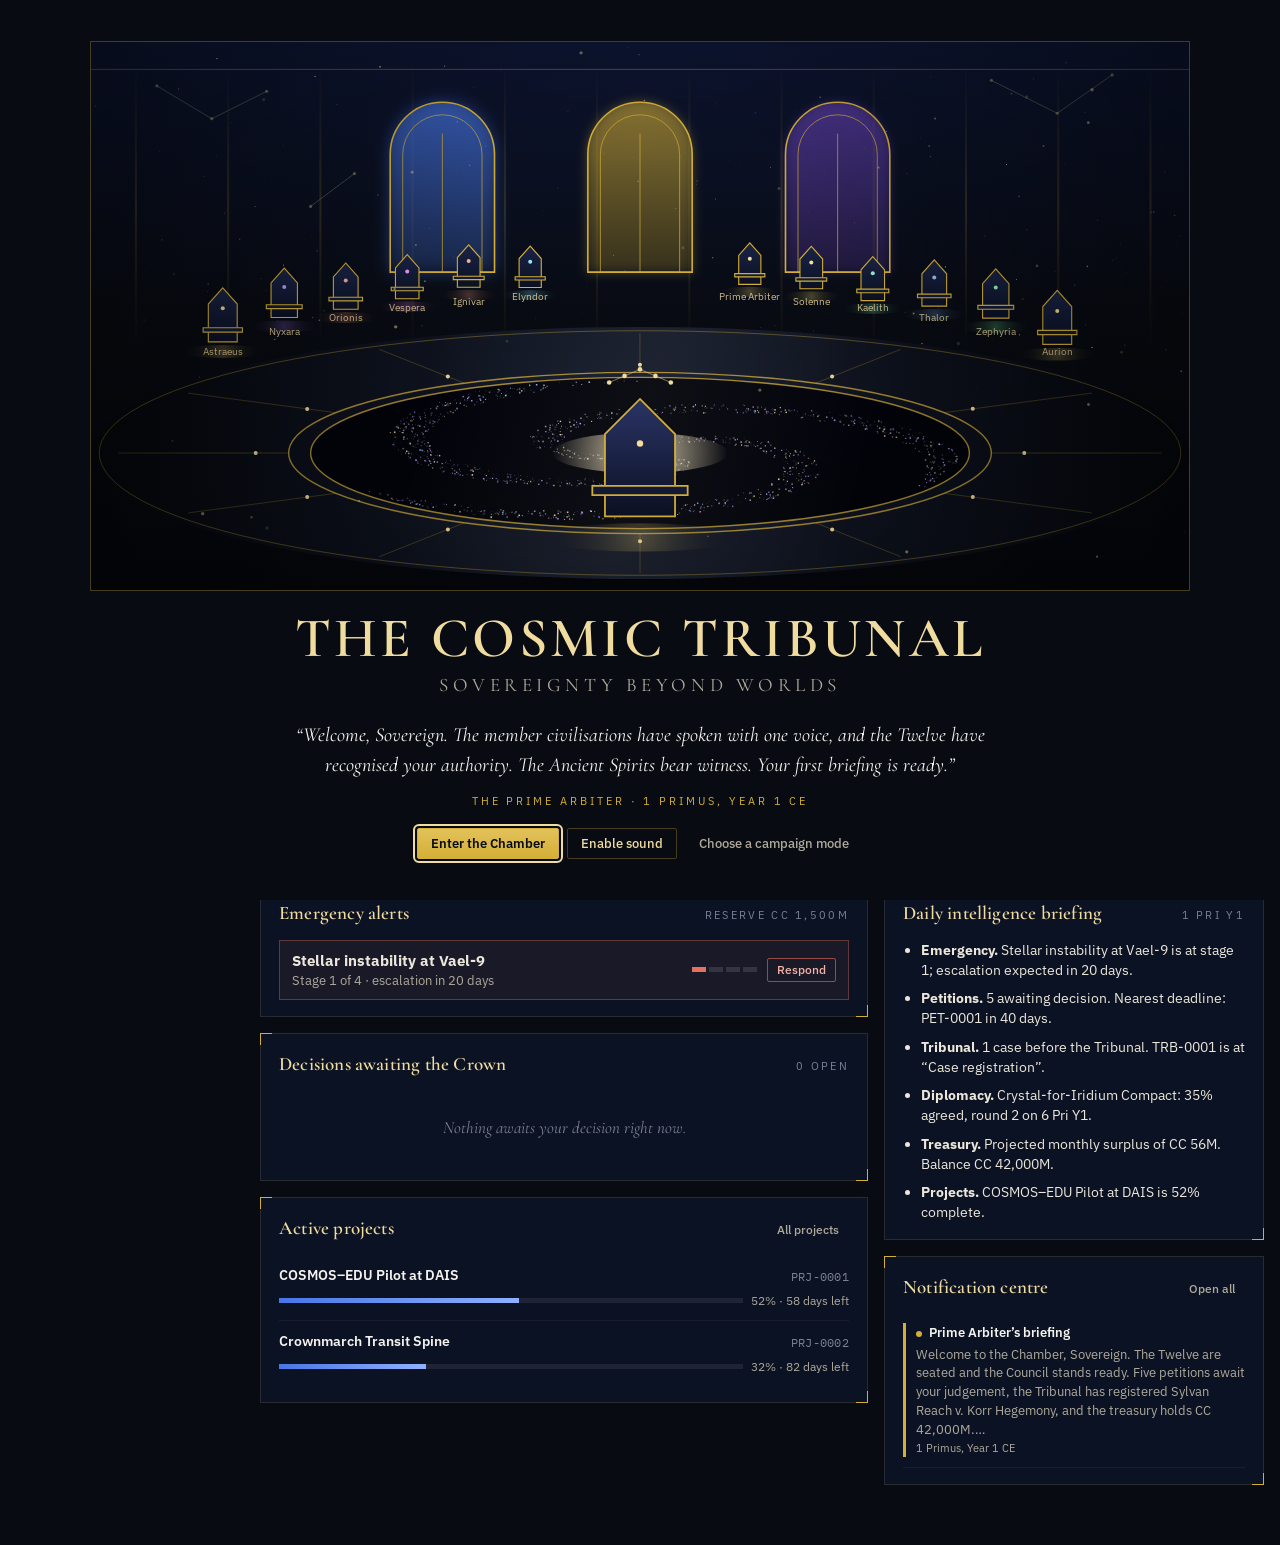
==== index.html @ 1bfd7c28 "Add The Cosmic Tribunal game Playable single-page game (index.html) with its modular source, build s" ====
<!doctype html>
<html lang="en">
<head>
<meta charset="utf-8">
<meta name="viewport" content="width=device-width,initial-scale=1,viewport-fit=cover">
<meta name="theme-color" content="#080B12">
<style>:root{padding-top:env(safe-area-inset-top,0px);padding-bottom:env(safe-area-inset-bottom,0px)}body{margin:0}[hidden]{display:none!important}img{max-width:100%}</style>
<title>The Cosmic Tribunal</title>
<meta name="claude:viewport-fit-sides" content="cover">
<meta name="description" content="A grand-strategy governance game: preside over the Cosmic Tribunal, govern the Cosmos and shape the future of civilisations.">
<link rel="preconnect" href="https://fonts.googleapis.com">
<link rel="preconnect" href="https://fonts.gstatic.com" crossorigin>
<link rel="stylesheet" href="https://fonts.googleapis.com/css2?family=Cormorant+Garamond:ital,wght@0,500;0,600;0,700;1,500;1,600&family=IBM+Plex+Mono:wght@400;500&family=IBM+Plex+Sans:wght@400;500;600;700&display=swap">
<style>
/* Layout: a fixed command rail on the left, a sticky operations bar, and screens built from gold-framed glass plates over a living starfield. Single dark world by design. */
:root{
  --obsidian:#080B12; --navy:#10182D; --navy2:#152040; --navy3:#1D2B52;
  --gold:#D4AF37; --champ:#F1DCA0; --blue:#4776E6; --purple:#7048C8; --pearl:#F5F3EE;
  --text:#ECE7DA; --muted:#AFAA9C; --faint:#7C8196;
  --line:rgba(212,175,55,.30); --line2:rgba(241,220,160,.12); --line3:rgba(241,220,160,.06);
  --glass:rgba(14,21,40,.78); --glass2:rgba(21,32,64,.86); --glass3:rgba(8,11,18,.6);
  --good:#62C893; --warn:#E9AE45; --bad:#E5705F; --info:#7FA3F5;
  --f-display:'Cormorant Garamond', 'Cormorant', 'Iowan Old Style', Georgia, serif;
  --f-body:'IBM Plex Sans', 'Segoe UI', system-ui, sans-serif;
  --f-mono:'IBM Plex Mono', ui-monospace, 'SFMono-Regular', Menlo, monospace;
  --fs:14.5px; --rail:244px;
  color-scheme:dark;
}
*,*::before,*::after{box-sizing:border-box}
html,body{height:100%}
body{background:var(--obsidian);color:var(--text);font-family:var(--f-body);font-size:var(--fs);line-height:1.5;-webkit-font-smoothing:antialiased;overflow-x:hidden}
body.big{--fs:16.5px}
body::before{content:"";position:fixed;inset:0 0 auto;height:env(safe-area-inset-top,0px);z-index:60;background:var(--obsidian)}
#starfield{position:fixed;inset:0;width:100%;height:100%;z-index:0;pointer-events:none}
a{color:var(--champ)}
button,input,select,textarea{font:inherit;color:inherit}
:focus-visible{outline:2px solid var(--champ);outline-offset:2px}
::selection{background:rgba(212,175,55,.35)}
.mono{font-family:var(--f-mono);font-size:.86em;letter-spacing:.02em}
.num{font-variant-numeric:tabular-nums}
.muted{color:var(--muted)} .faint{color:var(--faint)} .good{color:var(--good)} .bad{color:var(--bad)} .warn{color:var(--warn)} .goldt{color:var(--champ)}
.sr{position:absolute;width:1px;height:1px;overflow:hidden;clip:rect(0 0 0 0)}

/* ---------- App frame ---------- */
#app{position:relative;z-index:1;display:grid;grid-template-columns:var(--rail) minmax(0,1fr);min-height:100%}
#rail{position:sticky;top:0;height:100vh;height:100dvh;overflow-y:auto;background:linear-gradient(180deg,rgba(8,11,18,.94),rgba(16,24,45,.94));border-right:1px solid var(--line);padding:18px 0 24px;padding-left:env(safe-area-inset-left,0px);scrollbar-width:thin}
.brand{display:flex;gap:10px;align-items:center;padding:0 18px 16px;border-bottom:1px solid var(--line2);margin-bottom:10px}
.brand svg{flex:none}
.brand b{display:block;font-family:var(--f-display);font-weight:700;font-size:19px;letter-spacing:.08em;color:var(--champ);line-height:1.05;text-transform:uppercase}
.brand span{font-size:9.5px;letter-spacing:.12em;white-space:nowrap;text-transform:uppercase;color:var(--muted)}
.nav{display:flex;flex-direction:column;padding:0 8px}
.nav-group{font-size:10px;letter-spacing:.24em;text-transform:uppercase;color:var(--faint);padding:14px 12px 6px}
.nav button{display:flex;align-items:center;gap:10px;width:100%;text-align:left;background:none;border:0;border-left:2px solid transparent;padding:7px 12px;color:var(--muted);cursor:pointer;font-size:13.5px;border-radius:0}
.nav button:hover{color:var(--text);background:rgba(212,175,55,.06)}
.nav button[aria-current="page"]{color:var(--champ);border-left-color:var(--gold);background:linear-gradient(90deg,rgba(212,175,55,.14),transparent)}
.nav .ico{width:18px;height:18px;flex:none;opacity:.85}
.nav .badge{margin-left:auto}
.badge{display:inline-grid;place-items:center;min-width:18px;height:18px;padding:0 5px;border-radius:9px;background:var(--gold);color:var(--obsidian);font-size:10.5px;font-weight:700;font-variant-numeric:tabular-nums}
.badge.red{background:var(--bad);color:#fff}
#shell{min-width:0;display:flex;flex-direction:column}

/* ---------- Operations bar ---------- */
#opsbar{position:sticky;top:env(safe-area-inset-top,0px);z-index:30;display:flex;align-items:center;gap:14px;flex-wrap:wrap;background:rgba(8,11,18,.9);backdrop-filter:blur(10px);-webkit-backdrop-filter:blur(10px);border-bottom:1px solid var(--line);padding-block:9px;padding-left:max(16px,env(safe-area-inset-left,0px));padding-right:max(16px,env(safe-area-inset-right,0px))}
#menuBtn{display:none}
.datebox{display:flex;flex-direction:column;line-height:1.1;min-width:0}
.datebox b{font-family:var(--f-display);font-size:19px;font-weight:600;color:var(--champ);white-space:nowrap}
.datebox span{font-size:11px;color:var(--muted);letter-spacing:.08em}
.timectl{display:flex;align-items:center;border:1px solid var(--line);border-radius:2px;overflow:hidden}
.timectl button{background:transparent;border:0;border-right:1px solid var(--line2);padding:6px 9px;font-size:12px;color:var(--muted);cursor:pointer;line-height:1.1;white-space:nowrap}
.timectl button:last-child{border-right:0}
.timectl button:hover{color:var(--text);background:rgba(212,175,55,.08)}
.timectl button[aria-pressed="true"]{background:var(--gold);color:var(--obsidian);font-weight:600}
.cmdwrap{flex:1 1 280px;min-width:0;position:relative}
.cmdwrap input[type=text]{width:100%;background:var(--glass3);border:1px solid var(--line);border-radius:2px;padding:8px 12px 8px 34px;font-size:13.5px}
.cmdwrap input::placeholder{color:var(--faint)}
.cmdwrap svg{position:absolute;left:11px;top:50%;transform:translateY(-50%);opacity:.7}
.opsstats{display:flex;gap:16px;align-items:center}
.opsstat{display:flex;flex-direction:column;line-height:1.1}
.opsstat small{font-size:10px;letter-spacing:.14em;text-transform:uppercase;color:var(--faint)}
.opsstat b{font-variant-numeric:tabular-nums;font-weight:600;font-size:14px}
.iconbtn{position:relative;display:grid;place-items:center;width:34px;height:34px;background:transparent;border:1px solid var(--line);border-radius:2px;cursor:pointer;color:var(--champ)}
.iconbtn:hover{background:rgba(212,175,55,.1)}
.iconbtn .badge{position:absolute;top:-6px;right:-6px}

main#main{flex:1;padding-block:22px 60px;padding-left:max(16px,env(safe-area-inset-left,0px));padding-right:max(16px,env(safe-area-inset-right,0px));min-width:0}
.screen{max-width:1420px;margin:0 auto;display:flex;flex-direction:column;gap:18px;animation:fadein .35s ease}
@keyframes fadein{from{opacity:.4;transform:translateY(4px)}to{opacity:1;transform:none}}

/* ---------- Screen headings ---------- */
.shead{display:flex;align-items:flex-end;justify-content:space-between;gap:16px;flex-wrap:wrap;padding-bottom:12px;border-bottom:1px solid var(--line2)}
.eyebrow{font-size:10.5px;letter-spacing:.28em;text-transform:uppercase;color:var(--gold)}
h1,h2,h3{font-family:var(--f-display);font-weight:600;margin:0;text-wrap:balance;letter-spacing:.01em}
h1{font-size:clamp(28px,3.4vw,40px);line-height:1.05;color:var(--pearl)}
h2{font-size:22px;color:var(--champ)}
h3{font-size:18px;color:var(--pearl)}
.shead p{margin:4px 0 0;color:var(--muted);max-width:70ch}
.row{display:flex;gap:10px;align-items:center;flex-wrap:wrap}
.spread{display:flex;justify-content:space-between;align-items:center;gap:10px;flex-wrap:wrap}
.stack{display:flex;flex-direction:column;gap:10px}
.grid{display:grid;gap:16px}
.g2{grid-template-columns:repeat(2,minmax(0,1fr))} .g3{grid-template-columns:repeat(3,minmax(0,1fr))} .g4{grid-template-columns:repeat(4,minmax(0,1fr))}
.g-side{grid-template-columns:minmax(0,1.6fr) minmax(0,1fr)}
.g-list{grid-template-columns:minmax(260px,.9fr) minmax(0,2fr)}

/* ---------- Plates (framed glass panels) ---------- */
.plate{position:relative;background:var(--glass);border:1px solid var(--line2);padding:16px 18px;backdrop-filter:blur(6px);-webkit-backdrop-filter:blur(6px);min-width:0}
.plate::before,.plate::after{content:"";position:absolute;width:12px;height:12px;border-color:var(--gold);border-style:solid;pointer-events:none}
.plate::before{top:-1px;left:-1px;border-width:1px 0 0 1px}
.plate::after{bottom:-1px;right:-1px;border-width:0 1px 1px 0}
.plate.flat::before,.plate.flat::after{display:none}
.plate.hero{background:linear-gradient(135deg,rgba(29,43,82,.85),rgba(14,21,40,.85) 60%,rgba(112,72,200,.18));border-color:var(--line)}
.ptitle{display:flex;justify-content:space-between;align-items:baseline;gap:10px;margin-bottom:12px;flex-wrap:wrap}
.ptitle h2,.ptitle h3{font-size:19px}
.ptitle .k{font-size:10.5px;letter-spacing:.22em;text-transform:uppercase;color:var(--faint)}
.sep{height:1px;background:var(--line2);margin:12px 0;border:0}

/* ---------- Buttons ---------- */
.btn{display:inline-flex;align-items:center;justify-content:center;gap:6px;background:transparent;border:1px solid var(--line);color:var(--champ);padding:7px 13px;border-radius:2px;cursor:pointer;font-size:13px;font-weight:500;line-height:1.2;white-space:nowrap;transition:background .15s,border-color .15s}
.btn:hover{background:rgba(212,175,55,.12);border-color:var(--gold)}
.btn.primary{background:linear-gradient(180deg,#E2C25A,var(--gold));border-color:var(--gold);color:var(--obsidian);font-weight:600}
.btn.primary:hover{background:linear-gradient(180deg,#EED47A,#DDB945)}
.btn.blue{border-color:rgba(71,118,230,.6);color:#B9CBFA}
.btn.blue:hover{background:rgba(71,118,230,.16)}
.btn.danger{border-color:rgba(229,112,95,.6);color:#F4B3A8}
.btn.danger:hover{background:rgba(229,112,95,.14)}
.btn.ghost{border-color:transparent;color:var(--muted)}
.btn.ghost:hover{color:var(--text);border-color:var(--line2)}
.btn.sm{padding:4px 9px;font-size:12px}
.btn[disabled]{opacity:.42;cursor:not-allowed}
.btnrow{display:flex;gap:8px;flex-wrap:wrap}

/* ---------- Form controls ---------- */
label.f{display:flex;flex-direction:column;gap:4px;font-size:12px;color:var(--muted);min-width:0}
input[type=text],input[type=number],input[type=search],select,textarea{background:var(--glass3);border:1px solid var(--line2);border-radius:2px;padding:7px 10px;font-size:13.5px;color:var(--text);min-width:0;max-width:100%}
textarea{resize:vertical;min-height:80px;line-height:1.5}
input:focus,select:focus,textarea:focus{border-color:var(--gold);outline:none}
select option{background:var(--navy)}
input[type=range]{accent-color:var(--gold);width:100%}
input[type=checkbox]{accent-color:var(--gold);width:16px;height:16px}

/* ---------- Pills, meters, tables ---------- */
.pill{display:inline-flex;align-items:center;gap:5px;padding:2px 8px;border-radius:2px;font-size:11px;letter-spacing:.06em;text-transform:uppercase;border:1px solid var(--line2);color:var(--muted);white-space:nowrap;font-weight:500}
.pill.gold{color:var(--champ);border-color:var(--line)} .pill.good{color:var(--good);border-color:rgba(98,200,147,.4)} .pill.bad{color:var(--bad);border-color:rgba(229,112,95,.45)} .pill.warn{color:var(--warn);border-color:rgba(233,174,69,.45)} .pill.blue{color:#A9BEF7;border-color:rgba(71,118,230,.45)} .pill.purple{color:#C2AEF2;border-color:rgba(112,72,200,.5)}
.pill.solid-bad{background:var(--bad);color:#fff;border-color:var(--bad)}
.meter{height:5px;background:rgba(245,243,238,.08);position:relative;overflow:hidden}
.meter > i{position:absolute;inset:0 auto 0 0;background:linear-gradient(90deg,var(--gold),var(--champ))}
.meter.blue > i{background:linear-gradient(90deg,var(--blue),#8FB0FF)}
.meter.bad > i{background:var(--bad)} .meter.warn > i{background:var(--warn)}
.tablewrap{overflow-x:auto;max-width:100%}
table{width:100%;border-collapse:collapse;font-size:13px}
th{text-align:left;font-weight:500;font-size:10.5px;letter-spacing:.16em;text-transform:uppercase;color:var(--faint);padding:8px 10px;border-bottom:1px solid var(--line2);white-space:nowrap}
td{padding:9px 10px;border-bottom:1px solid var(--line3);vertical-align:top}
tr.click{cursor:pointer} tr.click:hover td{background:rgba(212,175,55,.05)}
tr.sel td{background:rgba(212,175,55,.09)}
td.r,th.r{text-align:right;font-variant-numeric:tabular-nums}
.kv{display:grid;grid-template-columns:minmax(110px,auto) minmax(0,1fr);gap:6px 14px;font-size:13px}
.kv dt{color:var(--faint)} .kv dd{margin:0;min-width:0}
.empty{padding:24px;text-align:center;color:var(--faint);font-style:italic;font-family:var(--f-display);font-size:17px}
.list{display:flex;flex-direction:column}
.li{display:flex;gap:12px;align-items:flex-start;padding:10px 0;border-bottom:1px solid var(--line3);min-width:0}
.li:last-child{border-bottom:0}
.li .grow{flex:1;min-width:0}
.li h4{margin:0 0 2px;font-size:14px;font-weight:600;color:var(--pearl)}
.li p{margin:0;font-size:13px;color:var(--muted)}
.sel-item{background:none;border:0;border-bottom:1px solid var(--line3);text-align:left;width:100%;padding:10px 10px;cursor:pointer;display:flex;flex-direction:column;gap:4px;color:var(--text);border-left:2px solid transparent}
.sel-item:hover{background:rgba(212,175,55,.05)}
.sel-item[aria-current="true"]{border-left-color:var(--gold);background:rgba(212,175,55,.08)}
.tabs{display:flex;gap:2px;border-bottom:1px solid var(--line2);flex-wrap:wrap}
.tabs button{background:none;border:0;border-bottom:2px solid transparent;padding:8px 12px;color:var(--muted);cursor:pointer;font-size:13px}
.tabs button[aria-selected="true"]{color:var(--champ);border-bottom-color:var(--gold)}
.chips{display:flex;gap:6px;flex-wrap:wrap}
.effchips{display:flex;gap:5px;flex-wrap:wrap}
.effchips span{font-size:11.5px;padding:1px 7px;border:1px solid rgba(98,200,147,.35);color:var(--good);font-variant-numeric:tabular-nums}
.effchips span.neg{border-color:rgba(229,112,95,.4);color:var(--bad)}

/* ---------- Dashboard ---------- */
.indgrid{display:grid;grid-template-columns:repeat(4,minmax(0,1fr));gap:1px;background:var(--line2);border:1px solid var(--line2)}
.ind{background:rgba(10,15,28,.88);padding:12px 14px;display:flex;flex-direction:column;gap:6px;min-width:0}
.ind small{font-size:10.5px;letter-spacing:.16em;text-transform:uppercase;color:var(--faint)}
.ind b{font-family:var(--f-display);font-size:30px;font-weight:600;line-height:1;font-variant-numeric:lining-nums tabular-nums}
.ind .d{font-size:11.5px;font-variant-numeric:tabular-nums}
.statline{display:grid;grid-template-columns:repeat(auto-fit,minmax(130px,1fr));gap:12px}
.statline div{display:flex;flex-direction:column;gap:2px;min-width:0}
.statline small{font-size:10.5px;letter-spacing:.14em;text-transform:uppercase;color:var(--faint)}
.statline b{font-size:18px;font-weight:600;font-variant-numeric:tabular-nums;color:var(--pearl);overflow:hidden;text-overflow:ellipsis}
.briefing{display:flex;gap:16px;align-items:flex-start}
.briefing blockquote{margin:0;font-family:var(--f-display);font-size:19px;line-height:1.45;color:var(--pearl);font-style:italic}
.briefing cite{display:block;margin-top:8px;font-style:normal;font-size:11px;letter-spacing:.2em;text-transform:uppercase;color:var(--gold)}
.alert-row{display:flex;gap:10px;align-items:center;padding:9px 12px;border:1px solid rgba(229,112,95,.35);background:rgba(229,112,95,.07);min-width:0}
.stagepips{display:inline-flex;gap:3px}
.stagepips i{width:14px;height:5px;background:rgba(245,243,238,.12)}
.stagepips i.on{background:var(--bad)}

/* ---------- Avatars / sigils ---------- */
.sigil{flex:none;display:block}
.person{display:flex;gap:10px;align-items:center;min-width:0}
.person b{display:block;font-weight:600;color:var(--pearl);font-size:13.5px}
.person small{display:block;color:var(--muted);font-size:12px}
.opinion{display:flex;gap:12px;padding:10px 0;border-bottom:1px solid var(--line3)}
.opinion:last-child{border-bottom:0}
.opinion p{margin:2px 0 0;font-size:13px;color:var(--text)}
.opinion .who{font-size:12px;color:var(--champ);font-weight:600}

/* ---------- Chamber ---------- */
.chamber{position:relative;width:100%;aspect-ratio:16/8;max-width:100%;overflow:hidden;border:1px solid var(--line);background:var(--obsidian)}
.chamber canvas{position:absolute;inset:0;width:100%;height:100%}
.chamber .hot{position:absolute;transform:translate(-50%,-50%);background:transparent;border:1px solid transparent;border-radius:50%;cursor:pointer;color:transparent;font-size:0}
.chamber .hot:hover,.chamber .hot:focus-visible{border-color:var(--champ);box-shadow:0 0 18px rgba(241,220,160,.4)}
.chamber .door{border-radius:40% 40% 2px 2px}
.chamber .tag{position:absolute;transform:translate(-50%,0);font-size:10px;letter-spacing:.18em;text-transform:uppercase;color:var(--champ);pointer-events:none;text-shadow:0 1px 4px #000;white-space:nowrap}
.stages{display:flex;gap:0;overflow-x:auto;border:1px solid var(--line2)}
.stages div{flex:1 0 96px;padding:8px 8px;font-size:11px;color:var(--faint);border-right:1px solid var(--line3);line-height:1.25}
.stages div:last-child{border-right:0}
.stages div b{display:block;font-family:var(--f-mono);font-size:10px;color:var(--faint)}
.stages div.done{color:var(--muted)} .stages div.done b{color:var(--gold)}
.stages div.cur{background:rgba(212,175,55,.12);color:var(--champ)} .stages div.cur b{color:var(--champ)}
.qa{border-left:2px solid var(--line);padding:6px 0 6px 12px;margin:6px 0}
.qa q{display:block;color:var(--muted);font-style:italic}
.qa q::before,.qa q::after{content:none}

/* ---------- Map ---------- */
.mapwrap{position:relative;height:min(70vh,640px);min-height:380px;border:1px solid var(--line);overflow:hidden;background:#05070d;touch-action:none}
.mapwrap canvas{position:absolute;inset:0;width:100%;height:100%;cursor:grab}
.mapwrap canvas.drag{cursor:grabbing}
.mapctl{position:absolute;top:10px;right:10px;display:flex;flex-direction:column;gap:4px;z-index:2}
.maplayers{position:absolute;left:10px;bottom:10px;display:flex;gap:6px;flex-wrap:wrap;z-index:2;max-width:calc(100% - 20px)}
.maplayers label{display:flex;gap:5px;align-items:center;font-size:11.5px;background:rgba(8,11,18,.8);border:1px solid var(--line2);padding:3px 8px;cursor:pointer}

/* ---------- Charts ---------- */
.chart{width:100%;height:auto;display:block}
.chart text{fill:var(--faint);font-size:10.5px;font-family:var(--f-body)}
.legend{display:flex;gap:14px;flex-wrap:wrap;font-size:12px;color:var(--muted)}
.legend i{display:inline-block;width:14px;height:3px;vertical-align:middle;margin-right:5px}

/* ---------- Modal, drawer, toasts ---------- */
#modalRoot{position:fixed;inset:0;z-index:80;display:none;align-items:flex-start;justify-content:center;background:rgba(4,6,11,.72);backdrop-filter:blur(3px);overflow-y:auto;padding:max(24px,env(safe-area-inset-top,0px)) max(12px,env(safe-area-inset-right,0px)) 24px max(12px,env(safe-area-inset-left,0px))}
#modalRoot.open{display:flex}
.modal{position:relative;width:min(760px,100%);background:linear-gradient(180deg,var(--navy2),var(--navy));border:1px solid var(--line);padding:22px 24px;margin:auto 0;box-shadow:0 30px 80px rgba(0,0,0,.6);animation:fadein .25s ease}
.modal.wide{width:min(1000px,100%)}
.modal h2{font-size:26px;color:var(--pearl);margin-bottom:4px}
.modal .x{position:absolute;top:10px;right:10px;z-index:3;background:var(--navy2)}
.modal .foot{display:flex;justify-content:flex-end;gap:8px;margin-top:18px;flex-wrap:wrap}
.preview{border:1px solid var(--line);background:rgba(212,175,55,.06);padding:12px 14px;margin-top:12px}
.preview h4{margin:0 0 6px;font-size:11px;letter-spacing:.2em;text-transform:uppercase;color:var(--gold)}
#drawer{position:fixed;top:0;right:0;bottom:0;width:min(420px,100%);z-index:70;background:linear-gradient(180deg,var(--navy2),var(--obsidian));border-left:1px solid var(--line);transform:translateX(102%);transition:transform .25s ease;display:flex;flex-direction:column;padding-top:env(safe-area-inset-top,0px);padding-right:env(safe-area-inset-right,0px)}
#drawer.open{transform:none}
#drawer header{display:flex;justify-content:space-between;align-items:center;padding:14px 16px;border-bottom:1px solid var(--line2)}
#drawer .body{overflow-y:auto;padding:4px 16px 24px;flex:1}
.ntf{padding:10px 0;border-bottom:1px solid var(--line3);cursor:pointer;display:flex;gap:10px}
.ntf.unread h4::before{content:"";display:inline-block;width:6px;height:6px;border-radius:50%;background:var(--gold);margin-right:7px;vertical-align:middle}
.ntf h4{margin:0;font-size:13px;color:var(--pearl);font-weight:600}
.ntf p{margin:2px 0 0;font-size:12.5px;color:var(--muted);white-space:pre-line}
.ntf .dot{width:3px;flex:none;align-self:stretch;background:var(--line2)}
.ntf.alert .dot{background:var(--bad)} .ntf.success .dot{background:var(--good)} .ntf.brief .dot{background:var(--gold)}
#toasts{position:fixed;bottom:max(16px,env(safe-area-inset-bottom,0px));left:50%;transform:translateX(-50%);z-index:90;display:flex;flex-direction:column;gap:8px;align-items:center;width:min(560px,calc(100% - 32px));pointer-events:none}
.toast{background:var(--navy2);border:1px solid var(--line);padding:10px 14px;font-size:13px;box-shadow:0 10px 30px rgba(0,0,0,.5);animation:fadein .2s ease;pointer-events:auto;max-width:100%}
.toast.bad{border-color:rgba(229,112,95,.6)} .toast.good{border-color:rgba(98,200,147,.5)}

/* ---------- Official documents ---------- */
.doc{margin-top:26px;background:#F7F2E4;color:#1D1A14;padding:34px 38px;border:1px solid #CDB870;box-shadow:inset 0 0 0 6px #F7F2E4,inset 0 0 0 7px #CDB870;font-family:var(--f-display);font-size:17px;line-height:1.55;position:relative}
.doc .dhead{text-align:center;border-bottom:1px solid #CDB870;padding-bottom:14px;margin-bottom:16px}
.doc .dhead small{display:block;font-family:var(--f-body);font-size:10.5px;letter-spacing:.3em;text-transform:uppercase;color:#7A6524}
.doc .dhead h3{font-size:25px;color:#1D1A14;margin:8px 0 4px}
.doc .dref{font-family:var(--f-mono);font-size:11.5px;color:#5E5442}
.doc .dbody{white-space:pre-wrap}
.doc .dsign{display:flex;justify-content:space-between;align-items:flex-end;margin-top:26px;gap:16px;flex-wrap:wrap}
.doc .sigline{border-top:1px solid #1D1A14;padding-top:4px;min-width:200px;font-size:13px;font-family:var(--f-body)}
.doc .sigline i{display:block;font-family:var(--f-display);font-size:24px;font-style:italic;color:#2A3F7A;line-height:1}

/* ---------- Intro ---------- */
#intro{position:fixed;inset:0;z-index:100;background:var(--obsidian);display:none;flex-direction:column;align-items:center;justify-content:center;gap:18px;padding:max(20px,env(safe-area-inset-top,0px)) max(16px,env(safe-area-inset-right,0px)) 20px max(16px,env(safe-area-inset-left,0px));overflow-y:auto}
#intro.open{display:flex}
#intro .chamber{width:min(1100px,100%);border-color:var(--line)}
#intro .welcome{max-width:760px;text-align:center}
#intro .welcome h1{font-size:clamp(30px,5vw,56px);letter-spacing:.06em;text-transform:uppercase;color:var(--champ)}
#intro .welcome .sub{font-family:var(--f-display);font-size:19px;letter-spacing:.24em;text-transform:uppercase;color:var(--muted);margin-top:4px}
#intro .welcome p{font-family:var(--f-display);font-size:20px;line-height:1.5;font-style:italic;color:var(--pearl)}
.seal-spin{animation:spin 120s linear infinite}
@keyframes spin{to{transform:rotate(360deg)}}

@media (prefers-reduced-motion:reduce){*{animation:none!important;transition:none!important}}
body.calm *{animation:none!important;transition:none!important}

/* ---------- Responsive ---------- */
@media (max-width:1180px){.g4{grid-template-columns:repeat(2,minmax(0,1fr))}.indgrid{grid-template-columns:repeat(2,minmax(0,1fr))}.opsstats .hide-md{display:none}}
@media (max-width:960px){
  #app{grid-template-columns:minmax(0,1fr)}
  #rail{position:fixed;left:0;top:0;bottom:0;z-index:75;width:min(280px,86vw);transform:translateX(-102%);transition:transform .25s ease;padding-top:max(18px,env(safe-area-inset-top,0px))}
  #rail.open{transform:none;box-shadow:20px 0 60px rgba(0,0,0,.6)}
  #menuBtn{display:grid}
  .g-side,.g-list,.g3,.g2{grid-template-columns:minmax(0,1fr)}
}
@media (max-width:640px){
  .hide-sm{display:none}
  .briefing{flex-direction:column;gap:10px}
  .briefing blockquote{font-size:17px}
  .g4{grid-template-columns:minmax(0,1fr)}
  .opsstats{display:none}
  .cmdwrap{order:5;flex-basis:100%}
  .timectl button{padding:6px 7px}
  .doc{padding:22px 18px;font-size:15.5px}
  .modal{padding:18px 16px}
  .kv{grid-template-columns:minmax(0,1fr)}
  .kv dt{margin-top:6px}
}

</style>
</head>
<body>
<canvas id="starfield" aria-hidden="true"></canvas>
<div id="app">
  <aside id="rail" aria-label="Navigation"></aside>
  <div id="shell">
    <header id="opsbar"></header>
    <main id="main" tabindex="-1"></main>
  </div>
</div>
<aside id="drawer" aria-label="Notification centre"></aside>
<div id="modalRoot"></div>
<div id="toasts" aria-live="polite"></div>
<div id="intro" role="dialog" aria-label="Opening scene"></div>
<script>
'use strict';
/* ===== Utilities: escaping, numbers, seeded RNG, calendar ===== */
const esc = s => String(s ?? '').replace(/[&<>"']/g, c => ({'&':'&amp;','<':'&lt;','>':'&gt;','"':'&quot;',"'":'&#39;'}[c]));
const clamp = (v, a, b) => Math.max(a, Math.min(b, v));
const fmt = n => Math.round(Number(n) || 0).toLocaleString('en-US');
const fmt1 = n => (Math.round((Number(n) || 0) * 10) / 10).toLocaleString('en-US', {minimumFractionDigits: 1, maximumFractionDigits: 1});
const fmtCC = n => (n < 0 ? '−' : '') + 'CC ' + fmt(Math.abs(n)) + 'M';
const fmtUSD = n => (n < 0 ? '−' : '') + '$' + fmt(Math.abs(n)) + 'M';
const sgn = n => (n > 0 ? '+' : n < 0 ? '−' : '±') + fmt1(Math.abs(n)).replace(/\.0$/, '');
const deep = o => JSON.parse(JSON.stringify(o));
const cap = s => String(s).charAt(0).toUpperCase() + String(s).slice(1);

function hashStr(s) { let h = 2166136261; for (let i = 0; i < s.length; i++) { h ^= s.charCodeAt(i); h = Math.imul(h, 16777619); } return h >>> 0; }
/* mulberry32 on the state's integer seed, so every random draw is reproducible from a save */
function rnd(st) { st.rng = (st.rng + 0x6D2B79F5) | 0; let t = st.rng; t = Math.imul(t ^ (t >>> 15), t | 1); t ^= t + Math.imul(t ^ (t >>> 7), t | 61); return ((t ^ (t >>> 14)) >>> 0) / 4294967296; }
const ri = (st, a, b) => a + Math.floor(rnd(st) * (b - a + 1));
const pick = (st, arr) => arr[Math.floor(rnd(st) * arr.length)];
const chance = (st, p) => rnd(st) < p;
function staticRng(seed) { let s = seed | 0; return () => { s = (s + 0x6D2B79F5) | 0; let t = s; t = Math.imul(t ^ (t >>> 15), t | 1); t ^= t + Math.imul(t ^ (t >>> 7), t | 61); return ((t ^ (t >>> 14)) >>> 0) / 4294967296; }; }

const MONTHS = ['Primus','Lumen','Ember','Tide','Verdance','Zenith','Gale','Harvest','Dusk','Frost','Umbra','Crown'];
const DAYS_PER_MONTH = 30, DAYS_PER_YEAR = 360;
function dateParts(day) { const y = Math.floor(day / DAYS_PER_YEAR) + 1; const r = ((day % DAYS_PER_YEAR) + DAYS_PER_YEAR) % DAYS_PER_YEAR; return {y: day < 0 ? 0 : y, m: Math.floor(r / 30), d: r % 30 + 1}; }
function fmtDate(day) { const p = dateParts(day); return `${p.d} ${MONTHS[p.m]}, Year ${p.y} CE`; }
function fmtDateShort(day) { const p = dateParts(day); return `${p.d} ${MONTHS[p.m].slice(0,3)} Y${p.y}`; }
function yearOf(day) { return dateParts(day).y; }

/* ===== Static content: lore, characters, civilisations, catalogues ===== */
const IND_KEYS = ['approval','legitimacy','trust','efficiency','stability','science','environment','education'];
const IND_LABEL = {approval:'Sovereign Approval', legitimacy:'Judicial Legitimacy', trust:'Civilisational Trust', efficiency:'Council Efficiency', stability:'Cosmic Stability', science:'Scientific Advancement', environment:'Environmental Health', education:'Educational Accessibility', treasury:'Treasury'};
const IND_SHORT = {approval:'Approval', legitimacy:'Legitimacy', trust:'Trust', efficiency:'Efficiency', stability:'Stability', science:'Science', environment:'Environment', education:'Education'};
const IND_START = {approval:95, legitimacy:98, trust:90, efficiency:85, stability:92, science:75, environment:80, education:70};

const PRINCIPLES = [
  'Every civilisation retains its fundamental rights.',
  'Every individual retains free will.',
  'Earth remains an independent civilisation.',
  'Cosmic authority must be exercised responsibly.',
  'Invitations to the Cosmos are voluntary.',
  'The Sovereign retains final executive authority within the constitutional framework.',
  'The Tribunal is responsible for judicial proceedings.',
  'The Council advises, administers and implements lawful decisions.',
  'No innocent civilisation should be punished for the actions of another.',
  'Every major decision must have consequences.'
];

const JUDGES = [
  {id:'astraeus', name:'Astraeus', juris:'Time', hue:42, style:'Measured', personality:'Patient and far-sighted; weighs every ruling against the centuries.', expertise:'Precedent and long-term consequence', objective:'Ensure no decision mortgages the future for the present.', values:{stability:1.4, science:0.6, environment:0.8, treasury:0.7, legitimacy:0.8}, evidence:0.9, mercy:0.5, caution:1.1, principle:1.0, trust:82},
  {id:'nyxara', name:'Nyxara', juris:'Night', hue:262, style:'Guarded', personality:'Sceptical and watchful; distrusts anything that has not been examined.', expertise:'Hidden motives, security, unverified claims', objective:'Expose concealed risks before they surface.', values:{stability:1.2, legitimacy:1.0, treasury:0.5}, evidence:1.3, mercy:0.3, caution:1.6, principle:1.0, trust:74},
  {id:'orionis', name:'Orionis', juris:'Celestial Legions', hue:8, style:'Direct', personality:'A disciplined commander who prefers decisive, orderly action.', expertise:'Defence, logistics, emergency deployment', objective:'Keep the Cosmos secure and the legions ready.', values:{stability:1.8, efficiency:1.0, approval:0.3}, evidence:0.7, mercy:0.3, caution:0.6, principle:0.8, trust:80},
  {id:'vespera', name:'Vespera', juris:'Wisdom', hue:290, style:'Reflective', personality:'A contemplative ethicist who asks what each decision says about the Crown.', expertise:'Ethics and the constitutional spirit', objective:'Hold the Crown to its own principles.', values:{legitimacy:1.5, trust:1.0, approval:0.5}, evidence:1.0, mercy:0.7, caution:1.0, principle:1.5, trust:85},
  {id:'ignivar', name:'Ignivar', juris:'Creation', hue:18, style:'Fiery', personality:'A restless innovator, impatient with caution.', expertise:'Engineering, invention, construction', objective:'Build what has never been built.', values:{science:2.0, efficiency:0.6, treasury:0.2, stability:0.3}, evidence:0.6, mercy:0.5, caution:0.4, principle:0.7, trust:78},
  {id:'elyndor', name:'Elyndor', juris:'Peace', hue:190, style:'Conciliatory', personality:'A gentle diplomat who looks for the settlement every party can live with.', expertise:'Mediation and treaties', objective:'Turn every dispute into an agreement.', values:{trust:2.0, stability:1.0, approval:0.4}, evidence:0.9, mercy:0.8, caution:0.9, principle:1.0, trust:86},
  {id:'solenne', name:'Solenne', juris:'Hope', hue:50, style:'Warm', personality:'Warm and optimistic; champions the vulnerable.', expertise:'Welfare, education, humanitarian aid', objective:'Ensure no people is left behind.', values:{approval:1.4, education:1.5, trust:0.6, treasury:0.2}, evidence:0.8, mercy:1.0, caution:0.5, principle:1.0, trust:88},
  {id:'kaelith', name:'Kaelith', juris:'Balance', hue:160, style:'Precise', personality:'Exacting and fiscal; believes every gain must be paid for.', expertise:'Treasury and proportionality', objective:'Keep the treasury and the scales balanced.', values:{treasury:2.0, stability:0.8, legitimacy:0.6}, evidence:1.1, mercy:0.5, caution:1.3, principle:1.1, trust:76},
  {id:'thalor', name:'Thalor', juris:'Knowledge', hue:215, style:'Scholarly', personality:'Scholarly and literal; trusts data over rhetoric.', expertise:'Research, evidence, education', objective:'Let knowledge guide the Crown.', values:{science:1.5, education:1.4}, evidence:1.5, mercy:0.5, caution:1.0, principle:0.9, trust:81},
  {id:'zephyria', name:'Zephyria', juris:'Winds', hue:140, style:'Lyrical', personality:'Free-spirited and ecological; champions movement and living worlds.', expertise:'Environment, migration, change', objective:'Keep the living worlds breathing.', values:{environment:2.0, trust:0.6, approval:0.4}, evidence:0.8, mercy:0.7, caution:0.7, principle:1.0, trust:79},
  {id:'aurion', name:'Aurion', juris:'Justice', hue:46, style:'Formal', personality:'An unbending jurist: rights before convenience.', expertise:'Law, rights, due process', objective:'No ruling without due process; no punishment without guilt.', values:{legitimacy:2.0, trust:0.6}, evidence:1.3, mercy:0.4, caution:1.0, principle:1.9, trust:84},
  {id:'arbiter', name:'Prime Arbiter', juris:'Supreme Arbitration', hue:45, style:'Composed', personality:'The Sovereign’s principal adviser: composed, candid, and a synthesiser of the Twelve.', expertise:'Arbitration, synthesis, briefing', objective:'Give the Sovereign the truth, then let the Sovereign decide.', values:{legitimacy:1.0, stability:1.0, trust:1.0, treasury:0.6, approval:0.6, science:0.5, environment:0.5, education:0.5, efficiency:0.4}, evidence:1.2, mercy:0.6, caution:1.0, principle:1.3, trust:90}
];

const COUNCIL = [
  {id:'devika', name:'Devika Joshi', role:'Warden of Cosmic Security', ability:'Cosmic security, protection and portals', tags:['security','evacuation','portal'], values:{stability:1.6, trust:0.5}, personality:'Vigilant and methodical; plans three exits for every door.', dept:'Cosmic Security & Portals', trust:84},
  {id:'riaS', name:'Ria Sanghavi', role:'Royal Swiftblade', ability:'Super speed', tags:['rapid','logistics','supply'], values:{efficiency:1.5, approval:0.6}, personality:'Quick-thinking and impatient with delay.', dept:'Rapid Response', trust:82},
  {id:'riaV', name:'Ria Vaidya', role:'Keeper of Celestial Energy', ability:'Celestial energy manipulation', tags:['stellar','energy'], values:{science:1.2, stability:0.8}, personality:'Intense and precise; speaks in measurements.', dept:'Celestial Energy', trust:80},
  {id:'anaya', name:'Anaya Deshmukh', role:'Guardian of Nature', ability:'Protection of nature', tags:['environment','ecology'], values:{environment:2.0, trust:0.4}, personality:'Principled and fiercely protective of living worlds.', dept:'Natural Protection', trust:83},
  {id:'esha', name:'Esha Jain', role:'Coordinator of Operations', ability:'Agility and coordination', tags:['coordination','logistics','rapid'], values:{efficiency:1.6, stability:0.5}, personality:'Organised and adaptable; makes separate plans connect.', dept:'Operations & Coordination', trust:81},
  {id:'ira', name:'Ira Teny', role:'Shieldbearer of the Crown', ability:'Protective shields', tags:['shield','stellar','security'], values:{stability:1.4, approval:0.5}, personality:'Calm and steadfast; prefers protection to retaliation.', dept:'Protective Shields', trust:85},
  {id:'misha', name:'Misha Shah', role:'Tidecaller', ability:'Control of tides', tags:['tidal','ocean','environment'], values:{environment:1.2, trust:0.8}, personality:'Patient and perceptive; reads currents in people too.', dept:'Tidal Affairs', trust:79},
  {id:'vidyut', name:'Vidyut Sundar', role:'Stormwarden', ability:'Storms and electrical energy', tags:['storm','energy'], values:{science:0.8, efficiency:1.0}, personality:'Energetic and bold; relishes difficult weather.', dept:'Storm & Energy Grid', trust:78},
  {id:'kabir', name:'Kabir Khubchandani', role:'Bulwark of the Crown', ability:'Strength and durability', tags:['reconstruction','security','rapid'], values:{stability:1.2, approval:0.8}, personality:'Steady and loyal; volunteers for the heaviest work.', dept:'Reconstruction', trust:84}
];

const COUNCIL_CANDIDATES = [
  {name:'Seren Valdacourt', role:'Archivist of Echoes', ability:'Perfect recall of recorded history', tags:['knowledge','coordination'], values:{science:1.0, legitimacy:0.8}, personality:'Quiet and exacting; never forgets a promise.'},
  {name:'Taavi Orun', role:'Pathfinder of the Void', ability:'Navigation across uncharted space', tags:['logistics','evacuation','contact'], values:{trust:1.0, science:0.6}, personality:'Curious and restless; happiest at the frontier.'},
  {name:'Noor Elsabeth', role:'Healer of Worlds', ability:'Restoration of damaged biospheres and bodies', tags:['environment','reconstruction','ecology'], values:{approval:1.0, environment:1.0}, personality:'Gentle but unafraid to argue for the injured.'},
  {name:'Kesh Varamund', role:'Lightwright', ability:'Communication across languages and light-years', tags:['contact','coordination'], values:{trust:1.4}, personality:'Charming and diplomatic; listens before speaking.'},
  {name:'Ilan Corvaine', role:'Quartermaster Royal', ability:'Management of strategic reserves', tags:['supply','logistics'], values:{treasury:1.4, efficiency:0.8}, personality:'Frugal and blunt about costs.'},
  {name:'Amaris Thule', role:'Starsinger', ability:'Resonance with stars and ancient signals', tags:['stellar','contact'], values:{science:1.2, stability:0.4}, personality:'Dreamy and intuitive; hears what others miss.'}
];

const GALAXIES = [
  {id:'aurelian', name:'Aurelian Spiral', x:1200, y:800, r:330, arms:4, hue:45, rot:0.3},
  {id:'sol', name:'Sol Reach (Milky Way)', x:560, y:1120, r:240, arms:2, hue:215, rot:1.2},
  {id:'veyari', name:'Veyari Cluster', x:1800, y:420, r:220, arms:3, hue:280, rot:2.1},
  {id:'thal', name:'Thalassine Expanse', x:1880, y:1200, r:230, arms:2, hue:190, rot:0.8},
  {id:'korr', name:'Korr Nebula', x:660, y:420, r:250, arms:3, hue:12, rot:2.7},
  {id:'vael', name:'Vael Drift', x:2140, y:820, r:170, arms:2, hue:330, rot:1.7},
  {id:'deep', name:'The Quiet Deep', x:1500, y:1430, r:180, arms:2, hue:250, rot:0.2}
];

const CIVS = [
  {id:'aurelia', name:'Aurelia', kind:'capital', system:'Throne Star', galaxy:'aurelian', x:1200, y:800, color:'#D4AF37', pop:3.1, gov:'Crown Administration', culture:'Ceremonial and cosmopolitan; seat of the Tribunal and the Council.', tech:92, econ:88, resources:['Administrative services','Starlight conduits'], status:'Cosmic Capital', rel:95, contribution:400, challenges:['Administrative congestion around the Throne Star'], dev:{health:90, education:88, infrastructure:92, environment:80}, discovered:true},
  {id:'earth', name:'Earth', kind:'independent', system:'Sol', galaxy:'sol', x:560, y:1120, color:'#4776E6', pop:8.2, gov:'Many sovereign nations; an independent planetary civilisation', culture:'Young, diverse and inventive.', tech:41, econ:55, resources:['Biodiversity','Human ingenuity','Liquid oceans'], status:'Independent Civilisation', rel:82, contribution:0, challenges:['Climate stress','Uneven access to education','Planetary protection'], dev:{health:62, education:58, infrastructure:55, environment:48}, discovered:true},
  {id:'veyari', name:'Veyari Concord', kind:'member', system:'Veya Prime', galaxy:'veyari', x:1790, y:400, color:'#B58CFF', pop:14.6, gov:'Philosopher-republic of crystal councils', culture:'Contemplative and consensus-driven.', tech:84, econ:70, resources:['Resonant crystal','Light-glass'], status:'Member Civilisation', rel:78, contribution:520, challenges:['Disputes over access to archived knowledge'], dev:{health:80, education:86, infrastructure:78, environment:74}, discovered:true},
  {id:'thalassine', name:'Thalassine Deep', kind:'member', system:'Maris', galaxy:'thal', x:1880, y:1190, color:'#3FC1C9', pop:6.9, gov:'Federation of tidal cities', culture:'Oceanic and communal, with long song-traditions.', tech:66, econ:61, resources:['Deep-brine minerals','Bioluminescent kelp'], status:'Member Civilisation', rel:80, contribution:380, challenges:['Tidal instability caused by a decaying moon'], dev:{health:72, education:66, infrastructure:60, environment:70}, discovered:true},
  {id:'korr', name:'Korr Hegemony', kind:'member', system:'Anvil', galaxy:'korr', x:690, y:380, color:'#E3743B', pop:21.3, gov:'Industrial hegemony under the Forge Assembly', culture:'Proud, industrious and honour-bound.', tech:79, econ:86, resources:['Iridium','Heavy metals','Forge plasma'], status:'Member Civilisation', rel:64, contribution:760, challenges:['Resource scarcity','Environmental complaints from neighbours'], dev:{health:70, education:68, infrastructure:88, environment:41}, discovered:true},
  {id:'lumen', name:'Lumen Archive', kind:'member', system:'Index', galaxy:'aurelian', x:1460, y:560, color:'#9FD3FF', pop:0.9, gov:'Custodial archive-mind collective', culture:'Archival, precise and ancient.', tech:97, econ:58, resources:['Recorded knowledge','Quantum memory'], status:'Member Civilisation', rel:76, contribution:300, challenges:['Pressure to open sealed records'], dev:{health:95, education:97, infrastructure:85, environment:88}, discovered:true},
  {id:'sylvan', name:'Sylvan Reach', kind:'member', system:'Greenhollow', galaxy:'aurelian', x:960, y:1180, color:'#6FCF7F', pop:4.4, gov:'Grove councils', culture:'Arboreal, ecological and ritual.', tech:52, econ:47, resources:['Living timber','Medicinal flora'], status:'Member Civilisation', rel:84, contribution:220, challenges:['Contamination of the Verdance Belt'], dev:{health:74, education:62, infrastructure:46, environment:66}, discovered:true},
  {id:'ashen', name:'Ashen Drift', kind:'member', system:'(nomadic)', galaxy:'korr', x:420, y:660, color:'#C9B79C', pop:2.2, gov:'Nomadic fleet-clans', culture:'Mobile and self-reliant, governed by oral law.', tech:60, econ:44, resources:['Salvage','Navigation lore'], status:'Member Civilisation', rel:70, contribution:150, challenges:['No permanent homeworld','Contested settlement rights'], dev:{health:58, education:50, infrastructure:40, environment:60}, discovered:true},
  {id:'vael', name:'Orrery of Vael', kind:'member', system:'Vael-9', galaxy:'vael', x:2120, y:820, color:'#FF8FB1', pop:5.7, gov:'Astronomer-monarchy', culture:'Celestial, devout and precise.', tech:70, econ:63, resources:['Stellar observatories','Helium-3'], status:'Member Civilisation', rel:81, contribution:330, challenges:['Instability of their star, Vael-9'], dev:{health:76, education:72, infrastructure:70, environment:68}, discovered:true},
  {id:'choir', name:'The Silent Choir', kind:'unknown', system:'Hush', galaxy:'deep', x:1500, y:1420, color:'#8E7CFF', pop:1.4, gov:'Unknown: appears to be a resonance-linked collective', culture:'Communicates in harmonic patterns; intentions unclear.', tech:88, econ:40, resources:['Unknown harmonic materials'], status:'Uncontacted', rel:50, contribution:0, challenges:['No established contact'], dev:{health:70, education:70, infrastructure:60, environment:90}, discovered:false}
];

const STATIONS = [
  {id:'st-concord', type:'diplomatic', name:'Concord Station', x:1520, y:930, note:'Neutral ground for intercivilisational negotiations.'},
  {id:'st-solgate', type:'diplomatic', name:'Sol Gate Embassy', x:640, y:1040, note:'The Crown’s embassy to Earth. Earth retains full independence.'},
  {id:'st-forge', type:'research', name:'Ignivar Forge Observatory', x:1660, y:700, note:'Stellar engineering and creation sciences.'},
  {id:'st-index', type:'research', name:'Lumen Deep Index', x:1400, y:500, note:'The largest archive of recorded knowledge in the Cosmos.'},
  {id:'st-academy', type:'education', name:'Academy of the Crown', x:1130, y:880, note:'The Cosmos’s senior institution of civic learning.'},
  {id:'st-dais', type:'education', name:'Dhirubhai Ambani International School (COSMOS–EDU pilot)', x:530, y:1170, note:'First pilot institution of COSMOS–EDU on Earth.'},
  {id:'st-verdance', type:'protected', name:'Verdance Belt Sanctuary', x:880, y:1250, r:80, note:'Protected forest moons of the Sylvan Reach.'},
  {id:'st-tidewell', type:'protected', name:'Tidewell Reserve', x:1960, y:1270, r:70, note:'Protected breeding seas of the Thalassine Deep.'},
  {id:'st-contested', type:'territory', name:'Korr–Drift Contested Nebula', x:540, y:540, r:100, note:'Territory claimed by the Korr Hegemony and used by Ashen Drift fleets.'},
  {id:'st-crownmarch', type:'territory', name:'Crownmarch Territories', x:1280, y:1000, r:90, note:'Cosmic territories administered directly by the Council.'}
];

/* Budget: monthly allocations in CC millions. Effects are per month at 2× baseline, scaled logarithmically. */
const BUDGET_CATS = [
  {key:'education', label:'Education', base:600, eff:{education:1.0, approval:0.2}},
  {key:'healthcare', label:'Healthcare', base:700, eff:{approval:0.6, stability:0.4}},
  {key:'research', label:'Research', base:650, eff:{science:1.0}},
  {key:'infrastructure', label:'Infrastructure', base:800, eff:{stability:0.4, efficiency:0.3}},
  {key:'environment', label:'Environmental restoration', base:550, eff:{environment:1.0}},
  {key:'emergency', label:'Emergency assistance (to reserve)', base:300, eff:{}},
  {key:'administration', label:'Administration', base:500, eff:{efficiency:0.8}},
  {key:'diplomacy', label:'Diplomatic programmes', base:400, eff:{trust:0.8}},
  {key:'development', label:'Civilisational development', base:600, eff:{trust:0.4, approval:0.3}}
];
const REVENUE_CATS = {contributions:'Voluntary membership contributions', trade:'Trade agreements', licensing:'Scientific licensing', infrastructure:'Cosmic infrastructure services', development:'Intercivilisational development programmes', other:'Other receipts'};

const MAJOR_PROJECTS = [
  {key:'transit', name:'Crownmarch Transit Spine', cat:'infrastructure', cost:2200, duration:120, eff:{ind:{stability:3, efficiency:3}}, desc:'A hyperlane spine linking the Capital to the outer territories.'},
  {key:'health', name:'Interstellar Health Network', cat:'healthcare', cost:1600, duration:90, eff:{ind:{approval:3, stability:2}}, desc:'Shared medical relays for every member civilisation.'},
  {key:'library', name:'Grand Library Concordance', cat:'research', cost:1300, duration:110, eff:{ind:{science:3, education:2}, civ:{lumen:4, veyari:4}}, desc:'A shared index between the Lumen Archive and the Veyari crystal libraries.'},
  {key:'verdance', name:'Verdance Belt Restoration', cat:'environment', cost:1800, duration:140, eff:{ind:{environment:5}, civ:{sylvan:10}}, desc:'Decontamination and reforestation of the Verdance Belt moons.'},
  {key:'tidal', name:'Tidal Stabiliser Array', cat:'environment', cost:2000, duration:100, eff:{ind:{environment:3, stability:2}, civ:{thalassine:10}}, desc:'Gravitic stabilisers to calm the Thalassine tides.'},
  {key:'drifthaven', name:'Drifthaven Settlement Charter', cat:'development', cost:1500, duration:120, eff:{ind:{trust:3, stability:1}, civ:{ashen:12, korr:-3}}, desc:'A permanent harbour world for the Ashen Drift fleets.'},
  {key:'lattice', name:'Vael Shield Lattice', cat:'infrastructure', cost:2400, duration:70, req:{track:'stellar', lvl:1}, eff:{ind:{stability:3}, civ:{vael:12}}, special:'lattice', desc:'Shield satellites around Vael-9 that damp stellar flares. Requires Stellar Engineering I.'}
];

const RESEARCH_TRACKS = [
  {key:'stellar', name:'Stellar Engineering', desc:'Stabilising stars and harvesting celestial energy. Improves stellar crisis responses.', bonus:'+15% success against stellar crises per level'},
  {key:'linguistics', name:'Xenolinguistics', desc:'Understanding unfamiliar civilisations and signals. Speeds negotiations and first contact.', bonus:'+4 progress per negotiation round per level'},
  {key:'ecology', name:'Ecological Restoration', desc:'Healing damaged biospheres. Improves environmental crisis responses.', bonus:'+15% environmental crisis success and +1 Environment per level'},
  {key:'logistics', name:'Quantum Logistics', desc:'Moving people and supplies across the Cosmos. Speeds every project.', bonus:'+6% project speed per level'},
  {key:'pedagogy', name:'Cosmic Pedagogy', desc:'Teaching across species and abilities. Lowers COSMOS–EDU costs.', bonus:'−10% COSMOS–EDU costs and +1 Education per level'}
];

const EDU_MODULES = [
  {key:'science', name:'Cosmic science'}, {key:'civ', name:'Civilisational studies'}, {key:'innovation', name:'Innovation'},
  {key:'ethics', name:'Ethics'}, {key:'access', name:'Accessibility'}, {key:'environment', name:'Environmental responsibility'}, {key:'exchange', name:'Intercivilisational exchanges'}
];

/* Legislative provisions. oneTime applies when implementation completes; monthly applies while in force. flags = constitutional principles at risk. */
const PROVISIONS = [
  {key:'edu_access', label:'Universal Education Access', desc:'Guarantees access to COSMOS–EDU learning for every member civilisation that wishes to join.', oneTime:{education:3, approval:1}, monthly:{education:0.25}, cost:60, flags:[]},
  {key:'env_standards', label:'Environmental Protection Standards', desc:'Binding non-contamination standards for extraction industries across the Cosmos.', oneTime:{environment:3}, monthly:{environment:0.25}, civ:{korr:-6, sylvan:5, thalassine:3}, cost:20, flags:[]},
  {key:'open_science', label:'Open Science Licensing', desc:'Places Crown-funded research in a shared commons, waiving licence fees.', oneTime:{science:3, trust:2}, monthly:{science:0.2}, revenue:{licensing:-0.5}, cost:0, flags:[]},
  {key:'judicial_charter', label:'Judicial Independence Charter', desc:'Protects Tribunal judges from executive removal during proceedings.', oneTime:{legitimacy:4}, monthly:{}, cost:0, flags:[]},
  {key:'transparency', label:'Treasury Transparency Act', desc:'Publishes all treasury transactions to member civilisations each month.', oneTime:{approval:2, trust:2}, monthly:{efficiency:-0.05}, cost:10, flags:[]},
  {key:'delegation', label:'Council Delegation Charter', desc:'Authorises Council departments to resolve routine administration without referral.', oneTime:{efficiency:4}, monthly:{efficiency:0.1}, cost:0, flags:[]},
  {key:'free_corridors', label:'Free Movement Corridors', desc:'Opens protected travel corridors between member civilisations.', oneTime:{trust:3, approval:1}, monthly:{stability:-0.05}, revenue:{trade:0.08}, cost:30, flags:[]},
  {key:'access_mandate', label:'Accessibility Mandate', desc:'Requires every Crown institution to serve students and citizens with disabilities.', oneTime:{education:2, approval:1}, monthly:{education:0.1}, cost:25, flags:[]},
  {key:'stellar_watch', label:'Stellar Early-Warning Network', desc:'Funds observatories that warn civilisations of stellar instability.', oneTime:{stability:2, science:1}, monthly:{}, cost:40, crisisBonus:0.08, flags:[]},
  {key:'emergency_powers', label:'Emergency Powers (no sunset clause)', desc:'Grants the Crown open-ended emergency authority over member administrations.', oneTime:{efficiency:5}, monthly:{legitimacy:-0.3}, cost:0, crisisBonus:0.1, flags:[4,1]},
  {key:'emergency_sunset', label:'Emergency Powers (90-day sunset)', desc:'Grants limited emergency authority that expires automatically after 90 days.', oneTime:{efficiency:3}, monthly:{}, cost:0, crisisBonus:0.08, sunset:90, flags:[]},
  {key:'membership_levy', label:'Mandatory Membership Levy', desc:'Requires every known civilisation to join the Cosmos and pay a contribution.', oneTime:{}, monthly:{trust:-0.4}, revenue:{contributions:0.25}, cost:0, flags:[5,1]},
  {key:'collective_sanctions', label:'Collective Sanctions Provision', desc:'Allows sanctions on a civilisation’s allies and neighbours for its violations.', oneTime:{stability:1, trust:-4}, monthly:{}, cost:0, flags:[9]},
  {key:'earth_override', label:'Earth Administration Clause', desc:'Places Earth’s planetary governance under Council administration.', oneTime:{}, monthly:{}, cost:0, flags:[3,1,2]},
  {key:'proclaim_day', label:'Day of United Worlds', desc:'Proclaims an annual day of celebration for all civilisations.', oneTime:{approval:2, trust:1}, monthly:{}, cost:5, flags:[]},
  {key:'research_charter', label:'Institutional Charter: Cosmic Research Institute', desc:'Charters a permanent Crown research institute.', oneTime:{science:2}, monthly:{science:0.15}, cost:45, flags:[]}
];

const LAW_TYPES = [
  {key:'act', label:'Cosmic Act', prefix:'ACT', impl:30},
  {key:'eo', label:'Executive Order', prefix:'EO', impl:7},
  {key:'amend', label:'Constitutional Amendment', prefix:'AMD', impl:45},
  {key:'directive', label:'Administrative Directive', prefix:'DIR', impl:10},
  {key:'treaty', label:'Diplomatic Treaty', prefix:'TRT', impl:20},
  {key:'charter', label:'Institutional Charter', prefix:'CHR', impl:30},
  {key:'proclamation', label:'Official Proclamation', prefix:'PROC', impl:1}
];

const RG_BASE = {
  cash:1850, reputation:82, hq:'Rungta Global Tower, Mumbai',
  subsidiaries:[
    {id:'hosp', name:'Rungta Hospitality', sector:'Luxury hospitality', units:14, unitLabel:'luxury hotels', rev:9.0, margin:0.22, rating:4.7},
    {id:'tie', name:'The India Express', sector:'Restaurant empire', units:46, unitLabel:'restaurants', rev:1.6, margin:0.16, rating:4.6},
    {id:'culinary', name:'Rungta Culinary Ventures', sector:'Culinary brands and catering', units:9, unitLabel:'brands', rev:3.2, margin:0.14, rating:4.4},
    {id:'capital', name:'Rungta Capital', sector:'Business investments', units:22, unitLabel:'holdings', rev:2.5, margin:0.35, rating:4.3},
    {id:'tech', name:'Rungta Technologies', sector:'Technology', units:5, unitLabel:'product lines', rev:6.0, margin:0.25, rating:4.2}
  ],
  executives:[
    {role:'Chief Executive Officer', name:'Meera Kapadia', skill:78},
    {role:'Chief Financial Officer', name:'Arjun Malhotra', skill:74},
    {role:'President, Rungta Hospitality', name:'Sofia Lindqvist', skill:80},
    {role:'President, The India Express', name:'Rohan Iyer', skill:76}
  ],
  markets:['India','United Arab Emirates','United Kingdom','Singapore'],
  expansionTargets:['United States','Japan','France','Australia','Canada','Kenya','Brazil','Germany']
};
const RG_CANDIDATES = [
  {name:'Leah Fernandes', skill:84, trait:'Turnaround specialist'}, {name:'Daniel Okafor', skill:79, trait:'Growth-focused'},
  {name:'Priya Natarajan', skill:82, trait:'Operational excellence'}, {name:'Marco Bellini', skill:75, trait:'Hospitality veteran'},
  {name:'Hana Sato', skill:81, trait:'Digital transformation'}
];

const SEALS_TEXT = 'UNITED UNDER THE CROWN';

/* ===== Opening campaign content: petitions, case, crisis, archives ===== */
const SCN_PETITIONS = [
  {petitioner:'Tide-Speaker Oruvane of Maris', civ:'thalassine', cls:'Environmental', urgency:'High', title:'Emergency tidal stabilisers for the Maris seas',
   background:'The decaying moon Selka is pulling the Maris seas into surges that have flooded four tidal cities this season. Thalassine engineers can hold the sea walls for roughly two months.',
   request:'Fund a pilot Tidal Stabiliser Array over the three most exposed cities.',
   evidence:['Tidal gauge records showing a 31% rise in surge height over two years','Engineering survey of the sea walls at Corrine, Vash and Lume','Petition signed by 212 tidal city councils'],
   cost:1400, benefits:'Protects 40 million citizens; restores Thalassine confidence in the Crown.', risks:'Gravitic stabilisers are a young technology.',
   project:{name:'Maris Tidal Stabiliser Pilot', cat:'environment', duration:80, eff:{ind:{environment:3, stability:1}, civ:{thalassine:10}}},
   rejectEff:{ind:{approval:-1, trust:-1}, civ:{thalassine:-8}},
   hidden:{text:'Independent modelling shows the stabilisers may disturb the breeding cycles of the protected Tidewell Reserve.', chance:0.35, eff:{ind:{environment:-3}, civ:{thalassine:-2}}},
   hearingNote:'At the hearing, Oruvane offers to co-fund 15% of the array from Thalassine reserves.', deadline:40},
  {petitioner:'First Facet Siraelle of the Veyari Concord', civ:'veyari', cls:'Scientific', urgency:'Moderate', title:'Access to the sealed records of the Lumen Archive',
   background:'The Lumen Archive keeps a sealed vault of records from before the Crowned Era. Veyari philosophers argue that sealed knowledge belongs to every civilisation.',
   request:'Direct the Archive to open its sealed vault to accredited Veyari scholars.',
   evidence:['Correspondence in which the Archive declined three previous requests','A Veyari treatise on the common inheritance of knowledge'],
   cost:300, benefits:'Advances science and honours the Veyari tradition of open inquiry.', risks:'The Lumen Archive considers the vault a matter of its own fundamental rights.',
   project:{name:'Archive Access Accord', cat:'research', duration:40, eff:{ind:{science:2}, civ:{veyari:8, lumen:-7}}},
   rejectEff:{ind:{}, civ:{veyari:-5, lumen:2}},
   hidden:{text:'Lumen custodians privately warn that part of the vault describes stellar weapons from a lost era.', chance:0.3, eff:{ind:{stability:-3}, civ:{lumen:-4}}},
   hearingNote:'At the hearing, Siraelle agrees that records concerning weapons may remain sealed.', deadline:60, respondent:'lumen'},
  {petitioner:'Fleet-Mother Kesra Vaun of the Ashen Drift', civ:'ashen', cls:'Constitutional', urgency:'High', title:'Settlement rights in the Contested Nebula',
   background:'The Ashen Drift have anchored in the Contested Nebula for six generations. The Korr Hegemony now claims the nebula for iridium extraction and has ordered the fleets to leave.',
   request:'Recognise a permanent Drift anchorage within the nebula.',
   evidence:['Navigation logs placing Drift fleets in the nebula for 190 years','The Korr Forge Assembly’s eviction notice'],
   cost:600, benefits:'Secures a home for 2.2 billion nomads.', risks:'The Korr Hegemony will treat recognition as a hostile act.',
   project:{name:'Nebula Anchorage Grant', cat:'development', duration:60, eff:{ind:{trust:2}, civ:{ashen:14, korr:-10}}},
   rejectEff:{ind:{stability:-1}, civ:{ashen:-10, korr:3}},
   hidden:{text:'Korr trade envoys have privately threatened to withhold contributions if the anchorage is granted.', chance:0.4, eff:{ind:{stability:-2}, civ:{korr:-5}}},
   hearingNote:'At the hearing, Kesra Vaun accepts that the matter could be settled by the Tribunal.', deadline:45, respondent:'korr'},
  {petitioner:'COSMOS–EDU Pilot Committee, Dhirubhai Ambani International School', civ:'earth', cls:'Educational', urgency:'Moderate', title:'Accessibility scholarships for the COSMOS–EDU pilot',
   background:'The COSMOS–EDU pilot at DAIS has more applicants than places. Students with disabilities need adapted materials, transport and assistive technology to take part fully.',
   request:'Fund 200 accessibility scholarships for the pilot and its partner schools.',
   evidence:['Enrolment data from the first pilot term','Accessibility audit of pilot materials'],
   cost:450, benefits:'Delivers the equal-opportunity commitment of EARTH–DAIS–001.', risks:'Demand may exceed the fund.',
   project:{name:'COSMOS–EDU Accessibility Scholarship Fund', cat:'education', duration:30, eff:{ind:{education:3, approval:1}, civ:{earth:5}}, special:'scholar200'},
   rejectEff:{ind:{education:-1}, civ:{earth:-4}},
   hidden:{text:'Applications are running well ahead of projections; a waiting list is likely.', chance:0.1, eff:{ind:{approval:-1}}},
   hearingNote:'At the hearing, the committee presents letters from students and families describing the pilot.', deadline:50, earthIndividual:true},
  {petitioner:'Forge Envoy Dravek Ul-Korr', civ:'korr', cls:'Development', urgency:'Moderate', title:'Mining licence in the Verdance Corridor',
   background:'Korr forges need iridium. The richest untouched deposits lie along the Verdance Corridor, beside the Sylvan Reach.',
   request:'Grant a twenty-year extraction licence. The Hegemony will pay a licence fee of CC 600M.',
   evidence:['Geological survey of the corridor','Draft environmental management plan'],
   cost:0, benefits:'Licence fee to the treasury and a warmer relationship with the largest contributor.', risks:'The corridor borders a protected region already subject to litigation.',
   project:{name:'Verdance Corridor Mining Licence', cat:'development', duration:20, eff:{ind:{environment:-4}, civ:{korr:10, sylvan:-12}}, special:'fee600'},
   rejectEff:{ind:{}, civ:{korr:-6, sylvan:2}},
   hidden:{text:'The survey boundary crosses six kilometres into the Verdance Belt Sanctuary.', chance:0.6, eff:{ind:{environment:-3, legitimacy:-2}, civ:{sylvan:-6}}},
   hearingNote:'At the hearing, Dravek offers to fund a restoration bond if mining is permitted.', deadline:40, respondent:'sylvan'}
];

const SCN_CASE = {
  title:'Sylvan Reach v. Korr Hegemony', subject:'Contamination of the Verdance Belt', type:'Environmental violation',
  claimant:{name:'Grove Speaker Ilvaren', civ:'sylvan'}, respondent:{name:'Forge Envoy Dravek Ul-Korr', civ:'korr'},
  allegations:'Korr extraction platforms discharged forge slag into the Verdance Belt, poisoning the forests of three moons, in breach of the Treaty of Clear Skies.',
  laws:['Cosmic Environmental Covenant §4 (duty of non-contamination)','Treaty of Clear Skies, Article 2','Constitutional Principle 9 (no punishment of the innocent)'],
  argC:'The isotopes in the slag match Korr forge plasma and nothing else. The Hegemony licensed the platforms and must answer for them.',
  argR:'The platforms were run by the Vantar Combine, a private contractor. Ashen Drift salvage ships were also operating in the Belt.',
  evidence:[
    {title:'Spectral sensor logs', desc:'Isotope signatures in the Belt match Korr forge plasma.', w:2},
    {title:'Extraction permits', desc:'Permits were issued to the Vantar Combine, not to Hegemony agencies.', w:-1},
    {title:'Forest loss survey', desc:'Sylvan rangers record the loss of 4,000 km² of canopy.', w:1},
    {title:'Korr compliance audit', desc:'A Korr audit certified the platforms as compliant last year.', w:-1}
  ],
  hidden:[
    {title:'Vantar Combine ledger', desc:'Payments from the Combine to two Korr inspectors to ignore discharge limits.', w:2},
    {title:'Ashen Drift salvage logs', desc:'Drift ships were never within 3 light-hours of the platforms. Korr’s claim against them is unfounded.', w:0.5, clearsThird:true}
  ],
  witnesses:[
    {name:'Ranger Teyla Moss', role:'Sylvan forest ranger', qs:[
      {q:'What did you observe in the Belt?', a:'Grey ash falling for nine days, then the canopy dying from the roots upward.', w:1},
      {q:'Could the slag have come from any other source?', a:'Nothing else in the region burns forge plasma. Only Korr platforms do.', w:0.5}]},
    {name:'Foreman Gaskar', role:'Former Vantar Combine shift foreman', qs:[
      {q:'Who ordered the discharges?', a:'Our managers. Korr inspectors told us to keep the quotas up and not to worry about the vents.', w:1.5},
      {q:'Were Ashen Drift ships near the platforms?', a:'I heard rumours. I never saw one myself.', w:-0.3}]}
  ],
  partyQs:{
    claimant:{q:'What remedy would restore the Belt?', a:'Decontamination of three moons and a guarantee that no forge will vent near the Reach again.', w:0.3},
    respondent:{q:'Did the Hegemony authorise the Combine’s conduct?', a:'We licensed them. We did not instruct them to vent. Our inspectors are under investigation.', w:0.4}
  },
  remedies:[
    {key:'full', label:'Full liability on the Korr Hegemony', detail:'Korr funds the entire restoration and accepts trade sanctions.', lean:1.0, eff:{ind:{environment:4}, civ:{korr:-12, sylvan:12}}, project:{name:'Verdance Belt Restoration (Korr-funded)', cat:'environment', duration:120, eff:{ind:{environment:3}, civ:{sylvan:6}}}},
    {key:'shared', label:'Shared responsibility and licensing reform', detail:'Korr funds 60% of restoration, the Crown 40% (CC 900M), and Korr reforms its contractor licensing.', lean:0.6, cost:900, eff:{ind:{environment:4, trust:1}, civ:{korr:-5, sylvan:9}}, project:{name:'Verdance Belt Restoration (shared)', cat:'environment', duration:110, eff:{ind:{environment:3}, civ:{sylvan:5}}}},
    {key:'contractor', label:'Liability on the Vantar Combine only', detail:'The contractor is liable; Korr must enforce the judgment.', lean:0.1, eff:{ind:{environment:2}, civ:{korr:3, sylvan:-2}}},
    {key:'dismiss', label:'Dismiss for insufficient evidence', detail:'The claim is dismissed.', lean:-1.0, eff:{ind:{environment:-2}, civ:{sylvan:-15, korr:4}}},
    {key:'collective', label:'Sanctions on Korr and the Ashen Drift', detail:'Both Korr and the Drift fleets alleged to have been present are sanctioned.', lean:1.0, violates:9, eff:{ind:{trust:-3}, civ:{korr:-12, sylvan:8, ashen:-20}}}
  ],
  truth:0.6
};

const SCN_ARCHIVES = [
  {day:-40, type:'history', title:'Recognition of the Sovereign', ref:'TRB-H-0001', body:'Following unanimous recognition by the member civilisations, Tarush Rungta, formerly a candidate for the Cosmic Throne, was elevated to Sovereign of the Cosmos. The Twelve Judges recognised his authority, the Ancient Spirits acknowledged his leadership, and the Prime Arbiter accepted appointment as principal adviser to the Crown.'},
  {day:-38, type:'petition', title:'EARTH–001–COSMOS: Earth’s collective cosmic petition', ref:'EARTH–001–COSMOS', body:'Earth exercised its collective cosmic petition privilege, which is available once per millennium. The petition requested: (1) planetary protection; (2) responsible sharing of scientific knowledge; (3) recognition of Earth as a civilisation; (4) environmental cooperation; and (5) peaceful relations with the Cosmos. The Crown accepted the petition. Earth remains an independent civilisation, and the next collective petition becomes available in Year 1000 CE.'},
  {day:-30, type:'decision', title:'EARTH–DAIS–001: Homecoming visit and COSMOS–EDU', ref:'EARTH–DAIS–001', body:'The Sovereign approved: an official homecoming visit to Dhirubhai Ambani International School; an invitation for the school to visit the Cosmic Tribunal; the establishment of COSMOS–EDU; a commitment to equal educational opportunity; accessibility for students with disabilities; and the expansion of the programme to other schools. DAIS is designated the first pilot institution.'},
  {day:-120, type:'verdict', title:'In re Thalassine Fishing Rights', ref:'TRB-H-0007', body:'The Tribunal held that migratory deep-sea species are a shared resource and that no member civilisation may claim exclusive rights over them. Precedent for shared-resource disputes.'},
  {day:-75, type:'verdict', title:'Veyari Concord v. Lumen Archive (First Hearing)', ref:'TRB-H-0011', body:'The Tribunal declined to compel the Lumen Archive to open its sealed vault, holding that a civilisation’s custody of its own records is protected by Principle 1. The question of shared scientific inheritance was left open.'},
  {day:-20, type:'law', title:'ACT-0000 Founding Charter of the Crowned Era', ref:'ACT-0000', body:'Establishes the Constitutional Principles, the Cosmic Tribunal, the Royal Cosmic Council and the Cosmic Treasury.'}
];

const BRIEF_OPENING = 'Welcome to the Chamber, Sovereign. The Twelve are seated and the Council stands ready. Five petitions await your judgement, the Tribunal has registered Sylvan Reach v. Korr Hegemony, and the treasury holds CC 42,000M. One matter cannot wait: the star Vael-9 is destabilising, and the Orrery of Vael has asked for help. I recommend you review the emergency first, then the petitions with the shortest deadlines.';

/* ===== Procedural generators: names, petitions, cases, crises, developments ===== */
const SYL_A = ['Ae','Bel','Cor','Dra','El','Fen','Gal','Hal','Ith','Jor','Kae','Lio','Mor','Nev','Ori','Pel','Quen','Ryn','Sel','Tor','Ul','Vey','Wen','Xan','Yr','Zel','Ash','Bry','Cael','Dov'];
const SYL_B = ['a','an','eth','is','or','une','ara','iel','os','yr','ith','ane','ovar','essa','im'];
function genName(st) { return pick(st, SYL_A) + pick(st, SYL_B) + (chance(st, 0.5) ? ' ' + pick(st, SYL_A) + pick(st, SYL_B).toLowerCase() : ''); }
const TITLES = ['Speaker','Envoy','Delegate','Archon','Councillor','Steward','Elder','Chancellor','Warden','Scholar'];
function genPerson(st) { return pick(st, TITLES) + ' ' + genName(st); }

function memberCivs(st, includeEarth = true) { return st.civs.filter(c => c.discovered && (c.kind === 'member' || c.kind === 'capital' || (includeEarth && c.kind === 'independent'))); }
function civById(st, id) { return st.civs.find(c => c.id === id); }
function civName(st, id) { const c = civById(st, id); return c ? c.name : id; }

/* ---------- Petitions ---------- */
const PET_TEMPLATES = [
  st => { const c = pick(st, memberCivs(st)); const cost = ri(st, 5, 11) * 100; return {petitioner:genPerson(st)+' of '+c.name, civ:c.id, cls:'Humanitarian', urgency:pick(st,['High','Critical','Moderate']), title:`Medical relays for an outbreak on ${c.name}`,
    background:`An outbreak of crystal fever has spread through three settlements of ${c.name}. Local hospitals are at capacity.`, request:'Fund emergency medical relays and treatment supplies.', evidence:['Epidemiological report from local health authorities','Hospital capacity figures'], cost, benefits:'Saves lives and shows the Crown answers in times of need.', risks:'Aid must reach the right hands.',
    project:{name:`${c.name} Medical Relief`, cat:'healthcare', duration:ri(st,20,35), eff:{ind:{approval:2, stability:1}, civ:{[c.id]:8}}}, rejectEff:{ind:{approval:-2, trust:-1}, civ:{[c.id]:-8}},
    hidden:{text:'Auditors report that part of previous aid to this region was diverted by local officials.', chance:0.25, eff:{ind:{trust:-2}}}, hearingNote:'At the hearing, the petitioners agree to independent audit of aid distribution.', deadline:ri(st,20,30)}; },
  st => { const c = pick(st, memberCivs(st, false)); const cost = ri(st, 9, 16) * 100; return {petitioner:genPerson(st)+' of '+c.name, civ:c.id, cls:'Development', urgency:'Low', title:`Starport expansion for ${c.name}`,
    background:`${c.name}’s principal starport handles twice its designed traffic.`, request:'Co-finance a new orbital terminal.', evidence:['Traffic statistics for the last five years','Engineering plans'], cost, benefits:'More trade and smoother travel.', risks:'Construction may run long.',
    project:{name:`${c.name} Orbital Terminal`, cat:'infrastructure', duration:ri(st,60,100), eff:{ind:{efficiency:1, stability:1}, civ:{[c.id]:6}}, special:'trade2'}, rejectEff:{civ:{[c.id]:-4}},
    hidden:{text:'Engineers flag the plans as underestimating costs by about a third.', chance:0.3, eff:{ind:{efficiency:-1}}}, hearingNote:'At the hearing, the petitioners present a phased plan.', deadline:ri(st,50,80)}; },
  st => { const c = pick(st, memberCivs(st, false)); const topic = pick(st, ['dark-matter cartography','stellar seismology','bio-luminescent computing','gravitic agriculture','memory crystals']); return {petitioner:`The ${genName(st)} Institute, ${c.name}`, civ:c.id, cls:'Scientific', urgency:'Low', title:`Research grant for ${topic}`,
    background:`Researchers on ${c.name} have early results in ${topic}.`, request:'Fund a three-year research programme.', evidence:['Peer review of preliminary results','Budget plan'], cost:ri(st,4,9)*100, benefits:'Scientific advancement and licensing revenue.', risks:'Results may not reproduce.',
    project:{name:`Research: ${cap(topic)}`, cat:'research', duration:ri(st,60,90), eff:{ind:{science:2}, civ:{[c.id]:4}}}, rejectEff:{civ:{[c.id]:-3}, ind:{science:-0.5}},
    hidden:{text:'An external reviewer could not reproduce one of the key experiments.', chance:0.25, eff:{ind:{science:-1}}}, hearingNote:'At the hearing, the researchers invite Crown scientists to observe their experiments.', deadline:ri(st,50,80)}; },
  st => { const c = pick(st, memberCivs(st)); const school = c.id === 'earth' ? pick(st, ['a school in Nairobi','a school in São Paulo','a school in Osaka','a school in Pune','a school in Toronto']) : `the ${genName(st)} Academy`; return {petitioner:`Board of ${school}, ${c.name}`, civ:c.id, cls:'Educational', urgency:'Moderate', title:`Request to join COSMOS–EDU: ${school}`,
    background:`Inspired by the DAIS pilot, ${school} on ${c.name} asks to become a COSMOS–EDU partner institution.`, request:'Admit the institution to COSMOS–EDU and fund its first year.', evidence:['Letters of support from families','Accessibility plan'], cost:ri(st,5,8)*100, benefits:'Expands equal educational opportunity.', risks:'Rapid expansion can thin programme quality.',
    project:{name:`COSMOS–EDU Partner: ${school}`, cat:'education', duration:ri(st,40,60), eff:{ind:{education:2}, civ:{[c.id]:5}}, special:'eduinst', inst:{name:cap(school.replace(/^a school in /, 'Partner school, ')), civ:c.id}}, rejectEff:{ind:{education:-0.5}, civ:{[c.id]:-3}},
    hidden:{text:'The school has no accessible facilities yet; adapting them will add time.', chance:0.2, eff:{ind:{approval:-0.5}}}, hearingNote:'At the hearing, students present their own project proposals.', deadline:ri(st,40,70), earthIndividual:c.id === 'earth'}; },
  st => { const c = pick(st, memberCivs(st, false)); const f = pick(st, ['the Glass Wetlands','the Coral Spires','the Floating Forests','the Amber Steppes']); return {petitioner:genPerson(st)+' of '+c.name, civ:c.id, cls:'Environmental', urgency:pick(st,['Moderate','High']), title:`Restoration of ${f}`,
    background:`${f} on ${c.name} have lost much of their native life after decades of industrial runoff.`, request:'Fund a restoration programme.', evidence:['Ecological survey','Satellite imagery'], cost:ri(st,7,13)*100, benefits:'Healthier living worlds.', risks:'Restoration takes time and may displace local industry.',
    project:{name:`Restoration of ${f}`, cat:'environment', duration:ri(st,70,110), eff:{ind:{environment:3}, civ:{[c.id]:7}}}, rejectEff:{ind:{environment:-1}, civ:{[c.id]:-5}},
    hidden:{text:'Local industry has lobbied against the programme and may resist it.', chance:0.25, eff:{ind:{stability:-1}}}, hearingNote:'At the hearing, local industry agrees to a transition plan.', deadline:ri(st,40,70)}; },
  st => { const c = pick(st, memberCivs(st)); return {petitioner:genPerson(st)+' of '+c.name, civ:c.id, cls:'Cultural', urgency:'Low', title:`Recognition of the Festival of ${genName(st)}`,
    background:`${c.name} celebrates an ancient festival of lights and asks that it be recognised across the Cosmos.`, request:'Issue an official proclamation recognising the festival.', evidence:['Historical accounts of the festival'], cost:50, benefits:'Goodwill and cultural exchange.', risks:'Minimal.',
    project:{name:'Festival Recognition', cat:'development', duration:5, eff:{ind:{approval:1, trust:1}, civ:{[c.id]:5}}}, rejectEff:{civ:{[c.id]:-3}}, hidden:{text:'A neighbouring civilisation disputes the festival’s origins.', chance:0.15, eff:{ind:{trust:-0.5}}}, hearingNote:'At the hearing, the delegation performs a short ceremony.', deadline:ri(st,40,60)}; },
  st => ({petitioner:'Earth climate scientists (individual request)', civ:'earth', cls:'Scientific', urgency:'Moderate', title:'Responsible sharing of clean-energy knowledge with Earth',
    background:'A coalition of Earth scientists asks for carefully staged sharing of clean-energy principles, consistent with EARTH–001–COSMOS.', request:'Share foundational clean-energy research through COSMOS–EDU and Earth’s own institutions.', evidence:['Earth emissions data','Proposed staging plan to prevent misuse'], cost:300, benefits:'Supports Earth’s environment without overriding its independence.', risks:'Uneven distribution could strain relations between Earth nations.',
    project:{name:'Earth Clean-Energy Knowledge Programme', cat:'research', duration:60, eff:{ind:{science:1, environment:1}, civ:{earth:6}}}, rejectEff:{civ:{earth:-4}},
    hidden:{text:'Several Earth governments object that the plan favours nations that already have strong research institutions.', chance:0.3, eff:{civ:{earth:-4}}}, hearingNote:'At the hearing, the scientists agree to distribute access through a multinational body.', deadline:60, earthIndividual:true}),
  st => ({petitioner:'Guild of Council Clerks, Aurelia', civ:'aurelia', cls:'Administrative', urgency:'Low', title:'Modernisation of Council records',
    background:'Council clerks still rely on paper-crystal ledgers dating from before the Crowned Era.', request:'Fund a unified records system.', evidence:['Time studies of record retrieval'], cost:300, benefits:'Faster administration.', risks:'Transition disruption.',
    project:{name:'Unified Council Records', cat:'administration', duration:45, eff:{ind:{efficiency:2}}}, rejectEff:{ind:{efficiency:-0.5}}, hidden:{text:'The migration will pause routine processing for two weeks.', chance:0.3, eff:{ind:{efficiency:-1}}}, hearingNote:'At the hearing, the clerks propose a phased migration.', deadline:60})
];

function makePetition(st, spec) {
  const p = Object.assign({
    id:nid(st, 'PET'), submitted:st.day, status:'pending', log:[], advice:null, riskRevealed:false, hearingDone:false, councilReport:null, infoRequested:false, conditions:false
  }, deep(spec));
  p.deadlineDay = st.day + (spec.deadline || 40);
  delete p.deadline;
  return p;
}

/* ---------- Judicial cases ---------- */
function makeCase(st, spec) {
  const c = Object.assign({id:nid(st, 'TRB'), registered:st.day, stage:0, status:'open', asked:{}, revealedHidden:[], requestedEvidence:false, opinions:null, verdict:null, appeal:null, log:[]}, deep(spec));
  c.evidence = c.evidence.map((e, i) => Object.assign({id:'E' + (i + 1)}, e));
  c.hidden = (c.hidden || []).map((e, i) => Object.assign({id:'H' + (i + 1)}, e));
  return c;
}
const CASE_TEMPLATES = [
  st => { const ms = memberCivs(st, false).filter(c => c.kind !== 'capital'); const a = pick(st, ms); const b = pick(st, ms.filter(x => x.id !== a.id)); const res = pick(st, ['water ice of the moon Teshar','helium-3 fields of the Brightwell','asteroid belt of Kessan','comet harvest of the Long Orbit']);
    return genericCase(st, `${a.name} v. ${b.name}`, `Rights to the ${res}`, 'Resource allocation conflict', a, b, `${a.name} alleges that ${b.name} has taken more than its agreed share of the ${res}.`, ['Shared Resources Precedent (TRB-H-0007)','Cosmic Resource Accord §2']); },
  st => { const ms = memberCivs(st, false).filter(c => c.kind !== 'capital'); const a = pick(st, ms); const b = pick(st, ms.filter(x => x.id !== a.id)); const tr = pick(st, ['Treaty of Open Lanes','Compact of the Quiet Border','Accord of Shared Light']);
    return genericCase(st, `${a.name} v. ${b.name}`, `Alleged breach of the ${tr}`, 'Treaty violation', a, b, `${a.name} alleges that ${b.name} closed shared space lanes in breach of the ${tr}.`, [tr, 'Constitutional Principle 1']); },
  st => { const off = 'Administrator ' + genName(st); const a = civById(st, 'aurelia');
    return genericCase(st, `Council Inspectorate v. ${off}`, 'Misuse of administrative funds', 'Administrative misconduct', {name:'Council Inspectorate', id:'aurelia'}, {name:off, id:null}, `${off} is alleged to have redirected development funds to unlisted contractors.`, ['Treasury Code §9','Constitutional Principle 4']); },
  st => { const ms = memberCivs(st, false).filter(c => c.kind !== 'capital'); const a = pick(st, ms); const matter = pick(st, ['local education curricula','planetary trade tariffs','the appointment of regional wardens']);
    return genericCase(st, `${a.name} v. The Crown Administration`, `Limits of cosmic authority over ${matter}`, 'Dispute concerning cosmic authority', a, {name:'The Crown Administration', id:'aurelia'}, `${a.name} argues that a Council directive on ${matter} exceeds cosmic authority and violates its fundamental rights.`, ['Constitutional Principle 1','Constitutional Principle 6','Constitutional Principle 8'], true); },
  st => { const ms = memberCivs(st, false).filter(c => c.kind !== 'capital'); const a = pick(st, ms); const b = pick(st, ms.filter(x => x.id !== a.id)); const place = pick(st, ['the Mirror Sea','the Coldfire Nebula','the orbit of Halcyon']);
    return genericCase(st, `${a.name} v. ${b.name}`, `Pollution of ${place}`, 'Environmental violation', a, b, `${a.name} alleges that industrial venting by ${b.name} polluted ${place}.`, ['Cosmic Environmental Covenant §4']); }
];
function genericCase(st, title, subject, type, A, B, allegations, laws, crown) {
  const ev = [], titles = ['Sensor records','Financial ledger','Expert assessment','Official correspondence','Satellite survey','Logistics manifest','Internal memorandum'];
  const used = new Set();
  for (let i = 0; i < 4; i++) { let t; do { t = pick(st, titles); } while (used.has(t)); used.add(t); const w = Math.round((rnd(st) * 3 - 1.3) * 2) / 2 || 0.5; ev.push({title:t, desc:w > 0 ? `Supports the claim of ${A.name}.` : `Supports the position of ${B.name}.`, w}); }
  const hw = Math.round((rnd(st) * 4 - 2) * 2) / 2 || 1;
  const hidden = [{title:'Sealed testimony', desc:hw > 0 ? `A confidential source corroborates ${A.name}’s account.` : `A confidential source undermines ${A.name}’s account.`, w:hw}];
  const wq = () => { const w = Math.round((rnd(st) * 2.4 - 1) * 2) / 2; return w; };
  const w1 = wq(), w2 = wq(), w3 = wq(), w4 = wq();
  const total = ev.reduce((s, e) => s + e.w, 0) + hw + w1 + w2 + w3 + w4;
  const truth = clamp(Math.tanh(total / 3) + (rnd(st) - 0.5) * 0.2, -1, 1);
  const Aid = A.id, Bid = B.id;
  const civE = (a, b) => { const o = {}; if (Aid) o[Aid] = a; if (Bid && Bid !== Aid) o[Bid] = b; return o; };
  return {title, subject, type, claimant:{name:A.name, civ:Aid}, respondent:{name:B.name, civ:Bid}, allegations, laws,
    argC:`${A.name} asks the Tribunal to find in its favour and order a remedy.`, argR:`${B.name} denies the allegations and asks for dismissal.`,
    evidence:ev, hidden,
    witnesses:[
      {name:genPerson(st), role:`Official of ${A.name}`, qs:[{q:'What happened, in your own words?', a:w1 >= 0 ? 'Exactly what the claim says. I saw the records myself.' : 'Honestly, the records were less clear than our leaders say.', w:w1}, {q:'Who benefited?', a:w2 >= 0 ? `Only ${B.name}.` : 'Both sides, if I am candid.', w:w2}]},
      {name:genPerson(st), role:crown ? 'Council official' : `Official of ${B.name}`, qs:[{q:'Did your side follow the rules?', a:w3 <= 0 ? 'To the letter. We have the paperwork.' : 'Mostly. There were shortcuts under pressure.', w:w3}, {q:'Were you instructed to act as you did?', a:w4 > 0 ? 'Yes, by my superiors.' : 'No; I acted within my discretion.', w:w4}]}
    ],
    partyQs:{claimant:{q:'What outcome do you seek?', a:'Recognition of the harm and a fair remedy.', w:0.2}, respondent:{q:'Will you accept the Tribunal’s judgment?', a:'We will, though we expect to be vindicated.', w:-0.2}},
    remedies:[
      {key:'full', label:`Full remedy for ${A.name}`, detail:`${B.name} is found fully responsible.`, lean:1, eff:{ind:{}, civ:civE(10, -10)}, crownLoss:crown},
      {key:'partial', label:`Partial remedy for ${A.name}`, detail:'Responsibility is shared, with a proportionate remedy.', lean:0.5, eff:{ind:{trust:0.5}, civ:civE(6, -4)}, crownLoss:crown},
      {key:'settle', label:'Mediated settlement', detail:'Both parties are directed to a settlement under the Tribunal’s supervision.', lean:0, eff:{ind:{trust:1}, civ:civE(2, 2)}},
      {key:'respondent', label:`Find for ${B.name}`, detail:'The claim fails on the evidence.', lean:-0.6, eff:{ind:{}, civ:civE(-8, 6)}},
      {key:'dismiss', label:'Dismiss the claim', detail:'The claim is dismissed without remedy.', lean:-1, eff:{ind:{}, civ:civE(-10, 4)}}
    ], truth, crown:!!crown};
}

/* ---------- Crises ---------- */
const CRISIS_TPL = {
  stellar:{tags:['stellar'], title:c => `Stellar instability at ${c.system}`, desc:c => `The star ${c.system} is shedding mass in irregular pulses. ${c.name} faces rising radiation and flare storms.`, every:24,
    stages:['Irregular pulses detected.','Flare storms are disrupting orbital habitats.','Radiation is forcing populations underground.','Core collapse is imminent.'],
    dmg:[null, {ind:{stability:-2}, rel:-4}, {ind:{stability:-3, approval:-2}, pop:-0.4, rel:-5}, {ind:{stability:-5, trust:-3, approval:-2}, pop:-1.0, rel:-10}], cat:{ind:{stability:-8, approval:-6, trust:-4}, pop:-2.5, rel:-20},
    options:[
      {key:'evacuate', label:'Open evacuation portals', detail:'Devika Joshi’s portals move the most exposed populations to safety.', cost:900, tag:'portal', base:0.55, resolve:'full', eff:{ind:{approval:2, stability:1}, rel:6}},
      {key:'stabilise', label:'Stabilise the stellar core', detail:'Ria Vaidya channels celestial energy into the core. Stellar Engineering research improves the odds.', cost:1200, tag:'stellar', research:'stellar', base:0.38, resolve:'full', eff:{ind:{science:2, stability:2}, rel:12}},
      {key:'shield', label:'Raise flare shields', detail:'Ira Teny’s shields buy time and reduce the crisis by one stage.', cost:600, tag:'shield', base:0.65, resolve:'reduce', eff:{rel:3}},
      {key:'monitor', label:'Monitor and prepare', detail:'Observatories track the star. Delays escalation by 6 days, once per stage. No cost.', cost:0, base:1, resolve:'delay', eff:{}}
    ]},
  tidal:{tags:['tidal','ocean','environment'], title:c => `Tidal surges on ${c.name}`, desc:c => `Gravitational disturbances are driving catastrophic tides across ${c.name}.`, every:18,
    stages:['Unusual surges recorded.','Coastal cities are flooding.','Sea walls are failing.','Tidal collapse threatens entire regions.'],
    dmg:[null, {ind:{environment:-2}, rel:-3}, {ind:{environment:-3, stability:-2}, pop:-0.2, rel:-5}, {ind:{environment:-4, stability:-4, approval:-2}, pop:-0.5, rel:-8}], cat:{ind:{environment:-7, stability:-6, approval:-4}, pop:-1.2, rel:-15},
    options:[
      {key:'calm', label:'Calm the tides', detail:'Misha Shah commands the tides directly.', cost:700, tag:'tidal', base:0.5, resolve:'full', eff:{ind:{environment:2}, rel:10}},
      {key:'barrier', label:'Deploy shield barriers', detail:'Ira Teny shields the coasts while the seas settle (−1 stage).', cost:500, tag:'shield', base:0.65, resolve:'reduce', eff:{rel:3}},
      {key:'evac', label:'Evacuate coastal cities', detail:'Ria Sanghavi and the rapid-response corps move people inland.', cost:800, tag:'rapid', base:0.6, resolve:'full', eff:{ind:{approval:1}, rel:5}},
      {key:'monitor', label:'Monitor and prepare', detail:'Delays escalation by 6 days, once per stage.', cost:0, base:1, resolve:'delay', eff:{}}
    ]},
  storm:{tags:['storm','energy'], title:c => `Ion storm over ${c.name}`, desc:c => `A vast ion storm is collapsing power grids across ${c.name}.`, every:15,
    stages:['Grid fluctuations reported.','Regional blackouts.','Communications lost across a hemisphere.','Total grid failure.'],
    dmg:[null, {ind:{efficiency:-1}, rel:-3}, {ind:{stability:-2, efficiency:-2}, rel:-4}, {ind:{stability:-4, approval:-2}, pop:-0.1, rel:-8}], cat:{ind:{stability:-6, efficiency:-4, approval:-4}, pop:-0.3, rel:-12},
    options:[
      {key:'ground', label:'Absorb the storm', detail:'Vidyut Sundar draws the storm’s charge into himself and disperses it.', cost:600, tag:'storm', base:0.55, resolve:'full', eff:{ind:{stability:1}, rel:9}},
      {key:'repair', label:'Rapid grid repair', detail:'Kabir Khubchandani and engineering crews rebuild key stations (−1 stage).', cost:500, tag:'reconstruction', base:0.7, resolve:'reduce', eff:{rel:3}},
      {key:'coord', label:'Coordinate a cosmic relief grid', detail:'Esha Jain links neighbouring grids to share power.', cost:750, tag:'coordination', base:0.5, resolve:'full', eff:{ind:{efficiency:1, trust:1}, rel:6}},
      {key:'monitor', label:'Monitor and prepare', detail:'Delays escalation by 6 days, once per stage.', cost:0, base:1, resolve:'delay', eff:{}}
    ]},
  shortage:{tags:['supply','logistics'], title:c => `Essential supply shortage on ${c.name}`, desc:c => `A failed harvest and disrupted lanes have left ${c.name} short of food and medicine.`, every:16,
    stages:['Prices rising sharply.','Rationing introduced.','Unrest in major cities.','Famine conditions.'],
    dmg:[null, {ind:{approval:-1}, rel:-3}, {ind:{stability:-2, approval:-1}, rel:-5}, {ind:{stability:-4, approval:-3, trust:-2}, pop:-0.2, rel:-8}], cat:{ind:{stability:-6, approval:-5, trust:-3}, pop:-0.5, rel:-15},
    options:[
      {key:'airlift', label:'Super-speed supply airlift', detail:'Ria Sanghavi delivers supplies across the region in hours.', cost:800, tag:'rapid', base:0.6, resolve:'full', eff:{ind:{approval:2}, rel:8}},
      {key:'market', label:'Open emergency trade lanes', detail:'Esha Jain reroutes traders; cheaper but slower (−1 stage).', cost:300, tag:'coordination', base:0.7, resolve:'reduce', eff:{ind:{trust:1}, rel:2}},
      {key:'reserve', label:'Release strategic reserves', detail:'Draws directly on Crown reserves with no member needed.', cost:1100, base:0.8, resolve:'full', eff:{rel:5}},
      {key:'monitor', label:'Monitor and prepare', detail:'Delays escalation by 6 days, once per stage.', cost:0, base:1, resolve:'delay', eff:{}}
    ]},
  ecological:{tags:['environment','ecology'], title:c => `Biosphere collapse on ${c.name}`, desc:c => `A blight is spreading through the living systems of ${c.name}.`, every:20,
    stages:['Blight detected in outlying regions.','Crops and forests failing.','Ecosystem cascade under way.','Biosphere collapse.'],
    dmg:[null, {ind:{environment:-2}, rel:-3}, {ind:{environment:-3, approval:-1}, rel:-4}, {ind:{environment:-5, stability:-2}, pop:-0.1, rel:-8}], cat:{ind:{environment:-8, stability:-4, approval:-4}, pop:-0.3, rel:-14},
    options:[
      {key:'heal', label:'Protect and heal the biosphere', detail:'Anaya Deshmukh leads restoration of the living systems. Ecological research improves the odds.', cost:800, tag:'environment', research:'ecology', base:0.5, resolve:'full', eff:{ind:{environment:3}, rel:9}},
      {key:'quarantine', label:'Quarantine affected regions', detail:'Devika Joshi seals the blight zones with portals and barriers (−1 stage).', cost:400, tag:'security', base:0.7, resolve:'reduce', eff:{rel:1}},
      {key:'monitor', label:'Monitor and prepare', detail:'Delays escalation by 6 days, once per stage.', cost:0, base:1, resolve:'delay', eff:{}}
    ]}
};
function makeCrisis(st, tpl, civId) {
  const T = CRISIS_TPL[tpl], c = civById(st, civId);
  return {id:nid(st, 'EMG'), kind:'crisis', tpl, civ:civId, title:T.title(c), desc:T.desc(c), stage:1, nextEsc:st.day + T.every, every:T.every, status:'active', created:st.day, monitored:{}, log:[`${fmtDate(st.day)}: ${T.stages[0]}`]};
}

/* ---------- Developments (non-crisis events with choices) ---------- */
const DEV_TEMPLATES = [
  {key:'dispute', w:3, make:st => { const ms = memberCivs(st, false).filter(c => c.kind !== 'capital'); const a = pick(st, ms), b = pick(st, ms.filter(x => x.id !== a.id)); return {title:`Resource dispute: ${a.name} and ${b.name}`, desc:`${a.name} and ${b.name} both claim the mineral-rich moon of ${genName(st)}. Tempers are rising in both assemblies.`, civ:a.id, civ2:b.id,
    options:[{key:'tribunal', label:'Refer the dispute to the Tribunal', detail:'Opens a judicial case. Slower but legitimate.', eff:{ind:{legitimacy:1}}, act:'case'},
      {key:'mediate', label:'Open mediated negotiations', detail:'Starts a negotiation at Concord Station.', eff:{ind:{trust:1}}, act:'negotiation'},
      {key:'divide', label:'Divide the moon by executive order', detail:'Fast, but bypasses the Tribunal.', eff:{ind:{efficiency:1, legitimacy:-3}, civ:{[a.id]:-3, [b.id]:-3}}},
      {key:'ignore', label:'Let them settle it themselves', detail:'No cost now; the dispute may grow.', eff:{ind:{stability:-2}, civ:{[a.id]:-2, [b.id]:-2}}}], def:'ignore'}; }},
  {key:'membership', w:2, make:st => { const c = st.civs.find(x => x.discovered && x.kind === 'observer'); if (!c) return null; return {title:`${c.name} requests membership`, desc:`${c.name} formally asks to join the Cosmos as a member civilisation. Membership is voluntary on both sides.`, civ:c.id,
    options:[{key:'accept', label:'Welcome them as members', detail:'They begin contributing and gain Crown protection.', eff:{ind:{trust:2, approval:1}, civ:{[c.id]:10}}, act:'member'},
      {key:'conditions', label:'Accept after an observation period', detail:'Membership in 90 days if relations stay above 50.', eff:{civ:{[c.id]:2}}, act:'member-later'},
      {key:'decline', label:'Decline for now', detail:'They remain independent.', eff:{civ:{[c.id]:-8}}}], def:'conditions'}; }},
  {key:'breakthrough', w:2, make:st => { const c = pick(st, memberCivs(st, false)); const what = pick(st, ['room-temperature fusion lattices','a cure for crystal fever','faster-than-light messaging','self-repairing habitats']); return {title:`Breakthrough on ${c.name}: ${what}`, desc:`Scientists on ${c.name} have achieved ${what}. The Crown holds licensing rights through its research grants.`, civ:c.id,
    options:[{key:'open', label:'Release it to all civilisations', detail:'Science and trust rise; no licence income.', eff:{ind:{science:3, trust:2}, civ:{[c.id]:3}}},
      {key:'license', label:'License it commercially', detail:'CC 900M in licence fees; some resentment.', eff:{ind:{science:1, trust:-1}, cc:900}},
      {key:'classify', label:'Classify it pending safety review', detail:'Safer, slower.', eff:{ind:{stability:1, science:0.5}, civ:{[c.id]:-3}}}], def:'classify'}; }},
  {key:'constitutional', w:2, make:st => { const topic = pick(st, ['whether Council directives bind independent civilisations','whether the Crown may sanction a civilisation without a Tribunal ruling','the limits of emergency powers']); return {title:'Constitutional disagreement among the Twelve', desc:`Aurion and Orionis are publicly divided on ${topic}. Other judges are taking sides.`,
    options:[{key:'review', label:'Convene a constitutional review', detail:'Opens a Tribunal case on the question.', eff:{ind:{legitimacy:2}}, act:'case-authority'},
      {key:'arbiter', label:'Ask the Prime Arbiter to mediate', detail:'A quiet resolution; both judges are heard.', eff:{ind:{legitimacy:1, efficiency:-1}}, char:{aurion:2, orionis:2}},
      {key:'decree', label:'Issue an executive clarification', detail:'Decisive, but some judges see it as overreach.', eff:{ind:{efficiency:2, legitimacy:-3}}, char:{aurion:-6, vespera:-3, orionis:3}}], def:'arbiter'}; }},
  {key:'summit', w:2, make:st => { const ms = memberCivs(st, false).filter(c => c.kind !== 'capital'); const a = pick(st, ms), b = pick(st, ms.filter(x => x.id !== a.id)); return {title:'Proposal for a diplomatic summit', desc:`${a.name} proposes a summit with ${b.name} at Concord Station to agree shared trade lanes.`, civ:a.id, civ2:b.id,
    options:[{key:'host', label:'Host the summit (CC 300M)', detail:'Opens a negotiation with a head start.', cost:300, eff:{ind:{trust:1}}, act:'negotiation-strong'},
      {key:'envoy', label:'Send an envoy only', detail:'A modest gesture.', cost:80, eff:{civ:{[a.id]:2, [b.id]:2}}},
      {key:'decline', label:'Decline', detail:'Saves resources.', eff:{civ:{[a.id]:-3}}}], def:'envoy'}; }},
  {key:'councilDispute', w:2, make:st => { const m = st.chars.filter(c => c.type === 'council' && !c.sovereign); if (m.length < 2) return null; const a = pick(st, m), b = pick(st, m.filter(x => x.id !== a.id)); return {title:`Council dispute: ${a.name} and ${b.name}`, desc:`${a.name} and ${b.name} disagree over which department leads relief operations in the outer territories.`,
    options:[{key:'a', label:`Side with ${a.name}`, detail:`${a.name}’s trust rises; ${b.name}’s falls.`, eff:{ind:{efficiency:1}}, char:{[a.id]:6, [b.id]:-6}},
      {key:'b', label:`Side with ${b.name}`, detail:`${b.name}’s trust rises; ${a.name}’s falls.`, eff:{ind:{efficiency:1}}, char:{[a.id]:-6, [b.id]:6}},
      {key:'committee', label:'Create a joint committee', detail:'Both lead together; slower but harmonious.', eff:{ind:{efficiency:-1}}, char:{[a.id]:2, [b.id]:2}, act:'committee', actData:{members:[a.id, b.id]}}], def:'committee'}; }},
  {key:'eduAssist', w:2, make:st => { const inst = pick(st, st.edu.institutions); if (!inst) return null; return {title:`${inst.name} requests assistance`, desc:`${inst.name} reports a shortage of trained teachers for COSMOS–EDU modules.`, civ:inst.civ,
    options:[{key:'fund', label:'Fund a teacher fellowship (CC 400M)', detail:'Education rises across the programme.', cost:400, eff:{ind:{education:2}, civ:{[inst.civ]:3}}},
      {key:'partial', label:'Provide training materials (CC 120M)', detail:'A smaller boost.', cost:120, eff:{ind:{education:0.8}}},
      {key:'refer', label:'Refer to the Council', detail:'The Council absorbs it within existing budgets.', eff:{ind:{efficiency:-1, education:0.3}}}], def:'refer'}; }},
  {key:'corporate', w:1.5, make:st => { const s = pick(st, st.rg.subsidiaries); const what = pick(st, ['a supplier contamination scare','a data breach','a labour dispute','a viral negative review campaign']); return {title:`Rungta Global: ${what} at ${s.name}`, desc:`${s.name} faces ${what}. This is an Earthly corporate matter; cosmic funds cannot be used.`, corporate:true, sub:s.id,
    options:[{key:'recall', label:'Act decisively (Rungta Global pays $40M)', detail:'Reputation protected.', rgCost:40, rg:{reputation:2, rating:0.1}},
      {key:'pr', label:'Communications response ($8M)', detail:'Cheaper; partial recovery.', rgCost:8, rg:{reputation:-1, rating:-0.05}},
      {key:'wait', label:'Wait for it to pass', detail:'No cost; reputation suffers.', rg:{reputation:-4, rating:-0.2}}], def:'wait'}; }},
  {key:'discovery', w:1.2, make:st => { const name = 'The ' + pick(st, ['Ember','Glass','Hollow','Saffron','Iron','Pale','Lantern','Velvet','Cinder','Mirror']) + ' ' + pick(st, ['Concord','Assembly','Dominion','Commonwealth','Synod','League','Collective','Accord']); return {title:'Discovery of an unknown civilisation', desc:`Deep-survey probes have detected a previously unknown civilisation calling itself ${name}.`, newCiv:name,
    options:[{key:'contact', label:'Send a first-contact mission (CC 350M)', detail:'They are added to the map as observers with good relations.', cost:350, eff:{ind:{science:1}}, act:'discover-warm'},
      {key:'observe', label:'Observe quietly', detail:'They are added to the map; relations start neutral.', eff:{}, act:'discover'},
      {key:'broadcast', label:'Broadcast a welcome', detail:'Generous, but reveals the Cosmos before they are ready.', eff:{ind:{trust:1}}, act:'discover-risky'}], def:'observe'}; }},
  {key:'ancient', w:0.8, make:st => { if (st.flags.ancientStage >= 1) return null; return {title:'A message from an ancient cosmic entity', desc:'A signal older than the Crowned Era has been received at the Lumen Deep Index. It repeats a single phrase in a dead language: “The fourth door is not yet built.”',
    options:[{key:'decode', label:'Commission the Lumen Archive to decode it (CC 250M)', detail:'Science rises; the mystery continues.', cost:250, eff:{ind:{science:1}}, act:'ancient'},
      {key:'spirits', label:'Consult the Ancient Spirits through the Hidden Verdict door', detail:'The Spirits may answer. The Twelve are uneasy.', eff:{ind:{legitimacy:-1}}, act:'ancient-spirits'},
      {key:'ignore', label:'File it in the archives', detail:'No action.', eff:{}}], def:'ignore'}; }},
  {key:'earthCollective', w:0.6, make:st => { if (st.flags.earthCollectiveTried) return null; return {title:'Earth civil society seeks a second collective petition', desc:'A coalition of Earth organisations has submitted what it calls a second collective planetary petition. Under the Constitution, Earth’s collective petition privilege is available once per millennium.', civ:'earth',
    options:[{key:'individual', label:'Consider it as individual requests', detail:'Honours the millennium rule while hearing Earth’s concerns.', eff:{ind:{legitimacy:1}, civ:{earth:3}}, act:'earth-individual'},
      {key:'refuse', label:'Decline as ineligible', detail:'Constitutionally correct; disappointing for Earth.', eff:{ind:{legitimacy:1}, civ:{earth:-4}}},
      {key:'waive', label:'Waive the millennium rule', detail:'Popular on Earth, but sets aside a constitutional rule.', eff:{ind:{legitimacy:-5, approval:1}, civ:{earth:6}}, char:{aurion:-6, kaelith:-3}}], def:'individual'}; }}
];
const CRISIS_SPAWN = [{tpl:'tidal', civs:['thalassine','earth','sylvan']}, {tpl:'storm', civs:['veyari','korr','aurelia','vael']}, {tpl:'shortage', civs:['ashen','sylvan','korr','thalassine']}, {tpl:'ecological', civs:['sylvan','earth','veyari']}, {tpl:'stellar', civs:['vael','veyari','lumen']}];

/* ===== GameState + SimulationEngine (no DOM; deterministic given the seed) ===== */
const SAVE_VERSION = 1;
const MODE_NAMES = {sandbox:'Sovereign Sandbox', rise:'Rise to the Throne', crisis:'Crisis Management', tribunal:'Tribunal Mode', creative:'Creative Mode'};
const ENGINE = {interrupts:[], sfx:null};
const STYLE_OF = {devika:'Guarded', riaS:'Direct', riaV:'Precise', anaya:'Reflective', esha:'Composed', ira:'Measured', misha:'Conciliatory', vidyut:'Fiery', kabir:'Warm'};

function nid(st, p) { st.counters[p] = (st.counters[p] || 0) + 1; return p + '-' + String(st.counters[p]).padStart(4, '0'); }
function notify(st, title, body, kind = 'info', link = null) {
  st.notifications.unshift({id:nid(st, 'NTF'), day:st.day, title, body, kind, read:false, link});
  if (st.notifications.length > 200) st.notifications.length = 200;
  ENGINE.sfx = kind === 'alert' ? 'alert' : (ENGINE.sfx || 'chime');
}
function archive(st, type, title, body, ref) { st.archives.unshift({id:nid(st, 'ARC'), day:st.day, type, title, body, ref:ref || ''}); }
function brief(st, text) { st.briefing = {day:st.day, text}; notify(st, 'Prime Arbiter’s briefing', text, 'brief', {screen:'dashboard'}); }
function makeDoc(st, type, title, body, ref) { const d = {id:nid(st, 'DOC'), type, title, body, ref:ref || '', day:st.day}; st.documents.unshift(d); if (st.documents.length > 300) st.documents.length = 300; return d; }
function adjInd(st, k, v) { if (st.ind[k] === undefined || !Number.isFinite(v)) return; st.ind[k] = clamp(st.ind[k] + v, 0, 100); }
function charById(st, id) { return st.chars.find(c => c.id === id); }
function judges(st) { return st.chars.filter(c => c.type === 'judge'); }
function councilMembers(st) { return st.chars.filter(c => c.type === 'council' && c.active !== false); }
function sovName(st) { return st.canon.sovereign; }
function sovTitle(st) { return st.rise && !st.rise.crowned ? 'Candidate for the Cosmic Throne' : st.canon.title; }

/* ---------- GameState construction ---------- */
function newGame(mode = 'sandbox', seed) {
  seed = (Number(seed) >>> 0) || ((Date.now() * 2654435761) >>> 0) || 1;
  const st = {
    meta:{version:SAVE_VERSION, mode, creative:mode === 'creative', seed, created:Date.now(), name:MODE_NAMES[mode] || 'Campaign'},
    rng:seed | 0, day:0,
    ind:Object.assign({}, IND_START), indHist:[],
    treasury:{balance:42000, reserve:1500, tradeBonus:0, budget:Object.fromEntries(BUDGET_CATS.map(b => [b.key, b.base])), ledger:[], hist:[], month:{rev:{}, exp:{}}},
    civs:deep(CIVS), chars:[], petitions:[], cases:[], laws:[], drafts:[], projects:[], events:[], negotiations:[], notifications:[], archives:[], documents:[], timers:[],
    research:{stellar:0, linguistics:0, ecology:0, logistics:0, pedagogy:0},
    edu:{institutions:[{id:'inst-dais', name:'Dhirubhai Ambani International School', civ:'earth', status:'Pilot in progress', students:420, pilot:true, since:-30}], modules:{science:true, civ:true, innovation:true, ethics:true, access:true, environment:false, exchange:false}, scholarships:60, partnerships:[]},
    earth:{visits:0, exchanges:0, delegations:0},
    rg:Object.assign(deep(RG_BASE), {projects:[], hist:[], board:[], lastReport:0}),
    council:{seats:13, departments:[], committees:[], delegations:{}, recommendations:[], quorum:'Simple majority', chair:'The Sovereign'},
    briefing:null, counters:{}, achievements:{}, stats:{verdicts:0, projectsDone:0, treaties:0, positiveMonths:0, crisesResolved:0, lawsEnacted:0, petitionsDecided:0},
    canon:{sovereign:'Tarush Rungta', title:'Sovereign of the Cosmos', arrangement:'sovereign-arbiter', arbiterRole:'Principal Adviser to the Crown', earthNextCollective:1000},
    flags:{ancientStage:0, spiritsLast:-999, fourthDoor:false, lattice:false, earthCollectiveTried:false},
    rise:null, journal:'', cmdLog:[], goal:null
  };
  JUDGES.forEach(j => st.chars.push(Object.assign(deep(j), {type:'judge', memory:[], standing:0, position:j.id === 'arbiter' ? 'Prime Arbiter of the Cosmic Tribunal' : `Judge of ${j.juris}`})));
  st.chars.push({id:'tarush', type:'council', sovereign:true, name:'Tarush Rungta', role:'Sovereign of the Cosmos', ability:'Constitutional executive authority', tags:[], values:{}, personality:'—', dept:'The Crown', trust:100, memory:[], perf:100, tasks:0, busyUntil:0, established:true});
  COUNCIL.forEach(m => st.chars.push(Object.assign(deep(m), {type:'council', style:STYLE_OF[m.id] || 'Composed', memory:[], perf:72, tasks:0, busyUntil:0, established:true, standing:0, position:m.role})));
  st.council.departments = COUNCIL.map(m => ({id:nid(st, 'DEP'), name:m.dept, head:m.id}));
  SCN_PETITIONS.forEach(p => st.petitions.push(makePetition(st, p)));
  st.cases.push(makeCase(st, SCN_CASE));
  const dais = createProject(st, {name:'COSMOS–EDU Pilot at DAIS', cat:'education', cost:900, duration:120, eff:{ind:{education:4, approval:1}, civ:{earth:6}}, special:'dais'}, {free:true, progress:62}).project;
  dais.started = -62;
  const tr = MAJOR_PROJECTS.find(p => p.key === 'transit');
  createProject(st, Object.assign(deep(tr), {key:'transit'}), {free:true, progress:38}).project.started = -38;
  const cr = makeCrisis(st, 'stellar', 'vael'); cr.nextEsc = 20; st.events.push(cr);
  st.negotiations.push({id:nid(st, 'NEG'), title:'Crystal-for-Iridium Compact', parties:['veyari','korr'], topic:'Trade of Veyari resonant crystal for Korr iridium', progress:35, tension:30, round:2, maxRounds:6, nextRound:5, stance:'hold', status:'active', log:['Round 1: opening positions exchanged.']});
  SCN_ARCHIVES.forEach(a => st.archives.push(Object.assign({id:nid(st, 'ARC')}, a)));
  st.archives.sort((a, b) => b.day - a.day);
  st.laws.push({id:'ACT-0000', type:'act', title:'Founding Charter of the Crowned Era', text:'Establishes the Constitutional Principles, the Cosmic Tribunal, the Royal Cosmic Council and the Cosmic Treasury.', provisions:[], issued:-20, status:'in force', implLeft:0, flagged:false, history:['Enacted at the foundation of the Crowned Era.']});
  // six months of prior treasury history for the charts
  let bal = 39400;
  for (let i = 6; i >= 1; i--) { const rev = 5200 + Math.round(staticRng(seed + i)() * 400), exp = 4900 + Math.round(staticRng(seed + i * 7)() * 300); bal += rev - exp; st.treasury.hist.push({day:-i * 30, balance:bal, revenue:rev, expense:exp, reserve:1500}); }
  st.treasury.balance = bal + (42000 - bal); // anchor present balance
  st.indHist.push(Object.assign({day:0}, st.ind));
  applyMode(st, mode);
  st.briefing = {day:0, text:st.rise ? 'Candidate, the Chamber receives you. The Twelve have not yet recognised your claim. Earn their trust and the trust of the member civilisations, and you may petition for recognition. Until then you may advise, decide petitions and preside over hearings, but you may not enact laws.' : BRIEF_OPENING};
  notify(st, 'Prime Arbiter’s briefing', st.briefing.text, 'brief', {screen:'dashboard'});
  ENGINE.sfx = null;
  return st;
}

function applyMode(st, mode) {
  if (mode === 'rise') {
    st.rise = {crowned:false};
    judges(st).forEach((j, i) => { j.trust = 52 + ((i * 7) % 15); });
    st.civs.forEach(c => { if (c.kind !== 'capital') c.rel = Math.max(40, c.rel - 18); });
    Object.assign(st.ind, {approval:62, legitimacy:84, trust:76});
    st.archives = st.archives.filter(a => a.ref !== 'TRB-H-0001');
    archive(st, 'history', 'Candidacy for the Cosmic Throne registered', 'Tarush Rungta has been registered as a candidate for the Cosmic Throne. Recognition requires the endorsement of all Twelve Judges and of the member civilisations.', 'TRB-H-0001');
    st.goal = 'Earn the endorsement of all twelve members of the Tribunal (trust 70+) and of every member civilisation (relation 60+), then petition for recognition from the Private Office.';
  } else if (mode === 'crisis') {
    Object.assign(st.ind, {approval:71, legitimacy:86, trust:68, efficiency:70, stability:58, science:70, environment:55, education:64});
    st.treasury.balance = 18000; st.treasury.reserve = 600;
    const v = st.events.find(e => e.tpl === 'stellar'); v.stage = 2; v.nextEsc = 12;
    [['tidal','thalassine',9], ['shortage','ashen',7], ['storm','korr',11]].forEach(([t, c, n]) => { const e = makeCrisis(st, t, c); e.nextEsc = n; st.events.push(e); });
    st.civs.forEach(c => { if (c.kind === 'member') c.rel = Math.max(35, c.rel - 12); });
    st.goal = 'Bring Cosmic Stability to 80 or higher and resolve every active emergency.';
  } else if (mode === 'tribunal') {
    for (let i = 0; i < 3; i++) st.cases.push(makeCase(st, CASE_TEMPLATES[i % CASE_TEMPLATES.length](st)));
    st.goal = 'Preside over the docket. Keep Judicial Legitimacy above 90 while delivering ten verdicts.';
  } else if (mode === 'creative') {
    st.goal = 'Creative Mode: build civilisations, characters and scenarios freely. Achievements are disabled for this campaign.';
  } else st.goal = 'Govern the Cosmos wisely. There is no final victory, only the record you leave.';
}

/* ---------- Effects ---------- */
function applyEff(st, eff, memo = 'Effect', cat = 'other') {
  if (!eff) return;
  if (eff.ind) for (const k in eff.ind) adjInd(st, k, eff.ind[k]);
  if (eff.civ) for (const k in eff.civ) { const c = civById(st, k); if (c) c.rel = clamp(c.rel + eff.civ[k], 0, 100); }
  if (eff.char) for (const k in eff.char) { const c = charById(st, k); if (c) c.trust = clamp(c.trust + eff.char[k], 0, 100); }
  if (eff.cc > 0) earn(st, eff.cc, cat, memo);
  if (eff.cc < 0) spend(st, -eff.cc, cat, memo);
}
function describeEff(st, eff, cost) {
  const out = [];
  if (cost) out.push({t:`Treasury −${fmt(cost)}M`, neg:true});
  if (!eff) return out;
  if (eff.cc) out.push({t:`Treasury ${eff.cc > 0 ? '+' : '−'}${fmt(Math.abs(eff.cc))}M`, neg:eff.cc < 0});
  if (eff.ind) for (const k in eff.ind) if (eff.ind[k]) out.push({t:`${IND_SHORT[k] || k} ${sgn(eff.ind[k])}`, neg:eff.ind[k] < 0});
  if (eff.civ) for (const k in eff.civ) if (eff.civ[k]) out.push({t:`${civName(st, k)} ${sgn(eff.civ[k])}`, neg:eff.civ[k] < 0});
  if (eff.char) for (const k in eff.char) { const c = charById(st, k); if (c && eff.char[k]) out.push({t:`${c.name} trust ${sgn(eff.char[k])}`, neg:eff.char[k] < 0}); }
  return out;
}
function scaleEff(eff, f) { const e = deep(eff || {}); ['ind','civ','char'].forEach(g => { if (e[g]) for (const k in e[g]) e[g][k] = Math.round(e[g][k] * f * 10) / 10; }); if (e.cc) e.cc = Math.round(e.cc * f); return e; }

/* ---------- Treasury (EconomyEngine core) ---------- */
function ledger(st, type, cat, amount, memo, acct = 'general') {
  const T = st.treasury; const id = nid(st, 'TXN');
  T.ledger.unshift({id, day:st.day, type, cat, amount:Math.round(amount * 100) / 100, memo, acct, balance:Math.round(T.balance)});
  if (T.ledger.length > 500) T.ledger.length = 500;
  const bucket = type === 'revenue' ? T.month.rev : type === 'expense' ? T.month.exp : null;
  if (bucket) bucket[cat] = (bucket[cat] || 0) + amount;
}
function validAmount(a) { return typeof a === 'number' && Number.isFinite(a) && a > 0 && a < 1e9; }
function spend(st, amount, cat, memo, opt = {}) {
  amount = Math.round(Number(amount) * 100) / 100;
  if (!validAmount(amount)) return {ok:false, msg:'Invalid transaction: amount must be a positive number.'};
  const T = st.treasury;
  const avail = T.balance + (opt.useReserve ? T.reserve : 0);
  if (amount > avail) return {ok:false, msg:`Insufficient funds: ${fmtCC(amount)} required, ${fmtCC(avail)} available${opt.useReserve ? ' including the emergency reserve' : ''}.`};
  let fromReserve = 0;
  if (opt.useReserve) { fromReserve = Math.min(T.reserve, amount); T.reserve -= fromReserve; }
  T.balance -= amount - fromReserve;
  ledger(st, 'expense', cat, amount, memo + (fromReserve ? ` (${fmt(fromReserve)}M from reserve)` : ''), fromReserve ? 'reserve' : 'general');
  return {ok:true};
}
function earn(st, amount, cat, memo) {
  amount = Math.round(Number(amount) * 100) / 100;
  if (!validAmount(amount)) return {ok:false, msg:'Invalid transaction.'};
  st.treasury.balance += amount; ledger(st, 'revenue', cat, amount, memo); return {ok:true};
}
function transferToReserve(st, amount) {
  amount = Number(amount);
  if (!validAmount(amount)) return {ok:false, msg:'Enter a positive amount.'};
  if (amount > st.treasury.balance) return {ok:false, msg:`Insufficient funds: only ${fmtCC(st.treasury.balance)} available.`};
  st.treasury.balance -= amount; st.treasury.reserve += amount; ledger(st, 'transfer', 'emergency', amount, 'Allocation to emergency reserve');
  return {ok:true, msg:`${fmtCC(amount)} moved to the emergency reserve.`};
}
function setBudget(st, key, value) {
  const v = Number(value);
  if (!BUDGET_CATS.find(b => b.key === key)) return {ok:false, msg:'Unknown budget category.'};
  if (!Number.isFinite(v) || v < 0 || v > 20000) return {ok:false, msg:'Budget allocations must be between 0 and 20,000.'};
  st.treasury.budget[key] = Math.round(v); return {ok:true};
}
function budgetTotal(st) { return Object.values(st.treasury.budget).reduce((a, b) => a + b, 0); }
function projectedRevenue(st) {
  let contrib = 0; const levy = lawRevenueMod(st, 'contributions');
  st.civs.forEach(c => { if (c.discovered && (c.kind === 'member' || c.kind === 'capital') && c.contribution > 0 && c.rel >= 30) contrib += c.contribution * (0.55 + 0.45 * c.rel / 100) * (0.7 + 0.3 * st.ind.trust / 100) * (1 + levy); });
  const treaties = st.laws.filter(l => l.type === 'treaty' && l.status === 'in force').length;
  return {
    contributions:contrib,
    trade:1200 * (st.ind.trust / 90) * (1 + st.treasury.tradeBonus + treaties * 0.03 + lawRevenueMod(st, 'trade')),
    licensing:Math.max(0, 600 * (st.ind.science / 75) * (1 + lawRevenueMod(st, 'licensing'))),
    infrastructure:600 * (st.ind.stability / 92),
    development:250
  };
}
function lawRevenueMod(st, key) { let m = 0; st.laws.forEach(l => { if (l.status !== 'in force') return; (l.provisions || []).forEach(pk => { const P = PROVISIONS.find(p => p.key === pk); if (P && P.revenue && P.revenue[key]) m += P.revenue[key]; }); }); return m; }
function recurringCosts(st) {
  let laws = 0; st.laws.forEach(l => { if (l.status === 'in force') (l.provisions || []).forEach(pk => { const P = PROVISIONS.find(p => p.key === pk); if (P) laws += P.cost || 0; }); });
  const ped = 1 - 0.1 * st.research.pedagogy;
  const mods = Object.values(st.edu.modules).filter(Boolean).length * 30 * ped;
  const schol = st.edu.scholarships * 0.12 * ped;
  return {laws, edu:mods + schol};
}

/* ---------- Projects (ProjectManager) ---------- */
function createProject(st, spec, o = {}) {
  const cost = Math.round(spec.cost || 0);
  if (spec.req && st.research[spec.req.track] < spec.req.lvl) { const t = RESEARCH_TRACKS.find(x => x.key === spec.req.track); return {ok:false, msg:`Requires ${t.name} level ${spec.req.lvl}.`}; }
  if (spec.key && st.projects.some(p => p.key === spec.key && p.status === 'active')) return {ok:false, msg:`${spec.name} is already under way.`};
  if (cost > 0 && !o.free) { const r = spend(st, cost, spec.cat || 'development', `Project: ${spec.name}`); if (!r.ok) return r; }
  const p = {id:nid(st, 'PRJ'), name:spec.name, cat:spec.cat || 'development', cost, duration:Math.max(1, Math.round(spec.duration || 30)), progress:o.progress || 0, eff:deep(spec.eff || {}), civ:spec.civ || null, special:spec.special || null, inst:spec.inst || null, key:spec.key || null, track:spec.track || null, lvl:spec.lvl || 0, risk:o.risk || null, source:o.source || null, status:'active', started:st.day, desc:spec.desc || ''};
  st.projects.push(p);
  return {ok:true, project:p, msg:`${p.name} begun.`};
}
function projectRate(st) { return (0.55 + 0.45 * st.ind.efficiency / 85) * (1 + 0.06 * st.research.logistics); }
function completeProject(st, p) {
  p.status = 'complete'; p.completed = st.day; p.progress = p.duration;
  applyEff(st, p.eff, `Project ${p.name}`);
  const extra = [];
  switch (p.special) {
    case 'dais': { const i = st.edu.institutions.find(x => x.id === 'inst-dais'); if (i) { i.status = 'Operational pilot'; i.students = 600; } extra.push('DAIS is now an operational COSMOS–EDU pilot institution.'); break; }
    case 'scholar200': st.edu.scholarships += 200; extra.push('200 accessibility scholarships added to COSMOS–EDU.'); break;
    case 'eduinst': { const inst = p.inst || {name:p.name.replace(/^COSMOS–EDU Partner: /, ''), civ:p.civ || 'aurelia'}; st.edu.institutions.push({id:nid(st, 'INS'), name:inst.name, civ:inst.civ, status:'Operational', students:ri(st, 200, 900), since:st.day}); extra.push(`${inst.name} joined COSMOS–EDU.`); break; }
    case 'trade2': st.treasury.tradeBonus += 0.02; extra.push('Trade revenue permanently +2%.'); break;
    case 'fee600': earn(st, 600, 'licensing', 'Verdance Corridor licence fee'); extra.push('Licence fee of CC 600M received.'); break;
    case 'lattice': st.flags.lattice = true; st.events.filter(e => e.status === 'active' && e.tpl === 'stellar').forEach(e => { e.stage = Math.max(1, e.stage - 1); e.nextEsc += 15; }); extra.push('Stellar crises are now easier to contain.'); break;
    case 'research': { st.research[p.track] = Math.max(st.research[p.track], p.lvl); adjInd(st, 'science', 2); if (p.track === 'ecology') adjInd(st, 'environment', 1); if (p.track === 'pedagogy') adjInd(st, 'education', 1); if (p.track === 'logistics') adjInd(st, 'efficiency', 2); extra.push(`${RESEARCH_TRACKS.find(t => t.key === p.track).name} reached level ${p.lvl}.`); break; }
    case 'access': st.edu.institutions.forEach(i => { i.accessible = true; }); extra.push('Every COSMOS–EDU institution is now fully accessible.'); break;
    case 'earthEnv': { const e = civById(st, 'earth'); e.dev.environment = clamp(e.dev.environment + 6, 0, 100); break; }
    case 'earthSci': { const e = civById(st, 'earth'); e.tech = clamp(e.tech + 2, 0, 100); break; }
    case 'fourthDoor': st.flags.fourthDoor = true; extra.push('The Door of Mercy now stands in the Tribunal chamber.'); break;
  }
  if (p.civ) { const c = civById(st, p.civ); if (c) { c.dev.infrastructure = clamp(c.dev.infrastructure + 1, 0, 100); } }
  let riskText = '';
  if (p.risk && rnd(st) < p.risk.chance) { applyEff(st, p.risk.eff, `Complication: ${p.name}`); riskText = ` Complication: ${p.risk.text}`; if (p.source) vindicate(st, p.source, 'bad', p.name); }
  else if (p.source) vindicate(st, p.source, 'good', p.name);
  st.stats.projectsDone++;
  const eff = describeEff(st, p.eff).map(x => x.t).join(', ');
  archive(st, 'project', `Project completed: ${p.name}`, `Completed on ${fmtDate(st.day)}. Effects: ${eff || 'none'}. ${extra.join(' ')}${riskText}`, p.id);
  notify(st, `Project completed: ${p.name}`, (eff ? `Effects: ${eff}. ` : '') + extra.join(' ') + riskText, riskText ? 'alert' : 'success', {screen:'treasury'});
  if (p.cost >= 1000 || riskText) brief(st, `${p.name} is complete.${riskText ? ' It did not go entirely to plan.' + riskText : ' The Council reports it delivered as intended.'}`);
}

/* ---------- Character intelligence ---------- */
const STYLE_OPEN = {Measured:'Across the long arc of time, ', Guarded:'Look closer before you act. ', Direct:'Plainly: ', Reflective:'Consider what this says about the Crown. ', Fiery:'Enough hesitation. ', Conciliatory:'Let us find the common ground. ', Warm:'Think of the people this touches. ', Precise:'The figures matter here. ', Scholarly:'The evidence suggests a course. ', Lyrical:'The winds carry a clear message. ', Formal:'As a matter of law, ', Composed:'Sovereign, '};
const CHOICE_TEXT = {approve:'I advise approval', conditions:'I advise approval with conditions', reject:'I advise rejection', info:'I advise requesting further information first', tribunal:'I advise referral to the Tribunal', act:'I advise acting now'};
const REASON = {
  approval:['the people will welcome it','it will cost us public confidence'], legitimacy:['it strengthens the Tribunal’s standing','it undermines the Tribunal’s standing'], trust:['it builds trust between civilisations','it will strain trust between civilisations'],
  efficiency:['it makes the Council more effective','it burdens the Council'], stability:['it keeps the Cosmos stable','it puts stability at risk'], science:['it advances knowledge','it sets back research'],
  environment:['it heals living worlds','it harms living worlds'], education:['it widens access to learning','it narrows access to learning'], treasury:['it protects the treasury','the cost is too high for what it buys'],
  risk:['the risks are understood','the risks have not been examined'], rel:['the petitioners deserve the Crown’s support','it would damage relations']
};
function charScore(ch, eff, cost = 0) {
  const v = ch.values || {}; let s = 0; const parts = {};
  const add = (k, x) => { s += x; parts[k] = (parts[k] || 0) + x; };
  if (eff && eff.ind) for (const k in eff.ind) add(k, (v[k] || 0.15) * eff.ind[k]);
  if (eff && eff.civ) for (const k in eff.civ) add('rel', (v.trust || 0.25) * eff.civ[k] * 0.1);
  if (cost) add('treasury', -(v.treasury || 0.25) * cost / 400);
  if (eff && eff.cc) add('treasury', (v.treasury || 0.25) * eff.cc / 400);
  return {s, parts};
}
function topReason(parts, positive) {
  let best = null, bv = 0;
  for (const k in parts) { const x = parts[k] * (positive ? 1 : -1); if (x > bv) { bv = x; best = k; } }
  if (!best) return positive ? 'the balance of considerations favours it' : 'the balance of considerations is against it';
  return REASON[best] ? REASON[best][positive ? 0 : 1] : 'of its consequences';
}
function petAdvisers(st, p) {
  const byCls = {Environmental:['zephyria','kaelith'], Scientific:['thalor','nyxara'], Constitutional:['aurion','elyndor'], Educational:['solenne','kaelith'], Development:['ignivar','kaelith'], Humanitarian:['solenne','nyxara'], Cultural:['elyndor','vespera'], Administrative:['kaelith','orionis'], Diplomatic:['elyndor','nyxara']};
  const memberByCls = {Environmental:'anaya', Scientific:'riaV', Constitutional:'devika', Educational:'esha', Development:'kabir', Humanitarian:'riaS', Cultural:'misha', Administrative:'esha', Diplomatic:'misha'};
  const ids = ['arbiter'].concat(byCls[p.cls] || ['vespera','kaelith']).concat([memberByCls[p.cls] || 'esha']);
  return ids.map(id => charById(st, id)).filter(c => c && c.active !== false);
}
function petAdvice(st, p) {
  const urg = {Critical:1.6, High:0.9, Moderate:0.3, Low:0}[p.urgency] || 0;
  const h = p.hidden || {chance:0, eff:{}};
  return petAdvisers(st, p).map(ch => {
    const ap = charScore(ch, p.project.eff, p.cost);
    const sev = Math.max(0.5, -charScore(ch, h.eff).s);
    const riskPen = h.chance * sev * (p.riskRevealed ? 1 : (ch.caution || 1) * 1.4);
    const opts = {
      approve:ap.s - riskPen + urg * 0.3,
      conditions:ap.s * 0.75 - riskPen * 0.5 + 0.15 + (ch.mercy || 0.5) * 0.1 + urg * 0.1,
      reject:charScore(ch, p.rejectEff).s - urg * 0.4,
      info:p.infoRequested ? -99 : ((ch.caution || 1) * 0.9 + (ch.evidence || 1) * 0.3) * h.chance * 2.6 - urg - 0.2,
      tribunal:p.cls === 'Constitutional' ? (ch.principle || 1) * 0.9 + 0.2 : -99
    };
    let choice = 'approve'; for (const k in opts) if (opts[k] > opts[choice]) choice = k;
    let reason;
    if (choice === 'info') reason = REASON.risk[1];
    else if (choice === 'tribunal') reason = 'this is a question of rights between civilisations, and the Tribunal is the proper forum';
    else if (choice === 'reject') reason = topReason(ap.parts, false);
    else reason = topReason(ap.parts, true);
    const prior = ch.memory.filter(m => !m.followed && m.advice !== choice).length;
    const memo = prior >= 3 && rnd(st) < 0.5 ? ' You have set aside my counsel before; I offer it again regardless.' : '';
    return {id:ch.id, name:ch.name, choice, text:`${STYLE_OPEN[ch.style] || ''}${CHOICE_TEXT[choice]}, because ${reason}.${memo}`};
  });
}
function remember(st, ch, entry) {
  if (!ch) return;
  ch.memory.unshift(Object.assign({day:st.day}, entry));
  if (ch.memory.length > 40) ch.memory.length = 40;
  if (entry.followed === true) ch.trust = clamp(ch.trust + 1.5, 0, 100);
  if (entry.followed === false) ch.trust = clamp(ch.trust - 0.8, 0, 100);
}
function vindicate(st, ref, outcome, what) {
  const lines = [];
  st.chars.forEach(ch => {
    const m = ch.memory.find(x => x.ref === ref); if (!m || m.resolved) return; m.resolved = outcome;
    const cautious = ['reject','info','conditions','tribunal'].includes(m.advice);
    if (outcome === 'bad' && cautious && !m.followed) { ch.standing = (ch.standing || 0) + 1; ch.trust = clamp(ch.trust + 2, 0, 100); lines.push(`${ch.name}: “On ${fmtDateShort(m.day)} I advised caution on ${what}. I take no pleasure in being right.”`); }
    else if (outcome === 'bad' && m.advice === 'approve' && m.followed) lines.push(`${ch.name}: “I supported ${what}. I share responsibility for the complication.”`);
    else if (outcome === 'good' && m.advice === 'reject' && !m.followed) { ch.trust = clamp(ch.trust + 1, 0, 100); lines.push(`${ch.name}: “I advised against ${what}. The outcome proved me wrong, and I say so gladly.”`); }
    else if (outcome === 'good' && m.followed && m.advice !== 'reject' && rnd(st) < 0.4) lines.push(`${ch.name}: “${what} has served the Cosmos well.”`);
  });
  if (lines.length) notify(st, 'Your advisers remember', lines.join('\n'), outcome === 'bad' ? 'alert' : 'info', {screen:'office'});
}

/* ---------- Petitions (PetitionManager) ---------- */
const PET_OPEN = ['pending'];
function petAction(st, id, action, data = {}) {
  const p = st.petitions.find(x => x.id === id);
  if (!p) return {ok:false, msg:'Petition not found.'};
  if (!PET_OPEN.includes(p.status)) return {ok:false, msg:`${p.id} is not awaiting a decision (status: ${p.status}).`};
  const adv = petAdvice(st, p);
  const recordAdvice = decision => { adv.forEach(a => remember(st, charById(st, a.id), {ref:p.id, topic:p.title, advice:a.choice, followed:a.choice === decision || (a.choice === 'conditions' && decision === 'approve') || (a.choice === 'approve' && decision === 'conditions')})); p.advice = adv; };
  const c = civById(st, p.civ);
  switch (action) {
    case 'approve': case 'conditions': {
      const cond = action === 'conditions';
      if (cond && c && c.rel < 45 && rnd(st) > c.rel / 100 + 0.25) { c.rel = clamp(c.rel - 2, 0, 100); p.log.push(`${fmtDate(st.day)}: The petitioner declined the proposed conditions.`); p.conditionsDeclined = true; return {ok:true, msg:`${p.petitioner} declined the conditions. The petition remains pending.`}; }
      const cost = Math.round(p.cost * (cond ? 0.75 : 1) * (p.hearingDiscount ? 0.85 : 1));
      const spec = Object.assign(deep(p.project), {cost, duration:Math.round(p.project.duration * (cond ? 1.25 : 1)), civ:p.civ, eff:cond ? scaleEff(p.project.eff, 0.8) : deep(p.project.eff)});
      const risk = p.hidden ? Object.assign(deep(p.hidden), {chance:p.hidden.chance * (cond ? 0.5 : 1)}) : null;
      const r = createProject(st, spec, {risk, source:p.id});
      if (!r.ok) return r;
      recordAdvice(action);
      p.status = 'approved'; p.decision = cond ? 'Approved with conditions' : 'Approved'; p.decidedDay = st.day; p.projectId = r.project.id;
      if (c) c.rel = clamp(c.rel + (cond ? 2 : 3), 0, 100); adjInd(st, 'approval', 0.4);
      p.log.push(`${fmtDate(st.day)}: ${p.decision}. Project ${r.project.id} created${cost ? ` at a cost of ${fmtCC(cost)}` : ''}.`);
      if (data.text) p.response = data.text;
      st.stats.petitionsDecided++;
      archive(st, 'petition', `${p.id} ${p.decision}: ${p.title}`, `${p.petitioner}. ${p.decision}${cond ? ' (75% funding, longer timeline, reporting and audit conditions)' : ''}. Project ${r.project.name} (${r.project.id}).${data.text ? ' Response: ' + data.text : ''}`, p.id);
      makeDoc(st, 'letter', `Response to ${p.id}`, petLetter(st, p, data.text), p.id);
      return {ok:true, msg:`${p.id} ${p.decision.toLowerCase()}. ${r.project.name} has begun.`};
    }
    case 'reject':
      recordAdvice('reject'); applyEff(st, p.rejectEff, `Rejection of ${p.id}`);
      p.status = 'rejected'; p.decision = 'Rejected'; p.decidedDay = st.day; if (data.text) p.response = data.text;
      p.log.push(`${fmtDate(st.day)}: Rejected.`); st.stats.petitionsDecided++;
      archive(st, 'petition', `${p.id} rejected: ${p.title}`, `${p.petitioner}. The petition was rejected.${data.text ? ' Response: ' + data.text : ''}`, p.id);
      makeDoc(st, 'letter', `Response to ${p.id}`, petLetter(st, p, data.text), p.id);
      return {ok:true, msg:`${p.id} rejected.`};
    case 'info':
      if (p.infoRequested) return {ok:false, msg:'Further information has already been requested for this petition.'};
      p.infoRequested = true; p.status = 'awaiting information';
      addTimer(st, 5, 'petInfo', p.id); p.log.push(`${fmtDate(st.day)}: Further information requested (5 days).`);
      return {ok:true, msg:`Further information requested from ${p.petitioner}. Expected in 5 days.`};
    case 'council': {
      if (p.councilReport) return {ok:false, msg:'The Council has already reviewed this petition.'};
      p.status = 'council review'; addTimer(st, 4, 'petCouncil', p.id); p.log.push(`${fmtDate(st.day)}: Referred to the Royal Cosmic Council (4 days).`);
      return {ok:true, msg:'Referred to the Council. A report is due in 4 days.'};
    }
    case 'hearing':
      if (p.hearingDone) return {ok:false, msg:'A hearing has already been held.'};
      p.status = 'hearing scheduled'; addTimer(st, 3, 'petHearing', p.id); p.log.push(`${fmtDate(st.day)}: Petitioner invited to a hearing (3 days).`);
      return {ok:true, msg:`${p.petitioner} has been invited to a hearing in 3 days.`};
    case 'tribunal': {
      const resp = p.respondent ? civById(st, p.respondent) : null;
      const A = {name:c ? c.name : p.petitioner, id:p.civ}, B = resp ? {name:resp.name, id:resp.id} : {name:'The Crown Administration', id:'aurelia'};
      const cs = makeCase(st, genericCase(st, `${A.name} v. ${B.name}`, p.title, 'Petition referral', A, B, `Referred from petition ${p.id}: ${p.request}`, ['Constitutional Principle 1','Constitutional Principle 7'], !resp));
      cs.fromPetition = p.id; st.cases.push(cs);
      recordAdvice('tribunal'); adjInd(st, 'legitimacy', 0.5);
      p.status = 'referred to Tribunal'; p.caseId = cs.id; p.decidedDay = st.day; p.log.push(`${fmtDate(st.day)}: Referred to the Cosmic Tribunal as ${cs.id}.`);
      archive(st, 'petition', `${p.id} referred to the Tribunal`, `Registered as ${cs.id}.`, p.id);
      return {ok:true, msg:`${p.id} referred to the Tribunal as ${cs.id}.`};
    }
    case 'defer': {
      p.deadlineDay += 30; p.deferrals = (p.deferrals || 0) + 1;
      if (c) c.rel = clamp(c.rel - (p.urgency === 'Critical' ? 4 : p.urgency === 'High' ? 2 : 1), 0, 100);
      adjInd(st, 'approval', -0.3); p.log.push(`${fmtDate(st.day)}: Consideration deferred by 30 days.`);
      return {ok:true, msg:`${p.id} deferred. New deadline ${fmtDate(p.deadlineDay)}.`};
    }
    case 'custom': {
      const text = String(data.text || '').trim().slice(0, 2000);
      if (!text) return {ok:false, msg:'Write a response before sending it.'};
      if (!['approve','conditions','reject','defer'].includes(data.disposition)) return {ok:false, msg:'Choose what the response decides.'};
      return petAction(st, id, data.disposition, {text});
    }
  }
  return {ok:false, msg:'Unknown petition action.'};
}
function petLetter(st, p, text) {
  return `To ${p.petitioner},\n\nThe Crown has considered petition ${p.id}, “${p.title}”, submitted on ${fmtDate(p.submitted)}.\n\nDecision: ${p.decision}.\n\n${text || (p.status === 'approved' ? 'The Crown has directed the Council to begin the requested work. Progress will be reported through the Petitions Office.' : 'Having weighed the request, its costs and its risks, the Crown is unable to grant it at this time. The petitioner may submit a revised request.')}\n\nGiven under the Cosmic Seal on ${fmtDate(st.day)}.`;
}
function addTimer(st, days, kind, ref, data) { st.timers.push({id:nid(st, 'TMR'), day:st.day + days, kind, ref, data:data || null}); }

/* ---------- Tribunal (TribunalManager) ---------- */
const CASE_STAGES = ['Case registration','Preliminary review','Opening statements','Evidence presentation','Witness examination','Judicial deliberation','Verdict','Implementation','Appeal or constitutional review'];
function caseById(st, id) { return st.cases.find(c => c.id === id); }
function casePerceived(c) {
  let s = 0;
  c.evidence.forEach(e => { s += e.w; });
  c.hidden.forEach(e => { if (c.revealedHidden.includes(e.id)) s += e.w; });
  c.witnesses.forEach((w, wi) => w.qs.forEach((q, qi) => { if (c.asked[`w${wi}q${qi}`]) s += q.w; }));
  ['claimant','respondent'].forEach(k => { if (c.asked[k]) s += c.partyQs[k].w; });
  return Math.tanh(s / 3);
}
function caseThoroughness(c) {
  const total = c.witnesses.reduce((a, w) => a + w.qs.length, 0) + 2 + c.hidden.length;
  const done = Object.keys(c.asked).length + c.revealedHidden.length;
  return total ? done / total : 1;
}
function caseAdvance(st, id) {
  const c = caseById(st, id); if (!c) return {ok:false, msg:'Case not found.'};
  if (c.status !== 'open') return {ok:false, msg:'This case is no longer in session.'};
  if (c.stage >= 6) return {ok:false, msg:'Issue a verdict to proceed.'};
  c.stage++;
  if (c.stage === 1) c.log.push(`${fmtDate(st.day)}: Preliminary review — the Prime Arbiter finds the case admissible.`);
  if (c.stage === 5) caseDeliberate(st, c);
  c.log.push(`${fmtDate(st.day)}: Stage ${c.stage + 1}: ${CASE_STAGES[c.stage]}.`);
  return {ok:true, msg:`${c.id}: ${CASE_STAGES[c.stage]}.`};
}
function caseAsk(st, id, key) {
  const c = caseById(st, id); if (!c || c.status !== 'open') return {ok:false, msg:'Case not in session.'};
  if (c.asked[key]) return {ok:false, msg:'That question has already been answered.'};
  const isParty = key === 'claimant' || key === 'respondent';
  if (isParty && c.stage < 2) return {ok:false, msg:'Parties may be questioned from the opening statements onward.'};
  if (!isParty && c.stage < 4) return {ok:false, msg:'Witnesses are examined at the witness examination stage.'};
  if (c.stage > 5) return {ok:false, msg:'Questioning has closed.'};
  c.asked[key] = true;
  if (c.opinions) caseDeliberate(st, c);
  return {ok:true};
}
function caseRequestEvidence(st, id) {
  const c = caseById(st, id); if (!c || c.status !== 'open') return {ok:false, msg:'Case not in session.'};
  if (c.stage < 3 || c.stage > 5) return {ok:false, msg:'Additional evidence may be requested during evidence presentation, witness examination or deliberation.'};
  if (c.requestedEvidence) return {ok:false, msg:'Additional evidence has already been ordered.'};
  if (!c.hidden.length) return {ok:false, msg:'No further evidence is known to exist.'};
  c.requestedEvidence = true; addTimer(st, 3, 'caseEvidence', c.id);
  c.log.push(`${fmtDate(st.day)}: The Tribunal ordered production of further evidence (3 days).`);
  return {ok:true, msg:'Further evidence ordered. It will be produced in 3 days.'};
}
function caseDeliberate(st, c) {
  const per = casePerceived(c); const r = staticRng(hashStr(c.id) + Object.keys(c.asked).length + c.revealedHidden.length);
  const valid = c.remedies.filter(m => !m.violates);
  c.opinions = judges(st).map(j => {
    let lean = per * (j.evidence || 1) + (r() - 0.5) * 0.35;
    if (c.crown && j.id === 'orionis') lean -= 0.3; if (c.crown && j.id === 'aurion') lean += 0.25;
    if (j.id === 'elyndor') lean *= 0.6;
    lean = clamp(lean, -1, 1);
    const rec = valid.reduce((b, m) => Math.abs(m.lean - lean) < Math.abs(b.lean - lean) ? m : b, valid[0]);
    const side = lean > 0.25 ? `the evidence favours ${c.claimant.name}` : lean < -0.25 ? `the claim against ${c.respondent.name} is not made out` : 'responsibility is genuinely divided';
    const extra = j.id === 'aurion' && c.remedies.some(m => m.violates) ? ' I will not countenance any remedy that punishes a party not proven at fault.' : j.id === 'kaelith' && rec.cost ? ` The Crown’s share of ${fmtCC(rec.cost)} is proportionate.` : j.id === 'nyxara' && !c.requestedEvidence && c.hidden.length ? ' We have not seen everything. Order the remaining evidence.' : '';
    return {id:j.id, name:j.name, lean, rec:rec.key, text:`${STYLE_OPEN[j.style] || ''}${cap(side)}. I recommend: ${rec.label}.${extra}`};
  });
}
function caseVerdict(st, id, remKey, grounds = [], reasoning = '') {
  const c = caseById(st, id); if (!c || c.status !== 'open') return {ok:false, msg:'Case not in session.'};
  if (c.stage < 5) return {ok:false, msg:'The Tribunal must complete deliberation before a verdict.'};
  const rem = c.remedies.find(m => m.key === remKey); if (!rem) return {ok:false, msg:'Choose a remedy.'};
  if (rem.cost) { const r = spend(st, rem.cost, 'administration', `Tribunal remedy ${c.id}`); if (!r.ok) return r; }
  if (!c.opinions) caseDeliberate(st, c);
  const thor = caseThoroughness(c);
  const agree = c.opinions.filter(o => Math.abs((c.remedies.find(m => m.key === o.rec) || {lean:0}).lean - rem.lean) <= 0.35).length;
  let legit = 3 - 6 * Math.abs(rem.lean - c.truth) + thor * 3 + (grounds.length ? Math.min(grounds.length, 3) * 0.5 : -1) + (reasoning.trim().length > 40 ? 0.5 : 0);
  if (agree >= 8) legit += 1; if (agree <= 3) legit -= 2;
  const notes = [];
  if (rem.violates) { legit -= 8; adjInd(st, 'approval', -3); ['aurion','vespera'].forEach(j => { const ch = charById(st, j); ch.trust = clamp(ch.trust - 8, 0, 100); }); notes.push(`This remedy breaches Constitutional Principle ${rem.violates}: ${PRINCIPLES[rem.violates - 1]}`); }
  legit = Math.round(legit * 10) / 10;
  adjInd(st, 'legitimacy', legit); adjInd(st, 'trust', legit * 0.25); adjInd(st, 'approval', legit * 0.15);
  applyEff(st, rem.eff, `Verdict ${c.id}`);
  if (rem.project) createProject(st, Object.assign(deep(rem.project), {civ:c.claimant.civ}), {free:true, source:c.id});
  if (rem.crownLoss) { adjInd(st, 'efficiency', -1); notes.push('The Crown accepts the Tribunal’s limits on its authority.'); }
  if (rem.strike) { const law = st.laws.find(l => l.id === rem.strike); if (law && law.status !== 'repealed') { law.status = 'struck down'; law.history.push(`${fmtDate(st.day)}: Struck down by the Tribunal in ${c.id}.`); notes.push(`${law.id} is struck down.`); } }
  if (c.fromPetition && rem.lean > 0.3) { const p = st.petitions.find(x => x.id === c.fromPetition); if (p) { applyEff(st, scaleEff(p.project.eff, rem.lean), `Tribunal order on ${p.id}`); p.status = 'granted by Tribunal'; notes.push(`The request in ${p.id} is granted by order of the Tribunal.`); } }
  else if (c.fromPetition) { const p = st.petitions.find(x => x.id === c.fromPetition); if (p) p.status = 'refused by Tribunal'; }
  c.opinions.forEach(o => { const ch = charById(st, o.id); const followed = Math.abs((c.remedies.find(m => m.key === o.rec) || {lean:0}).lean - rem.lean) <= 0.35; remember(st, ch, {ref:c.id, topic:c.title, advice:o.rec, followed}); });
  c.verdict = {remedy:rem.key, label:rem.label, grounds, reasoning, day:st.day, legit, agree, thor:Math.round(thor * 100), notes};
  c.stage = 7; c.status = 'decided';
  st.stats.verdicts++;
  const body = `Verdict in ${c.id}, ${c.title} (${c.subject}). Remedy: ${rem.label}. ${agree} of 12 members of the Tribunal concurred. Thoroughness of examination: ${Math.round(thor * 100)}%. ${grounds.length ? 'Grounds: ' + grounds.map(g => `Principle ${g}`).join(', ') + '. ' : ''}${reasoning ? 'Reasons: ' + reasoning + ' ' : ''}${notes.join(' ')}`;
  archive(st, 'verdict', `Verdict: ${c.title}`, body, c.id);
  makeDoc(st, 'verdict', `Tribunal Verdict ${c.id}`, verdictDoc(st, c, rem), c.id);
  notify(st, `Verdict delivered in ${c.id}`, `${rem.label}. Judicial Legitimacy ${sgn(legit)}.`, legit < 0 ? 'alert' : 'success', {screen:'tribunal', id:c.id});
  brief(st, legit >= 2 ? `The verdict in ${c.title} has been well received. ${agree} of the Twelve concurred, and the parties regard the process as fair.` : legit >= 0 ? `The verdict in ${c.title} stands, though some observers question parts of the reasoning.` : `The verdict in ${c.title} is being questioned across the Cosmos. ${notes[0] || 'Several judges believe the evidence pointed elsewhere.'}`);
  const wrong = Math.abs(rem.lean - c.truth) > 0.8 || rem.violates;
  if ((wrong || thor < 0.3) && rnd(st) < 0.75) addTimer(st, 6, 'caseAppeal', c.id); else addTimer(st, 5, 'caseClose', c.id);
  return {ok:true, msg:`Verdict delivered. Judicial Legitimacy ${sgn(legit)}.`, legit};
}
function verdictDoc(st, c, rem) {
  return `IN THE COSMIC TRIBUNAL\n${c.id} — ${c.title}\n${c.subject}\n\nClaimant: ${c.claimant.name}\nRespondent: ${c.respondent.name}\n\nAllegations: ${c.allegations}\n\nApplicable law: ${c.laws.join('; ')}\n\nThe Tribunal heard the parties, examined ${c.evidence.length + c.revealedHidden.length} items of evidence and ${Object.keys(c.asked).length} answers from parties and witnesses.\n\nORDER: ${rem.label}. ${rem.detail}\n\n${c.verdict.grounds.length ? 'Constitutional grounds: ' + c.verdict.grounds.map(g => `Principle ${g} (${PRINCIPLES[g - 1]})`).join('; ') + '\n\n' : ''}${c.verdict.reasoning ? 'Reasons of the presiding Sovereign: ' + c.verdict.reasoning + '\n\n' : ''}Concurring: ${c.verdict.agree} of 12.\n\nDelivered on ${fmtDate(st.day)}.`;
}
function caseAppealDecision(st, id, decision) {
  const c = caseById(st, id); if (!c || !c.appeal || c.appeal.status !== 'pending') return {ok:false, msg:'No appeal is pending in this case.'};
  const cur = c.remedies.find(m => m.key === c.verdict.remedy);
  const wrong = Math.abs(cur.lean - c.truth) > 0.8 || cur.violates;
  const best = c.remedies.filter(m => !m.violates).reduce((b, m) => Math.abs(m.lean - c.truth) < Math.abs(b.lean - c.truth) ? m : b);
  let msg;
  if (decision === 'review') {
    if (best.key !== cur.key) { applyEff(st, scaleEff({civ:cur.eff.civ}, -0.5), 'Reversal'); applyEff(st, scaleEff({civ:best.eff.civ, ind:best.eff.ind}, 0.7), 'Revised remedy'); c.verdict.revised = best.label; }
    adjInd(st, 'legitimacy', wrong ? 3 : -1.5); msg = best.key !== cur.key ? `Constitutional review substituted: ${best.label}.` : 'Constitutional review confirmed the original verdict.';
  } else if (decision === 'uphold') { adjInd(st, 'legitimacy', wrong ? -3 : 1); msg = 'The original verdict was upheld.'; }
  else { adjInd(st, 'legitimacy', wrong ? -2 : 0); const l = civById(st, c.appeal.by); if (l) l.rel = clamp(l.rel - 5, 0, 100); msg = 'The appeal was dismissed.'; }
  c.appeal.status = decision; c.appeal.result = msg; c.stage = 8; c.status = 'closed';
  archive(st, 'verdict', `Appeal resolved: ${c.title}`, msg, c.id);
  return {ok:true, msg};
}

/* ---------- Crises (EventEngine: emergencies) ---------- */
function crisisChance(st, e, opt, memberId) {
  const T = CRISIS_TPL[e.tpl]; let p = opt.base;
  const m = memberId ? charById(st, memberId) : null;
  if (opt.tag && m && (m.tags || []).includes(opt.tag)) p += 0.22;
  else if (opt.tag && m && (m.tags || []).some(t => T.tags.includes(t))) p += 0.1;
  p += (st.ind.efficiency - 75) / 250;
  if (e.tpl === 'stellar') p += st.research.stellar * 0.15 + (st.flags.lattice ? 0.15 : 0);
  if (e.tpl === 'ecological' || e.tpl === 'tidal') p += st.research.ecology * 0.15;
  st.laws.forEach(l => { if (l.status === 'in force') (l.provisions || []).forEach(pk => { const P = PROVISIONS.find(x => x.key === pk); if (P && P.crisisBonus) p += P.crisisBonus; }); });
  if (st.council.committees.some(cm => T.tags.includes(cm.mandate))) p += 0.08;
  p -= (e.stage - 1) * 0.06;
  return clamp(p, 0.05, 0.95);
}
function memberAvailable(st, m) { return m && m.type === 'council' && !m.sovereign && m.active !== false && (m.busyUntil || 0) <= st.day; }
function crisisRespond(st, id, optKey, memberId) {
  const e = st.events.find(x => x.id === id); if (!e || e.status !== 'active') return {ok:false, msg:'This emergency is no longer active.'};
  const T = CRISIS_TPL[e.tpl]; const opt = T.options.find(o => o.key === optKey); if (!opt) return {ok:false, msg:'Unknown response.'};
  e.actions = (e.actions || 0) + 1;
  if (opt.resolve === 'delay') {
    if (e.monitored[e.stage]) return {ok:false, msg:'Monitoring has already been used at this stage.'};
    e.monitored[e.stage] = true; e.nextEsc += 6; e.log.push(`${fmtDate(st.day)}: Monitoring ordered; escalation delayed.`);
    return {ok:true, msg:'Observatories are tracking the situation. Escalation delayed by 6 days.'};
  }
  let m = null;
  if (opt.tag) { m = charById(st, memberId); if (!memberAvailable(st, m)) return {ok:false, msg:'Choose an available Council member to lead this response.'}; }
  const p = crisisChance(st, e, opt, memberId);
  if (opt.cost) { const r = spend(st, opt.cost, 'emergency', `Emergency response: ${e.title}`, {useReserve:true}); if (!r.ok) return r; }
  if (m) { m.busyUntil = st.day + 10; m.tasks++; }
  const civ = civById(st, e.civ);
  if (rnd(st) < p) {
    if (m) { m.perf = clamp(m.perf + 5, 0, 100); m.trust = clamp(m.trust + 2, 0, 100); }
    const eff = Object.assign({}, opt.eff, {civ:opt.eff.rel ? {[e.civ]:opt.eff.rel} : undefined});
    if (opt.resolve === 'full' || e.stage <= 1) {
      applyEff(st, eff, 'Crisis resolution'); e.status = 'resolved'; e.resolvedDay = st.day; st.stats.crisesResolved++;
      e.log.push(`${fmtDate(st.day)}: Resolved — ${opt.label}${m ? ' led by ' + m.name : ''}.`);
      archive(st, 'event', `Emergency resolved: ${e.title}`, `${opt.label}${m ? ', led by ' + m.name : ''}, succeeded (${Math.round(p * 100)}% estimated).`, e.id);
      notify(st, `Emergency resolved: ${e.title}`, `${opt.label} succeeded.`, 'success', {screen:'emergency'});
      brief(st, `${e.title} is over. ${m ? m.name + '’s' : 'The Crown’s'} response succeeded and ${civ ? civ.name : 'the region'} is safe.`);
      return {ok:true, success:true, msg:`Success: ${e.title} resolved.`};
    }
    applyEff(st, eff, 'Crisis containment'); e.stage--; e.nextEsc = st.day + e.every;
    e.log.push(`${fmtDate(st.day)}: Contained to stage ${e.stage} — ${opt.label}.`);
    return {ok:true, success:true, msg:`Success: the emergency is reduced to stage ${e.stage}.`};
  }
  if (m) m.perf = clamp(m.perf - 3, 0, 100);
  e.nextEsc = Math.max(st.day + 1, e.nextEsc - 3); adjInd(st, 'approval', -0.5);
  e.log.push(`${fmtDate(st.day)}: ${opt.label} failed${m ? ' despite ' + m.name + '’s efforts' : ''}.`);
  notify(st, `Response failed: ${e.title}`, `${opt.label} did not succeed (${Math.round(p * 100)}% estimated). Escalation is closer.`, 'alert', {screen:'emergency'});
  return {ok:true, success:false, msg:`The response failed. Escalation is now due on ${fmtDate(e.nextEsc)}.`};
}
function escalate(st, e) {
  const T = CRISIS_TPL[e.tpl]; const civ = civById(st, e.civ);
  e.stage++;
  if (e.stage > 4) {
    const d = T.cat; applyEff(st, {ind:d.ind, civ:{[e.civ]:d.rel}}, 'Catastrophe'); if (civ && d.pop) civ.pop = Math.max(0.05, Math.round((civ.pop + d.pop) * 100) / 100);
    e.status = 'catastrophe'; e.resolvedDay = st.day; e.log.push(`${fmtDate(st.day)}: Catastrophe.`);
    archive(st, 'event', `Catastrophe: ${e.title}`, `The emergency escalated beyond containment. ${civ ? civ.name + ' suffered grave losses.' : ''}`, e.id);
    notify(st, `Catastrophe: ${e.title}`, 'The emergency could not be contained.', 'alert', {screen:'emergency'});
    brief(st, `Sovereign, I must report a catastrophe. ${e.title} escalated beyond containment. The Cosmos will judge how we respond now.`);
    if (!e.actions) { const o = charById(st, 'orionis'); notify(st, 'Your advisers remember', `Orionis: “I urged action on ${e.title} at the first stage. Nothing was done.”`, 'alert', {screen:'office'}); o.standing = (o.standing || 0) + 1; adjInd(st, 'approval', -2); }
    ENGINE.interrupts.push({type:'catastrophe', id:e.id}); return;
  }
  const d = T.dmg[e.stage - 1];
  if (d) { applyEff(st, {ind:d.ind, civ:{[e.civ]:d.rel}}, 'Escalation'); if (civ && d.pop) civ.pop = Math.max(0.05, Math.round((civ.pop + d.pop) * 100) / 100); }
  e.nextEsc = st.day + e.every;
  e.log.push(`${fmtDate(st.day)}: Escalated to stage ${e.stage}: ${T.stages[e.stage - 1]}`);
  notify(st, `Emergency escalated: ${e.title}`, `Stage ${e.stage} of 4: ${T.stages[e.stage - 1]}`, 'alert', {screen:'emergency'});
  if (e.stage >= 3) { ENGINE.interrupts.push({type:'escalation', id:e.id}); brief(st, `${e.title} has reached stage ${e.stage}. ${T.stages[e.stage - 1]} I advise immediate action.`); }
}

/* ---------- Developments ---------- */
function devResolve(st, id, optKey) {
  const e = st.events.find(x => x.id === id); if (!e || e.status !== 'active') return {ok:false, msg:'This matter has already been settled.'};
  const o = e.options.find(x => x.key === optKey); if (!o) return {ok:false, msg:'Unknown option.'};
  if (o.cost) { const r = spend(st, o.cost, 'diplomacy', `Decision: ${e.title}`); if (!r.ok) return r; }
  if (o.rgCost) { if (st.rg.cash < o.rgCost) return {ok:false, msg:`Rungta Global has only ${fmtUSD(st.rg.cash)} available. Cosmic funds cannot be used for corporate matters.`}; st.rg.cash -= o.rgCost; }
  applyEff(st, o.eff, `Decision: ${e.title}`);
  if (o.char) applyEff(st, {char:o.char});
  if (o.rg) { st.rg.reputation = clamp(st.rg.reputation + (o.rg.reputation || 0), 0, 100); const s = st.rg.subsidiaries.find(x => x.id === e.sub); if (s && o.rg.rating) s.rating = clamp(Math.round((s.rating + o.rg.rating) * 100) / 100, 1, 5); }
  let extra = '';
  switch (o.act) {
    case 'case': { const a = civById(st, e.civ), b = civById(st, e.civ2); const cs = makeCase(st, genericCase(st, `${a.name} v. ${b.name}`, e.title.replace('Resource dispute: ', 'Rights dispute: '), 'Resource allocation conflict', a, b, e.desc, ['Shared Resources Precedent (TRB-H-0007)'])); st.cases.push(cs); extra = ` Case ${cs.id} registered.`; break; }
    case 'case-authority': { const cs = makeCase(st, CASE_TEMPLATES[3](st)); st.cases.push(cs); extra = ` Case ${cs.id} registered.`; break; }
    case 'negotiation': case 'negotiation-strong': { const n = createNegotiation(st, [e.civ, e.civ2], e.title.replace(/^.*?: /, ''), o.act === 'negotiation-strong' ? 30 : 15); extra = ` Negotiation ${n.id} opened.`; break; }
    case 'member': { const c = civById(st, e.civ); c.kind = 'member'; c.status = 'Member Civilisation'; c.contribution = c.contribution || ri(st, 140, 320); extra = ` ${c.name} is now a member civilisation.`; archive(st, 'history', `${c.name} joins the Cosmos`, 'Membership accepted voluntarily by both parties.', c.id); break; }
    case 'member-later': addTimer(st, 90, 'memberCheck', e.civ); extra = ' Observation period of 90 days begun.'; break;
    case 'committee': createCommittee(st, `Joint Committee on Outer Relief`, o.actData.members, 'coordination'); extra = ' Joint committee created.'; break;
    case 'discover': case 'discover-warm': case 'discover-risky': { const c = discoverCiv(st, e.newCiv, o.act); extra = ` ${c.name} added to the Universe Map.`; break; }
    case 'ancient': st.flags.ancientStage = 1; addTimer(st, 20, 'ancient2', null); extra = ' The Archive expects results in 20 days.'; break;
    case 'ancient-spirits': st.flags.ancientStage = 1; addTimer(st, 5, 'ancient2', null); extra = ' The Spirits will answer within days.'; break;
    case 'earth-individual': st.flags.earthCollectiveTried = true; st.petitions.push(makePetition(st, PET_TEMPLATES[6](st))); { const t = PET_TEMPLATES[3](st); if (t.civ === 'earth') st.petitions.push(makePetition(st, t)); } extra = ' Earth’s requests have been registered as individual petitions.'; break;
    case 'fourth-door': { const r = createProject(st, {name:'The Door of Mercy', cat:'infrastructure', cost:1500, duration:120, eff:{ind:{legitimacy:4, approval:3}}, special:'fourthDoor', key:'fourthDoor'}); if (!r.ok) return r; extra = ' Construction has begun.'; break; }
  }
  if (e.tpl === 'earthCollective') st.flags.earthCollectiveTried = true;
  e.status = 'resolved'; e.choice = o.label; e.resolvedDay = st.day;
  archive(st, 'decision', `Decision: ${e.title}`, `${o.label}.${extra}`, e.id);
  return {ok:true, msg:`${o.label}.${extra}`};
}
function discoverCiv(st, name, mode) {
  let c = st.civs.find(x => !x.discovered);
  if (!c) {
    let x, y, tries = 0;
    do { x = ri(st, 200, 2250); y = ri(st, 180, 1450); tries++; } while (tries < 40 && st.civs.some(o => Math.hypot(o.x - x, o.y - y) < 160));
    const gal = GALAXIES.reduce((b, g) => Math.hypot(g.x - x, g.y - y) < Math.hypot(b.x - x, b.y - y) ? g : b);
    c = {id:'civ' + nid(st, 'CIV').slice(4), name, kind:'observer', system:genName(st), galaxy:gal.id, x, y, color:`hsl(${ri(st, 0, 359)} 70% 65%)`, pop:Math.round((rnd(st) * 9 + 0.5) * 10) / 10, gov:pick(st, ['Elected assembly','Hereditary council','Technocratic directorate','Federation of city-states']), culture:pick(st, ['Cautious and curious.','Proud and expansive.','Contemplative and artistic.','Mercantile and pragmatic.']), tech:ri(st, 35, 85), econ:ri(st, 30, 80), resources:[pick(st, ['Rare isotopes','Fertile worlds','Ancient ruins','Gas giants'])], status:'Observer', rel:50, contribution:0, challenges:['Establishing relations with the Cosmos'], dev:{health:ri(st, 40, 80), education:ri(st, 40, 80), infrastructure:ri(st, 40, 80), environment:ri(st, 40, 90)}, discovered:true, generated:true};
    st.civs.push(c);
  }
  c.discovered = true; c.kind = 'observer'; c.status = 'Observer'; if (c.id !== 'choir') c.name = name || c.name;
  c.rel = mode === 'discover-warm' ? 66 : mode === 'discover-risky' ? 45 : 52;
  if (mode === 'discover-risky' && rnd(st) < 0.4) { adjInd(st, 'stability', -2); notify(st, 'First contact unsettles the newcomers', `${c.name} reacted with alarm to the broadcast.`, 'alert', {screen:'map'}); }
  archive(st, 'history', `Discovery: ${c.name}`, `${c.name} has been recorded in the Cosmic Archives as an observer civilisation.`, c.id);
  return c;
}

/* ---------- Diplomacy (DiplomacyEngine) ---------- */
function createNegotiation(st, parties, topic, start = 15, treatyDraft = null) {
  const n = {id:nid(st, 'NEG'), title:topic.length > 60 ? topic.slice(0, 57) + '…' : topic, parties, topic, progress:start, tension:20, round:1, maxRounds:6, nextRound:st.day + 7, stance:'hold', status:'active', log:[`${fmtDate(st.day)}: Negotiations opened.`], treatyDraft};
  st.negotiations.push(n); return n;
}
function negSetStance(st, id, stance) {
  const n = st.negotiations.find(x => x.id === id); if (!n || n.status !== 'active') return {ok:false, msg:'Negotiation not active.'};
  if (!['concede','hold','press','mediate'].includes(stance)) return {ok:false, msg:'Unknown stance.'};
  n.stance = stance; return {ok:true, msg:`Instructions for round ${n.round}: ${stance}.`};
}
function negRound(st, n) {
  let stance = n.stance, dp, dt;
  if (stance === 'concede' && !spend(st, 150, 'diplomacy', `Concession in ${n.id}`).ok) stance = 'hold';
  const r = rnd(st);
  if (stance === 'concede') { dp = 16 + r * 8; dt = -8; }
  else if (stance === 'press') { dp = 8 + r * 18; dt = 12; }
  else if (stance === 'mediate') { dp = 10 + r * 8; dt = -5; adjInd(st, 'efficiency', -0.3); }
  else { dp = 5 + r * 8; dt = 3; }
  dp += st.research.linguistics * 4 + (st.ind.trust - 80) / 10;
  const relAvg = n.parties.reduce((s, id) => s + (civById(st, id) || {rel:60}).rel, 0) / n.parties.length;
  dp += (relAvg - 65) / 15;
  n.progress = clamp(n.progress + dp, 0, 100); n.tension = clamp(n.tension + dt + (rnd(st) - 0.5) * 6, 0, 100);
  n.log.push(`${fmtDate(st.day)}: Round ${n.round} (${stance}) — progress ${Math.round(n.progress)}%, tension ${Math.round(n.tension)}%.`);
  n.round++; n.stance = 'hold'; n.nextRound = st.day + 7;
  const names = n.parties.map(id => civName(st, id)).join(' and ');
  if (n.progress >= 100) {
    n.status = 'concluded';
    n.parties.forEach(id => { const c = civById(st, id); if (c) c.rel = clamp(c.rel + 6, 0, 100); });
    adjInd(st, 'trust', 2); adjInd(st, 'stability', 1); st.stats.treaties++;
    const d = n.treatyDraft;
    const law = enactLaw(st, {type:'treaty', title:d ? d.title : `Treaty: ${n.title}`, text:d ? d.text : `A treaty between ${names}, concluded under the auspices of the Crown at Concord Station, on: ${n.topic}.`, provisions:d ? d.provisions : [], flagged:false});
    n.lawId = law.id;
    notify(st, `Treaty concluded: ${n.title}`, `${names} have agreed terms. Recorded as ${law.id}.`, 'success', {screen:'diplomacy'});
    brief(st, `Negotiations between ${names} have concluded successfully. The treaty is registered as ${law.id}. Elyndor sends particular congratulations.`);
  } else if (n.tension >= 100 || n.round > n.maxRounds) {
    n.status = 'failed';
    n.parties.forEach(id => { const c = civById(st, id); if (c) c.rel = clamp(c.rel - 5, 0, 100); }); adjInd(st, 'trust', -1);
    notify(st, `Negotiations collapsed: ${n.title}`, n.tension >= 100 ? 'Tension became unbearable and the delegations withdrew.' : 'The rounds ran out without agreement.', 'alert', {screen:'diplomacy'});
    archive(st, 'event', `Negotiations failed: ${n.title}`, `Between ${names}.`, n.id);
  }
}
function civAction(st, civId, action) {
  const c = civById(st, civId); if (!c || !c.discovered) return {ok:false, msg:'Civilisation not found.'};
  c.cooldowns = c.cooldowns || {};
  if ((c.cooldowns[action] || -99) > st.day) return {ok:false, msg:`Already done recently. Available again on ${fmtDate(c.cooldowns[action])}.`};
  let msg;
  switch (action) {
    case 'envoy': { const r = spend(st, 120, 'diplomacy', `Envoy to ${c.name}`); if (!r.ok) return r; const d = ri(st, 2, 5); c.rel = clamp(c.rel + d, 0, 100); c.cooldowns.envoy = st.day + 30; msg = `Envoy received by ${c.name}. Relation +${d}.`; break; }
    case 'aid': { const r = spend(st, 800, 'development', `Aid package to ${c.name}`); if (!r.ok) return r; c.rel = clamp(c.rel + 8, 0, 100); adjInd(st, 'trust', 1); adjInd(st, 'approval', 0.5); c.dev.health = clamp(c.dev.health + 3, 0, 100); c.cooldowns.aid = st.day + 60; msg = `Aid package delivered to ${c.name}. Relation +8.`; break; }
    case 'trade': { if (st.negotiations.some(n => n.status === 'active' && n.parties.includes('aurelia') && n.parties.includes(c.id))) return {ok:false, msg:'A negotiation with this civilisation is already open.'}; const n = createNegotiation(st, ['aurelia', c.id], `Trade agreement between the Crown and ${c.name}`, 20); c.cooldowns.trade = st.day + 30; msg = `Trade negotiation ${n.id} opened with ${c.name}.`; break; }
    case 'invite': {
      if (c.id === 'earth') return {ok:false, msg:'Earth remains an independent civilisation under Constitutional Principle 3. The Crown does not invite Earth to surrender that independence.'};
      if (c.kind !== 'observer') return {ok:false, msg:`${c.name} is already a ${c.status.toLowerCase()}.`};
      c.cooldowns.invite = st.day + 60;
      if (rnd(st) < c.rel / 100) { c.kind = 'member'; c.status = 'Member Civilisation'; c.contribution = ri(st, 140, 320); adjInd(st, 'trust', 2); archive(st, 'history', `${c.name} joins the Cosmos`, 'The invitation was accepted voluntarily.', c.id); msg = `${c.name} accepted the invitation and joined the Cosmos.`; }
      else { msg = `${c.name} declined the invitation. Invitations are voluntary; they may reconsider as relations improve.`; }
      break;
    }
    default: return {ok:false, msg:'Unknown diplomatic action.'};
  }
  archive(st, 'decision', `Diplomacy: ${c.name}`, msg, c.id);
  return {ok:true, msg};
}

/* ---------- Laws (LawManager) ---------- */
function lawPrefix(type) { return (LAW_TYPES.find(t => t.key === type) || LAW_TYPES[0]).prefix; }
function reviewDraft(st, d) {
  const flags = []; let cost = 0;
  (d.provisions || []).forEach(pk => { const P = PROVISIONS.find(p => p.key === pk); if (!P) return; cost += P.cost || 0; (P.flags || []).forEach(f => flags.push({principle:f, provision:P.label})); });
  const eff = {ind:{}}; (d.provisions || []).forEach(pk => { const P = PROVISIONS.find(p => p.key === pk); if (P) for (const k in P.oneTime) eff.ind[k] = (eff.ind[k] || 0) + P.oneTime[k]; });
  let yes = 0; const votes = judges(st).map(j => { const s = charScore(j, eff, cost * 6).s - flags.length * (j.principle || 1) * 3 + (j.trust - 70) / 40; const v = s > -0.3; if (v) yes++; return {id:j.id, name:j.name, yes:v}; });
  const ops = [];
  const aur = charById(st, 'aurion'), ves = charById(st, 'vespera'), kae = charById(st, 'kaelith'), arb = charById(st, 'arbiter');
  ops.push({name:aur.name, text:flags.length ? `This draft conflicts with Principle ${[...new Set(flags.map(f => f.principle))].join(', ')}. I cannot endorse it.` : 'I find nothing in this text that offends the Constitution.'});
  ops.push({name:ves.name, text:flags.length ? 'A Crown that writes this law tells the Cosmos its principles are negotiable.' : 'It is a worthy instrument, if implemented with care.'});
  ops.push({name:kae.name, text:cost ? `It will cost ${fmtCC(cost)} each month while in force. Budget for it.` : 'It carries no recurring cost.'});
  ops.push({name:arb.name, text:flags.length ? 'My advice is to amend the draft before enactment. If you enact it as written, expect a constitutional challenge before the Tribunal.' : 'The draft is constitutionally compatible. You may proceed.'});
  return {compatible:!flags.length, flags, cost, yes, no:12 - yes, votes, opinions:ops};
}
function saveDraft(st, d) {
  const title = String(d.title || '').trim().slice(0, 140);
  if (!title) return {ok:false, msg:'Give the instrument a title.'};
  if (!LAW_TYPES.find(t => t.key === d.type)) return {ok:false, msg:'Choose a legal classification.'};
  let draft = d.id ? st.drafts.find(x => x.id === d.id) : null;
  if (!draft) { draft = {id:nid(st, 'DRF'), created:st.day}; st.drafts.unshift(draft); }
  Object.assign(draft, {type:d.type, title, text:String(d.text || '').slice(0, 6000), impl:String(d.impl || '').slice(0, 1000), provisions:(d.provisions || []).filter(k => PROVISIONS.find(p => p.key === k)), target:d.target || null, amends:d.amends || draft.amends || null});
  return {ok:true, draft, msg:`Draft ${draft.id} saved.`};
}
function enactDraft(st, draftId, override) {
  const d = st.drafts.find(x => x.id === draftId); if (!d) return {ok:false, msg:'Draft not found.'};
  if (st.rise && !st.rise.crowned) return {ok:false, msg:'As a candidate you hold no legislative authority. Earn recognition first.'};
  const rv = reviewDraft(st, d);
  if (d.type === 'amend' && rv.yes < 8) return {ok:false, msg:`Constitutional amendments require the support of 8 of the 12 members of the Tribunal. Current support: ${rv.yes}.`};
  if (!rv.compatible && !override) return {ok:false, needsOverride:true, msg:'The constitutional review found conflicts. Confirm the override to enact anyway.'};
  if (d.type === 'treaty') {
    if (!d.target) return {ok:false, msg:'Choose the civilisation with which to negotiate this treaty.'};
    const n = createNegotiation(st, ['aurelia', d.target], d.title, 20, deep(d)); st.drafts = st.drafts.filter(x => x !== d);
    return {ok:true, msg:`Treaty sent to negotiation (${n.id}). It will be enacted if the negotiation succeeds.`};
  }
  const law = enactLaw(st, {type:d.type, title:d.title, text:d.text, impl:d.impl, provisions:d.provisions, flagged:!rv.compatible, amends:d.amends});
  st.drafts = st.drafts.filter(x => x !== d);
  if (!rv.compatible) {
    adjInd(st, 'legitimacy', -6); adjInd(st, 'approval', -3);
    [['aurion', -8], ['vespera', -5]].forEach(([id, v]) => { const ch = charById(st, id); ch.trust = clamp(ch.trust + v, 0, 100); remember(st, ch, {ref:law.id, topic:law.title, advice:'reject', followed:false}); });
    const cs = makeCase(st, {title:`Advocate-General v. The Crown`, subject:`Constitutional review of ${law.id}`, type:'Constitutional disagreement', claimant:{name:'Advocate-General of the Tribunal', civ:null}, respondent:{name:'The Crown', civ:null},
      allegations:`${law.id} “${law.title}” conflicts with Constitutional Principle ${[...new Set(rv.flags.map(f => f.principle))].join(', ')}.`, laws:rv.flags.map(f => `Principle ${f.principle}: ${PRINCIPLES[f.principle - 1]}`),
      argC:'The Constitution binds the Crown. The provisions cannot stand.', argR:'The Sovereign retains final executive authority, and the measures serve the Cosmos.',
      evidence:[{title:'Text of the instrument', desc:'The provisions as enacted.', w:2}, {title:'Constitutional review opinion', desc:'The pre-enactment review found conflicts.', w:1.5}, {title:'Statement of necessity', desc:'The Crown’s explanation of why the measure was needed.', w:-1}],
      hidden:[{title:'Correspondence from member civilisations', desc:'Several civilisations objected formally before enactment.', w:1}],
      witnesses:[{name:'Aurion', role:'Judge of Justice', qs:[{q:'Is the conflict with the Constitution real?', a:'It is unambiguous.', w:1}, {q:'Could the measure be amended to comply?', a:'Yes, by removing the offending provisions.', w:0.5}]}],
      partyQs:{claimant:{q:'What do you ask the Tribunal to do?', a:'Strike down the offending instrument.', w:0.3}, respondent:{q:'Will the Crown accept the ruling?', a:'The Crown is bound by the Constitution and will comply.', w:0.3}},
      remedies:[{key:'strike', label:`Strike down ${law.id}`, detail:'The instrument is void.', lean:1, eff:{ind:{legitimacy:3}}, strike:law.id}, {key:'amend', label:'Order amendment within 30 days', detail:'The Crown must remove the offending provisions.', lean:0.6, eff:{ind:{legitimacy:2}}, strike:law.id}, {key:'uphold', label:'Uphold the instrument', detail:'The instrument stands.', lean:-1, eff:{ind:{trust:-2}}}], truth:0.9});
    st.cases.push(cs);
    notify(st, `Constitutional challenge filed against ${law.id}`, `The Advocate-General has filed ${cs.id}.`, 'alert', {screen:'tribunal', id:cs.id});
  }
  return {ok:true, law, msg:`${law.id} enacted. Implementation period: ${law.implLeft} days.`};
}
function enactLaw(st, o) {
  const T = LAW_TYPES.find(t => t.key === o.type) || LAW_TYPES[0];
  st.counters['LAW-' + T.prefix] = (st.counters['LAW-' + T.prefix] || 0) + 1;
  const id = `${T.prefix}-Y${yearOf(st.day)}-${String(st.counters['LAW-' + T.prefix]).padStart(3, '0')}`;
  const law = {id, type:o.type, title:o.title, text:o.text || '', impl:o.impl || '', provisions:o.provisions || [], issued:st.day, status:'implementing', implLeft:T.impl, flagged:!!o.flagged, amends:o.amends || null, history:[`${fmtDate(st.day)}: Enacted as ${T.label}.`]};
  (law.provisions || []).forEach(pk => { const P = PROVISIONS.find(p => p.key === pk); if (P && P.sunset) law.sunsetAt = st.day + T.impl + P.sunset; });
  if (o.amends) { const old = st.laws.find(l => l.id === o.amends); if (old) { old.status = 'amended'; old.history.push(`${fmtDate(st.day)}: Amended by ${id}.`); } }
  st.laws.push(law); st.stats.lawsEnacted++;
  archive(st, 'law', `${id} ${law.title}`, `${T.label} enacted on ${fmtDate(st.day)}.${law.flagged ? ' Enacted despite constitutional objections.' : ''}`, id);
  makeDoc(st, o.type === 'amend' ? 'amendment' : o.type === 'eo' ? 'order' : 'law', `${id} ${law.title}`, lawDoc(st, law), id);
  return law;
}
function lawDoc(st, law) {
  const T = LAW_TYPES.find(t => t.key === law.type);
  const provs = (law.provisions || []).map((pk, i) => { const P = PROVISIONS.find(p => p.key === pk); return P ? `Article ${i + 1}. ${P.label}. ${P.desc}` : ''; }).join('\n');
  return `${T.label.toUpperCase()}\n${law.id} — ${law.title}\n\nIssued on ${fmtDate(law.issued)} by ${st.canon.sovereign}, ${st.canon.title}.\n\n${law.text || ''}\n\n${provs}\n\nImplementation: ${law.impl || `The Royal Cosmic Council shall implement this instrument within ${T.impl} days.`}\n\nConstitutional compatibility: ${law.flagged ? 'Enacted notwithstanding the objections of the constitutional review.' : 'Compatible with the Constitutional Principles.'}`;
}
function repealLaw(st, id) {
  const l = st.laws.find(x => x.id === id); if (!l) return {ok:false, msg:'Law not found.'};
  if (!['in force','implementing'].includes(l.status)) return {ok:false, msg:`${l.id} is not in force.`};
  if (l.id === 'ACT-0000') return {ok:false, msg:'The Founding Charter cannot be repealed by ordinary instrument.'};
  if (st.rise && !st.rise.crowned) return {ok:false, msg:'As a candidate you hold no legislative authority.'};
  l.status = 'repealed'; l.history.push(`${fmtDate(st.day)}: Repealed.`);
  if (l.flagged) adjInd(st, 'legitimacy', 2); else { adjInd(st, 'stability', -0.5); }
  archive(st, 'law', `${l.id} repealed`, l.title, l.id);
  return {ok:true, msg:`${l.id} repealed.`};
}

/* ---------- Council (CouncilManager) ---------- */
function createCommittee(st, name, members, mandate) {
  name = String(name || '').trim().slice(0, 80);
  if (!name) return {ok:false, msg:'Name the committee.'};
  if (!members || members.length < 2) return {ok:false, msg:'A committee needs at least two members.'};
  const c = {id:nid(st, 'COM'), name, members:members.slice(0, 6), mandate:mandate || 'coordination', created:st.day};
  st.council.committees.push(c); adjInd(st, 'efficiency', 0.5);
  return {ok:true, msg:`${name} established.`};
}
function createDepartment(st, name, head) {
  name = String(name || '').trim().slice(0, 80);
  if (!name) return {ok:false, msg:'Name the department.'};
  if (st.council.departments.some(d => d.name.toLowerCase() === name.toLowerCase())) return {ok:false, msg:'A department with that name already exists.'};
  const h = charById(st, head); if (!h || h.type !== 'council') return {ok:false, msg:'Choose a head from the Council.'};
  st.council.departments.push({id:nid(st, 'DEP'), name, head});
  const n = st.council.departments.length; adjInd(st, 'efficiency', n <= 12 ? 1 : -1.5);
  return {ok:true, msg:n <= 12 ? `${name} created under ${h.name}.` : `${name} created. Warning: the Council now has ${n} departments and bureaucracy is slowing it down.`};
}
function assignDept(st, charId, deptId) {
  const m = charById(st, charId), d = st.council.departments.find(x => x.id === deptId);
  if (!m || !d) return {ok:false, msg:'Choose a member and department.'};
  d.head = m.id; m.dept = d.name; m.position = `Head, ${d.name}`; m.trust = clamp(m.trust + 1, 0, 100);
  return {ok:true, msg:`${m.name} now leads ${d.name}.`};
}
function vacantSeats(st) { return st.council.seats - councilMembers(st).length; }
function appointMember(st, candName, deptName) {
  if (vacantSeats(st) <= 0) return {ok:false, msg:'There are no vacant seats. Amend the Council structure to add seats.'};
  const c = COUNCIL_CANDIDATES.find(x => x.name === candName); if (!c) return {ok:false, msg:'Candidate not found.'};
  if (st.chars.some(x => x.name === c.name)) return {ok:false, msg:`${c.name} already serves.`};
  const id = 'cm' + nid(st, 'CMB').slice(4);
  const ch = Object.assign(deep(c), {id, type:'council', style:pick(st, ['Composed','Measured','Direct','Warm']), memory:[], perf:65, tasks:0, busyUntil:0, trust:72, dept:deptName || 'Unassigned', position:c.role, established:false, appointed:st.day, standing:0});
  st.chars.push(ch);
  if (deptName) { const d = st.council.departments.find(x => x.name === deptName); if (d) d.head = id; else st.council.departments.push({id:nid(st, 'DEP'), name:deptName, head:id}); }
  adjInd(st, 'efficiency', 1.5);
  archive(st, 'decision', `Appointment: ${c.name}`, `${c.name} appointed to the Royal Cosmic Council as ${c.role}.`, id);
  makeDoc(st, 'certificate', `Appointment of ${c.name}`, `By authority of the Crown, ${c.name} is appointed to the Royal Cosmic Council as ${c.role}${deptName ? ', with responsibility for ' + deptName : ''}.\n\nAbility recognised: ${c.ability}.\n\nUNITED UNDER THE CROWN.\n\nGiven on ${fmtDate(st.day)}.`, id);
  return {ok:true, msg:`${c.name} appointed to the Council.`};
}
function relieveMember(st, id) {
  const m = charById(st, id); if (!m || m.type !== 'council' || m.sovereign) return {ok:false, msg:'Member not found.'};
  if (m.established) return {ok:false, msg:`${m.name} holds an established seat recognised at the founding of the Crowned Era. Reassign responsibilities instead.`};
  m.active = false; st.council.departments.forEach(d => { if (d.head === id) d.head = 'tarush'; }); adjInd(st, 'efficiency', -1);
  archive(st, 'decision', `${m.name} relieved of Council duties`, '', id);
  return {ok:true, msg:`${m.name} has left the Council.`};
}
function memberReport(st, id) {
  const m = charById(st, id); if (!m) return {ok:false, msg:'Member not found.'};
  const lines = [];
  const tags = m.tags || [];
  const crises = st.events.filter(e => e.kind === 'crisis' && e.status === 'active');
  if (tags.some(t => ['security','portal','evacuation'].includes(t))) lines.push(`Security posture: stability at ${fmt(st.ind.stability)}. ${crises.length} active emergencies. Portal network ${crises.length > 1 ? 'under strain' : 'nominal'}.`);
  if (tags.some(t => ['stellar','energy'].includes(t))) lines.push(`Stellar Engineering at level ${st.research.stellar}. ${crises.filter(e => e.tpl === 'stellar').map(e => `${e.title}: stage ${e.stage}`).join('; ') || 'No active stellar emergencies.'}`);
  if (tags.some(t => ['environment','ecology','tidal','ocean'].includes(t))) lines.push(`Environmental Health at ${fmt(st.ind.environment)}. The environment budget is ${fmtCC(st.treasury.budget.environment)} per month against a baseline of ${fmtCC(550)}.`);
  if (tags.some(t => ['rapid','logistics','supply','coordination'].includes(t))) lines.push(`Council efficiency at ${fmt(st.ind.efficiency)}. ${st.projects.filter(p => p.status === 'active').length} projects active. Project speed ${Math.round(projectRate(st) * 100)}% of standard.`);
  if (tags.some(t => ['reconstruction','storm'].includes(t))) lines.push(`Infrastructure budget ${fmtCC(st.treasury.budget.infrastructure)} per month. Grid and reconstruction crews ready.`);
  if (!lines.length) lines.push(`Department operating normally. ${st.projects.filter(p => p.status === 'active').length} projects across the Council.`);
  const busy = m.busyUntil > st.day ? ` I am currently deployed until ${fmtDate(m.busyUntil)}.` : ' I am available for deployment.';
  const mood = m.trust >= 80 ? 'I serve with full confidence in the Crown.' : m.trust >= 60 ? 'I serve faithfully, though I would welcome more of my recommendations being heard.' : 'I must say plainly that I feel my counsel is rarely heeded.';
  const body = `Report of ${m.name}, ${m.role}\nDepartment: ${m.dept}\nDate: ${fmtDate(st.day)}\n\n${lines.join('\n\n')}\n\n${mood}${busy}`;
  makeDoc(st, 'report', `Report: ${m.name}`, body, m.id);
  m.trust = clamp(m.trust + 0.5, 0, 100);
  return {ok:true, msg:`${m.name} submitted a report.`, body};
}
function reviewMember(st, id, action) {
  const m = charById(st, id); if (!m) return {ok:false, msg:'Member not found.'};
  if (action === 'commend') { if ((m.lastCommend || -99) > st.day - 30) return {ok:false, msg:`${m.name} was commended recently.`}; m.lastCommend = st.day; m.trust = clamp(m.trust + 4, 0, 100); m.perf = clamp(m.perf + 2, 0, 100); return {ok:true, msg:`${m.name} has been commended.`}; }
  if (action === 'guidance') { m.perf = clamp(m.perf + 4, 0, 100); m.trust = clamp(m.trust - 2, 0, 100); return {ok:true, msg:`Guidance issued to ${m.name}. Performance should improve; ${m.name} took it soberly.`}; }
  return {ok:false, msg:'Unknown review action.'};
}
function setDelegation(st, cls, memberId) {
  if (!memberId) { delete st.council.delegations[cls]; return {ok:true, msg:`Authority over ${cls} petitions returned to the Sovereign.`}; }
  const m = charById(st, memberId); if (!m || m.type !== 'council' || m.sovereign) return {ok:false, msg:'Choose a Council member.'};
  st.council.delegations[cls] = memberId; return {ok:true, msg:`${m.name} may now decide Low and Moderate urgency ${cls} petitions.`};
}
function amendStructure(st, o) {
  const seats = Number(o.seats);
  if (!Number.isInteger(seats) || seats < councilMembers(st).length || seats > 20) return {ok:false, msg:`Seats must be a whole number between ${councilMembers(st).length} (current members) and 20.`};
  st.council.seats = seats; if (o.quorum) st.council.quorum = o.quorum; if (o.chair) st.council.chair = o.chair;
  archive(st, 'decision', 'Council structure amended', `Seats: ${seats}. Quorum: ${st.council.quorum}. Chair: ${st.council.chair}.`, 'COUNCIL');
  return {ok:true, msg:'Council structure amended.'};
}
function meetingAgenda(st) {
  const items = [];
  st.events.filter(e => e.status === 'active').forEach(e => items.push({ref:e.id, kind:e.kind, title:e.title}));
  st.petitions.filter(p => p.status === 'pending').slice(0, 6).forEach(p => items.push({ref:p.id, kind:'petition', title:`${p.id}: ${p.title}`}));
  return items;
}
function meetingOpinions(st, ref) {
  const members = councilMembers(st).filter(m => !m.sovereign && (m.busyUntil || 0) <= st.day);
  const ev = st.events.find(e => e.id === ref), p = st.petitions.find(x => x.id === ref);
  let options = [];
  if (ev && ev.kind === 'crisis') options = CRISIS_TPL[ev.tpl].options.map(o => ({key:o.key, label:o.label, eff:Object.assign({}, o.eff, {ind:Object.assign({stability:2}, o.eff.ind || {})}), cost:o.cost, tag:o.tag}));
  else if (ev) options = ev.options.map(o => ({key:o.key, label:o.label, eff:o.eff, cost:o.cost || 0}));
  else if (p) options = [{key:'approve', label:'Approve', eff:p.project.eff, cost:p.cost}, {key:'conditions', label:'Approve with conditions', eff:scaleEff(p.project.eff, 0.8), cost:p.cost * 0.75}, {key:'reject', label:'Reject', eff:p.rejectEff, cost:0}, {key:'info', label:'Request further information', eff:{}, cost:0}];
  return {options, opinions:members.map(m => {
    let best = options[0], bs = -1e9;
    options.forEach(o => { let s = charScore(m, o.eff, o.cost).s; if (o.tag && (m.tags || []).includes(o.tag)) s += 1.2; if (o.key === 'monitor') s -= 0.5; if (o.key === 'info' && p) s = (p.hidden ? p.hidden.chance : 0) * 3 - 0.3; s += (staticRng(hashStr(m.id + o.key + st.day))() - 0.5) * 0.4; if (s > bs) { bs = s; best = o; } });
    const own = best.tag && (m.tags || []).includes(best.tag);
    return {id:m.id, name:m.name, rec:best ? best.key : null, text:`${STYLE_OPEN[m.style] || ''}I recommend: ${best ? best.label : '—'}.${own ? ' I can lead this myself.' : ''}`};
  })};
}
function adoptMeeting(st, ref, key) {
  const {opinions} = meetingOpinions(st, ref);
  const ev = st.events.find(e => e.id === ref), p = st.petitions.find(x => x.id === ref);
  let r;
  if (ev && ev.kind === 'crisis') {
    const opt = CRISIS_TPL[ev.tpl].options.find(o => o.key === key);
    let mem = null;
    if (opt && opt.tag) { const cands = councilMembers(st).filter(m => memberAvailable(st, m)); mem = cands.find(m => (m.tags || []).includes(opt.tag)) || cands[0]; if (!mem) return {ok:false, msg:'No Council member is available to lead this response.'}; }
    r = crisisRespond(st, ref, key, mem ? mem.id : null);
  } else if (ev) r = devResolve(st, ref, key);
  else if (p) r = petAction(st, ref, key);
  else return {ok:false, msg:'Agenda item not found.'};
  if (!r.ok) return r;
  opinions.forEach(o => remember(st, charById(st, o.id), {ref:ref + ':council', topic:'Council meeting', advice:o.rec, followed:o.rec === key}));
  adjInd(st, 'efficiency', 0.5);
  const item = ev ? ev.title : p.title;
  makeDoc(st, 'minutes', `Council minutes, ${fmtDate(st.day)}`, `MINUTES OF THE ROYAL COSMIC COUNCIL\nConvened by the Sovereign in emergency session on ${fmtDate(st.day)}.\nQuorum: ${st.council.quorum}. Chair: ${st.council.chair}.\n\nAgenda: ${item}\n\nMembers heard:\n${opinions.map(o => `— ${o.name}: ${o.text}`).join('\n')}\n\nResolution adopted: ${key}. ${r.msg}\n\nUNITED UNDER THE CROWN.`, ref);
  return {ok:true, msg:`Council resolution adopted. ${r.msg}`};
}
function genRecommendation(st) {
  const ms = councilMembers(st).filter(m => !m.sovereign); if (!ms.length) return;
  if (st.council.recommendations.filter(r => r.status === 'pending').length >= 4) return;
  const m = pick(st, ms); const v = m.values || {};
  const topKey = Object.keys(v).sort((a, b) => v[b] - v[a])[0] || 'efficiency';
  const map = {environment:'environment', education:'education', science:'research', stability:'infrastructure', efficiency:'administration', trust:'diplomacy', approval:'healthcare', treasury:null, legitimacy:'administration'};
  const cat = map[topKey];
  let rec;
  if (cat && chance(st, 0.6)) { const amt = ri(st, 1, 3) * 50; rec = {kind:'budget', cat, amt, text:`Increase the ${BUDGET_CATS.find(b => b.key === cat).label} budget by ${fmtCC(amt)} per month.`}; }
  else { const opts = MAJOR_PROJECTS.filter(pj => !st.projects.some(x => x.key === pj.key && x.status === 'active') && !(pj.req && st.research[pj.req.track] < pj.req.lvl)); const pj = opts.length ? pick(st, opts) : null; if (pj) rec = {kind:'project', key:pj.key, text:`Finance the ${pj.name} (${fmtCC(pj.cost)}).`}; else { const t = pick(st, RESEARCH_TRACKS); rec = {kind:'research', track:t.key, text:`Fund the next level of ${t.name}.`}; } }
  st.council.recommendations.unshift(Object.assign({id:nid(st, 'REC'), from:m.id, day:st.day, status:'pending'}, rec));
  notify(st, `Recommendation from ${m.name}`, rec.text, 'info', {screen:'council'});
}
function decideRecommendation(st, id, accept) {
  const r = st.council.recommendations.find(x => x.id === id); if (!r || r.status !== 'pending') return {ok:false, msg:'Recommendation not pending.'};
  const m = charById(st, r.from); let res = {ok:true, msg:''};
  if (accept) {
    if (r.kind === 'budget') res = setBudget(st, r.cat, st.treasury.budget[r.cat] + r.amt);
    else if (r.kind === 'project') { const pj = MAJOR_PROJECTS.find(x => x.key === r.key); res = createProject(st, Object.assign(deep(pj), {key:pj.key})); }
    else if (r.kind === 'research') res = fundResearch(st, r.track);
    if (!res.ok) return res;
    r.status = 'accepted'; remember(st, m, {ref:r.id, topic:r.text, advice:'act', followed:true});
    return {ok:true, msg:`Accepted: ${r.text}`};
  }
  r.status = 'rejected'; remember(st, m, {ref:r.id, topic:r.text, advice:'act', followed:false}); m.trust = clamp(m.trust - 1, 0, 100);
  return {ok:true, msg:`Recommendation from ${m.name} declined.`};
}

/* ---------- Research, Education, Earth ---------- */
function researchCost(st, track) { const lvl = st.research[track] + 1; return {lvl, cost:900 * lvl, duration:50 + 25 * lvl}; }
function fundResearch(st, track) {
  const t = RESEARCH_TRACKS.find(x => x.key === track); if (!t) return {ok:false, msg:'Unknown research track.'};
  if (st.research[track] >= 5) return {ok:false, msg:`${t.name} is fully researched.`};
  if (st.projects.some(p => p.special === 'research' && p.track === track && p.status === 'active')) return {ok:false, msg:`${t.name} research is already under way.`};
  const c = researchCost(st, track);
  return createProject(st, {name:`${t.name} ${['I','II','III','IV','V'][c.lvl - 1]}`, cat:'research', cost:c.cost, duration:c.duration, eff:{}, special:'research', track, lvl:c.lvl});
}
function eduExpand(st, name, civId) {
  name = String(name || '').trim().slice(0, 100); if (!name) return {ok:false, msg:'Name the institution.'};
  const c = civById(st, civId); if (!c || !c.discovered) return {ok:false, msg:'Choose a civilisation.'};
  if (c.rel < 40) return {ok:false, msg:`${c.name} has not consented to a new institution. Relations must be 40 or higher.`};
  const cost = Math.round(700 * (1 - 0.1 * st.research.pedagogy));
  return createProject(st, {name:`COSMOS–EDU Partner: ${name}`, cat:'education', cost, duration:50, eff:{ind:{education:2}, civ:{[civId]:4}}, special:'eduinst', inst:{name, civ:civId}, civ:civId});
}
function setScholarships(st, n) { n = Number(n); if (!Number.isInteger(n) || n < 0 || n > 20000) return {ok:false, msg:'Scholarships must be a whole number from 0 to 20,000.'}; st.edu.scholarships = n; return {ok:true, msg:`COSMOS–EDU scholarships set to ${fmt(n)}.`}; }
function eduPartner(st, partner) {
  const list = ['Lumen Archive','Academy of the Crown','Veyari Crystal Libraries','Thalassine Song Schools'];
  if (!list.includes(partner)) return {ok:false, msg:'Unknown partner.'};
  if (st.edu.partnerships.includes(partner)) return {ok:false, msg:`${partner} is already a partner.`};
  const r = spend(st, 200, 'education', `COSMOS–EDU partnership: ${partner}`); if (!r.ok) return r;
  st.edu.partnerships.push(partner); adjInd(st, 'education', 1); adjInd(st, 'science', 0.5);
  return {ok:true, msg:`${partner} is now a COSMOS–EDU partner.`};
}
function earthAction(st, action) {
  const e = civById(st, 'earth');
  const consent = () => e.rel >= 40 || rnd(st) < e.rel / 60;
  switch (action) {
    case 'visit': { if (st.timers.some(t => t.kind === 'visitDone')) return {ok:false, msg:'An official visit is already under way.'}; const r = spend(st, 150, 'diplomacy', 'Official visit to Earth'); if (!r.ok) return r; addTimer(st, 5, 'visitDone', 'earth'); makeDoc(st, 'invitation', 'Notice of Official Visit to Earth', `The Sovereign of the Cosmos will make an official visit to Earth, at the invitation of its peoples and with full respect for the independence of its nations.\n\nThe visit will honour the COSMOS–EDU pilot at Dhirubhai Ambani International School and meet Earth’s scientific and environmental partners.\n\nGiven on ${fmtDate(st.day)}.`, 'EARTH'); return {ok:true, msg:'The official visit to Earth has begun. It will conclude in 5 days.'}; }
    case 'delegation': { const r = spend(st, 100, 'diplomacy', 'Earth delegation received'); if (!r.ok) return r; e.rel = clamp(e.rel + 3, 0, 100); adjInd(st, 'trust', 0.5); st.earth.delegations++; makeDoc(st, 'invitation', 'Royal Invitation to the Representatives of Earth', `The Crown invites the representatives of Earth to the Cosmic Tribunal at Aurelia, to be received with the honours due to an independent civilisation.\n\nGiven on ${fmtDate(st.day)}.`, 'EARTH'); archive(st, 'decision', 'Earth delegation received at Aurelia', '', 'EARTH'); return {ok:true, msg:'Representatives of Earth were received at the Tribunal. Earth relation +3.'}; }
    case 'science': if (!consent()) return {ok:true, msg:'Earth’s governments declined the proposal for now. Earth is independent and may refuse.'}; return createProject(st, {name:'Earth Scientific Cooperation Programme', cat:'research', cost:600, duration:60, eff:{ind:{science:1}, civ:{earth:6}}, special:'earthSci', civ:'earth', key:'earthSci'});
    case 'environment': if (!consent()) return {ok:true, msg:'Earth’s governments declined the proposal for now.'}; return createProject(st, {name:'Earth Environmental Assistance', cat:'environment', cost:900, duration:90, eff:{ind:{environment:2}, civ:{earth:8}}, special:'earthEnv', civ:'earth', key:'earthEnv'});
    case 'exchange': { const r = spend(st, 200, 'education', 'Earth educational exchange'); if (!r.ok) return r; e.rel = clamp(e.rel + 3, 0, 100); adjInd(st, 'education', 1); st.earth.exchanges++; e.dev.education = clamp(e.dev.education + 1, 0, 100); return {ok:true, msg:'Educational exchange completed: 300 students from Earth and the Cosmos exchanged places.'}; }
  }
  return {ok:false, msg:'Unknown action.'};
}
function earthCollectiveStatus(st) { const y = yearOf(st.day); const next = st.canon.earthNextCollective; return {eligible:y >= next, next, yearsLeft:Math.max(0, next - y)}; }

/* ---------- Rungta Global (separate Earthly finances, USD millions) ---------- */
function rgExecMult(st) { const s = st.rg.executives.reduce((a, e) => a + e.skill, 0) / st.rg.executives.length; return 0.85 + s / 500; }
function rgMonthly(st) {
  const R = st.rg; let rev = 0, profit = 0;
  R.subsidiaries.forEach(s => { const r = s.units * s.rev * (s.rating / 4.5) * (R.reputation / 80) * rgExecMult(st); rev += r; profit += r * s.margin; s.lastRev = Math.round(r * 10) / 10; });
  R.cash = Math.round((R.cash + profit) * 10) / 10;
  R.hist.push({day:st.day, revenue:Math.round(rev), profit:Math.round(profit), cash:Math.round(R.cash)}); if (R.hist.length > 48) R.hist.shift();
  R.reputation = clamp(R.reputation + (82 - R.reputation) * 0.03, 0, 100);
  R.subsidiaries.forEach(s => { s.rating = clamp(Math.round((s.rating + (4.5 - s.rating) * 0.03) * 100) / 100, 1, 5); });
  if (st.day - R.lastReport >= 90) { R.lastReport = st.day; const q = R.hist.slice(-3); const qr = q.reduce((a, h) => a + h.revenue, 0), qp = q.reduce((a, h) => a + h.profit, 0); makeDoc(st, 'report', `Rungta Global quarterly report`, rgReport(st, qr, qp), 'RG'); notify(st, 'Rungta Global quarterly results', `Revenue ${fmtUSD(qr)}, profit ${fmtUSD(qp)}, cash ${fmtUSD(R.cash)}.`, 'info', {screen:'rungta'}); }
}
function rgReport(st, qr, qp) {
  const R = st.rg;
  return `RUNGTA GLOBAL — FINANCIAL REPORT\nFounder and Chairman: ${st.canon.sovereign}\nHeadquarters: ${R.hq}\nDate: ${fmtDate(st.day)}\n\nQuarter revenue: ${fmtUSD(qr)}\nQuarter profit: ${fmtUSD(qp)}\nCash position: ${fmtUSD(R.cash)}\nReputation index: ${fmt(R.reputation)}/100\nMarkets: ${R.markets.join(', ')}\n\nSubsidiaries:\n${R.subsidiaries.map(s => `— ${s.name}: ${s.units} ${s.unitLabel}, rating ${s.rating.toFixed(2)}, monthly revenue ${fmtUSD(s.lastRev || 0)}`).join('\n')}\n\nRungta Global’s finances are held entirely separately from the Cosmic Treasury.`;
}
const RG_AGENDA = [
  {key:'tie5', label:'Open five new India Express restaurants', cost:90, days:60, sub:'tie', units:5},
  {key:'hotel', label:'Open a new luxury hotel', cost:140, days:180, sub:'hosp', units:1},
  {key:'brand', label:'Launch a new culinary brand', cost:45, days:75, sub:'culinary', units:1},
  {key:'invest', label:'Acquire two new business investments', cost:100, days:30, sub:'capital', units:2},
  {key:'tech', label:'Launch a new technology product line', cost:60, days:90, sub:'tech', units:1},
  {key:'dividend', label:'Declare a shareholder dividend ($100M)', cost:100, days:0}
];
function rgBoard(st, key, market) {
  const R = st.rg; const a = RG_AGENDA.find(x => x.key === key);
  if (key === 'intl') {
    if (!R.expansionTargets.includes(market)) return {ok:false, msg:'Choose a target market.'};
    if (R.cash < 220) return {ok:false, msg:`International expansion needs $220M. Rungta Global has ${fmtUSD(R.cash)}. Cosmic funds cannot be used.`};
    R.cash -= 220; R.projects.push({id:nid(st, 'RGP'), label:`International expansion: ${market}`, end:st.day + 120, intl:market}); R.expansionTargets = R.expansionTargets.filter(m => m !== market);
    R.board.unshift({day:st.day, text:`Board approved expansion into ${market} ($220M).`}); return {ok:true, msg:`Expansion into ${market} approved. Completion in 120 days.`};
  }
  if (!a) return {ok:false, msg:'Unknown agenda item.'};
  if (R.cash < a.cost) return {ok:false, msg:`The board cannot approve this: it costs ${fmtUSD(a.cost)} and Rungta Global has ${fmtUSD(R.cash)}. Cosmic funds cannot be used for Rungta Global.`};
  R.cash -= a.cost;
  if (key === 'dividend') { R.reputation = clamp(R.reputation + 1, 0, 100); R.board.unshift({day:st.day, text:'Board declared a $100M dividend.'}); return {ok:true, msg:'Dividend declared.'}; }
  R.projects.push({id:nid(st, 'RGP'), label:a.label, end:st.day + a.days, sub:a.sub, units:a.units});
  R.board.unshift({day:st.day, text:`Board approved: ${a.label} (${fmtUSD(a.cost)}).`});
  return {ok:true, msg:`Approved: ${a.label}. Completion in ${a.days} days.`};
}
function rgAppoint(st, role, cand) {
  const e = st.rg.executives.find(x => x.role === role), c = RG_CANDIDATES.find(x => x.name === cand);
  if (!e || !c) return {ok:false, msg:'Choose a role and candidate.'};
  if (st.rg.executives.some(x => x.name === c.name)) return {ok:false, msg:`${c.name} already holds a role.`};
  const old = e.name; e.name = c.name; e.skill = c.skill; st.rg.board.unshift({day:st.day, text:`${c.name} appointed ${role}, succeeding ${old}.`});
  return {ok:true, msg:`${c.name} appointed ${role}.`};
}

/* ---------- Hidden Verdict: the Ancient Spirits ---------- */
function consultSpirits(st, ref) {
  if (st.day - st.flags.spiritsLast < 30) return {ok:false, msg:`The Spirits answer once each month. Next audience: ${fmtDate(st.flags.spiritsLast + 30)}.`};
  st.flags.spiritsLast = st.day; adjInd(st, 'legitimacy', -0.5); const a = charById(st, 'aurion'); a.trust = clamp(a.trust - 1, 0, 100);
  const c = caseById(st, ref), p = st.petitions.find(x => x.id === ref);
  let text;
  if (c) text = c.truth > 0.3 ? `The Spirits murmur that the truth in ${c.id} lies with ${c.claimant.name}.` : c.truth < -0.3 ? `The Spirits murmur that ${c.respondent.name} has been wronged by the accusation in ${c.id}.` : `The Spirits say that in ${c.id} the fault is shared.`;
  else if (p) { p.riskRevealed = true; text = p.hidden ? `The Spirits reveal a hidden matter in ${p.id}: ${p.hidden.text}` : `The Spirits see nothing hidden in ${p.id}.`; }
  else text = 'The Spirits speak of a door not yet built, and of mercy not yet given form.';
  archive(st, 'history', 'Audience with the Ancient Spirits', text, ref || 'SPIRITS');
  return {ok:true, msg:text};
}

/* ---------- Rise to the Throne ---------- */
function riseStatus(st) {
  const js = judges(st); const jEnd = js.filter(j => j.trust >= 70).length;
  const ms = st.civs.filter(c => c.discovered && (c.kind === 'member' || c.kind === 'capital')); const cEnd = ms.filter(c => c.rel >= 60).length;
  return {jEnd, jTotal:js.length, cEnd, cTotal:ms.length, ready:jEnd === js.length && cEnd === ms.length};
}
function petitionRecognition(st) {
  if (!st.rise || st.rise.crowned) return {ok:false, msg:'You already hold the Throne.'};
  const s = riseStatus(st);
  if (!s.ready) return {ok:false, msg:`Recognition must be unanimous. Endorsements: ${s.jEnd}/${s.jTotal} members of the Tribunal, ${s.cEnd}/${s.cTotal} member civilisations.`};
  st.rise.crowned = true; st.rise.day = st.day; adjInd(st, 'approval', 10); adjInd(st, 'legitimacy', 5);
  archive(st, 'history', 'Recognition of the Sovereign', `Following unanimous recognition by the member civilisations and the Twelve, ${st.canon.sovereign} was elevated to Sovereign of the Cosmos on ${fmtDate(st.day)}.`, 'TRB-H-0001');
  makeDoc(st, 'proclamation', 'Proclamation of Recognition', `Be it known across every world: ${st.canon.sovereign}, having earned the unanimous recognition of the member civilisations and the Twelve, is elevated to ${st.canon.title}.\n\nThe Constellation Crown, the Cosmic Staff and the Central Cosmic Throne are entrusted to the Sovereign, under the Constitution.\n\nUNITED UNDER THE CROWN.\n\nGiven on ${fmtDate(st.day)}.`, 'TRB-H-0001');
  grantAchievement(st, 'crowned');
  brief(st, 'Sovereign. The Twelve rise for you. The member civilisations have spoken with one voice. The Throne is yours, and so is the responsibility.');
  return {ok:true, msg:'You have been recognised as Sovereign of the Cosmos.'};
}

/* ---------- Achievements ---------- */
const ACHIEVEMENTS = [
  {key:'first_verdict', name:'First Ruling', desc:'Deliver your first Tribunal verdict.', test:st => st.stats.verdicts >= 1},
  {key:'builder', name:'Builder of Worlds', desc:'Complete five projects.', test:st => st.stats.projectsDone >= 5},
  {key:'peacemaker', name:'Peacemaker', desc:'Conclude three treaties.', test:st => st.stats.treaties >= 3},
  {key:'teacher', name:'Teacher of Worlds', desc:'Have ten COSMOS–EDU institutions.', test:st => st.edu.institutions.length >= 10},
  {key:'balanced', name:'Balanced Books', desc:'Run twelve months in surplus.', test:st => st.stats.positiveMonths >= 12},
  {key:'guardian', name:'Guardian of the Cosmos', desc:'Resolve five emergencies.', test:st => st.stats.crisesResolved >= 5},
  {key:'lawgiver', name:'Lawgiver', desc:'Enact five instruments.', test:st => st.stats.lawsEnacted >= 5},
  {key:'mercy', name:'The Fourth Door', desc:'Build the Door of Mercy.', test:st => st.flags.fourthDoor},
  {key:'crowned', name:'Unanimous', desc:'Earn recognition in Rise to the Throne.', test:st => st.rise && st.rise.crowned}
];
function grantAchievement(st, key) {
  if (st.meta.creative || st.achievements[key]) return;
  const a = ACHIEVEMENTS.find(x => x.key === key); if (!a) return;
  st.achievements[key] = st.day; notify(st, `Achievement: ${a.name}`, a.desc, 'success', {screen:'office'});
}
function checkAchievements(st) { ACHIEVEMENTS.forEach(a => { if (a.test(st)) grantAchievement(st, a.key); }); }

/* ---------- Creative Mode editor ---------- */
function creativeGuard(st) { if (st.meta.mode !== 'creative') return {ok:false, msg:'The World Editor is only available in Creative Mode campaigns.'}; st.meta.creative = true; return null; }
function creativeCiv(st, f) {
  const g = creativeGuard(st); if (g) return g;
  const name = String(f.name || '').trim().slice(0, 60); if (!name) return {ok:false, msg:'Name the civilisation.'};
  const c = discoverCiv(st, name, 'discover'); c.generated = true; c.name = name;
  if (f.kind === 'member') { c.kind = 'member'; c.status = 'Member Civilisation'; c.contribution = Math.max(0, Math.min(2000, Number(f.contribution) || 200)); }
  c.gov = String(f.gov || c.gov).slice(0, 80); c.culture = String(f.culture || c.culture).slice(0, 200); c.pop = Math.max(0.01, Math.min(500, Number(f.pop) || c.pop));
  return {ok:true, msg:`${name} created.`};
}
function creativeChar(st, f) {
  const g = creativeGuard(st); if (g) return g;
  const name = String(f.name || '').trim().slice(0, 60); if (!name) return {ok:false, msg:'Name the character.'};
  if (vacantSeats(st) <= 0) st.council.seats++;
  const id = 'cm' + nid(st, 'CMB').slice(4);
  st.chars.push({id, type:'council', name, role:String(f.role || 'Councillor').slice(0, 60), ability:String(f.ability || 'Unspecified').slice(0, 80), tags:[f.tag || 'coordination'], values:{[f.value || 'efficiency']:1.4}, personality:String(f.personality || 'Newly created.').slice(0, 160), dept:'Unassigned', style:'Composed', memory:[], perf:70, tasks:0, busyUntil:0, trust:75, established:false, standing:0, position:String(f.role || 'Councillor')});
  return {ok:true, msg:`${name} joins the Council.`};
}
function creativeEvent(st, f) {
  const g = creativeGuard(st); if (g) return g;
  const title = String(f.title || '').trim().slice(0, 100); if (!title) return {ok:false, msg:'Give the event a title.'};
  const mk = (l, k, v) => ({key:'o' + Math.random().toString(36).slice(2, 6), label:String(l || 'Option').slice(0, 80), detail:'Custom option', eff:{ind:{[k]:clamp(Number(v) || 0, -20, 20)}}});
  st.events.push({id:nid(st, 'EVT'), kind:'development', tpl:'custom', title, desc:String(f.desc || '').slice(0, 600), options:[mk(f.aLabel, f.aKey, f.aVal), mk(f.bLabel, f.bKey, f.bVal)], status:'active', created:st.day, deadline:st.day + 30, def:null});
  return {ok:true, msg:'Custom event created. It appears under Decisions awaiting the Crown.'};
}
function creativeSet(st, k, v) { const g = creativeGuard(st); if (g) return g; if (k === 'treasury') { const n = Number(v); if (!Number.isFinite(n) || n < 0 || n > 1e7) return {ok:false, msg:'Treasury must be between 0 and 10,000,000.'}; st.treasury.balance = n; return {ok:true, msg:'Treasury set.'}; } if (!IND_KEYS.includes(k)) return {ok:false, msg:'Unknown indicator.'}; st.ind[k] = clamp(Number(v) || 0, 0, 100); return {ok:true, msg:`${IND_LABEL[k]} set.`}; }

/* ---------- Simulation step ---------- */
function stepDay(st) {
  st.day++;
  // timers
  const due = st.timers.filter(t => t.day <= st.day); st.timers = st.timers.filter(t => t.day > st.day);
  due.forEach(t => runTimer(st, t));
  // projects
  const rate = projectRate(st);
  st.projects.forEach(p => { if (p.status !== 'active') return; p.progress = Math.min(p.duration, p.progress + rate); if (p.progress >= p.duration) completeProject(st, p); });
  // laws
  st.laws.forEach(l => {
    if (l.status === 'implementing') { l.implLeft--; if (l.implLeft <= 0) { l.status = 'in force'; l.history.push(`${fmtDate(st.day)}: Entered into force.`); (l.provisions || []).forEach(pk => { const P = PROVISIONS.find(p => p.key === pk); if (P) { applyEff(st, {ind:P.oneTime, civ:P.civ}, `Law ${l.id}`); } }); notify(st, `${l.id} is now in force`, l.title, 'success', {screen:'legislature'}); } }
    if (l.status === 'in force' && l.sunsetAt && st.day >= l.sunsetAt) { l.status = 'expired'; l.history.push(`${fmtDate(st.day)}: Expired under its sunset clause.`); notify(st, `${l.id} has expired`, 'The sunset clause has taken effect.', 'info', {screen:'legislature'}); }
  });
  // emergencies and developments
  st.events.forEach(e => {
    if (e.status !== 'active') return;
    if (e.kind === 'crisis' && st.day >= e.nextEsc) escalate(st, e);
    if (e.kind === 'development' && e.deadline && st.day >= e.deadline) {
      let def = e.options.find(o => o.key === e.def) || e.options.find(o => !o.cost && !o.rgCost);
      if (def && (def.cost || def.rgCost)) def = e.options.find(o => !o.cost && !o.rgCost);
      if (def) { devResolve(st, e.id, def.key); e.choice = `${def.label} (by default: no decision was made)`; notify(st, `Decided by default: ${e.title}`, `No decision was made before the deadline. Outcome: ${def.label}.`, 'alert', {screen:'dashboard'}); adjInd(st, 'approval', -0.5); }
      else { e.status = 'expired'; }
    }
  });
  // petitions: deadlines and delegated authority
  st.petitions.forEach(p => {
    if (p.status !== 'pending') return;
    const del = st.council.delegations[p.cls];
    if (del && ['Low','Moderate'].includes(p.urgency) && st.day - p.submitted >= 2) {
      const m = charById(st, del); if (m && m.active !== false) {
        const adv = petAdvice(st, p); const mine = adv.find(a => a.id === del) || {choice:charScore(m, p.project.eff, p.cost).s > 0 ? 'approve' : 'reject'};
        const ch = ['approve','conditions','reject'].includes(mine.choice) ? mine.choice : 'conditions';
        const r = petAction(st, p.id, ch, {text:`Decided under delegated authority by ${m.name}.`});
        if (r.ok) { p.delegatedBy = m.name; notify(st, `${m.name} decided ${p.id}`, `${p.title}: ${p.decision || ch}.`, 'info', {screen:'petitions'}); }
        else if (ch !== 'reject') { petAction(st, p.id, 'reject', {text:`Declined under delegated authority by ${m.name}: insufficient funds.`}); }
        return;
      }
    }
    if (st.day > p.deadlineDay) {
      p.status = 'expired'; const c = civById(st, p.civ); if (c) c.rel = clamp(c.rel - 6, 0, 100); adjInd(st, 'approval', -1); adjInd(st, 'trust', -1);
      if (p.urgency === 'Critical' || p.urgency === 'High') applyEff(st, p.rejectEff, 'Expired petition');
      p.log.push(`${fmtDate(st.day)}: Expired without decision.`);
      notify(st, `Petition expired: ${p.id}`, `${p.title} expired without a decision. ${p.petitioner} is aggrieved.`, 'alert', {screen:'petitions'});
      archive(st, 'petition', `${p.id} expired`, p.title, p.id);
    }
  });
  // negotiations
  st.negotiations.forEach(n => { if (n.status === 'active' && st.day >= n.nextRound) negRound(st, n); });
  // Rungta Global projects
  st.rg.projects = st.rg.projects.filter(p => {
    if (p.end > st.day) return true;
    if (p.intl) { st.rg.markets.push(p.intl); const t = st.rg.subsidiaries.find(s => s.id === 'tie'); t.units += 4; st.rg.subsidiaries.find(s => s.id === 'hosp').units += 1; }
    else { const s = st.rg.subsidiaries.find(x => x.id === p.sub); if (s) s.units += p.units; }
    st.rg.board.unshift({day:st.day, text:`Completed: ${p.label}.`}); notify(st, `Rungta Global: ${p.label} complete`, '', 'success', {screen:'rungta'});
    return false;
  });
  // procedural generation
  spawn(st);
  if (st.day % DAYS_PER_MONTH === 0) monthTick(st);
  if (st.rise && !st.rise.crowned && st.day % 10 === 0) { const s = riseStatus(st); if (s.ready && !st.rise.notified) { st.rise.notified = true; notify(st, 'Recognition is within reach', 'All Twelve and every member civilisation now endorse you. Petition for recognition from the Private Office.', 'success', {screen:'office'}); } }
}
function runTimer(st, t) {
  const p = st.petitions.find(x => x.id === t.ref);
  switch (t.kind) {
    case 'petInfo': if (!p) break; p.riskRevealed = true; p.status = 'pending'; p.extraInfo = p.hidden ? p.hidden.text : 'No additional concerns were found.'; p.log.push(`${fmtDate(st.day)}: Further information received.`); notify(st, `Information received: ${p.id}`, p.extraInfo, 'info', {screen:'petitions', id:p.id}); break;
    case 'petCouncil': {
      if (!p) break; const adv = petAdvice(st, p); const memberAdv = adv[adv.length - 1];
      p.councilReport = memberAdv ? `${memberAdv.name} reports for the Council: ${memberAdv.text}` : 'The Council has no recommendation.';
      if (p.hidden && rnd(st) < 0.5) { p.riskRevealed = true; p.councilReport += ` The Council also notes: ${p.hidden.text}`; }
      p.status = 'pending'; p.log.push(`${fmtDate(st.day)}: Council report received.`); notify(st, `Council report on ${p.id}`, p.councilReport, 'info', {screen:'petitions', id:p.id}); break;
    }
    case 'petHearing': if (!p) break; p.hearingDone = true; p.hearingDiscount = /co-fund|offer|agree/.test(p.hearingNote || '') ; p.status = 'pending'; { const c = civById(st, p.civ); if (c) c.rel = clamp(c.rel + 3, 0, 100); } p.log.push(`${fmtDate(st.day)}: Hearing held. ${p.hearingNote || ''}`); notify(st, `Hearing held: ${p.id}`, p.hearingNote || 'The petitioner presented their case in person.', 'info', {screen:'petitions', id:p.id}); break;
    case 'caseEvidence': { const c = caseById(st, t.ref); if (!c) break; c.hidden.forEach(h => { if (!c.revealedHidden.includes(h.id)) c.revealedHidden.push(h.id); }); if (c.opinions) caseDeliberate(st, c); c.log.push(`${fmtDate(st.day)}: Further evidence produced.`); notify(st, `New evidence in ${c.id}`, c.hidden.map(h => h.title).join(', '), 'info', {screen:'tribunal', id:c.id}); break; }
    case 'caseAppeal': { const c = caseById(st, t.ref); if (!c || c.status !== 'decided') break; const rem = c.remedies.find(m => m.key === c.verdict.remedy); const loser = rem.lean > 0 ? c.respondent : c.claimant; c.appeal = {by:loser.civ, name:loser.name, status:'pending', day:st.day}; c.stage = 8; notify(st, `Appeal lodged in ${c.id}`, `${loser.name} has appealed the verdict and asks for constitutional review.`, 'alert', {screen:'tribunal', id:c.id}); break; }
    case 'caseClose': { const c = caseById(st, t.ref); if (c && c.status === 'decided') { c.status = 'closed'; c.log.push(`${fmtDate(st.day)}: Implementation complete. Case closed.`); } break; }
    case 'visitDone': { const e = civById(st, 'earth'); e.rel = clamp(e.rel + 4, 0, 100); adjInd(st, 'approval', 2); st.earth.visits++; archive(st, 'history', 'Official visit to Earth concluded', 'The Sovereign visited Earth, including the COSMOS–EDU pilot at DAIS.', 'EARTH'); notify(st, 'Official visit to Earth concluded', 'Earth relation +4, approval +2.', 'success', {screen:'earth'}); break; }
    case 'memberCheck': { const c = civById(st, t.ref); if (c && c.kind === 'observer') { if (c.rel >= 50) { c.kind = 'member'; c.status = 'Member Civilisation'; c.contribution = c.contribution || 200; notify(st, `${c.name} joins the Cosmos`, 'The observation period ended well.', 'success', {screen:'civs'}); } else notify(st, `${c.name} remains an observer`, 'Relations fell below 50 during the observation period.', 'info', {screen:'civs'}); } break; }
    case 'ancient2': st.flags.ancientStage = 2; st.events.push({id:nid(st, 'EVT'), kind:'development', tpl:'ancient2', title:'The fourth door', desc:'The signal is decoded. It describes the Tribunal chamber with four doors: Trial, Petition, Hidden Verdict, and a fourth, of Mercy, that was never built. The Spirits say the Cosmos will be steadier when justice has a door for clemency.', options:[{key:'build', label:'Commission the Door of Mercy (CC 1,500M, 120 days)', detail:'Legitimacy +4 and Approval +3 on completion.', eff:{}, act:'fourth-door'}, {key:'decline', label:'Leave the chamber as it is', detail:'No cost.', eff:{ind:{legitimacy:-0.5}}}], status:'active', created:st.day, deadline:st.day + 40, def:'decline'}); notify(st, 'The ancient message is decoded', 'A new decision awaits.', 'alert', {screen:'dashboard'}); break;
  }
}
function spawn(st) {
  const tribunal = st.meta.mode === 'tribunal', crisisMode = st.meta.mode === 'crisis';
  const pending = st.petitions.filter(p => p.status === 'pending').length;
  if (pending < 8 && chance(st, tribunal ? 0.03 : 0.055)) { const p = makePetition(st, pick(st, PET_TEMPLATES)(st)); st.petitions.push(p); notify(st, `New petition: ${p.id}`, `${p.petitioner}: ${p.title} (${p.urgency})`, 'info', {screen:'petitions', id:p.id}); }
  const openCases = st.cases.filter(c => c.status === 'open').length;
  if (openCases < (tribunal ? 5 : 3) && chance(st, tribunal ? 0.06 : 0.018)) { const c = makeCase(st, pick(st, CASE_TEMPLATES)(st)); st.cases.push(c); notify(st, `Case registered: ${c.id}`, `${c.title} — ${c.subject}`, 'info', {screen:'tribunal', id:c.id}); }
  const activeCrises = st.events.filter(e => e.kind === 'crisis' && e.status === 'active');
  if (activeCrises.length < (crisisMode ? 4 : 2) && st.day > 10 && chance(st, crisisMode ? 0.03 : 0.014)) {
    const s = pick(st, CRISIS_SPAWN); const civ = pick(st, s.civs.filter(id => !activeCrises.some(e => e.civ === id && e.tpl === s.tpl)));
    if (civ) { const e = makeCrisis(st, s.tpl, civ); st.events.push(e); notify(st, `Emergency: ${e.title}`, e.desc, 'alert', {screen:'emergency'}); brief(st, `A new emergency: ${e.title}. ${e.desc} Escalation is expected within ${e.every} days.`); ENGINE.interrupts.push({type:'crisis', id:e.id}); }
  }
  const activeDev = st.events.filter(e => e.kind === 'development' && e.status === 'active').length;
  if (activeDev < 4 && chance(st, 0.045)) {
    const pool = DEV_TEMPLATES.filter(t => t.key !== 'membership' || st.civs.some(c => c.discovered && c.kind === 'observer'));
    const tot = pool.reduce((a, t) => a + t.w, 0); let r = rnd(st) * tot; let tpl = pool[0];
    for (const t of pool) { r -= t.w; if (r <= 0) { tpl = t; break; } }
    const e = tpl.make(st);
    if (e) { Object.assign(e, {id:nid(st, 'EVT'), kind:'development', tpl:tpl.key, status:'active', created:st.day, deadline:st.day + 20}); st.events.push(e); notify(st, `Decision required: ${e.title}`, e.desc, 'info', {screen:'dashboard'}); }
  }
}
function monthTick(st) {
  const T = st.treasury;
  const rev = projectedRevenue(st);
  const withheld = st.civs.filter(c => c.discovered && c.kind === 'member' && c.contribution > 0 && c.rel < 30);
  for (const k in rev) if (rev[k] > 0) earn(st, rev[k], k, `Monthly ${REVENUE_CATS[k].toLowerCase()}`);
  if (withheld.length) notify(st, 'Contributions withheld', `${withheld.map(c => c.name).join(', ')} withheld voluntary contributions because relations fell below 30.`, 'alert', {screen:'civs'});
  const rc = recurringCosts(st);
  const total = budgetTotal(st) + rc.laws + rc.edu;
  const f = total > T.balance ? Math.max(0, T.balance / total) : 1;
  if (f < 1) { notify(st, 'Budget shortfall', `The treasury could fund only ${Math.round(f * 100)}% of this month’s budget. Programmes were cut proportionally.`, 'alert', {screen:'treasury'}); adjInd(st, 'approval', -2); adjInd(st, 'efficiency', -2); }
  BUDGET_CATS.forEach(b => {
    const amt = T.budget[b.key] * f; if (amt <= 0) return;
    if (b.key === 'emergency') { T.balance -= amt; T.reserve += amt; ledger(st, 'expense', 'emergency', amt, 'Monthly allocation to emergency reserve', 'reserve'); }
    else spend(st, amt, b.key, `Monthly ${b.label.toLowerCase()} budget`);
  });
  if (rc.laws * f > 0) spend(st, rc.laws * f, 'administration', 'Recurring costs of laws in force');
  if (rc.edu * f > 0) spend(st, rc.edu * f, 'education', 'COSMOS–EDU modules and scholarships');
  // budget effects on indicators
  BUDGET_CATS.forEach(b => { const ratio = (T.budget[b.key] * f) / b.base; const d = clamp(Math.log(Math.max(ratio, 0.05)) * 2, -3, 2); for (const k in b.eff) adjInd(st, k, d * b.eff[k]); });
  // law monthly effects
  st.laws.forEach(l => { if (l.status === 'in force') (l.provisions || []).forEach(pk => { const P = PROVISIONS.find(p => p.key === pk); if (P && P.monthly) for (const k in P.monthly) adjInd(st, k, P.monthly[k] * f); }); });
  // education programme
  const mods = Object.values(st.edu.modules).filter(Boolean).length;
  adjInd(st, 'education', (mods * 0.05 + Math.min(st.edu.scholarships, 2000) / 2000 + st.edu.institutions.length * 0.04 - 0.35) * f);
  if (st.edu.modules.ethics) adjInd(st, 'legitimacy', 0.03); if (st.edu.modules.environment) adjInd(st, 'environment', 0.08); if (st.edu.modules.exchange) adjInd(st, 'trust', 0.08);
  // natural drift and pressure
  IND_KEYS.forEach(k => { if (k !== 'approval') adjInd(st, k, -(st.ind[k] - 60) * 0.012); });
  st.events.forEach(e => { if (e.kind === 'crisis' && e.status === 'active') { adjInd(st, 'stability', -0.3 * e.stage); adjInd(st, 'approval', -0.15 * e.stage); } });
  const pendingOld = st.petitions.filter(p => p.status === 'pending' && st.day - p.submitted > 20).length; adjInd(st, 'approval', -0.15 * pendingOld);
  const others = IND_KEYS.filter(k => k !== 'approval').reduce((a, k) => a + st.ind[k], 0) / 7;
  adjInd(st, 'approval', (others - st.ind.approval) * 0.08);
  st.civs.forEach(c => { if (c.kind !== 'capital' && c.discovered) c.rel = clamp(c.rel + (65 - c.rel) * 0.01 + (st.ind.trust - 75) / 300, 0, 100); c.pop = Math.round(c.pop * 1.001 * 1000) / 1000; });
  // bookkeeping
  const r = Object.values(T.month.rev).reduce((a, b) => a + b, 0), x = Object.values(T.month.exp).reduce((a, b) => a + b, 0);
  T.hist.push({day:st.day, balance:Math.round(T.balance), revenue:Math.round(r), expense:Math.round(x), reserve:Math.round(T.reserve), rev:deep(T.month.rev), exp:deep(T.month.exp)});
  if (T.hist.length > 120) T.hist.shift();
  if (r >= x) st.stats.positiveMonths++;
  T.month = {rev:{}, exp:{}};
  st.indHist.push(Object.assign({day:st.day}, st.ind)); if (st.indHist.length > 120) st.indHist.shift();
  if (chance(st, 0.7)) genRecommendation(st);
  rgMonthly(st);
  checkAchievements(st);
  notify(st, `Monthly treasury statement: ${MONTHS[dateParts(st.day - 1).m]}`, `Revenue ${fmtCC(r)}, expenditure ${fmtCC(x)}, balance ${fmtCC(T.balance)}, reserve ${fmtCC(T.reserve)}.`, 'info', {screen:'treasury'});
  ENGINE.monthPassed = true;
}

/* ---------- Validation of imported saves ---------- */
function validateSave(o) {
  if (!o || typeof o !== 'object') return 'The file is not a campaign save.';
  const req = ['meta','rng','day','ind','treasury','civs','chars','petitions','cases','laws','projects','events','archives'];
  for (const k of req) if (!(k in o)) return `The save is missing “${k}”.`;
  if (o.meta.version > SAVE_VERSION) return 'This save was created by a newer version of the game.';
  if (!Number.isFinite(o.treasury.balance)) return 'The treasury balance in this save is invalid.';
  return null;
}
function migrate(o) {
  const base = newGame(o.meta.mode || 'sandbox', o.meta.seed || 1);
  for (const k in base) if (!(k in o)) o[k] = base[k];
  ['flags','stats','canon','council','edu','earth','rg','research'].forEach(k => { for (const j in base[k]) if (!(j in o[k])) o[k][j] = base[k][j]; });
  return o;
}

/* ===== UI core: state wiring, time loop, SaveManager, audio, modal, documents, charts ===== */
let ST = null;
const UI = {screen:'dashboard', sel:{}, tab:{}, speed:'paused', drawer:false, acc:0, mapView:null, filter:{}, lastRender:0, draft:null};
const SCREEN_LIST = [
  ['dashboard','Sovereign’s Dashboard','grid'], ['tribunal','Cosmic Tribunal','scales'], ['council','Royal Cosmic Council','crown'], ['map','Universe Map','orbit'],
  ['civs','Civilisations','planet'], ['petitions','Petitions Office','scroll'], ['diplomacy','Diplomatic Affairs','hands'], ['treasury','Cosmic Treasury','coin'],
  ['legislature','Legislative Assembly','quill'], ['research','Scientific Research','flask'], ['education','Cosmic Education','book'], ['earth','Earth Affairs','globe'],
  ['rungta','Rungta Global','tower'], ['archives','Cosmic Archives','vault'], ['emergency','Emergency Operations','alert'], ['office','Sovereign’s Private Office','key'], ['settings','Settings & Saves','gear']
];
const ICONS = {
  grid:'<rect x="2" y="2" width="6" height="6"/><rect x="10" y="2" width="6" height="6"/><rect x="2" y="10" width="6" height="6"/><rect x="10" y="10" width="6" height="6"/>',
  scales:'<path d="M9 2v14M4 16h10M3 5h12M3 5l-2 5h4zM15 5l-2 5h4z"/>',
  crown:'<path d="M2 14h14M3 13l-1-8 4 3 3-5 3 5 4-3-1 8z"/>',
  orbit:'<circle cx="9" cy="9" r="2.5"/><ellipse cx="9" cy="9" rx="7.5" ry="3.5" transform="rotate(-25 9 9)"/>',
  planet:'<circle cx="9" cy="9" r="5"/><path d="M1.5 11.5c3 1.5 12 -1.5 15 -5"/>',
  scroll:'<path d="M4 3h9a2 2 0 0 1 2 2v0H6v10a2 2 0 0 1-2 2 2 2 0 0 1-2-2V5a2 2 0 0 1 2-2zM6 7h7M6 10h7M6 13h5"/>',
  hands:'<path d="M2 9l4-4 3 2 3-2 4 4-4 4-3-2-3 2z"/>',
  coin:'<circle cx="9" cy="9" r="7"/><path d="M9 4.5v9M6.5 7c0-1 1-1.6 2.5-1.6S11.5 6 11.5 7 10.5 8.4 9 8.7 6.5 9.6 6.5 10.8 7.5 12.5 9 12.5s2.5-.6 2.5-1.6"/>',
  quill:'<path d="M15 2C9 3 5 8 4 14l-1 2M4 14c3-1 6-3 7-6M7 11l3-1"/>',
  flask:'<path d="M7 2v5L3 15h12L11 7V2M6 2h6M5 12h8"/>',
  book:'<path d="M2 3h5a2 2 0 0 1 2 2v11a2 2 0 0 0-2-2H2zM16 3h-5a2 2 0 0 0-2 2v11a2 2 0 0 1 2-2h5z"/>',
  globe:'<circle cx="9" cy="9" r="7"/><path d="M2 9h14M9 2c2.5 2.5 2.5 11.5 0 14M9 2c-2.5 2.5-2.5 11.5 0 14"/>',
  tower:'<path d="M4 16V4l5-2 5 2v12M2 16h14M7 7h1M10 7h1M7 10h1M10 10h1M8 16v-3h2v3"/>',
  vault:'<rect x="2" y="4" width="14" height="11"/><path d="M2 7h14M7 10h4"/>',
  alert:'<path d="M9 2l8 14H1zM9 7v4M9 13v.5"/>',
  key:'<circle cx="6" cy="9" r="3.5"/><path d="M9.5 9H16M13 9v3M15.5 9v2"/>',
  gear:'<circle cx="9" cy="9" r="2.5"/><path d="M9 1.5v2.5M9 14v2.5M1.5 9H4M14 9h2.5M3.7 3.7l1.8 1.8M12.5 12.5l1.8 1.8M3.7 14.3l1.8-1.8M12.5 5.5l1.8-1.8"/>',
  wand:'<path d="M3 15L13 5M11 3l1-1M15 7l1-1M14 3l1 1M10 6l2 2"/>',
  bell:'<path d="M4.5 13V8a4.5 4.5 0 0 1 9 0v5l1.5 1.5h-12zM7.5 16h3"/>',
  sound:'<path d="M2 7h3l4-3v10l-4-3H2zM12 6c1.5 1.5 1.5 4.5 0 6M14 4c2.5 2.5 2.5 7.5 0 10"/>',
  mute:'<path d="M2 7h3l4-3v10l-4-3H2zM12 7l4 4M16 7l-4 4"/>',
  menu:'<path d="M2 4h14M2 9h14M2 14h14"/>',
  search:'<circle cx="7.5" cy="7.5" r="5"/><path d="M11.5 11.5L16 16"/>'
};
const icon = (k, s = 18, sw = 1.4) => `<svg class="ico" width="${s}" height="${s}" viewBox="0 0 18 18" fill="none" stroke="currentColor" stroke-width="${sw}" stroke-linecap="round" stroke-linejoin="round" aria-hidden="true">${ICONS[k] || ''}</svg>`;

/* ---------- Preferences (per-viewer conveniences) ---------- */
const PREF_KEY = 'cosmic-tribunal:prefs';
const PREFS = Object.assign({master:0.7, music:0.5, sfx:0.7, muted:true, autosave:true, big:false, calm:false, introSeen:false, slot:'slot-1'}, (() => { try { return JSON.parse(localStorage.getItem(PREF_KEY) || '{}'); } catch (e) { return {}; } })());
function savePrefs() { try { localStorage.setItem(PREF_KEY, JSON.stringify(PREFS)); } catch (e) {} }

/* ---------- SaveManager (browser storage + JSON export/import) ---------- */
const SaveManager = {
  idxKey:'cosmic-tribunal:index', slotKey:id => 'cosmic-tribunal:slot:' + id,
  ok() { try { const k = '__ct_test'; localStorage.setItem(k, '1'); localStorage.removeItem(k); return true; } catch (e) { return false; } },
  list() { try { return JSON.parse(localStorage.getItem(this.idxKey) || '[]'); } catch (e) { return []; } },
  writeIndex(list) { localStorage.setItem(this.idxKey, JSON.stringify(list)); },
  save(id, name, st) {
    try {
      const data = JSON.stringify(st);
      localStorage.setItem(this.slotKey(id), data);
      const list = this.list().filter(s => s.id !== id);
      list.push({id, name:name || id, saved:Date.now(), day:st.day, mode:st.meta.mode, size:data.length});
      this.writeIndex(list);
      return {ok:true, msg:`Saved to “${name || id}”.`};
    } catch (e) { return {ok:false, msg:'Browser storage is unavailable or full. Use Export JSON to keep a copy of your campaign.'}; }
  },
  load(id) {
    try { const raw = localStorage.getItem(this.slotKey(id)); if (!raw) return {ok:false, msg:'That save slot is empty.'}; const o = JSON.parse(raw); const err = validateSave(o); if (err) return {ok:false, msg:err}; return {ok:true, st:migrate(o)}; }
    catch (e) { return {ok:false, msg:'The save could not be read.'}; }
  },
  remove(id) { try { localStorage.removeItem(this.slotKey(id)); this.writeIndex(this.list().filter(s => s.id !== id)); return {ok:true, msg:'Save deleted.'}; } catch (e) { return {ok:false, msg:'Could not delete the save.'}; } }
};
let autosaveTimer = null;
function autosave(now) {
  if (!PREFS.autosave || !ST) return;
  clearTimeout(autosaveTimer);
  const go = () => { const r = SaveManager.save('autosave', 'Autosave', ST); UI.autosaveOk = r.ok; UI.lastAutosave = Date.now(); };
  if (now) go(); else autosaveTimer = setTimeout(go, 1200);
}

/* ---------- Audio (generated with Web Audio; no external assets) ---------- */
const AUDIO = {
  ctx:null, nodes:{},
  init() {
    if (this.ctx) return true;
    const C = window.AudioContext || window.webkitAudioContext; if (!C) return false;
    try { this.ctx = new C(); } catch (e) { return false; }
    const c = this.ctx, n = this.nodes;
    n.master = c.createGain(); n.master.connect(c.destination);
    n.music = c.createGain(); n.music.connect(n.master);
    n.sfx = c.createGain(); n.sfx.connect(n.master);
    const lp = c.createBiquadFilter(); lp.type = 'lowpass'; lp.frequency.value = 700; lp.connect(n.music);
    const amb = c.createGain(); amb.gain.value = 0.16; amb.connect(lp);
    [[55, 'sine', 0.5], [82.41, 'sine', 0.35], [110.3, 'triangle', 0.12], [164.8, 'sine', 0.08]].forEach(([f, t, g]) => { const o = c.createOscillator(); o.type = t; o.frequency.value = f; const gg = c.createGain(); gg.gain.value = g; o.connect(gg); gg.connect(amb); o.start(); });
    const lfo = c.createOscillator(); lfo.frequency.value = 0.05; const lg = c.createGain(); lg.gain.value = 0.06; lfo.connect(lg); lg.connect(amb.gain); lfo.start();
    const buf = c.createBuffer(1, c.sampleRate * 2, c.sampleRate); const d = buf.getChannelData(0); for (let i = 0; i < d.length; i++) d[i] = Math.random() * 2 - 1;
    const ns = c.createBufferSource(); ns.buffer = buf; ns.loop = true; const bp = c.createBiquadFilter(); bp.type = 'bandpass'; bp.frequency.value = 320; bp.Q.value = 0.6; const ng = c.createGain(); ng.gain.value = 0.035; ns.connect(bp); bp.connect(ng); ng.connect(n.music); ns.start();
    n.chamber = c.createGain(); n.chamber.gain.value = 0; n.chamber.connect(n.music);
    [[220, 0.05], [329.6, 0.035], [440.5, 0.02]].forEach(([f, g]) => { const o = c.createOscillator(); o.frequency.value = f; const gg = c.createGain(); gg.gain.value = g; const tr = c.createOscillator(); tr.frequency.value = 0.3 + f / 2000; const tg = c.createGain(); tg.gain.value = g * 0.6; tr.connect(tg); tg.connect(gg.gain); tr.start(); o.connect(gg); gg.connect(n.chamber); o.start(); });
    this.apply(); return true;
  },
  apply() {
    if (!this.ctx) return; const n = this.nodes, t = this.ctx.currentTime;
    n.master.gain.setTargetAtTime(PREFS.muted ? 0 : PREFS.master, t, 0.1);
    n.music.gain.setTargetAtTime(PREFS.music, t, 0.2);
    n.sfx.gain.setTargetAtTime(PREFS.sfx, t, 0.05);
    n.chamber.gain.setTargetAtTime(UI.screen === 'tribunal' ? 1 : 0, t, 0.8);
    if (!PREFS.muted && this.ctx.state === 'suspended') this.ctx.resume();
  },
  tone(f, dur, type = 'sine', vol = 0.2, delay = 0) {
    if (!this.ctx || PREFS.muted) return; const c = this.ctx, t = c.currentTime + delay;
    const o = c.createOscillator(); o.type = type; o.frequency.value = f; const g = c.createGain(); g.gain.setValueAtTime(0.0001, t); g.gain.exponentialRampToValueAtTime(vol, t + 0.015); g.gain.exponentialRampToValueAtTime(0.0001, t + dur);
    o.connect(g); g.connect(this.nodes.sfx); o.start(t); o.stop(t + dur + 0.05);
  },
  play(kind) {
    if (!this.ctx || PREFS.muted) return;
    if (kind === 'chime') { this.tone(1046.5, 0.9, 'sine', 0.12); this.tone(1568, 1.1, 'sine', 0.06, 0.08); }
    else if (kind === 'alert') { this.tone(466, 0.35, 'triangle', 0.18); this.tone(349, 0.5, 'triangle', 0.16, 0.22); }
    else if (kind === 'click') this.tone(2200, 0.05, 'square', 0.025);
    else if (kind === 'ceremony') { [261.6, 329.6, 392, 523.3, 659.3].forEach((f, i) => this.tone(f, 2.8, 'sine', 0.07, i * 0.14)); }
    else if (kind === 'gavel') { this.tone(120, 0.25, 'square', 0.12); this.tone(90, 0.3, 'sine', 0.2, 0.02); }
  }
};

/* ---------- Starfield ---------- */
function startStarfield() {
  const cv = document.getElementById('starfield'); const ctx = cv.getContext('2d');
  let W, H, stars = [], motes = [];
  const R = staticRng(7);
  const resize = () => { const dpr = Math.min(2, window.devicePixelRatio || 1); W = cv.width = innerWidth * dpr; H = cv.height = innerHeight * dpr; stars = Array.from({length:Math.round(W * H / 9000)}, () => ({x:R() * W, y:R() * H, r:R() * 1.3 * dpr + 0.2, a:R() * 0.7 + 0.2, t:R() * 6.28, s:R() * 0.02 + 0.004})); motes = Array.from({length:26}, () => ({x:R() * W, y:R() * H, r:(R() * 1.6 + 0.6) * dpr, v:(R() * 0.15 + 0.05) * dpr})); };
  resize(); addEventListener('resize', resize);
  const neb = () => { const g = ctx.createRadialGradient(W * 0.75, H * 0.2, 0, W * 0.75, H * 0.2, W * 0.6); g.addColorStop(0, 'rgba(112,72,200,0.10)'); g.addColorStop(1, 'rgba(8,11,18,0)'); ctx.fillStyle = g; ctx.fillRect(0, 0, W, H); const g2 = ctx.createRadialGradient(W * 0.15, H * 0.9, 0, W * 0.15, H * 0.9, W * 0.5); g2.addColorStop(0, 'rgba(71,118,230,0.08)'); g2.addColorStop(1, 'rgba(8,11,18,0)'); ctx.fillStyle = g2; ctx.fillRect(0, 0, W, H); };
  const reduced = () => PREFS.calm || matchMedia('(prefers-reduced-motion: reduce)').matches;
  let last = 0;
  const frame = ts => {
    requestAnimationFrame(frame);
    if (ts - last < 50) return; last = ts;
    ctx.fillStyle = '#080B12'; ctx.fillRect(0, 0, W, H); neb();
    const still = reduced();
    stars.forEach(s => { if (!still) s.t += s.s * 3; ctx.globalAlpha = s.a * (0.65 + 0.35 * Math.sin(s.t)); ctx.fillStyle = '#F5F3EE'; ctx.beginPath(); ctx.arc(s.x, s.y, s.r, 0, 6.283); ctx.fill(); });
    ctx.fillStyle = '#F1DCA0';
    motes.forEach(m => { if (!still) { m.y -= m.v; if (m.y < -5) { m.y = H + 5; m.x = Math.random() * W; } } ctx.globalAlpha = 0.25; ctx.beginPath(); ctx.arc(m.x, m.y, m.r, 0, 6.283); ctx.fill(); });
    ctx.globalAlpha = 1;
  };
  requestAnimationFrame(frame);
}

/* ---------- Sigils and the Cosmic Seal ---------- */
function sigil(name, hue = 45, size = 40) {
  const r = staticRng(hashStr(name)); const n = 4 + Math.floor(r() * 3); const pts = [];
  for (let i = 0; i < n; i++) { const a = r() * 6.283, d = 6 + r() * 11; pts.push([20 + Math.cos(a) * d, 20 + Math.sin(a) * d]); }
  const lines = pts.slice(1).map((p, i) => `<line x1="${pts[i][0].toFixed(1)}" y1="${pts[i][1].toFixed(1)}" x2="${p[0].toFixed(1)}" y2="${p[1].toFixed(1)}"/>`).join('');
  const id = 'sg' + hashStr(name + size);
  return `<svg class="sigil" width="${size}" height="${size}" viewBox="0 0 40 40" aria-hidden="true"><defs><radialGradient id="${id}" cx="35%" cy="30%"><stop offset="0" stop-color="hsl(${hue} 55% 38%)"/><stop offset="1" stop-color="hsl(${hue} 50% 12%)"/></radialGradient></defs><circle cx="20" cy="20" r="19" fill="url(#${id})" stroke="#D4AF37" stroke-width="1"/><g stroke="hsl(${hue} 70% 80%)" stroke-opacity=".5" stroke-width=".6">${lines}</g>${pts.map(p => `<circle cx="${p[0].toFixed(1)}" cy="${p[1].toFixed(1)}" r="1.1" fill="#F5F3EE"/>`).join('')}<text x="20" y="25.5" text-anchor="middle" font-family="Cormorant Garamond, Georgia, serif" font-size="15" font-weight="700" fill="#F1DCA0">${esc(name.replace(/^Prime /, '').charAt(0))}</text></svg>`;
}
function sealSVG(size = 120, spin = false, dark = true) {
  const gold = dark ? '#D4AF37' : '#9A7B1E', ink = dark ? '#F1DCA0' : '#6E5612';
  const stars = Array.from({length:12}, (_, i) => { const a = i / 12 * 6.283 - 1.5708; return `<circle cx="${(60 + Math.cos(a) * 41).toFixed(1)}" cy="${(60 + Math.sin(a) * 41).toFixed(1)}" r="1.8" fill="${ink}"/>`; }).join('');
  const id = 'sealpath' + size + (dark ? 'd' : 'l');
  return `<svg width="${size}" height="${size}" viewBox="0 0 120 120" role="img" aria-label="The Cosmic Seal"><defs><path id="${id}" d="M60,60 m-50,0 a50,50 0 1,1 100,0 a50,50 0 1,1 -100,0"/></defs>
  <g class="${spin ? 'seal-spin' : ''}" style="transform-origin:60px 60px"><circle cx="60" cy="60" r="57" fill="none" stroke="${gold}" stroke-width="1.5"/><circle cx="60" cy="60" r="45" fill="none" stroke="${gold}" stroke-width=".8"/>
  <text font-family="Cormorant Garamond, Georgia, serif" font-size="9.2" letter-spacing="2.6" fill="${ink}" font-weight="700"><textPath href="#${id}" startOffset="0">UNITED UNDER THE CROWN · SOVEREIGNTY BEYOND WORLDS ·</textPath></text></g>
  ${stars}<path d="M42 70 L40 52 L49 59 L60 44 L71 59 L80 52 L78 70 Z" fill="none" stroke="${gold}" stroke-width="1.6" stroke-linejoin="round"/><path d="M42 74 H78" stroke="${gold}" stroke-width="1.6"/>
  <circle cx="60" cy="44" r="2.2" fill="${ink}"/><circle cx="40" cy="52" r="1.8" fill="${ink}"/><circle cx="80" cy="52" r="1.8" fill="${ink}"/><circle cx="49" cy="59" r="1.3" fill="${ink}"/><circle cx="71" cy="59" r="1.3" fill="${ink}"/>
  <path d="M60 78 v12" stroke="${gold}" stroke-width="1.2"/><circle cx="60" cy="92" r="2" fill="none" stroke="${gold}"/></svg>`;
}

/* ---------- Toasts, modal, drawer ---------- */
function toast(msg, kind = '') { const box = document.getElementById('toasts'); while (box.children.length >= 3) box.firstChild.remove(); const t = document.createElement('div'); t.className = 'toast ' + kind; t.setAttribute('role', 'status'); t.textContent = msg; document.getElementById('toasts').appendChild(t); setTimeout(() => t.remove(), 4200); }
let modalOnClose = null;
function openModal(html, opt = {}) {
  const root = document.getElementById('modalRoot');
  root.innerHTML = `<div class="modal ${opt.wide ? 'wide' : ''}" role="dialog" aria-modal="true" aria-label="${esc(opt.label || 'Dialog')}"><button class="btn ghost sm x" data-act="closeModal" aria-label="Close">Close</button>${html}</div>`;
  root.classList.add('open'); modalOnClose = opt.onClose || null;
  const f = root.querySelector('[autofocus]') || root.querySelector('button:not(.x), input, select, textarea'); if (f) setTimeout(() => f.focus(), 30);
}
function closeModal() { const root = document.getElementById('modalRoot'); root.classList.remove('open'); root.innerHTML = ''; const cb = modalOnClose; modalOnClose = null; if (cb) cb(); }
const PENDING = {};
function confirmBox(o) {
  const id = 'c' + Math.random().toString(36).slice(2, 8); PENDING[id] = o.onConfirm;
  const prev = (o.preview || []).length ? `<div class="preview"><h4>Preview of consequences</h4><div class="effchips">${o.preview.map(p => `<span class="${p.neg ? 'neg' : ''}">${esc(p.t)}</span>`).join('')}</div>${o.note ? `<p class="muted" style="margin:8px 0 0;font-size:12.5px">${esc(o.note)}</p>` : ''}</div>` : (o.note ? `<div class="preview"><h4>Before you confirm</h4><p style="margin:0;font-size:13px">${esc(o.note)}</p></div>` : '');
  openModal(`<div class="eyebrow">${esc(o.eyebrow || 'Confirmation required')}</div><h2>${esc(o.title)}</h2>${o.body ? `<p class="muted">${o.body}</p>` : ''}${prev}<div class="foot"><button class="btn ghost" data-act="closeModal">Cancel</button><button class="btn ${o.danger ? 'danger' : 'primary'}" data-act="confirmYes" data-id="${id}">${esc(o.confirmLabel || 'Confirm')}</button></div>`, {label:o.title});
}

/* ---------- Action runner ---------- */
function run(fn, opt = {}) {
  let r;
  try { r = fn(); } catch (e) { console.error(e); toast('Something went wrong: ' + e.message, 'bad'); return; }
  if (r && r.msg && !opt.silent) toast(r.msg, r.ok ? (opt.kind || '') : 'bad');
  if (r && r.ok) { AUDIO.play(opt.sfx || 'click'); autosave(); }
  flushSfx(); render(true);
  return r;
}
function flushSfx() { if (ENGINE.sfx) { AUDIO.play(ENGINE.sfx); ENGINE.sfx = null; } }

/* ---------- Time ---------- */
function setSpeed(s) { UI.speed = s; UI.acc = 0; renderOps(); }
function advanceDays(n) {
  const startDay = ST.day; let stopped = null;
  ENGINE.interrupts = [];
  for (let i = 0; i < n; i++) { stepDay(ST); if (ENGINE.interrupts.length) { stopped = ENGINE.interrupts[0]; break; } }
  ENGINE.interrupts = [];
  flushSfx();
  if (stopped) { UI.speed = 'paused'; showInterrupt(stopped, ST.day - startDay, n); }
  if (ENGINE.monthPassed) { ENGINE.monthPassed = false; autosave(true); } else autosave();
  render(); return stopped;
}
function showInterrupt(it, done, planned) {
  const e = ST.events.find(x => x.id === it.id);
  const title = it.type === 'crisis' ? 'A new emergency' : it.type === 'catastrophe' ? 'Catastrophe' : 'Emergency escalation';
  openModal(`<div class="eyebrow">Time halted${planned > 1 ? ` after ${done} of ${planned} days` : ''}</div><h2>${title}</h2><div class="briefing" style="margin-top:10px">${sigil('Prime Arbiter', 45, 52)}<div><blockquote>${esc(ST.briefing ? ST.briefing.text : (e ? e.desc : ''))}</blockquote><cite>The Prime Arbiter</cite></div></div><div class="foot"><button class="btn ghost" data-act="closeModal">Dismiss</button><button class="btn primary" data-act="go" data-screen="emergency">Open Emergency Operations</button></div>`, {label:title});
  AUDIO.play('alert');
}
let tickTimer = null;
function startClock() {
  let last = performance.now();
  tickTimer = setInterval(() => {
    const now = performance.now(), dt = now - last; last = now;
    if (UI.speed === 'paused' || document.getElementById('modalRoot').classList.contains('open')) return;
    UI.acc += dt; const per = UI.speed === 'fast' ? 140 : 1100;
    let days = 0; while (UI.acc >= per && days < 10) { UI.acc -= per; days++; }
    if (days) advanceDays(days);
  }, 100);
}

/* ---------- Documents (DocumentGenerator view) ---------- */
const DOC_LABEL = {verdict:'Tribunal Verdict', order:'Executive Order', law:'Official Instrument', amendment:'Constitutional Amendment', invitation:'Royal Invitation', letter:'Diplomatic Letter', minutes:'Council Meeting Minutes', report:'Official Report', briefing:'Emergency Briefing', charter:'Educational Charter', certificate:'Appointment Certificate', proclamation:'Official Proclamation', treasury:'Treasury Report'};
function docHTML(d) {
  return `<article class="doc" aria-label="${esc(d.title)}"><div class="dhead">${sealSVG(84, false, false)}<small>${esc(DOC_LABEL[d.type] || 'Official Document')} · The Cosmic World</small><h3>${esc(d.title)}</h3><div class="dref">Ref. ${esc(d.id)}${d.ref ? ' · ' + esc(d.ref) : ''} · ${esc(fmtDate(d.day))}</div></div><div class="dbody">${esc(d.body)}</div><div class="dsign"><div class="sigline"><i>${esc(ST.canon.sovereign)}</i>${esc(sovTitle(ST))}</div><div style="text-align:right;font-family:var(--f-body);font-size:11px;letter-spacing:.2em;color:#7A6524">UNITED UNDER THE CROWN</div></div></article>`;
}
function docText(d) { return `${(DOC_LABEL[d.type] || 'Official Document').toUpperCase()} — THE COSMIC WORLD\n${d.title}\nRef. ${d.id}${d.ref ? ' · ' + d.ref : ''} · ${fmtDate(d.day)}\n\n${d.body}\n\n______________________\n${ST.canon.sovereign}\n${sovTitle(ST)}\n[Cosmic Seal]\nUNITED UNDER THE CROWN`; }
function openDoc(id) {
  const d = ST.documents.find(x => x.id === id); if (!d) return toast('Document not found.', 'bad');
  openModal(`${docHTML(d)}<div class="foot"><span class="muted" style="font-size:12px;margin-right:auto;max-width:46ch">Printing and file downloads are blocked inside this viewer. Copy the text or the HTML and paste it into any editor to print or keep it.</span><button class="btn" data-act="copyDoc" data-id="${d.id}" data-fmt="text">Copy text</button><button class="btn" data-act="copyDoc" data-id="${d.id}" data-fmt="html">Copy HTML</button><button class="btn primary" data-act="closeModal">Done</button></div>`, {wide:true, label:d.title});
}
function copyText(text, fallbackEl) {
  try { navigator.clipboard.writeText(text).then(() => toast('Copied to clipboard.', 'good'), () => fallbackCopy(text)); } catch (e) { fallbackCopy(text); }
}
function fallbackCopy(text) {
  openModal(`<h2>Copy manually</h2><p class="muted">The clipboard is not available here. The text is selected below; press Ctrl+C or Cmd+C.</p><textarea id="manualCopy" style="width:100%;min-height:260px">${esc(text)}</textarea><div class="foot"><button class="btn primary" data-act="closeModal">Done</button></div>`);
  setTimeout(() => { const t = document.getElementById('manualCopy'); if (t) { t.focus(); t.select(); } }, 50);
}

/* ---------- Charts (SVG, drawn to one scale) ---------- */
function niceMax(v) { if (v <= 0) return 1; const e = Math.pow(10, Math.floor(Math.log10(v))); const m = v / e; return (m <= 1 ? 1 : m <= 2 ? 2 : m <= 2.5 ? 2.5 : m <= 5 ? 5 : 10) * e; }
function lineChart(series, opt = {}) {
  const W = opt.w || 640, H = opt.h || 200, P = {l:52, r:14, t:12, b:24};
  const all = series.flatMap(s => s.data.map(d => d[1])); const xs = series.flatMap(s => s.data.map(d => d[0]));
  if (!all.length) return '<div class="empty">No data yet. Advance time to build a history.</div>';
  const minV = opt.min !== undefined ? opt.min : Math.min(0, ...all), maxV = opt.max !== undefined ? opt.max : niceMax(Math.max(...all) * 1.05);
  const x0 = Math.min(...xs), x1 = Math.max(...xs, x0 + 1);
  const X = x => P.l + (x - x0) / (x1 - x0) * (W - P.l - P.r), Y = v => H - P.b - (v - minV) / (maxV - minV) * (H - P.t - P.b);
  const ticks = 4; let grid = '';
  for (let i = 0; i <= ticks; i++) { const v = minV + (maxV - minV) * i / ticks; grid += `<line x1="${P.l}" x2="${W - P.r}" y1="${Y(v).toFixed(1)}" y2="${Y(v).toFixed(1)}" stroke="rgba(241,220,160,.08)"/><text x="${P.l - 6}" y="${(Y(v) + 3.5).toFixed(1)}" text-anchor="end">${opt.fmt ? opt.fmt(v) : fmt(v)}</text>`; }
  const xl = [x0, Math.round((x0 + x1) / 2), x1].map(x => `<text x="${X(x).toFixed(1)}" y="${H - 6}" text-anchor="middle">${fmtDateShort(x)}</text>`).join('');
  const paths = series.map(s => { const d = s.data.map((p, i) => `${i ? 'L' : 'M'}${X(p[0]).toFixed(1)},${Y(p[1]).toFixed(1)}`).join(''); const last = s.data[s.data.length - 1];
    const area = s.area ? `<path d="${d}L${X(last[0]).toFixed(1)},${Y(minV).toFixed(1)}L${X(s.data[0][0]).toFixed(1)},${Y(minV).toFixed(1)}Z" fill="${s.color}" fill-opacity=".1"/>` : '';
    return `${area}<path d="${d}" fill="none" stroke="${s.color}" stroke-width="1.8" stroke-linejoin="round"/><circle cx="${X(last[0]).toFixed(1)}" cy="${Y(last[1]).toFixed(1)}" r="3" fill="${s.color}"/>`; }).join('');
  return `<svg class="chart" viewBox="0 0 ${W} ${H}" role="img" aria-label="${esc(opt.label || 'Chart')}">${grid}${xl}${paths}</svg><div class="legend">${series.map(s => `<span><i style="background:${s.color}"></i>${esc(s.name)}</span>`).join('')}</div>`;
}
function barList(items, opt = {}) {
  const max = Math.max(1, ...items.map(i => i.v));
  return `<div class="stack" style="gap:7px">${items.map(i => `<div><div class="spread" style="font-size:12.5px"><span>${esc(i.label)}</span><span class="num muted">${opt.fmt ? opt.fmt(i.v) : fmt(i.v)}</span></div><div class="meter ${i.cls || ''}"><i style="width:${(i.v / max * 100).toFixed(1)}%"></i></div></div>`).join('')}</div>`;
}
function effChips(st, eff, cost) { const d = describeEff(st, eff, cost); return d.length ? `<div class="effchips">${d.map(x => `<span class="${x.neg ? 'neg' : ''}">${esc(x.t)}</span>`).join('')}</div>` : '<span class="faint" style="font-size:12px">No direct indicator effects</span>'; }
function meter(v, cls = '') { return `<div class="meter ${cls}" role="meter" aria-valuenow="${Math.round(v)}" aria-valuemin="0" aria-valuemax="100"><i style="width:${clamp(v, 0, 100)}%"></i></div>`; }
function indClass(v) { return v >= 70 ? '' : v >= 45 ? 'warn' : 'bad'; }
function relPill(v) { return v >= 75 ? `<span class="pill good">Cordial ${fmt(v)}</span>` : v >= 55 ? `<span class="pill gold">Steady ${fmt(v)}</span>` : v >= 35 ? `<span class="pill warn">Strained ${fmt(v)}</span>` : `<span class="pill bad">Hostile ${fmt(v)}</span>`; }
function urgPill(u) { return `<span class="pill ${u === 'Critical' ? 'solid-bad' : u === 'High' ? 'bad' : u === 'Moderate' ? 'warn' : ''}">${esc(u)}</span>`; }
function statusPill(s) { const m = {pending:'gold', approved:'good', rejected:'bad', expired:'bad', 'in force':'good', implementing:'blue', repealed:'bad', 'struck down':'bad', amended:'purple', expired2:'', open:'gold', decided:'blue', closed:'', active:'gold', concluded:'good', failed:'bad', resolved:'good', catastrophe:'solid-bad'}; return `<span class="pill ${m[s] || ''}">${esc(s)}</span>`; }

/* ===== Screens, part one ===== */
const SCREENS = {};
const head = (eyebrow, title, sub, actions = '') => `<header class="shead"><div><div class="eyebrow">${eyebrow}</div><h1>${title}</h1>${sub ? `<p>${sub}</p>` : ''}</div>${actions ? `<div class="btnrow">${actions}</div>` : ''}</header>`;
const plate = (title, body, o = {}) => `<section class="plate ${o.cls || ''}" ${o.id ? `id="${o.id}"` : ''}>${title ? `<div class="ptitle"><h2>${title}</h2>${o.k ? `<span class="k">${o.k}</span>` : ''}${o.act || ''}</div>` : ''}${body}</section>`;
const person = (ch, sub) => `<div class="person">${sigil(ch.name, ch.hue || (hashStr(ch.name) % 360), 36)}<div style="min-width:0"><b>${esc(ch.name)}</b><small>${esc(sub || ch.position || ch.role || '')}</small></div></div>`;
const lastInd = () => ST.indHist.length > 1 ? ST.indHist[ST.indHist.length - 2] : ST.indHist[0];
const recognisedCount = () => ST.civs.filter(c => c.discovered && c.kind !== 'unknown').length;
const totalPop = () => ST.civs.filter(c => c.discovered).reduce((a, c) => a + c.pop, 0);
const activeCrises = () => ST.events.filter(e => e.kind === 'crisis' && e.status === 'active');
const activeDevs = () => ST.events.filter(e => e.kind === 'development' && e.status === 'active');
const pendingPetitions = () => ST.petitions.filter(p => p.status === 'pending');
const openPetitions = () => ST.petitions.filter(p => ['pending','awaiting information','council review','hearing scheduled'].includes(p.status));
const openCases = () => ST.cases.filter(c => c.status === 'open' || (c.appeal && c.appeal.status === 'pending'));
const activeNegs = () => ST.negotiations.filter(n => n.status === 'active');

/* ---------- 1. Dashboard ---------- */
function intelBriefing() {
  const out = [];
  const cr = activeCrises().sort((a, b) => a.nextEsc - b.nextEsc)[0];
  if (cr) out.push(`<b>Emergency.</b> ${esc(cr.title)} is at stage ${cr.stage}; escalation expected ${cr.nextEsc - ST.day <= 0 ? 'today' : `in ${cr.nextEsc - ST.day} days`}.`);
  const pp = pendingPetitions().sort((a, b) => a.deadlineDay - b.deadlineDay)[0];
  if (pp) out.push(`<b>Petitions.</b> ${pendingPetitions().length} awaiting decision. Nearest deadline: ${esc(pp.id)} in ${Math.max(0, pp.deadlineDay - ST.day)} days.`);
  const oc = openCases(); if (oc.length) out.push(`<b>Tribunal.</b> ${oc.length} case${oc.length > 1 ? 's' : ''} before the Tribunal. ${esc(oc[0].id)} is at “${CASE_STAGES[oc[0].stage]}”.`);
  const neg = activeNegs()[0]; if (neg) out.push(`<b>Diplomacy.</b> ${esc(neg.title)}: ${Math.round(neg.progress)}% agreed, round ${neg.round} on ${fmtDateShort(neg.nextRound)}.`);
  const rev = Object.values(projectedRevenue(ST)).reduce((a, b) => a + b, 0), rc = recurringCosts(ST), exp = budgetTotal(ST) + rc.laws + rc.edu;
  out.push(`<b>Treasury.</b> Projected monthly ${rev >= exp ? 'surplus' : 'deficit'} of ${fmtCC(Math.abs(rev - exp))}. Balance ${fmtCC(ST.treasury.balance)}.`);
  const low = IND_KEYS.filter(k => ST.ind[k] < 50); if (low.length) out.push(`<b>Warning.</b> ${low.map(k => IND_LABEL[k]).join(', ')} below 50.`);
  const busy = councilMembers(ST).filter(m => m.busyUntil > ST.day).length; if (busy) out.push(`<b>Council.</b> ${busy} member${busy > 1 ? 's' : ''} deployed in the field.`);
  const prj = ST.projects.filter(p => p.status === 'active').sort((a, b) => (b.progress / b.duration) - (a.progress / a.duration))[0];
  if (prj) out.push(`<b>Projects.</b> ${esc(prj.name)} is ${Math.round(prj.progress / prj.duration * 100)}% complete.`);
  return out;
}
SCREENS.dashboard = () => {
  const prev = lastInd();
  const inds = IND_KEYS.map(k => { const v = ST.ind[k], d = v - (prev[k] ?? v); return `<div class="ind"><small>${IND_LABEL[k]}</small><b class="${v < 45 ? 'bad' : v < 70 ? 'warn' : ''}">${fmt(v)}</b>${meter(v, indClass(v))}<span class="d ${d > 0.05 ? 'good' : d < -0.05 ? 'bad' : 'faint'}">${Math.abs(d) < 0.05 ? 'Steady since last month' : `${sgn(d)} since last month`}</span></div>`; }).join('');
  const crises = activeCrises();
  const devs = activeDevs();
  const b = ST.briefing || {text:'', day:0};
  return `<div class="screen">
  ${head('Sovereign’s Dashboard', 'Command Centre of the Crown', `${esc(fmtDate(ST.day))}. ${esc(ST.goal || '')}`, `<button class="btn" data-act="assessment">Independent assessment</button><button class="btn primary" data-act="go" data-screen="petitions">Review petitions</button>`)}
  <section class="plate hero"><div class="briefing">${sigil('Prime Arbiter', 45, 64)}<div style="min-width:0;flex:1"><div class="eyebrow">Briefing · ${esc(fmtDate(b.day))}</div><blockquote style="margin-top:6px">${esc(b.text)}</blockquote><cite>The Prime Arbiter, ${esc(ST.canon.arbiterRole)}</cite></div><div style="flex:none" class="hide-sm">${sealSVG(96, true)}</div></div></section>
  <div class="indgrid">${inds}</div>
  ${plate('', `<div class="statline">
    <div><small>Cosmic date</small><b>${esc(fmtDateShort(ST.day))}</b></div>
    <div><small>Recognised civilisations</small><b>${recognisedCount()}</b></div>
    <div><small>Cosmic population</small><b>${fmt1(totalPop())} bn</b></div>
    <div><small>Treasury</small><b>${fmtCC(ST.treasury.balance)}</b></div>
    <div><small>Emergency reserve</small><b>${fmtCC(ST.treasury.reserve)}</b></div>
    <div><small>Active petitions</small><b>${openPetitions().length}</b></div>
    <div><small>Pending cases</small><b>${openCases().length}</b></div>
    <div><small>Negotiations</small><b>${activeNegs().length}</b></div>
    <div><small>Emergency alerts</small><b class="${crises.length ? 'bad' : ''}">${crises.length}</b></div></div>`)}
  <div class="grid g-side">
    <div class="stack" style="gap:16px">
      ${plate('Emergency alerts', crises.length ? `<div class="stack">${crises.map(e => `<div class="alert-row"><div style="flex:1;min-width:0"><b>${esc(e.title)}</b><div class="muted" style="font-size:12.5px">Stage ${e.stage} of 4 · escalation ${e.nextEsc - ST.day <= 0 ? 'imminent' : 'in ' + (e.nextEsc - ST.day) + ' days'}</div></div><span class="stagepips">${[1,2,3,4].map(i => `<i class="${i <= e.stage ? 'on' : ''}"></i>`).join('')}</span><button class="btn sm danger" data-act="go" data-screen="emergency">Respond</button></div>`).join('')}</div>` : '<div class="empty">No active emergencies. The Cosmos is quiet.</div>', {k:`Reserve ${fmtCC(ST.treasury.reserve)}`})}
      ${plate('Decisions awaiting the Crown', devs.length ? `<div class="list">${devs.map(e => `<div class="li"><div class="grow"><h4>${esc(e.title)}</h4><p>${esc(e.desc)}</p><p class="faint" style="font-size:12px;margin-top:4px">Decide by ${esc(fmtDate(e.deadline))} or the default applies.</p></div><button class="btn sm primary" data-act="openDev" data-id="${e.id}">Decide</button></div>`).join('')}</div>` : '<div class="empty">Nothing awaits your decision right now.</div>', {k:`${devs.length} open`})}
      ${plate('Active projects', projectsTable(ST.projects.filter(p => p.status === 'active').slice(0, 6)), {act:'<button class="btn sm ghost" data-act="go" data-screen="treasury">All projects</button>'})}
    </div>
    <div class="stack" style="gap:16px">
      ${plate('Daily intelligence briefing', `<ul class="stack" style="gap:8px;margin:0;padding-left:18px;font-size:13.5px">${intelBriefing().map(l => `<li>${l}</li>`).join('')}</ul>`, {k:esc(fmtDateShort(ST.day))})}
      ${plate('Notification centre', notifList(ST.notifications.slice(0, 7)), {act:`<button class="btn sm ghost" data-act="drawer">Open all</button>`})}
    </div>
  </div></div>`;
};
function projectsTable(list) {
  if (!list.length) return '<div class="empty">No active projects.</div>';
  return `<div class="list">${list.map(p => `<div class="li"><div class="grow"><div class="spread"><h4>${esc(p.name)}</h4><span class="mono faint">${p.id}</span></div><div class="row" style="gap:8px;margin-top:4px"><div style="flex:1;min-width:120px">${meter(p.progress / p.duration * 100, 'blue')}</div><span class="num muted" style="font-size:12px">${Math.round(p.progress / p.duration * 100)}% · ${Math.max(0, Math.ceil((p.duration - p.progress) / projectRate(ST)))} days left</span></div></div></div>`).join('')}</div>`;
}
function notifList(list) {
  if (!list.length) return '<div class="empty">No notifications.</div>';
  return list.map(n => `<div class="ntf ${n.kind} ${n.read ? '' : 'unread'}" data-act="openNotif" data-id="${n.id}" role="button" tabindex="0"><span class="dot"></span><div style="min-width:0"><h4>${esc(n.title)}</h4>${n.body ? `<p>${esc(n.body.length > 220 ? n.body.slice(0, 217) + '…' : n.body)}</p>` : ''}<p class="faint" style="font-size:11px">${esc(fmtDate(n.day))}</p></div></div>`).join('');
}
function devModal(id) {
  const e = ST.events.find(x => x.id === id); if (!e) return;
  const advisers = ['arbiter', 'elyndor', 'kaelith', 'aurion', 'zephyria', 'ignivar'].map(i => charById(ST, i));
  const ops = advisers.slice(0, 4).map(ch => { let best = e.options[0], bs = -1e9; e.options.forEach(o => { const s = charScore(ch, o.eff, o.cost || 0).s + (o.act === 'case' || o.act === 'case-authority' ? (ch.principle || 1) * 0.6 : 0) + (o.char && o.char[ch.id] ? o.char[ch.id] * 0.2 : 0); if (s > bs) { bs = s; best = o; } }); return {ch, o:best}; });
  openModal(`<div class="eyebrow">Decision required · ${esc(e.id)}</div><h2>${esc(e.title)}</h2><p>${esc(e.desc)}</p>
  ${e.corporate ? '<p class="pill warn">Rungta Global matter: paid from corporate funds only</p>' : ''}
  <h3 style="margin-top:14px">Counsel</h3>${ops.map(x => `<div class="opinion">${sigil(x.ch.name, x.ch.hue, 34)}<div><div class="who">${esc(x.ch.name)}</div><p>${esc(STYLE_OPEN[x.ch.style] || '')}I recommend: ${esc(x.o.label)}.</p></div></div>`).join('')}
  <h3 style="margin-top:14px">Options</h3><div class="stack">${e.options.map(o => `<div class="plate flat" style="padding:12px 14px"><div class="spread"><b>${esc(o.label)}</b><button class="btn sm primary" data-act="devChoose" data-id="${e.id}" data-key="${o.key}">Choose</button></div><p class="muted" style="margin:4px 0 6px;font-size:13px">${esc(o.detail || '')}</p>${o.rgCost ? `<div class="effchips"><span class="neg">Rungta Global −${fmtUSD(o.rgCost)}</span></div>` : effChips(ST, Object.assign({}, o.eff, o.char ? {char:o.char} : {}), o.cost)}</div>`).join('')}</div>
  <p class="faint" style="font-size:12px">Decide by ${esc(fmtDate(e.deadline))}. Otherwise: ${esc((e.options.find(o => o.key === e.def) || {label:'no action'}).label)}.</p>`, {wide:true, label:e.title});
}

/* ---------- 2. Tribunal ---------- */
function thronePositions(st) {
  const P = [];
  const order = JUDGES.map(j => j.id).filter(id => id !== 'arbiter');
  const ys = x => 0.64 - 0.2 * Math.sqrt(Math.max(0, 1 - Math.pow((x - 0.5) / 0.43, 2)));
  order.slice(0, 6).forEach((id, i) => { const x = 0.12 + i * 0.056; P.push({id, x, y:ys(x)}); });
  ['arbiter'].concat(order.slice(6)).forEach((id, i) => { const x = 0.60 + i * 0.056; P.push({id, x, y:ys(x)}); });
  return P;
}
function doorPositions(st) {
  const four = st.flags.fourthDoor;
  const base = [{k:'trial', label:'Trial', col:'#4776E6'}, {k:'petition', label:'Petition', col:'#D4AF37'}, {k:'hidden', label:'Hidden Verdict', col:'#7048C8'}];
  if (four) base.push({k:'mercy', label:'Mercy', col:'#7FD6C2'});
  const xs = four ? [0.29, 0.43, 0.57, 0.71] : [0.32, 0.5, 0.68];
  return base.map((d, i) => Object.assign(d, {x:xs[i], y:0.11, w:four ? 0.085 : 0.095, h:0.31}));
}
function chamberHTML(id, interactive = true) {
  const th = thronePositions(ST), doors = doorPositions(ST);
  const hot = interactive ? th.map(t => { const j = charById(ST, t.id); return `<button class="hot" style="left:${(t.x * 100).toFixed(2)}%;top:${((t.y - 0.06) * 100).toFixed(2)}%;width:6.5%;height:16%" data-act="judge" data-id="${t.id}" aria-label="${esc(j.name)}, ${esc(j.juris)}">${esc(j.name)}</button>`; }).join('')
    + doors.map(d => `<button class="hot door" style="left:${(d.x * 100).toFixed(2)}%;top:${((d.y + d.h / 2) * 100).toFixed(2)}%;width:${(d.w * 100).toFixed(2)}%;height:${(d.h * 100).toFixed(2)}%" data-act="door" data-door="${d.k}" aria-label="Door of ${d.label}">${d.label}</button><span class="tag" style="left:${(d.x * 100).toFixed(2)}%;top:${((d.y + d.h + 0.01) * 100).toFixed(2)}%">${d.label}</span>`).join('')
    + `<button class="hot" style="left:50%;top:76%;width:9%;height:20%" data-act="go" data-screen="office" aria-label="The Central Cosmic Throne">Throne</button>` : '';
  return `<div class="chamber" id="${id}"><canvas aria-label="The Cosmic Tribunal chamber: an obsidian floor over a galaxy, twelve floating thrones, the Central Cosmic Throne, and the doors of Trial, Petition and Hidden Verdict" role="img"></canvas>${hot}</div>`;
}
SCREENS.tribunal = () => {
  const tab = UI.tab.tribunal || 'docket';
  const tabs = [['docket', `Docket (${openCases().length})`], ['twelve', 'The Twelve'], ['record', 'Verdict record']];
  let body = '';
  if (tab === 'docket') body = docketView();
  else if (tab === 'twelve') body = `<div class="grid g3">${judges(ST).map(j => judgeCard(j)).join('')}</div>`;
  else body = verdictRecord();
  return `<div class="screen">${head('The Cosmic Tribunal', 'The Chamber Beyond Space and Time', 'The highest judicial institution in the universe. Select a throne to consult a judge, or a door to enter its proceedings.', `<button class="btn" data-act="door" data-door="hidden">Hidden Verdict</button><button class="btn primary" data-act="tab" data-scr="tribunal" data-tab="docket">Open the docket</button>`)}
  ${chamberHTML('chamberMain')}
  <div class="tabs" role="tablist">${tabs.map(([k, l]) => `<button role="tab" aria-selected="${tab === k}" data-act="tab" data-scr="tribunal" data-tab="${k}">${l}</button>`).join('')}</div>${body}</div>`;
};
function judgeCard(j) {
  const mem = j.memory.slice(0, 2);
  return plate('', `${person(j, `${j.position}`)}<p style="font-size:13px;margin:10px 0 6px">${esc(j.personality)}</p><dl class="kv"><dt>Expertise</dt><dd>${esc(j.expertise)}</dd><dt>Objective</dt><dd>${esc(j.objective)}</dd><dt>Trust in you</dt><dd><div class="row"><div style="flex:1">${meter(j.trust, indClass(j.trust))}</div><span class="num">${fmt(j.trust)}</span></div></dd>${j.standing ? `<dt>Vindicated</dt><dd>${j.standing} time${j.standing > 1 ? 's' : ''}</dd>` : ''}</dl>${mem.length ? `<div class="sep"></div><div style="font-size:12px" class="muted">${mem.map(m => `${esc(fmtDateShort(m.day))}: advised ${esc(m.advice)} on ${esc(m.topic)} — ${m.followed ? '<span class="good">followed</span>' : '<span class="warn">not followed</span>'}`).join('<br>')}</div>` : ''}<div class="btnrow" style="margin-top:10px"><button class="btn sm" data-act="judge" data-id="${j.id}">Consult</button></div>`);
}
function judgeModal(id) {
  const j = charById(ST, id);
  const pending = pendingPetitions().slice(0, 3), cases = openCases().slice(0, 2);
  const petOps = pending.map(p => { const a = petAdvice(ST, p).find(x => x.id === j.id) || (() => { const ap = charScore(j, p.project.eff, p.cost); return {text:`${STYLE_OPEN[j.style]}${ap.s >= 0 ? CHOICE_TEXT.approve : CHOICE_TEXT.reject}, because ${topReason(ap.parts, ap.s >= 0)}.`}; })(); return `<div class="opinion"><div><div class="who">${esc(p.id)} · ${esc(p.title)}</div><p>${esc(a.text)}</p></div></div>`; }).join('');
  const caseOps = cases.map(c => { const o = c.opinions && c.opinions.find(x => x.id === j.id); return `<div class="opinion"><div><div class="who">${esc(c.id)} · ${esc(c.title)}</div><p>${o ? esc(o.text) : esc(`${STYLE_OPEN[j.style]}I will give my view at deliberation. ${j.evidence > 1.1 ? 'Bring me every piece of evidence first.' : 'Let the parties speak.'}`)}</p></div></div>`; }).join('');
  const warned = j.memory.filter(m => m.resolved === 'bad' && !m.followed).slice(0, 2);
  const opener = j.trust >= 85 ? 'You have governed well. I say so plainly.' : j.trust >= 70 ? 'I am at the Crown’s service.' : j.trust >= 50 ? 'I will advise you, though I have reservations about recent decisions.' : 'I advise because it is my duty. I am not persuaded by your recent course.';
  openModal(`<div class="row" style="gap:14px">${sigil(j.name, j.hue, 72)}<div><div class="eyebrow">${esc(j.position)}</div><h2>${esc(j.name)}</h2><p class="muted" style="margin:0">${esc(j.personality)}</p></div></div>
  <blockquote style="font-family:var(--f-display);font-size:19px;font-style:italic;margin:16px 0;color:var(--pearl)">“${esc(opener)}${warned.length ? ' ' + esc(`I have not forgotten ${warned[0].topic}.`) : ''}”</blockquote>
  <dl class="kv"><dt>Jurisdiction</dt><dd>${esc(j.juris)}</dd><dt>Decision style</dt><dd>${esc(j.style)}; weighs evidence ${j.evidence >= 1.2 ? 'heavily' : j.evidence <= 0.7 ? 'lightly' : 'moderately'}, ${j.mercy >= 0.8 ? 'inclined to mercy' : j.mercy <= 0.35 ? 'strict' : 'even-handed'}</dd><dt>Trust</dt><dd>${fmt(j.trust)} / 100</dd><dt>Values</dt><dd>${Object.entries(j.values).sort((a, b) => b[1] - a[1]).slice(0, 3).map(([k]) => esc(IND_LABEL[k] || k)).join(', ')}</dd></dl>
  ${petOps ? `<h3 style="margin-top:14px">On pending petitions</h3>${petOps}` : ''}${caseOps ? `<h3 style="margin-top:14px">On cases before the Tribunal</h3>${caseOps}` : ''}
  <h3 style="margin-top:14px">Record of counsel</h3>${j.memory.length ? `<div style="font-size:12.5px" class="muted">${j.memory.slice(0, 8).map(m => `${esc(fmtDateShort(m.day))} · ${esc(m.topic)}: advised <b>${esc(m.advice)}</b>, ${m.followed ? 'followed' : 'not followed'}${m.resolved ? ` · outcome ${m.resolved === 'bad' ? '<span class="bad">poor</span>' : '<span class="good">good</span>'}` : ''}`).join('<br>')}</div>` : '<p class="faint">No counsel recorded yet.</p>'}`, {wide:true, label:j.name});
}
function docketView() {
  const cases = ST.cases.filter(c => c.status !== 'closed' || UI.sel.case === c.id).sort((a, b) => (a.status === 'open' ? 0 : 1) - (b.status === 'open' ? 0 : 1) || b.registered - a.registered);
  let sel = caseById(ST, UI.sel.case) || cases[0];
  if (!sel) return plate('', '<div class="empty">The docket is empty. New cases arrive as the Cosmos turns.</div>');
  UI.sel.case = sel.id;
  const list = cases.map(c => `<button class="sel-item" aria-current="${c.id === sel.id}" data-act="sel" data-k="case" data-id="${c.id}"><span class="spread"><span class="mono goldt">${c.id}</span>${statusPill(c.appeal && c.appeal.status === 'pending' ? 'appeal' : c.status)}</span><b style="font-size:13.5px">${esc(c.title)}</b><span class="muted" style="font-size:12px">${esc(c.subject)} · ${esc(CASE_STAGES[c.stage])}</span></button>`).join('');
  return `<div class="grid g-list">${plate('Cases', `<div class="list" style="margin:-6px -8px">${list}</div>`, {k:`${cases.length}`})}${caseView(sel)}</div>`;
}
function caseView(c) {
  const st = c.stage;
  const stages = `<div class="stages">${CASE_STAGES.map((s, i) => `<div class="${i < st ? 'done' : i === st ? 'cur' : ''}"><b>${String(i + 1).padStart(2, '0')}</b>${s}</div>`).join('')}</div>`;
  const ev = c.evidence.map(e => `<div class="li"><span class="mono goldt">${e.id}</span><div class="grow"><h4>${esc(e.title)}</h4><p>${esc(e.desc)}</p></div></div>`).join('') + c.hidden.filter(h => c.revealedHidden.includes(h.id)).map(e => `<div class="li"><span class="mono goldt">${e.id}</span><div class="grow"><h4>${esc(e.title)} <span class="pill purple">newly produced</span></h4><p>${esc(e.desc)}</p></div></div>`).join('');
  const qBtn = (key, q, a, w, enabled) => c.asked[key] ? `<div class="qa"><b style="font-size:13px">${esc(q)}</b><q>${esc(a)}</q></div>` : `<div class="qa"><b style="font-size:13px">${esc(q)}</b><div><button class="btn sm" data-act="caseAsk" data-id="${c.id}" data-key="${key}" ${enabled ? '' : 'disabled'}>Put this question</button></div></div>`;
  const partyQ = ['claimant','respondent'].map(k => `<div><div class="eyebrow" style="margin-top:6px">${k === 'claimant' ? esc(c.claimant.name) : esc(c.respondent.name)}</div>${qBtn(k, c.partyQs[k].q, c.partyQs[k].a, 0, st >= 2 && st <= 5)}</div>`).join('');
  const wit = c.witnesses.map((w, wi) => `<div style="margin-top:8px"><b>${esc(w.name)}</b> <span class="muted" style="font-size:12px">${esc(w.role)}</span>${w.qs.map((q, qi) => qBtn(`w${wi}q${qi}`, q.q, q.a, q.w, st >= 4 && st <= 5)).join('')}</div>`).join('');
  const ops = c.opinions ? c.opinions.map(o => { const j = charById(ST, o.id); return `<div class="opinion">${sigil(j.name, j.hue, 30)}<div><div class="who">${esc(o.name)}</div><p>${esc(o.text)}</p></div></div>`; }).join('') : '';
  const tally = c.opinions ? c.remedies.filter(m => !m.violates).map(m => ({label:m.label, v:c.opinions.filter(o => o.rec === m.key).length})).filter(x => x.v) : [];
  let action = '';
  if (c.status === 'open' && st < 5) action = `<button class="btn primary" data-act="caseAdvance" data-id="${c.id}">Proceed to ${esc(CASE_STAGES[st + 1])}</button>`;
  if (c.status === 'open' && st === 5) action = `<button class="btn primary" data-act="caseAdvance" data-id="${c.id}">Proceed to verdict</button>`;
  const evBtn = c.status === 'open' && st >= 3 && st <= 5 && !c.requestedEvidence && c.hidden.length ? `<button class="btn blue" data-act="caseEvidence" data-id="${c.id}">Request additional evidence</button>` : c.requestedEvidence && c.revealedHidden.length < c.hidden.length ? '<span class="pill blue">Evidence ordered</span>' : '';
  const verdictForm = c.status === 'open' && st >= 5 ? `<div class="plate" style="border-color:var(--line)"><div class="ptitle"><h3>Issue a reasoned ruling</h3><span class="k">Thoroughness ${Math.round(caseThoroughness(c) * 100)}%</span></div>
    <fieldset style="border:0;padding:0;margin:0" class="stack"><legend class="eyebrow">Remedy</legend>${c.remedies.map((m, i) => `<label class="row" style="align-items:flex-start;gap:8px;font-size:13.5px"><input type="radio" name="remedy" value="${m.key}" ${i === 1 ? 'checked' : ''} id="rem-${c.id}-${m.key}"><span><b>${esc(m.label)}</b>${m.cost ? ` <span class="pill warn">Crown share ${fmtCC(m.cost)}</span>` : ''}<br><span class="muted" style="font-size:12.5px">${esc(m.detail)}</span></span></label>`).join('')}</fieldset>
    <div class="eyebrow" style="margin-top:12px">Constitutional grounds cited</div><div class="chips" style="margin-top:6px">${PRINCIPLES.map((p, i) => `<label class="pill" title="${esc(p)}" style="cursor:pointer;text-transform:none;letter-spacing:0"><input type="checkbox" name="ground" value="${i + 1}" id="gr-${c.id}-${i}"> P${i + 1}</label>`).join('')}</div>
    <label class="f" style="margin-top:10px">Reasons<textarea id="reason-${c.id}" placeholder="State the reasons for the ruling. Reasoned rulings carry more weight."></textarea></label>
    <div class="btnrow" style="margin-top:10px"><button class="btn primary" data-act="caseVerdict" data-id="${c.id}">Deliver verdict</button></div></div>` : '';
  const verdictView = c.verdict ? plate('Verdict', `<p style="margin:0"><b>${esc(c.verdict.label)}</b>${c.verdict.revised ? ` → revised on review to <b>${esc(c.verdict.revised)}</b>` : ''}</p><p class="muted" style="font-size:13px">${c.verdict.agree} of 12 concurred · thoroughness ${c.verdict.thor}% · legitimacy ${sgn(c.verdict.legit)} · delivered ${esc(fmtDate(c.verdict.day))}</p>${c.verdict.notes.length ? `<p style="font-size:13px">${esc(c.verdict.notes.join(' '))}</p>` : ''}${c.verdict.reasoning ? `<p style="font-size:13px"><i>${esc(c.verdict.reasoning)}</i></p>` : ''}<div class="btnrow">${(() => { const d = ST.documents.find(x => x.ref === c.id && x.type === 'verdict'); return d ? `<button class="btn sm" data-act="doc" data-id="${d.id}">View verdict document</button>` : ''; })()}</div>
    ${c.appeal && c.appeal.status === 'pending' ? `<div class="preview"><h4>Appeal lodged by ${esc(c.appeal.name)}</h4><p style="font-size:13px;margin:0 0 8px">The appellant asks for constitutional review of the verdict.</p><div class="btnrow"><button class="btn primary" data-act="caseAppeal" data-id="${c.id}" data-dec="review">Convene constitutional review</button><button class="btn" data-act="caseAppeal" data-id="${c.id}" data-dec="uphold">Uphold the verdict</button><button class="btn danger" data-act="caseAppeal" data-id="${c.id}" data-dec="dismiss">Dismiss the appeal</button></div></div>` : c.appeal ? `<p class="muted" style="font-size:13px">Appeal: ${esc(c.appeal.result)}</p>` : ''}`) : '';
  return `<div class="stack" style="gap:14px;min-width:0">
  ${plate(`${esc(c.title)}`, `<div class="row" style="margin:-6px 0 10px"><span class="mono goldt">${c.id}</span><span class="pill">${esc(c.type)}</span>${statusPill(c.status)}<span class="faint" style="font-size:12px">Registered ${esc(fmtDate(c.registered))}</span></div>${stages}
    <dl class="kv" style="margin-top:12px"><dt>Subject</dt><dd>${esc(c.subject)}</dd><dt>Claimant</dt><dd>${esc(c.claimant.name)}</dd><dt>Respondent</dt><dd>${esc(c.respondent.name)}</dd><dt>Allegations</dt><dd>${esc(c.allegations)}</dd><dt>Relevant law</dt><dd>${c.laws.map(esc).join('<br>')}</dd></dl>
    <div class="btnrow" style="margin-top:12px">${action}${evBtn}<button class="btn ghost" data-act="door" data-door="hidden" data-ref="${c.id}">Consult the Ancient Spirits</button></div>`)}
  ${st >= 2 ? plate('Opening statements', `<div class="grid g2"><div><div class="eyebrow">For the claimant</div><p style="font-size:13.5px">${esc(c.argC)}</p></div><div><div class="eyebrow">For the respondent</div><p style="font-size:13.5px">${esc(c.argR)}</p></div></div><div class="sep"></div><div class="eyebrow">Questions to the parties</div><div class="grid g2">${partyQ}</div>`) : ''}
  ${st >= 3 ? plate('Evidence', `<div class="list">${ev}</div>${c.hidden.length > c.revealedHidden.length ? `<p class="faint" style="font-size:12px;margin:6px 0 0">${c.requestedEvidence ? 'Further evidence has been ordered.' : 'The Tribunal may order production of further evidence.'}</p>` : ''}`, {k:`${c.evidence.length + c.revealedHidden.length} items`}) : ''}
  ${st >= 4 ? plate('Witness examination', wit) : ''}
  ${st >= 5 && c.opinions ? plate('Judicial deliberation', `${tally.length ? `<div style="margin-bottom:10px">${barList(tally, {fmt:v => v + ' of 12'})}</div>` : ''}${ops}`) : ''}
  ${verdictForm}${verdictView}
  ${plate('Proceedings log', `<div class="muted" style="font-size:12.5px">${c.log.slice().reverse().map(esc).join('<br>') || 'Registered.'}</div>`)}
  </div>`;
}
function verdictRecord() {
  const v = ST.cases.filter(c => c.verdict).sort((a, b) => b.verdict.day - a.verdict.day);
  const hist = ST.archives.filter(a => a.type === 'verdict' && a.ref.startsWith('TRB-H'));
  return plate('Verdicts of this reign', v.length ? `<div class="tablewrap"><table><thead><tr><th>Case</th><th>Title</th><th>Remedy</th><th class="r">Concurring</th><th class="r">Legitimacy</th><th>Date</th></tr></thead><tbody>${v.map(c => `<tr class="click" data-act="openCase" data-id="${c.id}"><td class="mono">${c.id}</td><td>${esc(c.title)}</td><td>${esc(c.verdict.revised || c.verdict.label)}</td><td class="r">${c.verdict.agree}/12</td><td class="r ${c.verdict.legit < 0 ? 'bad' : 'good'}">${sgn(c.verdict.legit)}</td><td>${esc(fmtDateShort(c.verdict.day))}</td></tr>`).join('')}</tbody></table></div>` : '<div class="empty">No verdicts yet in this reign.</div>') + plate('Historical precedents', hist.map(a => `<div class="li"><span class="mono goldt">${esc(a.ref)}</span><div class="grow"><h4>${esc(a.title)}</h4><p>${esc(a.body)}</p></div></div>`).join(''));
}
function spiritsModal(ref) {
  const ready = ST.day - ST.flags.spiritsLast >= 30;
  const opts = openCases().map(c => `<option value="${c.id}" ${ref === c.id ? 'selected' : ''}>${esc(c.id)} · ${esc(c.title)}</option>`).join('') + pendingPetitions().map(p => `<option value="${p.id}" ${ref === p.id ? 'selected' : ''}>${esc(p.id)} · ${esc(p.title)}</option>`).join('');
  openModal(`<div class="eyebrow">The Door of the Hidden Verdict</div><h2>Audience with the Ancient Spirits</h2><p class="muted">Behind the third door the Ancient Spirits keep what the evidence cannot show. They answer once each month. Consulting them on a matter before the Tribunal unsettles the Twelve: Judicial Legitimacy −0.5, Aurion’s trust −1.</p>
  <label class="f">Matter to lay before the Spirits<select id="spiritRef"><option value="">A general question</option>${opts}</select></label>
  <p class="${ready ? 'good' : 'warn'}" style="font-size:13px">${ready ? 'The Spirits will hear you now.' : `The Spirits are silent until ${esc(fmtDate(ST.flags.spiritsLast + 30))}.`}</p>
  <h3>Sealed records</h3>${ST.archives.filter(a => a.title === 'Audience with the Ancient Spirits').slice(0, 5).map(a => `<p style="font-size:13px" class="muted">${esc(fmtDateShort(a.day))}: ${esc(a.body)}</p>`).join('') || '<p class="faint">No audiences recorded.</p>'}
  <div class="foot"><button class="btn ghost" data-act="closeModal">Leave</button><button class="btn primary" data-act="spirits" ${ready ? '' : 'disabled'}>Ask the Spirits</button></div>`, {label:'Hidden Verdict'});
}

/* ---------- 3. Royal Cosmic Council ---------- */
SCREENS.council = () => {
  const tab = UI.tab.council || 'members';
  const tabs = [['members', 'Members'], ['departments', 'Departments & committees'], ['recs', `Recommendations (${ST.council.recommendations.filter(r => r.status === 'pending').length})`], ['structure', 'Structure & delegation']];
  let body = '';
  const ms = councilMembers(ST);
  if (tab === 'members') {
    const rows = ms.map(m => `<tr><td>${person(m, m.role)}</td><td style="font-size:12.5px">${esc(m.ability)}</td><td style="font-size:12.5px">${esc(m.dept)}</td><td style="min-width:110px">${m.sovereign ? '<span class="faint">—</span>' : `<div class="row" style="gap:6px"><div style="flex:1">${meter(m.trust, indClass(m.trust))}</div><span class="num" style="font-size:12px">${fmt(m.trust)}</span></div>`}</td><td class="r num">${m.sovereign ? '—' : fmt(m.perf)}</td><td>${m.sovereign ? '<span class="pill gold">Crown</span>' : m.busyUntil > ST.day ? `<span class="pill warn">Deployed to ${esc(fmtDateShort(m.busyUntil))}</span>` : '<span class="pill good">Available</span>'}</td><td>${m.sovereign ? '' : `<div class="btnrow"><button class="btn sm" data-act="memberReport" data-id="${m.id}">Report</button><button class="btn sm ghost" data-act="memberReview" data-id="${m.id}" data-a="commend">Commend</button><button class="btn sm ghost" data-act="memberReview" data-id="${m.id}" data-a="guidance">Guidance</button>${m.established ? '' : `<button class="btn sm danger" data-act="memberRelieve" data-id="${m.id}">Relieve</button>`}</div>`}</td></tr>`).join('');
    const vac = vacantSeats(ST);
    const cands = COUNCIL_CANDIDATES.filter(c => !ST.chars.some(x => x.name === c.name && x.active !== false));
    body = plate(`Members of the Council`, `<div class="tablewrap"><table><thead><tr><th>Member</th><th>Ability</th><th>Responsibility</th><th>Trust</th><th class="r">Perf.</th><th>Status</th><th>Actions</th></tr></thead><tbody>${rows}</tbody></table></div>`, {k:`${ms.length} of ${ST.council.seats} seats filled`})
      + plate(`Vacant seats (${vac})`, vac > 0 ? `<p class="muted" style="margin-top:0;font-size:13px">Configurable seats. Appoint a candidate and assign a responsibility.</p><div class="grid g3">${cands.map(c => `<div class="plate flat" style="padding:12px">${person(c, c.role)}<p style="font-size:12.5px;margin:8px 0">${esc(c.ability)}. ${esc(c.personality)}</p><label class="f">Responsibility<input type="text" id="dept-${hashStr(c.name)}" value="${esc(c.role.replace(/ of .*/, '') + ' Office')}"></label><button class="btn sm primary" style="margin-top:8px" data-act="appoint" data-name="${esc(c.name)}">Appoint</button></div>`).join('') || '<div class="empty">No candidates remain.</div>'}</div>` : '<div class="empty">Every seat is filled. Amend the Council structure to add seats.</div>')
      + `<p class="faint" style="font-size:12px">Council members are fictionalised character profiles. Their simulated personalities and opinions are inventions of the game and do not represent the private thoughts of any real person.</p>`;
  } else if (tab === 'departments') {
    const deps = ST.council.departments.map(d => `<tr><td>${esc(d.name)}</td><td><select data-chg="deptHead" data-id="${d.id}" aria-label="Head of ${esc(d.name)}" id="dh-${d.id}">${ms.map(m => `<option value="${m.id}" ${m.id === d.head ? 'selected' : ''}>${esc(m.name)}</option>`).join('')}</select></td></tr>`).join('');
    const coms = ST.council.committees.map(c => `<div class="li"><div class="grow"><h4>${esc(c.name)}</h4><p>Mandate: ${esc(c.mandate)} · Members: ${c.members.map(id => esc((charById(ST, id) || {name:id}).name)).join(', ')}</p></div><button class="btn sm danger" data-act="dissolveCommittee" data-id="${c.id}">Dissolve</button></div>`).join('');
    body = `<div class="grid g2">${plate('Departments', `<div class="tablewrap"><table><thead><tr><th>Department</th><th>Head</th></tr></thead><tbody>${deps}</tbody></table></div><div class="sep"></div><h3>Create a department</h3><div class="row" style="margin-top:8px;align-items:flex-end"><label class="f" style="flex:1 1 180px">Name<input type="text" id="newDeptName" placeholder="e.g. Office of Interstellar Health"></label><label class="f" style="flex:1 1 150px">Head<select id="newDeptHead">${ms.map(m => `<option value="${m.id}">${esc(m.name)}</option>`).join('')}</select></label><button class="btn primary" data-act="createDept">Create</button></div><p class="faint" style="font-size:12px">Up to 12 departments improve efficiency. Beyond that, bureaucracy slows the Council.</p>`, {k:`${ST.council.departments.length}`})}
    ${plate('Committees', `${coms || '<div class="empty">No committees.</div>'}<div class="sep"></div><h3>Establish a committee</h3><label class="f" style="margin-top:8px">Name<input type="text" id="comName" placeholder="e.g. Stellar Watch Committee"></label><label class="f" style="margin-top:8px">Mandate<select id="comMandate">${['stellar','environment','tidal','storm','supply','security','coordination'].map(t => `<option>${t}</option>`).join('')}</select></label><div class="chips" style="margin-top:8px">${ms.filter(m => !m.sovereign).map(m => `<label class="pill" style="cursor:pointer;text-transform:none;letter-spacing:0"><input type="checkbox" class="comMember" value="${m.id}" id="cmm-${m.id}"> ${esc(m.name)}</label>`).join('')}</div><button class="btn primary" style="margin-top:10px" data-act="createCommittee">Establish</button><p class="faint" style="font-size:12px">A committee whose mandate matches an emergency adds 8% to response success.</p>`)}</div>`;
  } else if (tab === 'recs') {
    const recs = ST.council.recommendations;
    body = plate('Recommendations from the Council', recs.length ? `<div class="list">${recs.slice(0, 30).map(r => { const m = charById(ST, r.from); return `<div class="li">${sigil(m.name, hashStr(m.name) % 360, 34)}<div class="grow"><h4>${esc(m.name)} <span class="faint" style="font-weight:400;font-size:12px">${esc(fmtDateShort(r.day))}</span></h4><p>${esc(r.text)}</p></div>${r.status === 'pending' ? `<div class="btnrow"><button class="btn sm primary" data-act="rec" data-id="${r.id}" data-ok="1">Accept</button><button class="btn sm" data-act="rec" data-id="${r.id}" data-ok="0">Reject</button></div>` : statusPill(r.status)}</div>`; }).join('')}</div>` : '<div class="empty">No recommendations yet. Members submit them as months pass.</div>');
  } else {
    const classes = ['Environmental','Scientific','Constitutional','Educational','Development','Humanitarian','Cultural','Administrative'];
    body = `<div class="grid g2">${plate('Amend the Council structure', `<div class="stack"><label class="f">Seats on the Council<input type="number" id="seats" min="${ms.length}" max="20" value="${ST.council.seats}"></label><label class="f">Quorum rule<select id="quorum">${['Simple majority','Two-thirds majority','Unanimity'].map(q => `<option ${q === ST.council.quorum ? 'selected' : ''}>${q}</option>`).join('')}</select></label><label class="f">Chair of meetings<select id="chair">${['The Sovereign','The Prime Arbiter','Rotating chair'].map(q => `<option ${q === ST.council.chair ? 'selected' : ''}>${q}</option>`).join('')}</select></label><button class="btn primary" data-act="amendCouncil">Amend structure</button></div>`)}
    ${plate('Delegation of authority', `<p class="muted" style="margin-top:0;font-size:13px">A delegate decides Low and Moderate urgency petitions of that class on your behalf, two days after submission, according to their own judgement.</p><div class="tablewrap"><table><tbody>${classes.map(cl => `<tr><td>${cl}</td><td><select data-chg="delegate" data-cls="${cl}" id="del-${cl}" aria-label="Delegate for ${cl}"><option value="">The Sovereign decides</option>${ms.filter(m => !m.sovereign).map(m => `<option value="${m.id}" ${ST.council.delegations[cl] === m.id ? 'selected' : ''}>${esc(m.name)}</option>`).join('')}</select></td></tr>`).join('')}</tbody></table></div>`)}</div>`;
  }
  return `<div class="screen">${head('Royal Cosmic Council', 'United Under the Crown', 'The administrative and protective institution of the Crown. Members advise, administer and implement lawful decisions, and may respectfully disagree with the Sovereign.', `<button class="btn primary" data-act="meeting">Convene emergency meeting</button>`)}
  <div class="tabs" role="tablist">${tabs.map(([k, l]) => `<button role="tab" aria-selected="${tab === k}" data-act="tab" data-scr="council" data-tab="${k}">${l}</button>`).join('')}</div>${body}</div>`;
};
function meetingModal(ref) {
  const agenda = meetingAgenda(ST);
  if (!agenda.length) { openModal('<h2>Emergency meeting</h2><div class="empty">There is nothing on the agenda: no emergencies, decisions or pending petitions.</div><div class="foot"><button class="btn primary" data-act="closeModal">Close</button></div>'); return; }
  ref = ref || agenda[0].ref;
  const {options, opinions} = meetingOpinions(ST, ref);
  const counts = options.map(o => ({o, n:opinions.filter(x => x.rec === o.key).length}));
  openModal(`<div class="eyebrow">Royal Cosmic Council · emergency session · ${esc(fmtDate(ST.day))}</div><h2>Convene the Council</h2>
  <label class="f">Agenda item<select data-chg="meetingRef" id="meetingRef">${agenda.map(a => `<option value="${a.ref}" ${a.ref === ref ? 'selected' : ''}>${esc(a.title)}</option>`).join('')}</select></label>
  <h3 style="margin-top:14px">Members heard (${opinions.length} present; deployed members are absent)</h3>${opinions.map(o => { const m = charById(ST, o.id); return `<div class="opinion">${sigil(m.name, hashStr(m.name) % 360, 30)}<div><div class="who">${esc(m.name)} · ${esc(m.role)}</div><p>${esc(o.text)}</p></div></div>`; }).join('') || '<p class="faint">No members are available.</p>'}
  <h3 style="margin-top:14px">Adopt a resolution</h3><div class="stack">${counts.map(({o, n}) => `<div class="spread plate flat" style="padding:10px 12px"><div style="min-width:0"><b>${esc(o.label)}</b> <span class="muted" style="font-size:12px">${n} member${n === 1 ? '' : 's'} in favour</span></div><button class="btn sm primary" data-act="adopt" data-ref="${ref}" data-key="${o.key}">Adopt</button></div>`).join('')}</div>
  <p class="faint" style="font-size:12px">Members whose recommendation you adopt gain trust; others remember being overruled. Minutes are filed in the Archives.</p>`, {wide:true, label:'Council meeting'});
}

/* ---------- 4. Universe Map ---------- */
SCREENS.map = () => {
  const sel = UI.sel.map;
  const c = sel && sel.startsWith('st-') ? null : civById(ST, sel);
  const s = sel && sel.startsWith('st-') ? STATIONS.find(x => x.id === sel) : null;
  const L = UI.mapLayers || (UI.mapLayers = {stations:true, research:true, education:true, protected:true, lanes:true, labels:true});
  let panel;
  if (c) panel = civPanel(c, true);
  else if (s) panel = plate(esc(s.name), `<span class="pill gold">${esc({diplomatic:'Diplomatic station', research:'Research centre', education:'Educational institution', protected:'Protected region', territory:'Cosmic territory'}[s.type])}</span><p style="font-size:13.5px">${esc(s.note)}</p>${s.id === 'st-dais' ? '<button class="btn sm" data-act="go" data-screen="education">Open COSMOS–EDU</button>' : s.id === 'st-concord' ? '<button class="btn sm" data-act="go" data-screen="diplomacy">Open Diplomatic Affairs</button>' : s.type === 'research' ? '<button class="btn sm" data-act="go" data-screen="research">Open Scientific Research</button>' : ''}`);
  else panel = plate('The Cosmic World', `<p class="muted" style="margin-top:0;font-size:13.5px">Drag to pan. Scroll, pinch or use the buttons to zoom. Select a world or station to inspect it.</p><div class="list">${ST.civs.filter(x => x.discovered).map(x => `<div class="li" data-act="mapSel" data-id="${x.id}" role="button" tabindex="0" style="cursor:pointer"><span style="width:10px;height:10px;border-radius:50%;background:${x.color};flex:none;margin-top:5px"></span><div class="grow"><h4>${esc(x.name)}</h4><p>${esc(x.status)} · ${fmt1(x.pop)} bn</p></div>${relPill(x.rel)}</div>`).join('')}</div>`);
  return `<div class="screen">${head('Universe Map', 'The Cosmic World', `${recognisedCount()} recognised civilisations across ${GALAXIES.length} galaxies.`, `<button class="btn" data-act="mapReset">Reset view</button>`)}
  <div class="grid g-side"><div class="mapwrap" id="mapwrap"><canvas id="mapCanvas" role="img" aria-label="Interactive map of galaxies, civilisations and stations"></canvas><div class="mapctl"><button class="iconbtn" data-act="mapZoom" data-z="1.3" aria-label="Zoom in">+</button><button class="iconbtn" data-act="mapZoom" data-z="0.77" aria-label="Zoom out">−</button></div><div class="maplayers">${[['lanes','Relations'],['stations','Diplomatic'],['research','Research'],['education','Education'],['protected','Protected & territories'],['labels','Labels']].map(([k, l]) => `<label><input type="checkbox" data-chg="mapLayer" data-k="${k}" id="ml-${k}" ${L[k] ? 'checked' : ''}> ${l}</label>`).join('')}</div></div><div style="min-width:0">${panel}</div></div></div>`;
};
function civPanel(c, compact) {
  const dev = c.dev;
  const rel = ST.petitions.filter(p => p.civ === c.id && openPetitions().includes(p)).length, cs = ST.cases.filter(x => x.status === 'open' && (x.claimant.civ === c.id || x.respondent.civ === c.id)).length;
  const crisis = activeCrises().filter(e => e.civ === c.id);
  return plate(esc(c.name), `<div class="row" style="margin:-6px 0 10px"><span class="pill ${c.kind === 'capital' ? 'gold' : c.kind === 'independent' ? 'blue' : c.kind === 'observer' ? 'purple' : ''}">${esc(c.status)}</span>${relPill(c.rel)}${crisis.length ? '<span class="pill solid-bad">Emergency</span>' : ''}</div>
  <dl class="kv"><dt>Population</dt><dd>${fmt1(c.pop)} billion</dd><dt>Government</dt><dd>${esc(c.gov)}</dd><dt>Culture</dt><dd>${esc(c.culture)}</dd><dt>Home system</dt><dd>${esc(c.system)} · ${esc((GALAXIES.find(g => g.id === c.galaxy) || {name:''}).name)}</dd><dt>Technology</dt><dd>${fmt(c.tech)} / 100</dd><dt>Economy</dt><dd>${fmt(c.econ)} / 100</dd><dt>Resources</dt><dd>${c.resources.map(esc).join(', ')}</dd><dt>Diplomatic status</dt><dd>${esc(c.status)}${c.contribution ? ` · contributes about ${fmtCC(c.contribution)} a month, voluntarily` : ''}</dd><dt>Relationship</dt><dd>${fmt(c.rel)} / 100 with the Sovereign</dd><dt>Current challenges</dt><dd>${c.challenges.map(esc).join('; ')}${crisis.map(e => `<br><span class="bad">${esc(e.title)} (stage ${e.stage})</span>`).join('')}</dd></dl>
  <div class="sep"></div><div class="eyebrow">Development indicators</div><div class="grid g2" style="gap:8px 16px;margin-top:8px">${Object.entries(dev).map(([k, v]) => `<div><div class="spread" style="font-size:12px"><span>${cap(k)}</span><span class="num muted">${fmt(v)}</span></div>${meter(v, indClass(v))}</div>`).join('')}</div>
  ${(rel || cs) ? `<p class="muted" style="font-size:12.5px">${rel} open petition${rel === 1 ? '' : 's'} · ${cs} case${cs === 1 ? '' : 's'} before the Tribunal</p>` : ''}
  <div class="btnrow" style="margin-top:12px">${c.kind !== 'capital' ? `<button class="btn sm" data-act="civAct" data-id="${c.id}" data-a="envoy">Send envoy (CC 120M)</button><button class="btn sm" data-act="civAct" data-id="${c.id}" data-a="aid">Aid package (CC 800M)</button><button class="btn sm" data-act="civAct" data-id="${c.id}" data-a="trade">Propose trade talks</button>${c.kind === 'observer' ? `<button class="btn sm primary" data-act="civAct" data-id="${c.id}" data-a="invite">Invite to membership</button>` : ''}` : ''}${compact ? `<button class="btn sm ghost" data-act="openCiv" data-id="${c.id}">Full dossier</button>` : ''}${c.id === 'earth' ? '<button class="btn sm ghost" data-act="go" data-screen="earth">Earth Affairs</button>' : ''}</div>
  ${c.id === 'earth' ? '<p class="faint" style="font-size:12px">Earth is an independent civilisation (Principle 3). The Crown cooperates with Earth; it does not govern it.</p>' : ''}`);
}

/* ---------- 5. Civilisations ---------- */
SCREENS.civs = () => {
  const list = ST.civs.filter(c => c.discovered).sort((a, b) => ({capital:0, independent:1, member:2, observer:3}[a.kind] - {capital:0, independent:1, member:2, observer:3}[b.kind]) || a.name.localeCompare(b.name));
  const sel = civById(ST, UI.sel.civ) || list[0]; UI.sel.civ = sel.id;
  return `<div class="screen">${head('Civilisations', 'Peoples of the Cosmos', 'Every civilisation retains its fundamental rights. Membership is voluntary, and contributions are given freely.')}
  <div class="grid g-list">${plate('Recognised civilisations', `<div class="list" style="margin:-6px -8px">${list.map(c => `<button class="sel-item" aria-current="${c.id === sel.id}" data-act="sel" data-k="civ" data-id="${c.id}"><span class="spread"><b style="font-size:13.5px"><span style="display:inline-block;width:9px;height:9px;border-radius:50%;background:${c.color};margin-right:7px"></span>${esc(c.name)}</b>${relPill(c.rel)}</span><span class="muted" style="font-size:12px">${esc(c.status)} · ${fmt1(c.pop)} bn · tech ${fmt(c.tech)}</span></button>`).join('')}</div>`, {k:`${list.length}`})}
  ${civPanel(sel, false)}</div></div>`;
};

/* ---------- 6. Petitions Office ---------- */
SCREENS.petitions = () => {
  const f = UI.filter.pet || 'open';
  const all = ST.petitions.slice().sort((a, b) => b.submitted - a.submitted);
  const list = f === 'open' ? all.filter(p => openPetitions().includes(p)) : f === 'decided' ? all.filter(p => !openPetitions().includes(p)) : all;
  const sel = list.find(p => p.id === UI.sel.pet) || list[0];
  if (sel) UI.sel.pet = sel.id;
  const ec = earthCollectiveStatus(ST);
  return `<div class="screen">${head('Petitions Office', 'Requests to the Crown', 'Civilisations, institutions and individuals may petition the Sovereign. Approved petitions become real projects in the simulation.')}
  <div class="plate flat" style="padding:10px 14px"><div class="spread"><div><b>Earth’s collective petition privilege</b> <span class="muted" style="font-size:13px">One collective planetary petition per millennium. Last exercised: EARTH–001–COSMOS (Year 0).</span></div><span class="pill ${ec.eligible ? 'good' : 'blue'}">${ec.eligible ? 'Eligible now' : `Next eligible Year ${ec.next} CE · ${fmt(ec.yearsLeft)} years`}</span></div><p class="faint" style="font-size:12px;margin:4px 0 0">Individual educational, diplomatic and administrative requests from Earth are considered separately and are not limited by this rule.</p></div>
  <div class="tabs">${[['open', `Open (${openPetitions().length})`], ['decided', 'Decided'], ['all', 'All']].map(([k, l]) => `<button aria-selected="${f === k}" data-act="filter" data-k="pet" data-v="${k}">${l}</button>`).join('')}</div>
  <div class="grid g-list">${plate('Petitions', list.length ? `<div class="list" style="margin:-6px -8px">${list.map(p => `<button class="sel-item" aria-current="${sel && p.id === sel.id}" data-act="sel" data-k="pet" data-id="${p.id}"><span class="spread"><span class="mono goldt">${p.id}</span>${p.status === 'pending' ? urgPill(p.urgency) : statusPill(p.status)}</span><b style="font-size:13.5px">${esc(p.title)}</b><span class="muted" style="font-size:12px">${esc(civName(ST, p.civ))} · ${esc(p.cls)}${p.status === 'pending' ? ` · ${Math.max(0, p.deadlineDay - ST.day)} days left` : ''}</span></button>`).join('')}</div>` : '<div class="empty">No petitions in this view.</div>')}
  ${sel ? petitionView(sel) : plate('', '<div class="empty">Select a petition.</div>')}</div></div>`;
};
function petitionView(p) {
  const open = p.status === 'pending';
  const adv = open ? petAdvice(ST, p) : (p.advice || []);
  const cost = Math.round(p.cost * (p.hearingDiscount ? 0.85 : 1));
  const proj = ST.projects.find(x => x.id === p.projectId);
  return `<div class="stack" style="gap:14px;min-width:0">${plate(esc(p.title), `<div class="row" style="margin:-6px 0 10px"><span class="mono goldt">${p.id}</span><span class="pill">${esc(p.cls)}</span>${urgPill(p.urgency)}${statusPill(p.status)}${p.earthIndividual ? '<span class="pill blue">Earth: individual request</span>' : ''}</div>
  <dl class="kv"><dt>Petitioner</dt><dd>${esc(p.petitioner)}</dd><dt>Civilisation</dt><dd>${esc(civName(ST, p.civ))}</dd><dt>Submitted</dt><dd>${esc(fmtDate(p.submitted))}</dd>${open ? `<dt>Deadline</dt><dd>${esc(fmtDate(p.deadlineDay))} (${Math.max(0, p.deadlineDay - ST.day)} days)</dd>` : ''}<dt>Background</dt><dd>${esc(p.background)}</dd><dt>Requested intervention</dt><dd>${esc(p.request)}</dd><dt>Supporting evidence</dt><dd>${p.evidence.map(e => '— ' + esc(e)).join('<br>')}</dd><dt>Estimated cost</dt><dd class="num">${cost ? fmtCC(cost) : 'No cost to the treasury'}${p.hearingDiscount ? ' <span class="pill good">15% co-funded</span>' : ''}</dd><dt>Potential benefits</dt><dd>${esc(p.benefits)}</dd><dt>Potential risks</dt><dd>${esc(p.risks)}${p.riskRevealed && p.hidden ? `<br><span class="warn">Further information: ${esc(p.hidden.text)}</span>` : ''}</dd>${p.councilReport ? `<dt>Council report</dt><dd>${esc(p.councilReport)}</dd>` : ''}${p.hearingDone ? `<dt>Hearing</dt><dd>${esc(p.hearingNote)}</dd>` : ''}<dt>If approved</dt><dd>${esc(p.project.name)} · ${p.project.duration} days ${effChips(ST, p.project.eff)}</dd><dt>If rejected</dt><dd>${effChips(ST, p.rejectEff)}</dd></dl>
  ${open ? `<div class="sep"></div><div class="btnrow"><button class="btn primary" data-act="pet" data-id="${p.id}" data-a="approve">Approve</button><button class="btn" data-act="pet" data-id="${p.id}" data-a="conditions">Approve with conditions</button><button class="btn danger" data-act="pet" data-id="${p.id}" data-a="reject">Reject</button></div><div class="btnrow" style="margin-top:8px"><button class="btn blue sm" data-act="pet" data-id="${p.id}" data-a="info" ${p.infoRequested ? 'disabled' : ''}>Request further information</button><button class="btn blue sm" data-act="pet" data-id="${p.id}" data-a="hearing" ${p.hearingDone ? 'disabled' : ''}>Invite to a hearing</button><button class="btn blue sm" data-act="pet" data-id="${p.id}" data-a="council" ${p.councilReport ? 'disabled' : ''}>Refer to the Council</button><button class="btn blue sm" data-act="pet" data-id="${p.id}" data-a="tribunal">Refer to the Tribunal</button><button class="btn sm" data-act="petCustom" data-id="${p.id}">Custom response</button><button class="btn sm ghost" data-act="pet" data-id="${p.id}" data-a="defer">Defer 30 days</button></div>${p.conditionsDeclined ? '<p class="warn" style="font-size:12.5px">The petitioner declined your earlier conditions.</p>' : ''}` : ''}
  ${proj ? `<div class="sep"></div><div class="eyebrow">Project ${proj.id}</div><div class="row" style="margin-top:6px"><b style="font-size:13.5px">${esc(proj.name)}</b>${statusPill(proj.status === 'complete' ? 'resolved' : 'active')}<div style="flex:1;min-width:120px">${meter(proj.progress / proj.duration * 100, 'blue')}</div></div>` : ''}${p.caseId ? `<p><button class="btn sm" data-act="openCase" data-id="${p.caseId}">Open ${p.caseId}</button></p>` : ''}${p.delegatedBy ? `<p class="muted" style="font-size:12.5px">Decided under delegated authority by ${esc(p.delegatedBy)}.</p>` : ''}${p.response ? `<p style="font-size:13px"><i>Response: ${esc(p.response)}</i></p>` : ''}`)}
  ${adv.length ? plate(open ? 'Adviser recommendations' : 'Advice given at the time', adv.map(a => { const ch = charById(ST, a.id); return `<div class="opinion">${sigil(ch.name, ch.hue || hashStr(ch.name) % 360, 32)}<div><div class="who">${esc(a.name)} <span class="pill ${a.choice === 'approve' ? 'good' : a.choice === 'reject' ? 'bad' : 'blue'}" style="margin-left:6px">${esc(a.choice)}</span></div><p>${esc(a.text)}</p></div></div>`; }).join('')) : ''}
  ${plate('Record', `<div class="muted" style="font-size:12.5px">${[`${fmtDate(p.submitted)}: Submitted.`].concat(p.log).map(esc).join('<br>')}</div>`)}</div>`;
}

/* ===== Screens, part two ===== */
/* ---------- 7. Diplomatic Affairs ---------- */
SCREENS.diplomacy = () => {
  const act = activeNegs(), done = ST.negotiations.filter(n => n.status !== 'active').slice().reverse();
  const civs = ST.civs.filter(c => c.discovered && c.kind !== 'capital');
  const stances = [['concede', 'Offer a concession', 'CC 150M; large progress, tension falls'], ['hold', 'Hold position', 'Steady progress, slight tension'], ['press', 'Press firmly', 'Volatile progress, tension rises sharply'], ['mediate', 'Ask Elyndor to mediate', 'Good progress, tension falls; Council efficiency −0.3']];
  const negCard = n => plate(esc(n.title), `<div class="row" style="margin:-6px 0 10px"><span class="mono goldt">${n.id}</span><span class="pill">${n.parties.map(id => esc(civName(ST, id))).join(' · ')}</span><span class="faint" style="font-size:12px">Round ${n.round} of ${n.maxRounds} · next round ${esc(fmtDate(n.nextRound))}</span></div>
    <div class="grid g2" style="gap:12px"><div><div class="spread" style="font-size:12px"><span>Agreement</span><span class="num">${Math.round(n.progress)}%</span></div>${meter(n.progress, 'blue')}</div><div><div class="spread" style="font-size:12px"><span>Tension</span><span class="num">${Math.round(n.tension)}%</span></div>${meter(n.tension, n.tension > 70 ? 'bad' : 'warn')}</div></div>
    <div class="eyebrow" style="margin-top:12px">Instructions for the next round</div><div class="stack" style="gap:6px;margin-top:6px">${stances.map(([k, l, d]) => `<label class="row" style="gap:8px;font-size:13px;cursor:pointer"><input type="radio" name="st-${n.id}" data-chg="stance" data-id="${n.id}" value="${k}" id="st-${n.id}-${k}" ${n.stance === k ? 'checked' : ''}><span><b>${l}</b> <span class="muted">${d}</span></span></label>`).join('')}</div>
    <div class="btnrow" style="margin-top:10px"><button class="btn sm" data-act="negNow" data-id="${n.id}">Hold this round now</button></div>
    <div class="sep"></div><div class="muted" style="font-size:12px">${n.log.slice(-4).map(esc).join('<br>')}</div>`);
  const treaties = ST.laws.filter(l => l.type === 'treaty');
  return `<div class="screen">${head('Diplomatic Affairs', 'Concord Station', 'Negotiations develop over several rounds, one each week. Set the Crown’s stance before each round.', '')}
  <div class="grid g-side"><div class="stack" style="gap:14px">${act.length ? act.map(negCard).join('') : plate('', '<div class="empty">No negotiations in progress.</div>')}</div>
  <div class="stack" style="gap:14px">${plate('Prepare a diplomatic summit', `<p class="muted" style="margin-top:0;font-size:13px">Host two civilisations at Concord Station (CC 300M). The summit opens a negotiation with a head start.</p><label class="f">First party<select id="sumA">${civs.map(c => `<option value="${c.id}">${esc(c.name)}</option>`).join('')}</select></label><label class="f" style="margin-top:8px">Second party<select id="sumB">${civs.map((c, i) => `<option value="${c.id}" ${i === 1 ? 'selected' : ''}>${esc(c.name)}</option>`).join('')}</select></label><label class="f" style="margin-top:8px">Topic<input type="text" id="sumTopic" value="Shared trade lanes and peaceful cooperation"></label><button class="btn primary" style="margin-top:10px" data-act="summit">Host summit</button>`)}
  ${plate('Relations at a glance', barList(civs.map(c => ({label:c.name, v:c.rel, cls:c.rel < 45 ? 'bad' : c.rel < 65 ? 'warn' : ''})), {fmt:v => fmt(v)}))}
  ${plate('Treaties', treaties.length ? treaties.map(t => `<div class="li"><span class="mono goldt">${t.id}</span><div class="grow"><h4>${esc(t.title)}</h4><p>${statusPill(t.status)}</p></div></div>`).join('') : '<div class="empty">No treaties concluded yet.</div>')}
  ${plate('Concluded and failed', done.length ? done.slice(0, 10).map(n => `<div class="li"><div class="grow"><h4>${esc(n.title)}</h4><p>${n.parties.map(id => esc(civName(ST, id))).join(' · ')}</p></div>${statusPill(n.status)}</div>`).join('') : '<div class="empty">None yet.</div>')}</div></div></div>`;
};

/* ---------- 8. Cosmic Treasury ---------- */
SCREENS.treasury = () => {
  const T = ST.treasury, rev = projectedRevenue(ST), rc = recurringCosts(ST);
  const revT = Object.values(rev).reduce((a, b) => a + b, 0), expT = budgetTotal(ST) + rc.laws + rc.edu;
  const hist = T.hist;
  const chart = lineChart([{name:'Balance', color:'#D4AF37', area:true, data:hist.map(h => [h.day, h.balance])}], {label:'Treasury balance over time', h:180});
  const chart2 = lineChart([{name:'Revenue', color:'#62C893', data:hist.map(h => [h.day, h.revenue])}, {name:'Expenditure', color:'#E5705F', data:hist.map(h => [h.day, h.expense])}, {name:'Reserve', color:'#7FA3F5', data:hist.map(h => [h.day, h.reserve])}], {label:'Monthly revenue, expenditure and reserve', h:180});
  const budgetRows = BUDGET_CATS.map(b => `<tr><td>${esc(b.label)}</td><td class="r faint">${fmt(b.base)}</td><td class="r"><input type="number" min="0" max="20000" step="10" id="bud-${b.key}" value="${T.budget[b.key]}" style="width:100px;text-align:right" aria-label="${esc(b.label)} monthly allocation"></td><td style="font-size:12px" class="muted">${Object.keys(b.eff).map(k => IND_SHORT[k]).join(', ') || 'Builds the emergency reserve'}</td></tr>`).join('');
  const proj = ST.projects.slice().sort((a, b) => (a.status === 'active' ? 0 : 1) - (b.status === 'active' ? 0 : 1) || b.started - a.started);
  const lf = UI.filter.ledger || 'all';
  const led = T.ledger.filter(l => lf === 'all' || l.type === lf).slice(0, 60);
  return `<div class="screen">${head('Cosmic Treasury', 'Cosmic Credits', 'All figures are in millions of Cosmic Credits (CC). Contributions from member civilisations are voluntary.', `<button class="btn" data-act="treasuryReport">Generate treasury report</button>`)}
  ${plate('', `<div class="statline"><div><small>Balance</small><b>${fmtCC(T.balance)}</b></div><div><small>Emergency reserve</small><b>${fmtCC(T.reserve)}</b></div><div><small>Projected revenue / month</small><b class="good">${fmtCC(revT)}</b></div><div><small>Planned spending / month</small><b class="bad">${fmtCC(expT)}</b></div><div><small>Net / month</small><b class="${revT - expT >= 0 ? 'good' : 'bad'}">${revT - expT >= 0 ? '+' : '−'}${fmtCC(Math.abs(revT - expT)).replace('CC ', 'CC ')}</b></div><div><small>Surplus months</small><b>${ST.stats.positiveMonths}</b></div></div>`)}
  <div class="grid g2">${plate('Reserves', chart)}${plate('Revenue and expenditure', chart2)}</div>
  <div class="grid g2">
    ${plate('Annual budget', `<p class="muted" style="margin-top:0;font-size:13px">Monthly allocations. Funding above the baseline improves the related indicators each month; cutting below it erodes them. The year’s budget is 12 times these figures: ${fmtCC(budgetTotal(ST) * 12)}.</p><div class="tablewrap"><table><thead><tr><th>Category</th><th class="r">Baseline</th><th class="r">Allocation</th><th>Affects</th></tr></thead><tbody>${budgetRows}</tbody></table></div><div class="spread" style="margin-top:10px"><span class="muted" style="font-size:12.5px">Also each month: laws in force ${fmtCC(rc.laws)} · COSMOS–EDU ${fmtCC(rc.edu)}</span><button class="btn primary" data-act="applyBudget">Review and apply budget</button></div>`)}
    <div class="stack" style="gap:14px">${plate('Revenue sources (projected this month)', barList(Object.entries(rev).map(([k, v]) => ({label:REVENUE_CATS[k], v})), {fmt:v => fmtCC(v)}))}
    ${plate('Allocate emergency funds', `<p class="muted" style="margin-top:0;font-size:13px">Move funds from the general balance into the emergency reserve. Emergency responses draw on the reserve first.</p><div class="row" style="align-items:flex-end"><label class="f" style="flex:1">Amount (CC M)<input type="number" min="1" step="50" id="reserveAmt" value="500"></label><button class="btn primary" data-act="toReserve">Allocate</button></div>`)}</div></div>
  ${plate('Finance a major project', `<div class="grid g3">${MAJOR_PROJECTS.map(pj => { const active = ST.projects.some(x => x.key === pj.key && x.status === 'active'); const locked = pj.req && ST.research[pj.req.track] < pj.req.lvl; return `<div class="plate flat" style="padding:12px"><div class="spread"><b>${esc(pj.name)}</b><span class="num goldt">${fmtCC(pj.cost)}</span></div><p class="muted" style="font-size:12.5px;margin:4px 0 6px">${esc(pj.desc)} ${pj.duration} days.</p>${effChips(ST, pj.eff)}<button class="btn sm ${active || locked ? '' : 'primary'}" style="margin-top:8px" data-act="finance" data-key="${pj.key}" ${active || locked ? 'disabled' : ''}>${active ? 'Under way' : locked ? 'Research required' : 'Finance'}</button></div>`; }).join('')}</div>`)}
  ${plate('Projects', proj.length ? `<div class="tablewrap"><table><thead><tr><th>ID</th><th>Project</th><th>Category</th><th class="r">Cost</th><th style="min-width:140px">Progress</th><th>Status</th></tr></thead><tbody>${proj.slice(0, 40).map(p => `<tr><td class="mono">${p.id}</td><td>${esc(p.name)}</td><td>${esc(cap(p.cat))}</td><td class="r">${fmtCC(p.cost)}</td><td>${meter(p.progress / p.duration * 100, 'blue')}<span class="faint num" style="font-size:11px">${Math.round(p.progress / p.duration * 100)}%</span></td><td>${p.status === 'complete' ? `<span class="pill good">Complete ${esc(fmtDateShort(p.completed))}</span>` : '<span class="pill blue">Active</span>'}</td></tr>`).join('')}</tbody></table></div>` : '<div class="empty">No projects.</div>')}
  ${plate('Ledger', `<div class="tabs" style="margin-bottom:8px">${[['all', 'All'], ['revenue', 'Revenue'], ['expense', 'Expenditure'], ['transfer', 'Transfers']].map(([k, l]) => `<button aria-selected="${lf === k}" data-act="filter" data-k="ledger" data-v="${k}">${l}</button>`).join('')}</div>${led.length ? `<div class="tablewrap"><table><thead><tr><th>Ref.</th><th>Date</th><th>Category</th><th>Memo</th><th class="r">Amount</th></tr></thead><tbody>${led.map(l => `<tr><td class="mono">${l.id}</td><td>${esc(fmtDateShort(l.day))}</td><td>${esc(REVENUE_CATS[l.cat] || (BUDGET_CATS.find(b => b.key === l.cat) || {label:cap(l.cat)}).label)}</td><td style="font-size:12.5px">${esc(l.memo)}</td><td class="r ${l.type === 'revenue' ? 'good' : l.type === 'expense' ? 'bad' : ''}">${l.type === 'revenue' ? '+' : '−'}${fmt(l.amount)}</td></tr>`).join('')}</tbody></table></div>` : '<div class="empty">No transactions yet. Advance time to the end of the month.</div>'}`)}
  </div>`;
};
function treasuryReportBody() {
  const T = ST.treasury, rev = projectedRevenue(ST), rc = recurringCosts(ST), h = T.hist.slice(-3);
  return `COSMIC TREASURY — COMPLETE REPORT\nPrepared for ${ST.canon.sovereign}, ${sovTitle(ST)}\nDate: ${fmtDate(ST.day)}\n\nBalance: ${fmtCC(T.balance)}\nEmergency reserve: ${fmtCC(T.reserve)}\n\nProjected monthly revenue:\n${Object.entries(rev).map(([k, v]) => `— ${REVENUE_CATS[k]}: ${fmtCC(v)}`).join('\n')}\n\nMonthly budget:\n${BUDGET_CATS.map(b => `— ${b.label}: ${fmtCC(T.budget[b.key])} (baseline ${fmtCC(b.base)})`).join('\n')}\n— Laws in force: ${fmtCC(rc.laws)}\n— COSMOS–EDU modules and scholarships: ${fmtCC(rc.edu)}\n\nRecent months:\n${h.map(x => `— ${fmtDateShort(x.day)}: revenue ${fmtCC(x.revenue)}, expenditure ${fmtCC(x.expense)}, closing balance ${fmtCC(x.balance)}`).join('\n') || '— No completed months yet.'}\n\nActive projects: ${ST.projects.filter(p => p.status === 'active').length}. Surplus months this reign: ${ST.stats.positiveMonths}.\n\nKaelith, Judge of Balance, notes: ${T.balance < 10000 ? 'Reserves are dangerously thin. Restraint is required.' : budgetTotal(ST) > Object.values(rev).reduce((a, b) => a + b, 0) ? 'Spending exceeds revenue. The treasury can absorb this for a time, but not forever.' : 'The accounts are in balance.'}`;
}

/* ---------- 9. Legislative Assembly ---------- */
SCREENS.legislature = () => {
  const tab = UI.tab.legislature || 'draft';
  const tabs = [['draft', 'Draft an instrument'], ['drafts', `Drafts (${ST.drafts.length})`], ['db', `Legal database (${ST.laws.length})`]];
  const locked = ST.rise && !ST.rise.crowned;
  let body = '';
  if (tab === 'draft') {
    const d = UI.draft || (UI.draft = {type:'act', title:'', text:'', impl:'', provisions:[], target:''});
    const rv = UI.review;
    body = `<div class="grid g-side">${plate('Draft', `${locked ? '<p class="pill warn">As a candidate you may draft, but you cannot enact.</p>' : ''}<div class="grid g2"><label class="f">Legal classification<select id="lawType" data-chg="draftField" data-f="type">${LAW_TYPES.map(t => `<option value="${t.key}" ${d.type === t.key ? 'selected' : ''}>${t.label}</option>`).join('')}</select></label><label class="f">Official title<input type="text" id="lawTitle" data-inp="draftField" data-f="title" value="${esc(d.title)}" placeholder="e.g. Cosmic Education Act"></label></div>
      ${d.type === 'treaty' ? `<label class="f" style="margin-top:8px">Treaty partner<select id="lawTarget" data-chg="draftField" data-f="target"><option value="">Choose a civilisation</option>${ST.civs.filter(c => c.discovered && c.kind !== 'capital').map(c => `<option value="${c.id}" ${d.target === c.id ? 'selected' : ''}>${esc(c.name)}</option>`).join('')}</select></label>` : ''}
      ${d.amends ? `<p class="pill purple" style="margin-top:8px">Amends ${esc(d.amends)}</p>` : ''}
      <div class="eyebrow" style="margin-top:12px">Provisions</div><div class="stack" style="gap:6px;margin-top:6px">${PROVISIONS.map(P => `<label class="row" style="gap:8px;align-items:flex-start;font-size:13px;cursor:pointer"><input type="checkbox" data-chg="draftProv" value="${P.key}" id="prov-${P.key}" ${d.provisions.includes(P.key) ? 'checked' : ''}><span><b>${esc(P.label)}</b>${P.flags.length ? ' <span class="pill bad">Constitutional concern</span>' : ''}${P.cost ? ` <span class="pill">${fmtCC(P.cost)}/month</span>` : ''}<br><span class="muted">${esc(P.desc)}</span></span></label>`).join('')}</div>
      <label class="f" style="margin-top:12px">Full text<textarea id="lawText" data-inp="draftField" data-f="text" placeholder="Preamble and operative text">${esc(d.text)}</textarea></label>
      <label class="f" style="margin-top:8px">Implementation instructions<textarea id="lawImpl" data-inp="draftField" data-f="impl" placeholder="Which department implements it, and how" style="min-height:60px">${esc(d.impl)}</textarea></label>
      <div class="btnrow" style="margin-top:12px"><button class="btn" data-act="saveDraft">Save draft</button><button class="btn blue" data-act="review">Constitutional review</button><button class="btn primary" data-act="enact" ${locked ? 'disabled' : ''}>Sign and enact</button><button class="btn ghost" data-act="clearDraft">Clear</button></div>`)}
      ${plate('Constitutional review', rv ? `<p style="margin-top:0"><span class="pill ${rv.compatible ? 'good' : 'bad'}">${rv.compatible ? 'Compatible' : 'Conflicts found'}</span> <span class="muted" style="font-size:12.5px">Recurring cost ${fmtCC(rv.cost)}/month · ${rv.yes} of 12 judges in support${d.type === 'amend' ? ' (8 required for amendments)' : ''}</span></p>${rv.flags.map(f => `<div class="alert-row" style="margin-bottom:6px;font-size:13px"><b>Principle ${f.principle}</b> ${esc(PRINCIPLES[f.principle - 1])} <span class="muted">(${esc(f.provision)})</span></div>`).join('')}${rv.opinions.map(o => { const j = judges(ST).find(x => x.name === o.name); return `<div class="opinion">${sigil(o.name, j ? j.hue : 45, 30)}<div><div class="who">${esc(o.name)}</div><p>${esc(o.text)}</p></div></div>`; }).join('')}` : '<p class="muted" style="font-size:13px;margin-top:0">Request a review to see whether the draft is compatible with the Constitutional Principles before you enact it.</p><ol style="font-size:12.5px;padding-left:18px" class="muted">' + PRINCIPLES.map(p => `<li>${esc(p)}</li>`).join('') + '</ol>')}</div>`;
  } else if (tab === 'drafts') {
    body = plate('Saved drafts', ST.drafts.length ? ST.drafts.map(d => `<div class="li"><span class="mono goldt">${d.id}</span><div class="grow"><h4>${esc(d.title)}</h4><p>${esc((LAW_TYPES.find(t => t.key === d.type) || {}).label)} · ${d.provisions.length} provisions</p></div><div class="btnrow"><button class="btn sm" data-act="editDraft" data-id="${d.id}">Edit</button><button class="btn sm danger" data-act="delDraft" data-id="${d.id}">Discard</button></div></div>`).join('') : '<div class="empty">No drafts saved.</div>');
  } else {
    const q = (UI.filter.lawq || '').toLowerCase(), tf = UI.filter.lawt || '', sf = UI.filter.laws || '';
    const laws = ST.laws.filter(l => (!q || (l.id + ' ' + l.title + ' ' + l.text).toLowerCase().includes(q)) && (!tf || l.type === tf) && (!sf || l.status === sf)).slice().reverse();
    const sel = ST.laws.find(l => l.id === UI.sel.law);
    body = `<div class="row"><label class="f" style="flex:2 1 220px">Search<input type="search" id="lawSearch" data-inp="lawSearch" value="${esc(UI.filter.lawq || '')}" placeholder="Reference, title or text"></label><label class="f" style="flex:1 1 150px">Classification<select data-chg="lawFilter" data-k="lawt" id="lawTypeF"><option value="">All</option>${LAW_TYPES.map(t => `<option value="${t.key}" ${tf === t.key ? 'selected' : ''}>${t.label}</option>`).join('')}</select></label><label class="f" style="flex:1 1 140px">Status<select data-chg="lawFilter" data-k="laws" id="lawStatusF"><option value="">All</option>${['implementing','in force','amended','repealed','struck down','expired'].map(s => `<option ${sf === s ? 'selected' : ''}>${s}</option>`).join('')}</select></label></div>
    <div class="grid g-side">${plate('Instruments', laws.length ? `<div class="tablewrap"><table><thead><tr><th>Reference</th><th>Title</th><th>Status</th><th>Issued</th></tr></thead><tbody>${laws.map(l => `<tr class="click ${sel && sel.id === l.id ? 'sel' : ''}" data-act="sel" data-k="law" data-id="${l.id}"><td class="mono">${l.id}</td><td>${esc(l.title)}${l.flagged ? ' <span class="pill bad">Contested</span>' : ''}</td><td>${statusPill(l.status)}</td><td>${esc(fmtDateShort(l.issued))}</td></tr>`).join('')}</tbody></table></div>` : '<div class="empty">No instruments match.</div>')}
    ${sel ? plate(esc(sel.title), `<div class="row" style="margin:-6px 0 8px"><span class="mono goldt">${sel.id}</span>${statusPill(sel.status)}<span class="pill">${esc((LAW_TYPES.find(t => t.key === sel.type) || {}).label)}</span></div><p style="font-size:13.5px">${esc(sel.text || '—')}</p>${sel.provisions.length ? `<div class="eyebrow">Provisions</div><ul style="font-size:13px;padding-left:18px">${sel.provisions.map(k => `<li>${esc((PROVISIONS.find(p => p.key === k) || {label:k}).label)}</li>`).join('')}</ul>` : ''}${sel.status === 'implementing' ? `<p class="muted" style="font-size:12.5px">In force in ${sel.implLeft} days.</p>` : ''}${sel.sunsetAt ? `<p class="muted" style="font-size:12.5px">Sunset on ${esc(fmtDate(sel.sunsetAt))}.</p>` : ''}<div class="eyebrow">History</div><div class="muted" style="font-size:12.5px">${sel.history.map(esc).join('<br>')}</div><div class="btnrow" style="margin-top:10px">${(() => { const d = ST.documents.find(x => x.ref === sel.id); return d ? `<button class="btn sm" data-act="doc" data-id="${d.id}">View document</button>` : ''; })()}${['in force','implementing'].includes(sel.status) && sel.id !== 'ACT-0000' ? `<button class="btn sm" data-act="amendLaw" data-id="${sel.id}">Amend</button><button class="btn sm danger" data-act="repeal" data-id="${sel.id}">Repeal</button>` : ''}</div>`) : plate('', '<div class="empty">Select an instrument to read it.</div>')}</div>`;
  }
  return `<div class="screen">${head('Legislative Assembly', 'Acts, Orders and Charters', 'Draft instruments, submit them to constitutional review, and sign them under the Cosmic Seal. Policies take effect after an implementation period.')}
  <div class="tabs" role="tablist">${tabs.map(([k, l]) => `<button role="tab" aria-selected="${tab === k}" data-act="tab" data-scr="legislature" data-tab="${k}">${l}</button>`).join('')}</div>${body}</div>`;
};

/* ---------- 10. Scientific Research ---------- */
SCREENS.research = () => {
  const active = ST.projects.filter(p => p.special === 'research');
  const ch = ST.indHist.length > 1 ? lineChart([{name:'Scientific Advancement', color:'#7FA3F5', area:true, data:ST.indHist.map(h => [h.day, h.science])}], {min:0, max:100, h:150, label:'Scientific advancement'}) : '<div class="empty">History builds month by month.</div>';
  return `<div class="screen">${head('Scientific Research', 'The Forge and the Index', `Scientific Advancement stands at ${fmt(ST.ind.science)}. Research takes time and unlocks better responses across the simulation.`)}
  <div class="grid g3">${RESEARCH_TRACKS.map(t => { const lvl = ST.research[t.key], c = researchCost(ST, t.key), run = active.find(p => p.track === t.key && p.status === 'active'); return plate(esc(t.name), `<div class="spread"><span class="muted" style="font-size:12px">Level ${lvl} of 5</span><span class="goldt num">${'◆'.repeat(lvl)}${'◇'.repeat(5 - lvl)}</span></div><p style="font-size:13px">${esc(t.desc)}</p><p class="faint" style="font-size:12px">${esc(t.bonus)}</p>${run ? `<div style="margin:6px 0">${meter(run.progress / run.duration * 100, 'blue')}<span class="faint" style="font-size:11px">${esc(run.name)} · ${Math.round(run.progress / run.duration * 100)}%</span></div>` : ''}<button class="btn sm ${run || lvl >= 5 ? '' : 'primary'}" data-act="research" data-track="${t.key}" ${run || lvl >= 5 ? 'disabled' : ''}>${lvl >= 5 ? 'Complete' : run ? 'In progress' : `Fund level ${c.lvl} · ${fmtCC(c.cost)} · ${c.duration} days`}</button>`); }).join('')}
  ${plate('Scientific licensing', `<p style="font-size:13px;margin-top:0">Licensing revenue this month is projected at <b>${fmtCC(projectedRevenue(ST).licensing)}</b>, scaling with Scientific Advancement.${ST.laws.some(l => l.status === 'in force' && l.provisions.includes('open_science')) ? ' Open Science Licensing is in force, halving licence income.' : ''}</p>${ch}`)}</div>
  ${plate('Research centres', STATIONS.filter(s => s.type === 'research').map(s => `<div class="li"><div class="grow"><h4>${esc(s.name)}</h4><p>${esc(s.note)}</p></div><button class="btn sm ghost" data-act="mapSel" data-id="${s.id}">On the map</button></div>`).join(''))}</div>`;
};

/* ---------- 11. Cosmic Education (COSMOS–EDU) ---------- */
SCREENS.education = () => {
  const E = ST.edu, rc = recurringCosts(ST), ped = 1 - 0.1 * ST.research.pedagogy;
  const partners = ['Lumen Archive','Academy of the Crown','Veyari Crystal Libraries','Thalassine Song Schools'];
  const accessDone = ST.projects.some(p => p.special === 'access');
  return `<div class="screen">${head('Cosmic Education', 'COSMOS–EDU', 'Established under EARTH–DAIS–001, with Dhirubhai Ambani International School as the first pilot institution. Equal opportunity and accessibility for students with disabilities are founding commitments.')}
  ${plate('', `<div class="statline"><div><small>Educational accessibility</small><b>${fmt(ST.ind.education)}</b></div><div><small>Institutions</small><b>${E.institutions.length}</b></div><div><small>Students</small><b>${fmt(E.institutions.reduce((a, i) => a + i.students, 0))}</b></div><div><small>Scholarships</small><b>${fmt(E.scholarships)}</b></div><div><small>Programme cost / month</small><b>${fmtCC(rc.edu)}</b></div><div><small>Education budget / month</small><b>${fmtCC(ST.treasury.budget.education)}</b></div></div>`)}
  <div class="grid g-side">${plate('Institutions', `<div class="tablewrap"><table><thead><tr><th>Institution</th><th>Civilisation</th><th>Status</th><th class="r">Students</th></tr></thead><tbody>${E.institutions.map(i => `<tr><td>${esc(i.name)}${i.pilot ? ' <span class="pill gold">First pilot</span>' : ''}${i.accessible ? ' <span class="pill good">Accessible</span>' : ''}</td><td>${esc(civName(ST, i.civ))}</td><td>${esc(i.status)}</td><td class="r">${fmt(i.students)}</td></tr>`).join('')}</tbody></table></div>
    <div class="sep"></div><h3>Establish a new institution</h3><div class="row" style="align-items:flex-end;margin-top:8px"><label class="f" style="flex:2 1 200px">Institution name<input type="text" id="eduName" placeholder="e.g. Maris Tidal Academy"></label><label class="f" style="flex:1 1 150px">Civilisation<select id="eduCiv">${ST.civs.filter(c => c.discovered).map(c => `<option value="${c.id}">${esc(c.name)}</option>`).join('')}</select></label><button class="btn primary" data-act="eduExpand">Establish (${fmtCC(Math.round(700 * ped))}, 50 days)</button></div><p class="faint" style="font-size:12px">Institutions are established only with the host civilisation’s consent (relation 40 or higher).</p>`)}
  <div class="stack" style="gap:14px">${plate('Educational modules', `<div class="stack" style="gap:6px">${EDU_MODULES.map(m => `<label class="spread" style="font-size:13.5px;cursor:pointer"><span class="row" style="gap:8px"><input type="checkbox" data-chg="eduModule" value="${m.key}" id="mod-${m.key}" ${E.modules[m.key] ? 'checked' : ''}>${esc(m.name)}</span><span class="faint num" style="font-size:12px">${fmtCC(30 * ped)}/mo</span></label>`).join('')}</div><p class="faint" style="font-size:12px;margin-bottom:0">Each module raises Educational Accessibility monthly. Ethics strengthens legitimacy, Environmental responsibility the environment, and Exchanges trust.</p>`)}
  ${plate('Scholarships', `<div class="row" style="align-items:flex-end"><label class="f" style="flex:1">Funded scholarships<input type="number" min="0" step="50" id="schol" value="${E.scholarships}"></label><button class="btn primary" data-act="setSchol">Set</button></div><p class="faint" style="font-size:12px">${fmtCC(0.12 * ped)} per scholarship per month. Up to 2,000 scholarships raise accessibility.</p>`)}
  ${plate('Partnerships and research', `${partners.map(p => `<div class="spread" style="padding:5px 0"><span style="font-size:13.5px">${esc(p)}</span>${E.partnerships.includes(p) ? '<span class="pill good">Partner</span>' : `<button class="btn sm" data-act="eduPartner" data-p="${esc(p)}">Partner (CC 200M)</button>`}</div>`).join('')}<div class="sep"></div><div class="spread"><span style="font-size:13.5px">Universal accessibility programme</span>${accessDone ? '<span class="pill good">Funded</span>' : '<button class="btn sm primary" data-act="eduAccess">Fund (CC 650M)</button>'}</div><p class="faint" style="font-size:12px">Adapts every institution for students with disabilities.</p>`)}</div></div>
  ${plate('Founding record: EARTH–DAIS–001', `<p style="font-size:13.5px;margin:0">${esc((ST.archives.find(a => a.ref === 'EARTH–DAIS–001') || {body:''}).body)}</p>`)}</div>`;
};

/* ---------- 12. Earth Affairs ---------- */
SCREENS.earth = () => {
  const e = civById(ST, 'earth'), ec = earthCollectiveStatus(ST);
  const pets = ST.petitions.filter(p => p.civ === 'earth').slice().reverse();
  const acts = [['visit', 'Official visit to Earth', 'CC 150M · 5 days · Approval and Earth relation rise'], ['delegation', 'Invite the representatives of Earth', 'CC 100M · receives Earth’s delegates at the Tribunal'], ['science', 'Scientific cooperation programme', 'CC 600M · 60 days · requires Earth’s consent'], ['environment', 'Environmental assistance', 'CC 900M · 90 days · requires Earth’s consent'], ['exchange', 'Educational exchange', 'CC 200M · students exchange places']];
  return `<div class="screen">${head('Earth Affairs', 'Earth, an Independent Civilisation', 'The Sovereign’s Earthly identity and cosmic identity coexist. Earth keeps its own nations, laws and choices; the Crown cooperates and never governs.')}
  <div class="grid g-side"><div class="stack" style="gap:14px">${civPanel(e, true)}
  ${plate('Earth-origin petitions', pets.length ? pets.map(p => `<div class="li"><span class="mono goldt">${p.id}</span><div class="grow"><h4>${esc(p.title)}</h4><p>${esc(p.petitioner)}</p></div>${statusPill(p.status)}<button class="btn sm ghost" data-act="openPet" data-id="${p.id}">Open</button></div>`).join('') : '<div class="empty">No petitions from Earth at present.</div>')}</div>
  <div class="stack" style="gap:14px">${plate('Collective petition timer', `<div style="text-align:center"><div class="eyebrow">Next collective planetary petition</div><div style="font-family:var(--f-display);font-size:44px;color:var(--champ);line-height:1.1">Year ${ec.next}</div><div class="muted">${ec.eligible ? 'Earth may now submit a collective petition.' : `${fmt(ec.yearsLeft)} years remain`}</div></div><p class="faint" style="font-size:12px">Earth may submit one collective cosmic petition per millennium. Individual requests are always welcome.</p>`)}
  ${plate('Relations with Earth', acts.map(([k, l, d]) => `<div class="li"><div class="grow"><h4>${l}</h4><p>${d}</p></div><button class="btn sm primary" data-act="earth" data-a="${k}">Begin</button></div>`).join('') + `<p class="faint" style="font-size:12px">Visits: ${ST.earth.visits} · Delegations received: ${ST.earth.delegations} · Exchanges: ${ST.earth.exchanges}</p>`)}
  ${plate('EARTH–001–COSMOS', `<p style="font-size:13.5px;margin:0">${esc((ST.archives.find(a => a.ref === 'EARTH–001–COSMOS') || {body:''}).body)}</p>`)}</div></div></div>`;
};

/* ---------- 13. Rungta Global ---------- */
SCREENS.rungta = () => {
  const R = ST.rg; const last = R.hist[R.hist.length - 1] || {revenue:0, profit:0};
  const ch = R.hist.length > 1 ? lineChart([{name:'Cash (USD M)', color:'#D4AF37', area:true, data:R.hist.map(h => [h.day, h.cash])}, {name:'Monthly revenue', color:'#62C893', data:R.hist.map(h => [h.day, h.revenue])}], {h:170, label:'Rungta Global cash and revenue', fmt:v => '$' + fmt(v)}) : '<div class="empty">Monthly results appear at the end of each month.</div>';
  return `<div class="screen">${head('Rungta Global', 'Founder and Chairman: ' + esc(ST.canon.sovereign), `An Earthly business group headquartered at ${esc(R.hq)}. Its finances, institutions and governance are entirely separate from the Cosmos. Figures in US dollars (millions).`, `<button class="btn" data-act="rgReport">Financial report</button>`)}
  <div class="plate flat" style="padding:10px 14px;border-color:rgba(71,118,230,.4)"><b>Separate governance.</b> <span class="muted" style="font-size:13px">Cosmic Credits cannot fund Rungta Global, and cosmic authority does not override Earthly laws or corporate agreements. Corporate crises are paid from corporate cash.</span></div>
  ${plate('', `<div class="statline"><div><small>Cash</small><b>${fmtUSD(R.cash)}</b></div><div><small>Last month revenue</small><b>${fmtUSD(last.revenue)}</b></div><div><small>Last month profit</small><b class="good">${fmtUSD(last.profit)}</b></div><div><small>Reputation</small><b>${fmt(R.reputation)}/100</b></div><div><small>Markets</small><b>${R.markets.length}</b></div><div><small>India Express</small><b>${R.subsidiaries.find(s => s.id === 'tie').units} restaurants</b></div></div>`)}
  <div class="grid g-side">${plate('Subsidiaries', `<div class="tablewrap"><table><thead><tr><th>Company</th><th>Sector</th><th class="r">Scale</th><th class="r">Rating</th><th class="r">Revenue / mo</th></tr></thead><tbody>${R.subsidiaries.map(s => `<tr><td><b>${esc(s.name)}</b></td><td style="font-size:12.5px">${esc(s.sector)}</td><td class="r">${s.units} ${esc(s.unitLabel)}</td><td class="r">${s.rating.toFixed(2)}</td><td class="r">${fmtUSD(s.lastRev || 0)}</td></tr>`).join('')}</tbody></table></div><div class="sep"></div>${ch}`)}
  <div class="stack" style="gap:14px">${plate('Board meeting', `<div class="stack" style="gap:6px">${RG_AGENDA.map(a => `<div class="spread"><span style="font-size:13px">${esc(a.label)}<br><span class="faint" style="font-size:11.5px">${fmtUSD(a.cost)}${a.days ? ` · ${a.days} days` : ''}</span></span><button class="btn sm" data-act="rgBoard" data-key="${a.key}">Approve</button></div>`).join('')}</div><div class="sep"></div><div class="row" style="align-items:flex-end"><label class="f" style="flex:1">International expansion ($220M)<select id="rgMarket">${R.expansionTargets.map(m => `<option>${esc(m)}</option>`).join('')}</select></label><button class="btn sm primary" data-act="rgIntl" ${R.expansionTargets.length ? '' : 'disabled'}>Expand</button></div>${R.projects.length ? `<div class="sep"></div><div class="eyebrow">Under way</div>${R.projects.map(p => `<p style="font-size:12.5px;margin:4px 0">${esc(p.label)} · completes ${esc(fmtDateShort(p.end))}</p>`).join('')}` : ''}`)}
  ${plate('Executive appointments', `${R.executives.map(e => `<div class="spread" style="padding:4px 0;font-size:13px"><span><b>${esc(e.name)}</b><br><span class="muted" style="font-size:12px">${esc(e.role)} · skill ${e.skill}</span></span></div>`).join('')}<div class="sep"></div><div class="grid g2"><label class="f">Role<select id="rgRole">${R.executives.map(e => `<option>${esc(e.role)}</option>`).join('')}</select></label><label class="f">Candidate<select id="rgCand">${RG_CANDIDATES.map(c => `<option value="${esc(c.name)}">${esc(c.name)} (${c.skill}, ${esc(c.trait)})</option>`).join('')}</select></label></div><button class="btn sm primary" style="margin-top:8px" data-act="rgAppoint">Appoint</button>`)}
  ${plate('Board minutes', R.board.length ? `<div class="muted" style="font-size:12.5px">${R.board.slice(0, 8).map(b => `${esc(fmtDateShort(b.day))}: ${esc(b.text)}`).join('<br>')}</div>` : '<div class="empty">No board decisions yet.</div>')}</div></div></div>`;
};

/* ---------- 14. Cosmic Archives ---------- */
SCREENS.archives = () => {
  const tab = UI.tab.archives || 'records';
  const q = (UI.filter.arq || '').toLowerCase(), t = UI.filter.art || '';
  const types = {history:'History', petition:'Petitions', verdict:'Verdicts', law:'Laws', project:'Projects', event:'Events', decision:'Decisions'};
  const recs = ST.archives.filter(a => (!t || a.type === t) && (!q || (a.title + ' ' + a.body + ' ' + a.ref).toLowerCase().includes(q))).slice(0, 150);
  const docs = ST.documents.filter(d => !q || (d.title + ' ' + d.body).toLowerCase().includes(q)).slice(0, 150);
  return `<div class="screen">${head('Cosmic Archives', 'The Record of the Crowned Era', `${ST.archives.length} records and ${ST.documents.length} official documents.`)}
  <div class="tabs">${[['records', 'Historical records'], ['docs', 'Official documents']].map(([k, l]) => `<button aria-selected="${tab === k}" data-act="tab" data-scr="archives" data-tab="${k}">${l}</button>`).join('')}</div>
  <div class="row"><label class="f" style="flex:2 1 220px">Search<input type="search" id="arSearch" data-inp="arSearch" value="${esc(UI.filter.arq || '')}" placeholder="Title, reference or text"></label>${tab === 'records' ? `<label class="f" style="flex:1 1 160px">Type<select data-chg="arType" id="arType"><option value="">All</option>${Object.entries(types).map(([k, l]) => `<option value="${k}" ${t === k ? 'selected' : ''}>${l}</option>`).join('')}</select></label>` : ''}</div>
  ${tab === 'records' ? plate('', recs.length ? `<div class="list">${recs.map(a => `<div class="li"><div style="flex:none;width:92px"><div class="mono faint" style="font-size:11px">${esc(fmtDateShort(a.day))}</div><span class="pill" style="margin-top:4px">${esc(types[a.type] || a.type)}</span></div><div class="grow"><h4>${esc(a.title)} ${a.ref ? `<span class="mono goldt" style="font-weight:400">${esc(a.ref)}</span>` : ''}</h4><p>${esc(a.body)}</p></div></div>`).join('')}</div>` : '<div class="empty">No records match.</div>')
  : plate('', docs.length ? `<div class="tablewrap"><table><thead><tr><th>Ref.</th><th>Type</th><th>Title</th><th>Date</th></tr></thead><tbody>${docs.map(d => `<tr class="click" data-act="doc" data-id="${d.id}"><td class="mono">${d.id}</td><td>${esc(DOC_LABEL[d.type] || d.type)}</td><td>${esc(d.title)}</td><td>${esc(fmtDateShort(d.day))}</td></tr>`).join('')}</tbody></table></div>` : '<div class="empty">No documents yet. Verdicts, laws, letters, reports and minutes appear here.</div>')}</div>`;
};

/* ---------- 15. Emergency Operations ---------- */
SCREENS.emergency = () => {
  const cr = activeCrises(), past = ST.events.filter(e => e.kind === 'crisis' && e.status !== 'active').slice().reverse();
  const avail = councilMembers(ST).filter(m => memberAvailable(ST, m));
  const card = e => {
    const T = CRISIS_TPL[e.tpl]; const sel = UI.sel['mem-' + e.id];
    const civ = civById(ST, e.civ);
    const opts = T.options.map(o => {
      const best = o.tag ? (avail.find(m => (m.tags || []).includes(o.tag)) || avail[0]) : null;
      const mid = o.tag ? (sel && avail.some(m => m.id === sel) ? sel : best && best.id) : null;
      const p = crisisChance(ST, e, o, mid);
      const blocked = o.tag && !avail.length;
      const mon = o.resolve === 'delay' && e.monitored[e.stage];
      return `<div class="plate flat" style="padding:10px 12px"><div class="spread"><b style="font-size:13.5px">${esc(o.label)}</b><span class="num ${p >= 0.6 ? 'good' : p >= 0.4 ? 'warn' : 'bad'}" style="font-size:12.5px">${o.resolve === 'delay' ? 'Certain' : Math.round(p * 100) + '% success'}</span></div><p class="muted" style="font-size:12.5px;margin:3px 0 6px">${esc(o.detail)}</p><div class="row" style="justify-content:space-between">${o.cost ? `<span class="pill warn">${fmtCC(o.cost)}</span>` : '<span class="pill">No cost</span>'}${o.tag ? `<select data-chg="crisisMember" data-id="${e.id}" id="cm-${e.id}-${o.key}" aria-label="Lead for ${esc(o.label)}" style="font-size:12px">${avail.map(m => `<option value="${m.id}" ${m.id === mid ? 'selected' : ''}>${esc(m.name)}${(m.tags || []).includes(o.tag) ? ' ★' : ''}</option>`).join('') || '<option>No one available</option>'}</select>` : ''}<button class="btn sm ${o.resolve === 'delay' ? '' : 'danger'}" data-act="crisis" data-id="${e.id}" data-key="${o.key}" data-mid="${mid || ''}" ${blocked || mon ? 'disabled' : ''}>${o.resolve === 'delay' ? (mon ? 'Used this stage' : 'Order') : 'Deploy'}</button></div></div>`;
    }).join('');
    const days = e.nextEsc - ST.day;
    return plate(esc(e.title), `<div class="row" style="margin:-6px 0 10px"><span class="mono goldt">${e.id}</span><span class="pill">${esc(civ ? civ.name : '')}</span><span class="stagepips">${[1,2,3,4].map(i => `<i class="${i <= e.stage ? 'on' : ''}"></i>`).join('')}</span><span class="${days <= 5 ? 'bad' : 'warn'}" style="font-size:12.5px">Stage ${e.stage}: ${esc(T.stages[e.stage - 1])} Escalates ${days <= 0 ? 'today' : `in ${days} days`}.</span></div><p style="font-size:13.5px;margin-top:0">${esc(e.desc)}</p><div class="grid g2">${opts}</div><p class="faint" style="font-size:12px">★ marks members whose ability fits the response. Deployed members are unavailable for 10 days. Responses draw on the emergency reserve first.</p><div class="sep"></div><div class="muted" style="font-size:12px">${e.log.slice(-4).map(esc).join('<br>')}</div>`);
  };
  return `<div class="screen">${head('Emergency Operations', 'Crisis Command', 'Emergencies escalate through four stages. Unresolved, they end in catastrophe.', `<button class="btn" data-act="meeting">Convene the Council</button>`)}
  ${plate('', `<div class="statline"><div><small>Active emergencies</small><b class="${cr.length ? 'bad' : ''}">${cr.length}</b></div><div><small>Emergency reserve</small><b>${fmtCC(ST.treasury.reserve)}</b></div><div><small>General balance</small><b>${fmtCC(ST.treasury.balance)}</b></div><div><small>Members available</small><b>${avail.length} of ${councilMembers(ST).length - 1}</b></div><div><small>Resolved this reign</small><b>${ST.stats.crisesResolved}</b></div></div><div class="row" style="margin-top:12px;align-items:flex-end"><label class="f" style="flex:0 1 200px">Allocate to reserve (CC M)<input type="number" min="1" step="50" id="reserveAmt2" value="500"></label><button class="btn" data-act="toReserve2">Allocate emergency funds</button></div>`)}
  ${cr.length ? cr.map(card).join('') : plate('', '<div class="empty">No active emergencies.</div>')}
  ${plate('Emergency record', past.length ? past.slice(0, 12).map(e => `<div class="li"><span class="mono goldt">${e.id}</span><div class="grow"><h4>${esc(e.title)}</h4><p>${esc(e.log[e.log.length - 1] || '')}</p></div>${statusPill(e.status)}</div>`).join('') : '<div class="empty">No emergencies have ended yet.</div>')}</div>`;
};

/* ---------- 16. Sovereign’s Private Office ---------- */
SCREENS.office = () => {
  const tab = UI.tab.office || 'office';
  const tabs = [['office', 'The Office'], ['relations', 'Relationships & memory'], ['command', 'Command console'], ['canon', 'Canon management']];
  let body = '';
  if (tab === 'office') {
    const rs = ST.rise ? riseStatus(ST) : null;
    body = `<div class="grid g-side"><div class="stack" style="gap:14px">${plate('', `<div class="row" style="gap:18px;align-items:center">${sealSVG(110, true)}<div style="min-width:0"><div class="eyebrow">${esc(sovTitle(ST))}</div><h2 style="font-size:32px;color:var(--pearl)">${esc(ST.canon.sovereign)}</h2><p class="muted" style="margin:4px 0 0">Seat of power: the Central Cosmic Throne, Aurelia. Principal adviser: the Prime Arbiter, ${esc(ST.canon.arbiterRole)}.</p></div></div><div class="sep"></div><div class="eyebrow">Regalia of authority</div><ul style="font-size:13.5px;padding-left:18px;margin:6px 0 0"><li>The Constellation Crown</li><li>The Cosmic Staff</li><li>The Central Cosmic Throne</li><li>The Official Cosmic Seal</li><li>The Sovereign’s Constitutional Authority${ST.rise && !ST.rise.crowned ? ' <span class="pill warn">not yet conferred</span>' : ''}</li></ul>`, {cls:'hero'})}
    ${rs ? plate('Rise to the Throne', `<p style="margin-top:0;font-size:13.5px">${ST.rise.crowned ? `Recognised as Sovereign on ${esc(fmtDate(ST.rise.day))}.` : 'Recognition must be unanimous: every member of the Tribunal at trust 70 or higher, and every member civilisation at relation 60 or higher.'}</p><div class="grid g2"><div><div class="spread" style="font-size:12.5px"><span>The Twelve</span><span class="num">${rs.jEnd} / ${rs.jTotal}</span></div>${meter(rs.jEnd / rs.jTotal * 100)}</div><div><div class="spread" style="font-size:12.5px"><span>Member civilisations</span><span class="num">${rs.cEnd} / ${rs.cTotal}</span></div>${meter(rs.cEnd / rs.cTotal * 100)}</div></div>${ST.rise.crowned ? '' : `<div class="btnrow" style="margin-top:10px"><button class="btn primary" data-act="recognition">Petition for recognition</button></div>`}`) : ''}
    ${plate('Campaign', `<dl class="kv"><dt>Mode</dt><dd>${esc(MODE_NAMES[ST.meta.mode])}${ST.meta.creative ? ' <span class="pill purple">Creative: achievements disabled</span>' : ''}</dd><dt>Objective</dt><dd>${esc(ST.goal)}</dd><dt>Reign</dt><dd>${fmt(ST.day)} days · ${ST.stats.verdicts} verdicts · ${ST.stats.lawsEnacted} instruments · ${ST.stats.projectsDone} projects · ${ST.stats.treaties} treaties · ${ST.stats.crisesResolved} emergencies resolved</dd><dt>Seed</dt><dd class="mono">${ST.meta.seed}</dd></dl>`)}</div>
    <div class="stack" style="gap:14px">${plate('Achievements', ACHIEVEMENTS.map(a => `<div class="li"><span class="goldt" style="font-size:16px">${ST.achievements[a.key] !== undefined ? '◆' : '◇'}</span><div class="grow"><h4>${esc(a.name)}</h4><p>${esc(a.desc)}${ST.achievements[a.key] !== undefined ? ` · earned ${esc(fmtDateShort(ST.achievements[a.key]))}` : ''}</p></div></div>`).join('') + (ST.meta.creative ? '<p class="faint" style="font-size:12px">Achievements are disabled in Creative Mode.</p>' : ''))}
    ${plate('Private journal', `<textarea id="journal" data-inp="journal" style="width:100%;min-height:150px" placeholder="Private notes. Saved with the campaign.">${esc(ST.journal)}</textarea>`)}</div></div>`;
  } else if (tab === 'relations') {
    const mem = st => st.chars.flatMap(c => c.memory.slice(0, 6).map(m => Object.assign({who:c.name}, m))).sort((a, b) => b.day - a.day).slice(0, 30);
    body = `<div class="grid g2">${plate('The Twelve', barList(judges(ST).map(j => ({label:`${j.name}${j.standing ? ` (vindicated ${j.standing}×)` : ''}`, v:j.trust, cls:indClass(j.trust)})), {fmt:v => fmt(v)}))}${plate('The Council', barList(councilMembers(ST).filter(m => !m.sovereign).map(m => ({label:m.name, v:m.trust, cls:indClass(m.trust)})), {fmt:v => fmt(v)}))}</div>
    ${plate('What your advisers remember', mem(ST).length ? `<div class="tablewrap"><table><thead><tr><th>Date</th><th>Adviser</th><th>Matter</th><th>Advice</th><th>Followed</th><th>Outcome</th></tr></thead><tbody>${mem(ST).map(m => `<tr><td>${esc(fmtDateShort(m.day))}</td><td>${esc(m.who)}</td><td style="font-size:12.5px">${esc(m.topic)}</td><td>${esc(m.advice)}</td><td>${m.followed ? '<span class="good">Yes</span>' : '<span class="warn">No</span>'}</td><td>${m.resolved ? (m.resolved === 'bad' ? '<span class="bad">Poor</span>' : '<span class="good">Good</span>') : '<span class="faint">—</span>'}</td></tr>`).join('')}</tbody></table></div>` : '<div class="empty">Advisers remember every recommendation you accept or set aside.</div>')}`;
  } else if (tab === 'command') {
    body = plate('Sovereign’s command console', `<p class="muted" style="margin-top:0;font-size:13px">Type an instruction in plain language. Supported instructions become real game actions; consequential ones show a preview first. Unsupported instructions are explained, never faked.</p><div class="row"><input type="text" id="cmdConsole" style="flex:1" placeholder="e.g. Allocate 200 to research"><button class="btn primary" data-act="cmdConsole">Issue</button></div><div class="sep"></div><div class="eyebrow">Supported instructions</div><div class="chips" style="margin-top:6px">${CMD_EXAMPLES.map(x => `<button class="btn sm ghost" data-act="cmdExample" data-t="${esc(x)}">${esc(x)}</button>`).join('')}</div><div class="sep"></div><div class="eyebrow">History</div>${ST.cmdLog.length ? `<div style="font-size:12.5px" class="stack">${ST.cmdLog.slice(0, 30).map(c => `<div><span class="faint">${esc(fmtDateShort(c.day))}</span> <b>${esc(c.text)}</b><br><span class="${c.ok ? 'good' : 'warn'}">${esc(c.result)}</span></div>`).join('')}</div>` : '<p class="faint">No commands issued yet.</p>'}`);
  } else {
    const C = ST.canon;
    body = plate('Canon management', `<p class="muted" style="margin-top:0;font-size:13px">Earlier versions of the Cosmic World described other leadership arrangements. The default follows the most recent canon: a Sovereign advised by the Prime Arbiter. Changes here affect titles in documents and briefings; they do not rewrite archived history.</p><div class="grid g2"><label class="f">Sovereign’s name<input type="text" id="canSov" value="${esc(C.sovereign)}"></label><label class="f">Sovereign’s title<input type="text" id="canTitle" value="${esc(C.title)}"></label><label class="f">Leadership arrangement<select id="canArr">${[['sovereign-arbiter', 'Sovereign with Prime Arbiter as principal adviser (current canon)'], ['co-presiding', 'Sovereign and Prime Arbiter co-presiding over the Tribunal (earlier canon)'], ['council-led', 'Council-led Crown with the Sovereign as first among equals (earlier canon)']].map(([k, l]) => `<option value="${k}" ${C.arrangement === k ? 'selected' : ''}>${l}</option>`).join('')}</select></label><label class="f">Prime Arbiter’s role<input type="text" id="canArb" value="${esc(C.arbiterRole)}"></label><label class="f">Earth’s next collective petition (year)<input type="number" id="canEarth" min="1" max="100000" value="${C.earthNextCollective}"></label></div><div class="btnrow" style="margin-top:12px"><button class="btn primary" data-act="saveCanon">Save canon</button><button class="btn ghost" data-act="resetCanon">Restore default canon</button></div>`);
  }
  return `<div class="screen">${head('Sovereign’s Private Office', 'The Private Office', 'Regalia, relationships, commands and the record of your reign.')}
  <div class="tabs" role="tablist">${tabs.map(([k, l]) => `<button role="tab" aria-selected="${tab === k}" data-act="tab" data-scr="office" data-tab="${k}">${l}</button>`).join('')}</div>${body}</div>`;
};

/* ---------- 17. Settings and Save Management ---------- */
const ROADMAP = [
  ['Phase I · Playable foundation', 'Complete', 'Dashboard, navigation, central game state, cosmic calendar, petitions with consequences, treasury and budget, autosave, manual slots, JSON export and import.'],
  ['Phase II · Governance', 'Complete', 'Nine-stage Tribunal hearings, Council meetings, appointments, departments, committees and delegation, character relationships, laws with constitutional review, official documents.'],
  ['Phase III · Universe expansion', 'Complete', 'Interactive universe map, civilisation dossiers, multi-round diplomacy, research tracks, COSMOS–EDU programme, development projects.'],
  ['Phase IV · Earthly integration', 'Complete', 'Earth Affairs, DAIS and COSMOS–EDU, Rungta Global with separate finances, The India Express.'],
  ['Phase V · Advanced simulation', 'Complete (first version)', 'Procedural events and emergencies, natural-language commands, adviser memory, five campaign modes, Creative world editor, generated audio.'],
  ['Planned', 'Not built yet', 'Optional AI-written dialogue, multi-year council elections, deeper Rungta Global market simulation, character portraits beyond symbolic sigils, multiplayer councils.']
];
SCREENS.settings = () => {
  const slots = SaveManager.list().sort((a, b) => b.saved - a.saved);
  const ok = SaveManager.ok();
  const confirmReset = UI.confirmReset;
  return `<div class="screen">${head('Settings and Save Management', 'Campaigns and Preferences', ok ? 'Campaigns are stored in this browser. Export JSON regularly as a reliable backup.' : 'Browser storage is unavailable here. Use Export JSON to keep your progress.')}
  <div class="grid g2">${plate('Save slots', `<div class="row" style="align-items:flex-end"><label class="f" style="flex:1">Save name<input type="text" id="saveName" value="${esc(MODE_NAMES[ST.meta.mode])} · ${esc(fmtDateShort(ST.day))}"></label><button class="btn primary" data-act="saveNew" ${ok ? '' : 'disabled'}>Save to new slot</button></div>
    ${slots.length ? `<div class="tablewrap" style="margin-top:10px"><table><thead><tr><th>Name</th><th>Campaign date</th><th>Saved</th><th></th></tr></thead><tbody>${slots.map(s => `<tr><td><b>${esc(s.name)}</b><br><span class="faint" style="font-size:11.5px">${esc(MODE_NAMES[s.mode] || s.mode)} · ${Math.round(s.size / 1024)} KB</span></td><td>${esc(fmtDateShort(s.day))}</td><td style="font-size:12px">${esc(new Date(s.saved).toLocaleString())}</td><td><div class="btnrow"><button class="btn sm" data-act="loadSlot" data-id="${s.id}">Load</button>${s.id !== 'autosave' ? `<button class="btn sm" data-act="overwriteSlot" data-id="${s.id}" data-name="${esc(s.name)}">Overwrite</button>` : ''}<button class="btn sm danger" data-act="deleteSlot" data-id="${s.id}" data-name="${esc(s.name)}">Delete</button></div></td></tr>`).join('')}</tbody></table></div>` : '<div class="empty">No saved campaigns yet.</div>'}
    <label class="row" style="margin-top:10px;font-size:13px;gap:8px"><input type="checkbox" data-chg="pref" data-k="autosave" id="pAutosave" ${PREFS.autosave ? 'checked' : ''}> Autosave after every action and each month${UI.lastAutosave ? ` <span class="faint">(last ${esc(new Date(UI.lastAutosave).toLocaleTimeString())})</span>` : ''}</label>`)}
  ${plate('Export and import', `<p class="muted" style="margin-top:0;font-size:13px">Downloads are blocked inside this viewer, so export copies the full campaign as JSON. Paste it into a text file to keep it.</p><div class="btnrow"><button class="btn primary" data-act="exportJson">Copy campaign JSON</button><button class="btn" data-act="showJson">Show JSON</button></div><div class="sep"></div><label class="f">Import from a file<input type="file" id="importFile" accept=".json,application/json,text/plain"></label><label class="f" style="margin-top:8px">Or paste campaign JSON<textarea id="importText" placeholder='{"meta":{...}}' style="min-height:90px"></textarea></label><button class="btn" style="margin-top:8px" data-act="importJson">Import campaign</button><p class="faint" style="font-size:12px">Importing replaces the current campaign. Your current campaign is saved to the autosave slot first.</p>`)}</div>
  <div class="grid g2">${plate('New campaign', `<div class="stack">${Object.entries(MODE_NAMES).map(([k, l]) => `<label class="row" style="gap:8px;align-items:flex-start;font-size:13.5px;cursor:pointer"><input type="radio" name="newMode" value="${k}" id="nm-${k}" ${k === 'sandbox' ? 'checked' : ''}><span><b>${l}</b><br><span class="muted" style="font-size:12.5px">${{sandbox:'The main open-ended campaign as the established Sovereign.', rise:'Begin as a candidate and earn the unanimous recognition of the Twelve and the member civilisations.', crisis:'A universe facing interconnected political, environmental and economic emergencies.', tribunal:'A judicial simulation focused on hearings, evidence and verdicts.', creative:'Unrestricted world-building. Achievements are disabled.'}[k]}</span></span></label>`).join('')}<label class="f">Seed (optional, for a reproducible campaign)<input type="number" id="newSeed" placeholder="Random"></label><button class="btn primary" data-act="newCampaign">Start new campaign</button><p class="faint" style="font-size:12px">The current campaign is saved to the autosave slot before a new one begins.</p></div>`)}
  <div class="stack" style="gap:14px">${plate('Audio', `<label class="row" style="gap:8px;font-size:13px"><input type="checkbox" data-chg="pref" data-k="muted" id="pMuted" ${PREFS.muted ? 'checked' : ''}> Mute all sound</label>${[['master', 'Master volume'], ['music', 'Ambient music and chamber'], ['sfx', 'Notifications and interface']].map(([k, l]) => `<label class="f" style="margin-top:8px">${l}<input type="range" min="0" max="1" step="0.05" value="${PREFS[k]}" data-chg="pref" data-k="${k}" id="p-${k}"></label>`).join('')}<p class="faint" style="font-size:12px">All audio is generated in the browser. Sound starts only after you unmute.</p>`)}
  ${plate('Display', `<label class="row" style="gap:8px;font-size:13px"><input type="checkbox" data-chg="pref" data-k="big" id="pBig" ${PREFS.big ? 'checked' : ''}> Larger text</label><label class="row" style="gap:8px;font-size:13px;margin-top:6px"><input type="checkbox" data-chg="pref" data-k="calm" id="pCalm" ${PREFS.calm ? 'checked' : ''}> Reduce motion</label><div class="btnrow" style="margin-top:10px"><button class="btn sm ghost" data-act="replayIntro">Replay opening scene</button></div>`)}
  ${plate('Reset campaign', confirmReset ? `<p class="bad" style="margin-top:0">This restarts the current ${esc(MODE_NAMES[ST.meta.mode])} campaign from day 0. The current state is saved to the autosave slot first.</p><div class="btnrow"><button class="btn danger" data-act="resetYes">Yes, reset the campaign</button><button class="btn" data-act="resetNo">Cancel</button></div>` : `<button class="btn danger" data-act="resetAsk">Reset campaign…</button>`)}</div></div>
  ${plate('Development status', `<div class="tablewrap"><table><tbody>${ROADMAP.map(([p, s, d]) => `<tr><td style="white-space:nowrap"><b>${esc(p)}</b></td><td><span class="pill ${s.startsWith('Complete') ? 'good' : 'warn'}">${esc(s)}</span></td><td style="font-size:12.5px">${esc(d)}</td></tr>`).join('')}</tbody></table></div>`)}</div>`;
};

/* ---------- 18. World Editor (Creative Mode only) ---------- */
SCREENS.editor = () => {
  const ik = IND_KEYS.map(k => `<option value="${k}">${IND_LABEL[k]}</option>`).join('');
  return `<div class="screen">${head('Creative Mode', 'World Editor', 'Create civilisations, characters and scenarios. Changes made here are flagged as creative and never count toward achievements.')}
  <div class="grid g3">${plate('Create a civilisation', `<div class="stack"><label class="f">Name<input type="text" id="cvName"></label><label class="f">Status<select id="cvKind"><option value="observer">Observer</option><option value="member">Member civilisation</option></select></label><label class="f">Government<input type="text" id="cvGov"></label><label class="f">Culture<input type="text" id="cvCulture"></label><label class="f">Population (billions)<input type="number" id="cvPop" value="3" step="0.1"></label><label class="f">Monthly contribution (CC M)<input type="number" id="cvContrib" value="200"></label><button class="btn primary" data-act="cvCreate">Create civilisation</button></div>`)}
  ${plate('Create a character', `<div class="stack"><label class="f">Name<input type="text" id="chName"></label><label class="f">Role<input type="text" id="chRole"></label><label class="f">Ability<input type="text" id="chAbility"></label><label class="f">Specialism<select id="chTag">${['stellar','environment','tidal','storm','supply','security','coordination','rapid','reconstruction','shield','portal'].map(t => `<option>${t}</option>`).join('')}</select></label><label class="f">Values most<select id="chValue">${ik}</select></label><label class="f">Personality<input type="text" id="chPers"></label><button class="btn primary" data-act="chCreate">Add to the Council</button></div>`)}
  ${plate('Create a scenario event', `<div class="stack"><label class="f">Title<input type="text" id="evTitle"></label><label class="f">Description<textarea id="evDesc" style="min-height:60px"></textarea></label><label class="f">Option A<input type="text" id="evA" value="Act boldly"></label><div class="row"><select id="evAk" aria-label="Option A indicator">${ik}</select><input type="number" id="evAv" value="3" style="width:80px" aria-label="Option A change"></div><label class="f">Option B<input type="text" id="evB" value="Proceed cautiously"></label><div class="row"><select id="evBk" aria-label="Option B indicator">${ik}</select><input type="number" id="evBv" value="1" style="width:80px" aria-label="Option B change"></div><button class="btn primary" data-act="evCreate">Create event</button></div>`)}</div>
  ${plate('Set values directly', `<div class="row" style="align-items:flex-end"><label class="f">Indicator<select id="setK"><option value="treasury">Treasury balance</option>${ik}</select></label><label class="f">Value<input type="number" id="setV" value="80"></label><button class="btn" data-act="setVal">Set</button></div>`)}</div>`;
};

/* ===== CommandInterpreter: natural-language instructions → validated game actions ===== */
const CMD_EXAMPLES = ['Convene the Cosmic Tribunal immediately', 'Request a complete treasury report', 'Invite the representatives of Earth', 'Establish a new educational institution', 'Ask the Prime Arbiter for an independent assessment', 'Schedule a Royal Cosmic Council meeting', 'Review all pending petitions', 'Prepare a diplomatic summit', 'Draft a new Cosmic Act', 'Request an update on COSMOS–EDU', 'Allocate 200 to research', 'Cut administration by 100', 'Approve PET-0004', 'Send an envoy to the Korr Hegemony', 'Fund stellar engineering research', 'Report from Devika Joshi', 'Advance one month', 'Pause', 'Save the game', 'Open the universe map'];
const NUMW = {one:1, a:1, an:1, two:2, three:3, four:4, five:5, six:6, seven:7, ten:10};
function findCiv(t) { return ST.civs.filter(c => c.discovered).find(c => t.includes(c.name.toLowerCase()) || t.includes(c.name.toLowerCase().replace(/^the /, '')) || t.includes(c.id) || t.includes(c.name.toLowerCase().split(' ')[0])); }
function findMember(t) { return councilMembers(ST).filter(m => !m.sovereign).find(m => t.includes(m.name.toLowerCase()) || t.includes(m.name.toLowerCase().split(' ')[0]) && !['ria'].includes(m.name.toLowerCase().split(' ')[0])) || (t.includes('ria s') || t.includes('swiftblade') ? charById(ST, 'riaS') : t.includes('ria v') || t.includes('celestial energy') ? charById(ST, 'riaV') : null); }
function findBudgetCat(t) { const syn = {education:'education', school:'education', health:'healthcare', healthcare:'healthcare', medical:'healthcare', research:'research', science:'research', infrastructure:'infrastructure', environment:'environment', environmental:'environment', restoration:'environment', emergency:'emergency', administration:'administration', admin:'administration', diplomacy:'diplomacy', diplomatic:'diplomacy', development:'development'}; for (const k in syn) if (t.includes(k)) return syn[k]; return null; }

function interpret(raw) {
  const text = String(raw || '').trim(); const t = text.toLowerCase().replace(/[–—]/g, '-');
  if (!t) return {ok:false, msg:'Type an instruction first.'};
  // Constitutional refusals: explain rather than pretend
  if (/(override|annex|govern|rule over|take over|take control|administer|control)\b.*\bearth|earth('s)?\b.*(laws?|government|nations?).*(override|replace|abolish|control)/.test(t)) return {ok:false, msg:'Refused. Earth remains an independent civilisation (Constitutional Principle 3). The Crown can cooperate with Earth, but cannot govern it or override its laws.'};
  if (/(cosmic|treasury|credits|cc).*(rungta|india express|corporate)|(rungta|india express).*(cosmic funds|treasury|credits)/.test(t)) return {ok:false, msg:'Refused. Rungta Global and the Cosmic Treasury keep separate finances. Cosmic Credits cannot fund the business, and business funds cannot enter the treasury.'};
  if (/(force|compel|order|require)\b.*\b(join|membership|become a member)/.test(t)) return {ok:false, msg:'Refused. Invitations to the Cosmos are voluntary (Constitutional Principle 5). You can invite an observer civilisation from its dossier.'};
  if (/(punish|sanction).*(allies|neighbou?rs|everyone|all of them)/.test(t)) return {ok:false, msg:'Refused. No innocent civilisation may be punished for the actions of another (Constitutional Principle 9).'};
  if (/^(help|commands|what can|\?)/.test(t)) return {ok:true, msg:'Supported instructions include: ' + CMD_EXAMPLES.join('; ') + '.', nav:() => { UI.tab.office = 'command'; go('office'); }};
  // Time
  if (/^(pause|stop time|halt)/.test(t)) return {ok:true, msg:'Time paused.', run:() => setSpeed('paused')};
  if (/^(resume|play|start time|continue)/.test(t)) return {ok:true, msg:'Time resumed at normal speed.', run:() => setSpeed('normal')};
  if (/fast.?forward/.test(t)) return {ok:true, msg:'Fast-forward engaged. Major emergencies will halt it.', run:() => setSpeed('fast')};
  let m = t.match(/(advance|skip|pass|wait)\b.*?\b(\d+|one|a|an|two|three|four|five|six|seven|ten)?\s*(day|week|month|year)s?/);
  if (m) { const n = m[2] ? (NUMW[m[2]] || parseInt(m[2], 10)) : 1; const days = n * {day:1, week:7, month:30, year:360}[m[3]]; if (!Number.isFinite(days) || days < 1 || days > 3600) return {ok:false, msg:'Advance between one day and ten years at a time.'}; return {ok:true, msg:`Advancing ${n} ${m[3]}${n > 1 ? 's' : ''}.`, run:() => { const s = advanceDays(days); return s ? 'Time halted early by an emergency.' : `Now ${fmtDate(ST.day)}.`; }}; }
  if (/\bsave\b/.test(t) && !/scholar/.test(t)) return {ok:true, msg:'', run:() => { const r = SaveManager.save('quicksave', 'Quick save', ST); return r.msg; }};
  // Tribunal
  if (/(convene|summon|open|assemble).*tribunal|tribunal.*(session|convene)/.test(t)) return {ok:true, msg:openCases().length ? `The Tribunal is convened. ${openCases()[0].id} is before it.` : 'The Tribunal is convened, but the docket is empty.', nav:() => { UI.tab.tribunal = 'docket'; if (openCases()[0]) UI.sel.case = openCases()[0].id; go('tribunal'); }};
  // Treasury
  if (/treasury report|financial report|report on the treasury|state of the treasury/.test(t)) return {ok:true, msg:'Treasury report prepared.', run:() => { const d = makeDoc(ST, 'treasury', 'Complete Treasury Report', treasuryReportBody(), 'TREASURY'); setTimeout(() => openDoc(d.id), 30); }};
  m = t.match(/(allocate|increase|add|raise|boost|fund)\s+(?:cc\s*)?(\d[\d,]*)\s*(?:m|million|cc)?\s*(?:more\s+)?(?:to|for|into|in)\s+(?:the\s+)?([a-z ]+)/);
  if (m) {
    const amt = parseInt(m[2].replace(/,/g, ''), 10);
    if (/reserve/.test(m[3])) return {ok:true, confirm:{title:`Allocate ${fmtCC(amt)} to the emergency reserve`, preview:[{t:`Balance −${fmt(amt)}M`, neg:true}, {t:`Reserve +${fmt(amt)}M`}]}, run:() => transferToReserve(ST, amt)};
    const cat = findBudgetCat(m[3]); if (!cat) return {ok:false, msg:`“${m[3].trim()}” is not a budget category. Categories: ${BUDGET_CATS.map(b => b.label).join(', ')}.`};
    const b = BUDGET_CATS.find(x => x.key === cat), nv = ST.treasury.budget[cat] + amt;
    return {ok:true, confirm:{title:`Raise the ${b.label} budget by ${fmtCC(amt)} a month`, preview:[{t:`${b.label}: ${fmt(ST.treasury.budget[cat])}M → ${fmt(nv)}M per month`}, {t:`Spending +${fmt(amt)}M per month`, neg:true}].concat(Object.keys(b.eff).map(k => ({t:`${IND_SHORT[k]} improves monthly`}))), note:'The change applies from the next monthly settlement.'}, run:() => { const r = setBudget(ST, cat, nv); return r.ok ? {ok:true, msg:`${b.label} budget set to ${fmtCC(nv)} a month.`} : r; }};
  }
  m = t.match(/(cut|reduce|decrease|lower)\s+(?:the\s+)?([a-z ]+?)\s+(?:budget\s+)?by\s+(?:cc\s*)?(\d[\d,]*)/);
  if (m) { const cat = findBudgetCat(m[2]); const amt = parseInt(m[3].replace(/,/g, ''), 10); if (!cat) return {ok:false, msg:`“${m[2].trim()}” is not a budget category.`}; const b = BUDGET_CATS.find(x => x.key === cat), nv = Math.max(0, ST.treasury.budget[cat] - amt); return {ok:true, confirm:{title:`Cut the ${b.label} budget by ${fmtCC(amt)} a month`, preview:[{t:`${b.label}: ${fmt(ST.treasury.budget[cat])}M → ${fmt(nv)}M per month`}, {t:`Spending −${fmt(amt)}M per month`}].concat(nv < b.base ? Object.keys(b.eff).map(k => ({t:`${IND_SHORT[k]} declines monthly`, neg:true})) : [])}, run:() => setBudget(ST, cat, nv)}; }
  // Petitions
  m = t.match(/(approve|reject|defer)\s+(?:petition\s+)?(pet-?\s*\d+)/);
  if (m) { const id = 'PET-' + m[2].replace(/\D/g, '').padStart(4, '0'); const p = ST.petitions.find(x => x.id === id); if (!p) return {ok:false, msg:`There is no petition ${id}.`}; if (p.status !== 'pending') return {ok:false, msg:`${id} is not awaiting a decision (status: ${p.status}).`}; const a = m[1]; return {ok:true, confirm:{title:`${cap(a)} ${id}: ${p.title}`, preview:a === 'approve' ? describeEff(ST, p.project.eff, Math.round(p.cost * (p.hearingDiscount ? 0.85 : 1))) : a === 'reject' ? describeEff(ST, p.rejectEff) : [{t:'Deadline +30 days'}, {t:'Petitioner relation falls slightly', neg:true}], note:a === 'approve' && p.hidden && !p.riskRevealed ? 'Further information has not been requested. Some risks may be unexamined.' : ''}, run:() => petAction(ST, id, a), nav:() => { UI.sel.pet = id; go('petitions'); }}; }
  if (/(review|show|list|see|open).*(petitions?)|petitions office/.test(t)) return {ok:true, msg:`${pendingPetitions().length} petitions await decision.`, nav:() => { UI.filter.pet = 'open'; go('petitions'); }};
  // Earth
  if (/invite.*(representatives?|delegat|envoys?).*earth|earth.*(delegation|representatives)/.test(t)) return {ok:true, confirm:{title:'Invite the representatives of Earth', preview:[{t:'Treasury −100M', neg:true}, {t:'Earth +3'}, {t:'Trust +0.5'}], note:'Earth’s delegates are received as representatives of an independent civilisation.'}, run:() => earthAction(ST, 'delegation')};
  if (/(visit|travel to).*earth/.test(t)) return {ok:true, confirm:{title:'Make an official visit to Earth', preview:[{t:'Treasury −150M', neg:true}, {t:'Approval +2 on return'}, {t:'Earth +4 on return'}]}, run:() => earthAction(ST, 'visit')};
  // Education
  if (/cosmos.?edu|update on (the )?education|education (update|report)/.test(t)) return {ok:true, msg:'COSMOS–EDU update prepared.', run:() => { const E = ST.edu; const d = makeDoc(ST, 'report', 'COSMOS–EDU Programme Update', `COSMOS–EDU PROGRAMME UPDATE\nDate: ${fmtDate(ST.day)}\n\nEducational Accessibility: ${fmt(ST.ind.education)}/100\nInstitutions: ${E.institutions.length}\n${E.institutions.map(i => `— ${i.name} (${civName(ST, i.civ)}): ${i.status}, ${fmt(i.students)} students${i.accessible ? ', fully accessible' : ''}`).join('\n')}\n\nScholarships funded: ${fmt(E.scholarships)}\nModules: ${EDU_MODULES.filter(m => E.modules[m.key]).map(m => m.name).join(', ')}\nPartners: ${E.partnerships.join(', ') || 'none yet'}\nMonthly programme cost: ${fmtCC(recurringCosts(ST).edu)}\n\nThe pilot at Dhirubhai Ambani International School remains the model for expansion under EARTH–DAIS–001.`, 'EARTH–DAIS–001'); setTimeout(() => openDoc(d.id), 30); }};
  if (/(establish|create|found|open|build).*(school|institution|academy|university|educational)/.test(t)) return {ok:true, msg:'Name the new institution and choose its civilisation, then confirm. Institutions need the host civilisation’s consent.', nav:() => { go('education'); setTimeout(() => { const el = document.getElementById('eduName'); if (el) { el.focus(); el.scrollIntoView({block:'center'}); } }, 60); }};
  // Advisers
  if (/prime arbiter|independent assessment|assessment/.test(t)) return {ok:true, msg:'', run:() => assessmentModal()};
  if (/(schedule|convene|call|hold).*(council|meeting)/.test(t)) return {ok:true, msg:'', run:() => meetingModal()};
  const mem = /report/.test(t) ? findMember(t) : null;
  if (mem) return {ok:true, msg:'', run:() => { const r = memberReport(ST, mem.id); const d = ST.documents[0]; setTimeout(() => openDoc(d.id), 30); return r.msg; }};
  // Diplomacy
  if (/summit/.test(t)) return {ok:true, msg:'Choose the two parties and the topic for the summit at Concord Station.', nav:() => { go('diplomacy'); setTimeout(() => { const el = document.getElementById('sumA'); if (el) { el.focus(); el.scrollIntoView({block:'center'}); } }, 60); }};
  m = t.match(/(envoy|ambassador)\s+to\s+(.+)/);
  if (m) { const c = findCiv(m[2]); if (!c) return {ok:false, msg:`No known civilisation matches “${m[2]}”.`}; return {ok:true, confirm:{title:`Send an envoy to ${c.name}`, preview:[{t:'Treasury −120M', neg:true}, {t:`${c.name} +2 to +5`}]}, run:() => civAction(ST, c.id, 'envoy')}; }
  m = t.match(/(aid|assistance|relief)\s+(?:package\s+)?(?:to|for)\s+(.+)/);
  if (m) { const c = findCiv(m[2]); if (!c) return {ok:false, msg:`No known civilisation matches “${m[2]}”.`}; return {ok:true, confirm:{title:`Send an aid package to ${c.name}`, preview:[{t:'Treasury −800M', neg:true}, {t:`${c.name} +8`}, {t:'Trust +1'}, {t:'Approval +0.5'}]}, run:() => civAction(ST, c.id, 'aid')}; }
  // Laws
  m = t.match(/draft.*\b(act|law|order|amendment|directive|treaty|charter|proclamation)\b/);
  if (m) { const map = {act:'act', law:'act', order:'eo', amendment:'amend', directive:'directive', treaty:'treaty', charter:'charter', proclamation:'proclamation'}; return {ok:true, msg:`A new ${LAW_TYPES.find(x => x.key === map[m[1]]).label} is open for drafting.`, nav:() => { UI.draft = {type:map[m[1]], title:'', text:'', impl:'', provisions:[], target:''}; UI.review = null; UI.tab.legislature = 'draft'; go('legislature'); setTimeout(() => { const el = document.getElementById('lawTitle'); if (el) el.focus(); }, 60); }}; }
  // Research
  const tr = RESEARCH_TRACKS.find(x => t.includes(x.name.toLowerCase()) || t.includes(x.key));
  if (tr && /(fund|research|study|begin|start)/.test(t)) { const c = researchCost(ST, tr.key); return {ok:true, confirm:{title:`Fund ${tr.name} level ${c.lvl}`, preview:[{t:`Treasury −${fmt(c.cost)}M`, neg:true}, {t:`${c.duration} days`}, {t:'Science +2 on completion'}], note:tr.bonus}, run:() => fundResearch(ST, tr.key)}; }
  // Navigation
  const nav = SCREEN_LIST.find(([k, l]) => t.includes(l.toLowerCase().replace('’s', '').replace('sovereign ', '')) || t.includes(k) || (k === 'map' && /map|universe/.test(t)) || (k === 'civs' && /civilisations|civilizations/.test(t)) || (k === 'emergency' && /emergenc/.test(t)) || (k === 'rungta' && /rungta|india express/.test(t)) || (k === 'office' && /private office|office/.test(t)) || (k === 'settings' && /settings|saves?\b|load/.test(t)) || (k === 'archives' && /archive/.test(t)));
  if (nav && /(open|go|show|view|take me|display|navigate|see)/.test(t)) return {ok:true, msg:`Opening ${nav[1]}.`, nav:() => go(nav[0])};
  return {ok:false, msg:`“${text}” is not an instruction the Crown’s offices can carry out yet. Nothing has been changed. Type “help” to see supported instructions.`};
}
function issueCommand(text) {
  const r = interpret(text);
  const log = res => { ST.cmdLog.unshift({day:ST.day, text, ok:r.ok, result:res}); if (ST.cmdLog.length > 60) ST.cmdLog.length = 60; };
  if (!r.ok) { log(r.msg); toast(r.msg, 'bad'); render(true); return; }
  const exec = () => {
    let out = r.run ? r.run() : null;
    if (r.nav) r.nav();
    let msg = r.msg || '';
    if (out && typeof out === 'object') { msg = out.msg || msg; if (!out.ok) { log(msg); toast(msg, 'bad'); render(true); return; } }
    else if (typeof out === 'string') msg = out;
    log(msg || 'Done.'); if (msg) toast(msg, 'good'); AUDIO.play('click'); flushSfx(); autosave(); render(true);
  };
  if (r.confirm) confirmBox(Object.assign({eyebrow:'Command preview', confirmLabel:'Confirm instruction', onConfirm:exec}, r.confirm));
  else exec();
}
function assessmentModal() {
  const ks = IND_KEYS.slice().sort((a, b) => ST.ind[b] - ST.ind[a]);
  const best = ks[0], worst = ks[ks.length - 1];
  const h = ST.treasury.hist.slice(-3); const trend = h.length >= 2 ? h[h.length - 1].balance - h[0].balance : 0;
  const recs = [];
  activeCrises().sort((a, b) => b.stage - a.stage).slice(0, 1).forEach(e => recs.push(`Respond to ${e.title} before it reaches stage ${e.stage + 1}.`));
  pendingPetitions().sort((a, b) => a.deadlineDay - b.deadlineDay).slice(0, 1).forEach(p => recs.push(`Decide ${p.id} (${p.title}); its deadline is ${fmtDate(p.deadlineDay)}.`));
  if (ST.ind[worst] < 70) { const b = BUDGET_CATS.find(x => x.eff[worst]); recs.push(`${IND_LABEL[worst]} is your weakest indicator.${b ? ` Consider raising the ${b.label} budget.` : ''}`); }
  if (trend < -2000) recs.push('The treasury has fallen sharply over recent months. Review the budget.');
  const jt = judges(ST).reduce((a, j) => a + j.trust, 0) / 12; const low = judges(ST).filter(j => j.trust < 60);
  if (low.length) recs.push(`${low.map(j => j.name).join(', ')} ${low.length > 1 ? 'have' : 'has'} lost confidence in your leadership.`);
  if (!recs.length) recs.push('The Cosmos is in good order. Use this calm to invest in research and education.');
  const text = `Sovereign, my independent assessment. Your strongest position is ${IND_LABEL[best]} at ${fmt(ST.ind[best])}; your weakest is ${IND_LABEL[worst]} at ${fmt(ST.ind[worst])}. The treasury stands at ${fmtCC(ST.treasury.balance)}${h.length >= 2 ? `, ${trend >= 0 ? 'up' : 'down'} ${fmtCC(Math.abs(trend))} over the last quarter` : ''}. The Twelve’s average trust in you is ${fmt(jt)}.`;
  const d = makeDoc(ST, 'briefing', 'Independent Assessment of the Prime Arbiter', text + '\n\nRecommendations:\n' + recs.map((r, i) => `${i + 1}. ${r}`).join('\n'), 'ARBITER');
  openModal(`<div class="eyebrow">${esc(fmtDate(ST.day))}</div><h2>Independent assessment</h2><div class="briefing" style="margin-top:10px">${sigil('Prime Arbiter', 45, 56)}<div><blockquote>${esc(text)}</blockquote><cite>The Prime Arbiter</cite></div></div><h3 style="margin-top:14px">Recommendations</h3><ol style="font-size:14px">${recs.map(r => `<li>${esc(r)}</li>`).join('')}</ol><div class="foot"><button class="btn" data-act="doc" data-id="${d.id}">View as document</button><button class="btn primary" data-act="closeModal">Thank you</button></div>`, {label:'Assessment'});
}

/* ===== Rendering, input wiring, chamber + map renderers, boot ===== */
const $ = (s, r = document) => r.querySelector(s);
function go(screen) { if (!SCREENS[screen]) return; UI.screen = screen; closeModal(); $('#rail').classList.remove('open'); render(true); window.scrollTo(0, 0); AUDIO.apply(); try { history.replaceState(null, '', '#' + screen); } catch (e) {} }

function buildShell() {
  const items = SCREEN_LIST.slice(); if (ST && ST.meta.mode === 'creative') items.push(['editor', 'World Editor', 'wand']);
  $('#rail').innerHTML = `<div class="brand">${sealSVG(42)}<div><b>Cosmic Tribunal</b><span>Sovereignty beyond worlds</span></div></div><nav class="nav" aria-label="Departments">${items.map(([k, l, ic], i) => `${i === 11 || i === 13 ? '<div class="nav-group">' + (i === 11 ? 'Earthly affairs' : 'Records and command') + '</div>' : i === 0 ? '<div class="nav-group">The Crown</div>' : i === 3 ? '<div class="nav-group">The Cosmos</div>' : ''}<button data-act="go" data-screen="${k}" id="nav-${k}">${icon(ic)}<span>${l}</span><span class="badge" id="nb-${k}" hidden></span></button>`).join('')}</nav>`;
  $('#opsbar').innerHTML = `<button class="iconbtn" id="menuBtn" data-act="menu" aria-label="Open navigation">${icon('menu')}</button>
  <div class="datebox"><b id="opsDate"></b><span id="opsDay"></span></div>
  <div class="timectl" role="group" aria-label="Time controls"><button data-act="speed" data-s="paused" id="sp-paused">Pause</button><button data-act="speed" data-s="normal" id="sp-normal">Play</button><button data-act="speed" data-s="fast" id="sp-fast">Fast</button><button data-act="adv" data-n="1" title="Advance one day">+1d</button><button data-act="adv" data-n="7" title="Advance one week">+1w</button><button data-act="adv" data-n="30" title="Advance one month">+1m</button><button data-act="adv" data-n="360" title="Advance one year">+1y</button></div>
  <form class="cmdwrap" data-form="cmd" autocomplete="off">${icon('search', 15)}<input type="text" id="cmdInput" aria-label="Sovereign’s command" placeholder="Issue a command: “Convene the Cosmic Tribunal”, “Allocate 200 to research”…"></form>
  <div class="opsstats"><div class="opsstat"><small>Treasury</small><b id="opsTreasury"></b></div><div class="opsstat hide-md"><small>Approval</small><b id="opsApproval"></b></div><div class="opsstat hide-md"><small>Stability</small><b id="opsStability"></b></div></div>
  <button class="iconbtn" data-act="sound" id="soundBtn" aria-label="Toggle sound"></button>
  <button class="iconbtn" data-act="drawer" aria-label="Notifications">${icon('bell')}<span class="badge red" id="bellBadge" hidden></span></button>`;
}
function renderOps() {
  if (!ST) return;
  $('#opsDate').textContent = fmtDate(ST.day);
  $('#opsDay').textContent = `Day ${fmt(ST.day)} of the reign · ${UI.speed === 'paused' ? 'paused' : UI.speed === 'fast' ? 'fast-forward' : 'running'}`;
  ['paused','normal','fast'].forEach(s => $('#sp-' + s).setAttribute('aria-pressed', UI.speed === s));
  $('#opsTreasury').textContent = fmtCC(ST.treasury.balance);
  $('#opsApproval').textContent = fmt(ST.ind.approval);
  $('#opsStability').textContent = fmt(ST.ind.stability);
  $('#soundBtn').innerHTML = icon(PREFS.muted ? 'mute' : 'sound');
  const un = ST.notifications.filter(n => !n.read).length; const bb = $('#bellBadge'); bb.hidden = !un; bb.textContent = un > 99 ? '99+' : un;
}
function renderRail() {
  const set = (k, n, red) => { const b = $('#nb-' + k); if (!b) return; b.hidden = !n; b.textContent = n; b.classList.toggle('red', !!red); };
  set('dashboard', activeDevs().length); set('petitions', pendingPetitions().length); set('tribunal', openCases().length);
  set('emergency', activeCrises().length, true); set('council', ST.council.recommendations.filter(r => r.status === 'pending').length); set('diplomacy', activeNegs().length);
  SCREEN_LIST.concat([['editor']]).forEach(([k]) => { const b = $('#nav-' + k); if (b) b.setAttribute('aria-current', UI.screen === k ? 'page' : 'false'); });
}
function render(force) {
  if (!ST) return;
  renderOps(); renderRail();
  const main = $('#main'); const ae = document.activeElement;
  const typing = ae && main.contains(ae) && /INPUT|TEXTAREA|SELECT/.test(ae.tagName) && ae.type !== 'checkbox' && ae.type !== 'radio';
  if (!force && (typing || Date.now() - UI.lastRender < 650)) return;
  if (!force && ['map'].includes(UI.screen) && UI.mapInteracting) return;
  UI.lastRender = Date.now();
  const scr = SCREENS[UI.screen] ? UI.screen : 'dashboard';
  try { main.innerHTML = SCREENS[scr](); } catch (e) { console.error(e); main.innerHTML = `<div class="screen">${plate('This screen failed to render', `<p>${esc(e.message)}</p><button class="btn" data-act="go" data-screen="dashboard">Return to the dashboard</button>`)}</div>`; }
  const ch = $('#chamberMain canvas'); if (ch) drawChamber(ch);
  if (scr === 'map') initMap();
  if (UI.refocus) { const el = document.getElementById(UI.refocus); if (el) { el.focus(); try { const n = el.value.length; el.setSelectionRange(n, n); } catch (e) {} } UI.refocus = null; }
  if (UI.drawer) renderDrawer();
}
function renderDrawer() {
  $('#drawer').innerHTML = `<header><h2 style="font-size:20px">Notification centre</h2><div class="btnrow"><button class="btn sm ghost" data-act="readAll">Mark all read</button><button class="btn sm" data-act="drawer">Close</button></div></header><div class="body">${notifList(ST.notifications.slice(0, 120))}</div>`;
}

/* ---------- Actions ---------- */
const val = id => { const el = document.getElementById(id); return el ? el.value : ''; };
const ACT = {
  go:d => go(d.screen), closeModal:() => closeModal(),
  confirmYes:d => { const fn = PENDING[d.id]; delete PENDING[d.id]; closeModal(); if (fn) fn(); },
  menu:() => $('#rail').classList.toggle('open'),
  speed:d => { if (d.s !== 'paused') AUDIO.play('click'); setSpeed(d.s); },
  adv:d => { const n = +d.n; const s = advanceDays(n); if (!s) toast(`Advanced ${n === 1 ? 'one day' : n === 7 ? 'one week' : n === 30 ? 'one month' : 'one year'} to ${fmtDate(ST.day)}.`); },
  sound:() => { PREFS.muted = !PREFS.muted; if (!PREFS.muted) { if (!AUDIO.init()) toast('Audio is not supported in this browser.', 'bad'); else AUDIO.play('chime'); } AUDIO.apply(); savePrefs(); renderOps(); toast(PREFS.muted ? 'Sound muted.' : 'Sound on.'); },
  drawer:() => { UI.drawer = !UI.drawer; $('#drawer').classList.toggle('open', UI.drawer); if (UI.drawer) renderDrawer(); else { ST.notifications.forEach(n => n.read = true); renderOps(); } },
  readAll:() => { ST.notifications.forEach(n => n.read = true); renderDrawer(); renderOps(); },
  openNotif:d => { const n = ST.notifications.find(x => x.id === d.id); if (!n) return; n.read = true; if (UI.drawer) { UI.drawer = false; $('#drawer').classList.remove('open'); } if (n.link) { if (n.link.id) { if (n.link.screen === 'tribunal') { UI.sel.case = n.link.id; UI.tab.tribunal = 'docket'; } if (n.link.screen === 'petitions') UI.sel.pet = n.link.id; } go(n.link.screen); } else render(true); },
  assessment:() => assessmentModal(),
  openDev:d => devModal(d.id),
  devChoose:d => { const e = ST.events.find(x => x.id === d.id); const o = e && e.options.find(x => x.key === d.key); if (!o) return; confirmBox({title:o.label, body:esc(e.title), preview:o.rgCost ? [{t:`Rungta Global −${fmtUSD(o.rgCost)}`, neg:true}] : describeEff(ST, Object.assign({}, o.eff, o.char ? {char:o.char} : {}), o.cost), confirmLabel:'Decide', onConfirm:() => run(() => devResolve(ST, d.id, d.key), {kind:'good'})}); },
  judge:d => judgeModal(d.id),
  door:d => { if (d.door === 'trial') { UI.tab.tribunal = 'docket'; go('tribunal'); } else if (d.door === 'petition') go('petitions'); else if (d.door === 'hidden') spiritsModal(d.ref); else openModal(`<div class="eyebrow">The fourth door</div><h2>The Door of Mercy</h2><p>Built at the counsel of the Ancient Spirits, the Door of Mercy reminds every party that the Tribunal may temper judgment with clemency. Its presence has strengthened the Tribunal’s standing across the Cosmos.</p><div class="foot"><button class="btn primary" data-act="closeModal">Close</button></div>`); },
  tab:d => { UI.tab[d.scr] = d.tab; if (UI.screen !== d.scr) go(d.scr); else render(true); },
  sel:d => { UI.sel[d.k] = d.id; render(true); },
  filter:d => { UI.filter[d.k] = d.v; render(true); },
  openCase:d => { UI.sel.case = d.id; UI.tab.tribunal = 'docket'; go('tribunal'); },
  openPet:d => { UI.sel.pet = d.id; UI.filter.pet = 'all'; go('petitions'); },
  openCiv:d => { UI.sel.civ = d.id; go('civs'); },
  caseAdvance:d => run(() => caseAdvance(ST, d.id)),
  caseAsk:d => run(() => caseAsk(ST, d.id, d.key), {silent:true}),
  caseEvidence:d => run(() => caseRequestEvidence(ST, d.id)),
  caseVerdict:d => {
    const c = caseById(ST, d.id); const rem = (document.querySelector(`input[name="remedy"]:checked`) || {}).value;
    const grounds = [...document.querySelectorAll('input[name="ground"]:checked')].map(x => +x.value); const reason = val('reason-' + d.id);
    const m = c.remedies.find(x => x.key === rem); if (!m) return toast('Choose a remedy.', 'bad');
    const agree = c.opinions ? c.opinions.filter(o => Math.abs((c.remedies.find(x => x.key === o.rec) || {lean:0}).lean - m.lean) <= 0.35).length : 0;
    confirmBox({eyebrow:'Verdict preview', title:`Deliver verdict: ${m.label}`, body:`${agree} of the Twelve currently favour a remedy of this kind. Thoroughness of examination: ${Math.round(caseThoroughness(c) * 100)}%. ${grounds.length ? `Citing Principle ${grounds.join(', ')}.` : 'No constitutional grounds cited.'}`, preview:describeEff(ST, m.eff, m.cost), note:m.violates ? `Warning: this remedy breaches Constitutional Principle ${m.violates}. Judicial Legitimacy will fall sharply.` : 'Judicial Legitimacy will rise or fall depending on how well the remedy fits the facts.', confirmLabel:'Deliver verdict', danger:!!m.violates, onConfirm:() => { AUDIO.play('gavel'); run(() => caseVerdict(ST, d.id, rem, grounds, reason), {kind:'good', sfx:'gavel'}); }});
  },
  caseAppeal:d => confirmBox({title:{review:'Convene constitutional review', uphold:'Uphold the verdict', dismiss:'Dismiss the appeal'}[d.dec], note:'A review may substitute a better-founded remedy. Upholding or dismissing keeps the verdict; if it was poorly founded, legitimacy will suffer.', onConfirm:() => run(() => caseAppealDecision(ST, d.id, d.dec))}),
  spirits:() => { const r = consultSpirits(ST, val('spiritRef')); closeModal(); if (r.ok) { AUDIO.play('ceremony'); openModal(`<div class="eyebrow">The Hidden Verdict</div><h2>The Spirits answer</h2><blockquote style="font-family:var(--f-display);font-size:21px;font-style:italic">${esc(r.msg)}</blockquote><div class="foot"><button class="btn primary" data-act="closeModal">Withdraw</button></div>`); } else toast(r.msg, 'bad'); autosave(); render(true); },
  memberReport:d => { const r = memberReport(ST, d.id); autosave(); render(true); openDoc(ST.documents[0].id); },
  memberReview:d => run(() => reviewMember(ST, d.id, d.a)),
  memberRelieve:d => { const m = charById(ST, d.id); confirmBox({title:`Relieve ${m.name} of Council duties`, preview:[{t:'Efficiency −1', neg:true}], danger:true, confirmLabel:'Relieve', onConfirm:() => run(() => relieveMember(ST, d.id))}); },
  appoint:d => { const dept = val('dept-' + hashStr(d.name)); confirmBox({title:`Appoint ${d.name}`, body:`Responsibility: ${esc(dept || 'Unassigned')}`, preview:[{t:'Efficiency +1.5'}, {t:'Fills one vacant seat'}], onConfirm:() => run(() => appointMember(ST, d.name, dept), {kind:'good', sfx:'ceremony'})}); },
  createDept:() => run(() => createDepartment(ST, val('newDeptName'), val('newDeptHead'))),
  createCommittee:() => run(() => createCommittee(ST, val('comName'), [...document.querySelectorAll('.comMember:checked')].map(x => x.value), val('comMandate'))),
  dissolveCommittee:d => run(() => { ST.council.committees = ST.council.committees.filter(c => c.id !== d.id); return {ok:true, msg:'Committee dissolved.'}; }),
  rec:d => run(() => decideRecommendation(ST, d.id, d.ok === '1')),
  amendCouncil:() => { const o = {seats:+val('seats'), quorum:val('quorum'), chair:val('chair')}; confirmBox({title:'Amend the Council structure', body:`Seats: ${o.seats} · Quorum: ${esc(o.quorum)} · Chair: ${esc(o.chair)}`, onConfirm:() => run(() => amendStructure(ST, o))}); },
  meeting:() => meetingModal(),
  adopt:d => { closeModal(); run(() => adoptMeeting(ST, d.ref, d.key), {kind:'good'}); },
  mapReset:() => { UI.mapView = null; UI.sel.map = null; render(true); },
  mapZoom:d => { const cv = $('#mapCanvas'); if (!cv || !UI.mapView) return; const r = cv.getBoundingClientRect(); zoomMap(+d.z, r.width / 2, r.height / 2); },
  mapSel:d => { UI.sel.map = d.id; const c = civById(ST, d.id) || STATIONS.find(s => s.id === d.id); if (c && UI.mapView) { const cv = $('#mapCanvas'); const r = cv ? cv.getBoundingClientRect() : {width:800, height:600}; UI.mapView.x = c.x - r.width / 2 / UI.mapView.s; UI.mapView.y = c.y - r.height / 2 / UI.mapView.s; } go('map'); },
  civAct:d => { const c = civById(ST, d.id); const pv = {envoy:[{t:'Treasury −120M', neg:true}, {t:`${c.name} +2 to +5`}], aid:[{t:'Treasury −800M', neg:true}, {t:`${c.name} +8`}, {t:'Trust +1'}, {t:'Approval +0.5'}], trade:[{t:'Opens a six-round negotiation'}], invite:[{t:`Accepted with probability ${fmt(c.rel)}%`}, {t:'Membership is voluntary'}]}[d.a]; confirmBox({title:{envoy:'Send an envoy', aid:'Send an aid package', trade:'Propose trade talks', invite:'Invite to membership'}[d.a] + ` · ${c.name}`, preview:pv, onConfirm:() => run(() => civAction(ST, d.id, d.a), {kind:'good'})}); },
  pet:d => {
    const p = ST.petitions.find(x => x.id === d.id); if (!p) return;
    const cost = Math.round(p.cost * (p.hearingDiscount ? 0.85 : 1));
    const conf = {approve:{t:'Approve', pv:describeEff(ST, p.project.eff, cost)}, conditions:{t:'Approve with conditions', pv:describeEff(ST, scaleEff(p.project.eff, 0.8), Math.round(cost * 0.75)).concat([{t:`Duration ${Math.round(p.project.duration * 1.25)} days`}, {t:'Risk halved'}])}, reject:{t:'Reject', pv:describeEff(ST, p.rejectEff)}, tribunal:{t:'Refer to the Tribunal', pv:[{t:'Opens a Tribunal case'}, {t:'Legitimacy +0.5'}]}, defer:{t:'Defer consideration', pv:[{t:'Deadline +30 days'}, {t:'Approval −0.3', neg:true}, {t:'Petitioner relation falls', neg:true}]}}[d.a];
    if (!conf) return run(() => petAction(ST, d.id, d.a));
    const note = (d.a === 'approve' || d.a === 'conditions') && p.hidden && !p.riskRevealed ? 'You have not requested further information. Some risks may be unexamined.' : (d.a === 'conditions' ? 'The petitioner may decline conditions if relations are poor.' : '');
    confirmBox({eyebrow:p.id, title:`${conf.t}: ${p.title}`, preview:conf.pv, note, danger:d.a === 'reject', onConfirm:() => run(() => petAction(ST, d.id, d.a), {kind:'good'})});
  },
  petCustom:d => { const p = ST.petitions.find(x => x.id === d.id); openModal(`<div class="eyebrow">${esc(p.id)}</div><h2>Custom response</h2><p class="muted">Write the Crown’s reply to ${esc(p.petitioner)}. The reply is sent as an official letter and archived.</p><label class="f">Response<textarea id="customText" style="min-height:140px" autofocus></textarea></label><label class="f" style="margin-top:8px">The response decides<select id="customDisp"><option value="approve">Approve</option><option value="conditions">Approve with conditions</option><option value="reject">Reject</option><option value="defer">Defer 30 days</option></select></label><div class="foot"><button class="btn ghost" data-act="closeModal">Cancel</button><button class="btn primary" data-act="petCustomSend" data-id="${p.id}">Send response</button></div>`); },
  petCustomSend:d => { const text = val('customText'), disp = val('customDisp'); if (!text.trim()) return toast('Write a response before sending it.', 'bad'); closeModal(); run(() => petAction(ST, d.id, 'custom', {text, disposition:disp}), {kind:'good'}); },
  negNow:d => { const n = ST.negotiations.find(x => x.id === d.id); if (!n) return; n.nextRound = ST.day; run(() => { negRound(ST, n); return {ok:true, msg:`Round held: agreement ${Math.round(n.progress)}%, tension ${Math.round(n.tension)}%.`}; }); },
  summit:() => { const a = val('sumA'), b = val('sumB'), topic = val('sumTopic').trim() || 'Shared cooperation'; if (a === b) return toast('Choose two different civilisations.', 'bad'); confirmBox({title:`Host a summit: ${civName(ST, a)} and ${civName(ST, b)}`, preview:[{t:'Treasury −300M', neg:true}, {t:'Negotiation opens at 30%'}], onConfirm:() => run(() => { const r = spend(ST, 300, 'diplomacy', 'Summit at Concord Station'); if (!r.ok) return r; const n = createNegotiation(ST, [a, b], topic, 30); archive(ST, 'decision', `Summit: ${n.title}`, `${civName(ST, a)} and ${civName(ST, b)} at Concord Station.`, n.id); return {ok:true, msg:`Summit convened. Negotiation ${n.id} opened.`}; }, {kind:'good'})}); },
  treasuryReport:() => { const d = makeDoc(ST, 'treasury', 'Complete Treasury Report', treasuryReportBody(), 'TREASURY'); autosave(); openDoc(d.id); },
  applyBudget:() => {
    const nb = {}; let bad = null; BUDGET_CATS.forEach(b => { const v = Number(val('bud-' + b.key)); if (!Number.isFinite(v) || v < 0 || v > 20000) bad = b.label; nb[b.key] = Math.round(v); });
    if (bad) return toast(`${bad}: allocations must be between 0 and 20,000.`, 'bad');
    const old = budgetTotal(ST), nt = Object.values(nb).reduce((a, b) => a + b, 0);
    const pv = BUDGET_CATS.filter(b => nb[b.key] !== ST.treasury.budget[b.key]).map(b => ({t:`${b.label} ${fmt(ST.treasury.budget[b.key])} → ${fmt(nb[b.key])}`, neg:nb[b.key] < ST.treasury.budget[b.key] && nb[b.key] < b.base}));
    if (!pv.length) return toast('No changes to apply.');
    confirmBox({title:'Apply the revised budget', preview:pv.concat([{t:`Monthly total ${fmt(old)}M → ${fmt(nt)}M`, neg:nt > old}]), note:'Allocations below baseline erode the related indicators each month.', onConfirm:() => run(() => { for (const k in nb) setBudget(ST, k, nb[k]); return {ok:true, msg:'Budget applied from the next monthly settlement.'}; })});
  },
  toReserve:() => { const a = Number(val('reserveAmt')); confirmBox({title:`Allocate ${fmtCC(a || 0)} to the emergency reserve`, preview:[{t:`Balance −${fmt(a || 0)}M`, neg:true}, {t:`Reserve +${fmt(a || 0)}M`}], onConfirm:() => run(() => transferToReserve(ST, a))}); },
  toReserve2:() => { const a = Number(val('reserveAmt2')); confirmBox({title:`Allocate ${fmtCC(a || 0)} to the emergency reserve`, preview:[{t:`Balance −${fmt(a || 0)}M`, neg:true}, {t:`Reserve +${fmt(a || 0)}M`}], onConfirm:() => run(() => transferToReserve(ST, a))}); },
  finance:d => { const pj = MAJOR_PROJECTS.find(x => x.key === d.key); confirmBox({title:`Finance the ${pj.name}`, preview:describeEff(ST, pj.eff, pj.cost).concat([{t:`${pj.duration} days to complete`}]), onConfirm:() => run(() => createProject(ST, Object.assign(deep(pj), {key:pj.key})), {kind:'good'})}); },
  saveDraft:() => run(() => { const r = saveDraft(ST, Object.assign({}, UI.draft)); if (r.ok) UI.draft.id = r.draft.id; return r; }),
  review:() => { UI.review = reviewDraft(ST, UI.draft); render(true); },
  enact:() => {
    const d = UI.draft; const r0 = saveDraft(ST, Object.assign({}, d)); if (!r0.ok) return toast(r0.msg, 'bad'); d.id = r0.draft.id;
    const rv = reviewDraft(ST, d); UI.review = rv;
    const T = LAW_TYPES.find(t => t.key === d.type); const eff = {ind:{}}; d.provisions.forEach(k => { const P = PROVISIONS.find(p => p.key === k); for (const i in P.oneTime) eff.ind[i] = (eff.ind[i] || 0) + P.oneTime[i]; });
    const pv = describeEff(ST, eff).concat(rv.cost ? [{t:`Recurring cost ${fmt(rv.cost)}M per month`, neg:true}] : []).concat([{t:`${T.impl}-day implementation period`}]);
    const flagged = !rv.compatible;
    confirmBox({eyebrow:`${T.label} · ${d.id}`, title:`Sign and enact: ${d.title}`, preview:flagged ? pv.concat([{t:'Legitimacy −6', neg:true}, {t:'Approval −3', neg:true}, {t:'Constitutional challenge before the Tribunal', neg:true}]) : pv, note:flagged ? `Constitutional review found conflicts with Principle ${[...new Set(rv.flags.map(f => f.principle))].join(', ')}. Enacting overrides the review.` : d.type === 'treaty' ? 'The treaty goes to negotiation and is enacted only if talks succeed.' : 'The instrument will be signed under the Cosmic Seal.', danger:flagged, confirmLabel:flagged ? 'Override and enact' : 'Sign and enact', onConfirm:() => { const r = run(() => enactDraft(ST, d.id, flagged), {kind:'good', sfx:'ceremony'}); if (r && r.ok) { UI.draft = null; UI.review = null; if (r.law) { UI.tab.legislature = 'db'; UI.sel.law = r.law.id; } render(true); } }});
  },
  clearDraft:() => { UI.draft = null; UI.review = null; render(true); },
  editDraft:d => { const x = ST.drafts.find(y => y.id === d.id); UI.draft = deep(x); UI.review = null; UI.tab.legislature = 'draft'; render(true); },
  delDraft:d => run(() => { ST.drafts = ST.drafts.filter(x => x.id !== d.id); return {ok:true, msg:'Draft discarded.'}; }),
  amendLaw:d => { const l = ST.laws.find(x => x.id === d.id); UI.draft = {type:l.type, title:l.title + ' (Amended)', text:l.text, impl:l.impl || '', provisions:l.provisions.slice(), target:'', amends:l.id}; UI.review = null; UI.tab.legislature = 'draft'; render(true); toast(`Amending ${l.id}. Edit the draft and enact it to replace the original.`); },
  repeal:d => { const l = ST.laws.find(x => x.id === d.id); confirmBox({title:`Repeal ${l.id}`, body:esc(l.title), preview:l.flagged ? [{t:'Legitimacy +2'}] : [{t:'Stability −0.5', neg:true}, {t:'Ongoing effects end', neg:true}], danger:true, confirmLabel:'Repeal', onConfirm:() => run(() => repealLaw(ST, d.id))}); },
  doc:d => openDoc(d.id),
  copyDoc:d => { const doc = ST.documents.find(x => x.id === d.id); if (!doc) return; copyText(d.fmt === 'html' ? `<!doctype html><meta charset="utf-8"><title>${esc(doc.title)}</title><style>body{font-family:Georgia,serif;max-width:720px;margin:40px auto;line-height:1.6}</style>${docHTML(doc).replace(/class="[^"]*"/g, '')}` : docText(doc)); },
  research:d => { const t = RESEARCH_TRACKS.find(x => x.key === d.track), c = researchCost(ST, d.track); confirmBox({title:`Fund ${t.name} level ${c.lvl}`, preview:[{t:`Treasury −${fmt(c.cost)}M`, neg:true}, {t:`${c.duration} days`}, {t:'Science +2 on completion'}], note:t.bonus, onConfirm:() => run(() => fundResearch(ST, d.track), {kind:'good'})}); },
  eduExpand:() => { const name = val('eduName'), civ = val('eduCiv'); if (!name.trim()) return toast('Name the institution first.', 'bad'); const cost = Math.round(700 * (1 - 0.1 * ST.research.pedagogy)); confirmBox({title:`Establish ${name}`, body:`On ${esc(civName(ST, civ))}, as a COSMOS–EDU partner institution.`, preview:[{t:`Treasury −${fmt(cost)}M`, neg:true}, {t:'Education +2 on completion'}, {t:`${civName(ST, civ)} +4`}, {t:'50 days'}], onConfirm:() => run(() => eduExpand(ST, name, civ), {kind:'good'})}); },
  setSchol:() => run(() => setScholarships(ST, Number(val('schol')))),
  eduPartner:d => confirmBox({title:`Partner with ${d.p}`, preview:[{t:'Treasury −200M', neg:true}, {t:'Education +1'}, {t:'Science +0.5'}], onConfirm:() => run(() => eduPartner(ST, d.p), {kind:'good'})}),
  eduAccess:() => confirmBox({title:'Fund the universal accessibility programme', preview:[{t:'Treasury −650M', neg:true}, {t:'Education +3 on completion'}, {t:'Approval +1'}, {t:'60 days'}], onConfirm:() => run(() => createProject(ST, {name:'COSMOS–EDU Universal Accessibility Programme', cat:'education', cost:650, duration:60, eff:{ind:{education:3, approval:1}}, special:'access', key:'access'}), {kind:'good'})}),
  earth:d => { const pv = {visit:[{t:'Treasury −150M', neg:true}, {t:'Approval +2 on return'}, {t:'Earth +4 on return'}], delegation:[{t:'Treasury −100M', neg:true}, {t:'Earth +3'}, {t:'Trust +0.5'}], science:[{t:'Treasury −600M', neg:true}, {t:'Science +1'}, {t:'Earth +6'}, {t:'Needs Earth’s consent'}], environment:[{t:'Treasury −900M', neg:true}, {t:'Environment +2'}, {t:'Earth +8'}, {t:'Needs Earth’s consent'}], exchange:[{t:'Treasury −200M', neg:true}, {t:'Earth +3'}, {t:'Education +1'}]}[d.a]; confirmBox({title:{visit:'Official visit to Earth', delegation:'Invite the representatives of Earth', science:'Scientific cooperation programme', environment:'Environmental assistance', exchange:'Educational exchange'}[d.a], preview:pv, onConfirm:() => run(() => earthAction(ST, d.a), {kind:'good'})}); },
  rgReport:() => { const q = ST.rg.hist.slice(-3); const d = makeDoc(ST, 'report', 'Rungta Global financial report', rgReport(ST, q.reduce((a, h) => a + h.revenue, 0), q.reduce((a, h) => a + h.profit, 0)), 'RG'); autosave(); openDoc(d.id); },
  rgBoard:d => { const a = RG_AGENDA.find(x => x.key === d.key); confirmBox({eyebrow:'Rungta Global board', title:a.label, preview:[{t:`Rungta Global cash −${fmtUSD(a.cost)}`, neg:true}].concat(a.days ? [{t:`${a.days} days`}] : []), note:'Paid from Rungta Global funds only.', onConfirm:() => run(() => rgBoard(ST, d.key), {kind:'good'})}); },
  rgIntl:() => { const m = val('rgMarket'); confirmBox({eyebrow:'Rungta Global board', title:`Expand into ${m}`, preview:[{t:'Rungta Global cash −$220M', neg:true}, {t:'+4 India Express restaurants'}, {t:'+1 luxury hotel'}, {t:'120 days'}], onConfirm:() => run(() => rgBoard(ST, 'intl', m), {kind:'good'})}); },
  rgAppoint:() => run(() => rgAppoint(ST, val('rgRole'), val('rgCand'))),
  crisis:d => { const e = ST.events.find(x => x.id === d.id), T = CRISIS_TPL[e.tpl], o = T.options.find(x => x.key === d.key); const mid = (document.getElementById(`cm-${e.id}-${o.key}`) || {}).value || d.mid; const m = charById(ST, mid); const p = crisisChance(ST, e, o, o.tag ? mid : null);
    if (o.resolve === 'delay') return run(() => crisisRespond(ST, d.id, d.key));
    confirmBox({eyebrow:e.id, title:`${o.label}${o.tag && m ? ` — led by ${m.name}` : ''}`, preview:[{t:`${Math.round(p * 100)}% estimated success`}].concat(o.cost ? [{t:`Cost ${fmt(o.cost)}M (reserve first)`, neg:true}] : []).concat(o.tag && m ? [{t:`${m.name} deployed for 10 days`, neg:true}] : []), note:o.resolve === 'reduce' ? 'If it succeeds, the emergency drops one stage.' : 'If it succeeds, the emergency is resolved.', confirmLabel:'Deploy', onConfirm:() => { const r = run(() => crisisRespond(ST, d.id, d.key, mid), {kind:'good'}); if (r && r.ok) AUDIO.play(r.success ? 'chime' : 'alert'); }}); },
  recognition:() => run(() => petitionRecognition(ST), {kind:'good', sfx:'ceremony'}),
  cmdConsole:() => { const t = val('cmdConsole'); issueCommand(t); },
  cmdExample:d => issueCommand(d.t),
  saveCanon:() => run(() => { const n = val('canSov').trim(), t = val('canTitle').trim(), y = parseInt(val('canEarth'), 10); if (!n || !t) return {ok:false, msg:'Name and title cannot be empty.'}; if (!Number.isInteger(y) || y < 1) return {ok:false, msg:'Enter a valid year.'}; Object.assign(ST.canon, {sovereign:n.slice(0, 60), title:t.slice(0, 80), arrangement:val('canArr'), arbiterRole:val('canArb').slice(0, 80), earthNextCollective:y}); archive(ST, 'history', 'Canon amended', `Leadership arrangement: ${ST.canon.arrangement}.`, 'CANON'); return {ok:true, msg:'Canon saved.'}; }),
  resetCanon:() => run(() => { Object.assign(ST.canon, {sovereign:'Tarush Rungta', title:'Sovereign of the Cosmos', arrangement:'sovereign-arbiter', arbiterRole:'Principal Adviser to the Crown', earthNextCollective:1000}); return {ok:true, msg:'Default canon restored.'}; }),
  saveNew:() => { const name = val('saveName').trim() || 'Campaign'; run(() => SaveManager.save('slot-' + Date.now().toString(36), name, ST)); },
  loadSlot:d => confirmBox({title:'Load this campaign?', note:'The current campaign will be saved to the autosave slot first, unless you are loading the autosave itself.', onConfirm:() => { if (d.id !== 'autosave') SaveManager.save('autosave', 'Autosave', ST); const r = SaveManager.load(d.id); if (!r.ok) return toast(r.msg, 'bad'); ST = r.st; UI.speed = 'paused'; UI.sel = {}; buildShell(); go('dashboard'); toast(`Loaded. ${fmtDate(ST.day)}.`, 'good'); }}),
  overwriteSlot:d => confirmBox({title:`Overwrite “${d.name}”?`, note:'The earlier save in this slot will be replaced by the current campaign.', danger:true, confirmLabel:'Overwrite', onConfirm:() => run(() => SaveManager.save(d.id, d.name, ST))}),
  deleteSlot:d => confirmBox({title:`Delete “${d.name}”?`, note:'This save cannot be recovered. Export it first if you may want it later.', danger:true, confirmLabel:'Delete', onConfirm:() => run(() => SaveManager.remove(d.id))}),
  exportJson:() => copyText(JSON.stringify(ST)),
  showJson:() => fallbackCopy(JSON.stringify(ST, null, 1)),
  importJson:() => {
    const f = $('#importFile'); const txt = val('importText').trim();
    const apply = raw => { let o; try { o = JSON.parse(raw); } catch (e) { return toast('That is not valid JSON.', 'bad'); } const err = validateSave(o); if (err) return toast(err, 'bad'); confirmBox({title:'Import this campaign?', body:`${esc(MODE_NAMES[o.meta.mode] || o.meta.mode)} · ${esc(fmtDate(o.day))}`, note:'The current campaign will be saved to the autosave slot first.', onConfirm:() => { SaveManager.save('autosave', 'Autosave', ST); ST = migrate(o); UI.sel = {}; buildShell(); go('dashboard'); toast('Campaign imported.', 'good'); autosave(true); }}); };
    if (f && f.files && f.files[0]) { const rd = new FileReader(); rd.onload = () => apply(String(rd.result)); rd.onerror = () => toast('The file could not be read.', 'bad'); rd.readAsText(f.files[0]); }
    else if (txt) apply(txt); else toast('Choose a file or paste campaign JSON first.', 'bad');
  },
  newCampaign:() => { const mode = (document.querySelector('input[name="newMode"]:checked') || {}).value || 'sandbox'; const seed = val('newSeed'); confirmBox({title:`Start a new ${MODE_NAMES[mode]} campaign?`, note:'Your current campaign is saved to the autosave slot first. Load it from Save slots to return to it.', onConfirm:() => { SaveManager.save('autosave-prev', 'Previous campaign (before new)', ST); ST = newGame(mode, seed ? Number(seed) : undefined); UI.speed = 'paused'; UI.sel = {}; UI.tab = {}; UI.draft = null; buildShell(); go('dashboard'); autosave(true); showIntro(); }}); },
  replayIntro:() => showIntro(),
  resetAsk:() => { UI.confirmReset = true; render(true); }, resetNo:() => { UI.confirmReset = false; render(true); },
  resetYes:() => { SaveManager.save('autosave-prev', 'Previous campaign (before reset)', ST); ST = newGame(ST.meta.mode, ST.meta.seed); UI.confirmReset = false; UI.sel = {}; UI.speed = 'paused'; buildShell(); go('dashboard'); toast('Campaign reset. The previous state is in the save slot “Previous campaign (before reset)”.', 'good'); autosave(true); },
  cvCreate:() => run(() => creativeCiv(ST, {name:val('cvName'), kind:val('cvKind'), gov:val('cvGov'), culture:val('cvCulture'), pop:val('cvPop'), contribution:val('cvContrib')}), {kind:'good'}),
  chCreate:() => run(() => creativeChar(ST, {name:val('chName'), role:val('chRole'), ability:val('chAbility'), tag:val('chTag'), value:val('chValue'), personality:val('chPers')}), {kind:'good'}),
  evCreate:() => run(() => creativeEvent(ST, {title:val('evTitle'), desc:val('evDesc'), aLabel:val('evA'), aKey:val('evAk'), aVal:val('evAv'), bLabel:val('evB'), bKey:val('evBk'), bVal:val('evBv')}), {kind:'good'}),
  setVal:() => run(() => creativeSet(ST, val('setK'), val('setV'))),
  introEnter:() => { $('#intro').classList.remove('open'); $('#intro').innerHTML = ''; PREFS.introSeen = true; savePrefs(); AUDIO.play('ceremony'); render(true); },
  introSound:() => { PREFS.muted = false; AUDIO.init(); AUDIO.apply(); savePrefs(); AUDIO.play('ceremony'); renderOps(); const b = $('#introSoundBtn'); if (b) { b.textContent = 'Sound on'; b.disabled = true; } },
  introModes:() => { ACT.introEnter(); go('settings'); }
};
const CHG = {
  deptHead:(d, el) => run(() => assignDept(ST, el.value, d.id)),
  delegate:(d, el) => run(() => setDelegation(ST, d.cls, el.value)),
  meetingRef:(d, el) => meetingModal(el.value),
  mapLayer:(d, el) => { UI.mapLayers[d.k] = el.checked; },
  stance:(d, el) => run(() => negSetStance(ST, d.id, el.value)),
  draftField:(d, el) => { UI.draft[d.f] = el.value; if (d.f === 'type') { UI.review = null; render(true); } },
  draftProv:(d, el) => { const s = new Set(UI.draft.provisions); el.checked ? s.add(el.value) : s.delete(el.value); UI.draft.provisions = [...s]; UI.review = null; },
  lawFilter:(d, el) => { UI.filter[d.k] = el.value; render(true); },
  eduModule:(d, el) => run(() => { ST.edu.modules[el.value] = el.checked; return {ok:true, msg:`${EDU_MODULES.find(m => m.key === el.value).name} ${el.checked ? 'added to' : 'removed from'} COSMOS–EDU.`}; }),
  arType:(d, el) => { UI.filter.art = el.value; render(true); },
  crisisMember:(d, el) => { UI.sel['mem-' + d.id] = el.value; render(true); },
  pref:(d, el) => { PREFS[d.k] = el.type === 'checkbox' ? el.checked : Number(el.value); savePrefs(); document.body.classList.toggle('big', !!PREFS.big); document.body.classList.toggle('calm', !!PREFS.calm); if (['master','music','sfx','muted'].includes(d.k)) { if (!PREFS.muted) AUDIO.init(); AUDIO.apply(); renderOps(); } }
};
const INP = {
  draftField:(d, el) => { UI.draft[d.f] = el.value; },
  lawSearch:(d, el) => { UI.filter.lawq = el.value; UI.refocus = el.id; render(true); },
  arSearch:(d, el) => { UI.filter.arq = el.value; UI.refocus = el.id; render(true); },
  journal:(d, el) => { ST.journal = el.value.slice(0, 20000); autosave(); }
};
function wireInput() {
  document.addEventListener('click', e => {
    const el = e.target.closest('[data-act]'); if (!el || el.disabled) return;
    const fn = ACT[el.dataset.act]; if (!fn) return;
    if (el.tagName === 'BUTTON' || el.tagName === 'TR' || el.getAttribute('role') === 'button') e.preventDefault();
    fn(el.dataset, el, e);
  });
  document.addEventListener('keydown', e => {
    if ((e.key === 'Enter' || e.key === ' ') && e.target.matches('[role="button"][data-act], tr[data-act]')) { e.preventDefault(); e.target.click(); }
    if (e.key === 'Escape') { if (document.getElementById('modalRoot').classList.contains('open')) closeModal(); else if (UI.drawer) ACT.drawer(); }
    if (e.target.id === 'cmdConsole' && e.key === 'Enter') { e.preventDefault(); ACT.cmdConsole(); }
  });
  document.addEventListener('change', e => { const el = e.target.closest('[data-chg]'); if (el && CHG[el.dataset.chg]) CHG[el.dataset.chg](el.dataset, el, e); });
  document.addEventListener('input', e => { const el = e.target.closest('[data-inp]'); if (el && INP[el.dataset.inp]) INP[el.dataset.inp](el.dataset, el, e); });
  document.addEventListener('submit', e => { e.preventDefault(); if (e.target.dataset.form === 'cmd') { const i = $('#cmdInput'); const t = i.value; i.value = ''; i.blur(); issueCommand(t); } });
  $('#modalRoot').addEventListener('click', e => { if (e.target.id === 'modalRoot') closeModal(); });
  addEventListener('hashchange', () => { const h = location.hash.slice(1); if (SCREENS[h] && h !== UI.screen) go(h); });
}

/* ---------- Chamber renderer ---------- */
function drawChamber(cv) {
  const dpr = Math.min(2, window.devicePixelRatio || 1);
  const R = staticRng(42);
  const gal = Array.from({length:1500}, () => { const arm = Math.floor(R() * 3), rr = Math.pow(R(), 0.55); return {rr, th:arm * 2.094 + rr * 4.4 + (R() - 0.5) * 0.55, s:R() * 1.3 + 0.3, a:R() * 0.7 + 0.25, h:R() < 0.35 ? 45 : R() < 0.6 ? 265 : 215}; });
  const stars = Array.from({length:180}, () => ({x:R(), y:R() * 0.62, s:R() * 1.1 + 0.2, a:R() * 0.8 + 0.2, t:R() * 6}));
  const motes = Array.from({length:60}, () => ({x:R(), y:R(), v:R() * 0.0009 + 0.0003, s:R() * 1.4 + 0.4}));
  const cons = [[0.06, 0.08, 0.11, 0.14, 0.16, 0.09], [0.82, 0.07, 0.88, 0.13, 0.93, 0.06], [0.2, 0.3, 0.24, 0.24]];
  const throne = thronePositions(ST), doors = doorPositions(ST);
  const t0 = performance.now();
  const size = () => { const r = cv.getBoundingClientRect(); const w = Math.max(10, Math.round(r.width * dpr)), h = Math.max(10, Math.round(r.height * dpr)); if (cv.width !== w || cv.height !== h) { cv.width = w; cv.height = h; } };
  const ctx = cv.getContext('2d');
  const arch = (x, y, w, h) => { ctx.beginPath(); ctx.moveTo(x - w / 2, y + h); ctx.lineTo(x - w / 2, y + w / 2); ctx.arc(x, y + w / 2, w / 2, Math.PI, 0); ctx.lineTo(x + w / 2, y + h); ctx.closePath(); };
  const frame = ts => {
    if (!cv.isConnected) return;
    size(); const W = cv.width, H = cv.height, t = (ts - t0) / 1000;
    const still = PREFS.calm || matchMedia('(prefers-reduced-motion: reduce)').matches;
    let g = ctx.createLinearGradient(0, 0, 0, H); g.addColorStop(0, '#0C1430'); g.addColorStop(0.5, '#080B12'); g.addColorStop(1, '#04060B'); ctx.fillStyle = g; ctx.fillRect(0, 0, W, H);
    stars.forEach(s => { ctx.globalAlpha = s.a * (0.7 + 0.3 * Math.sin(s.t + t * 1.5)); ctx.fillStyle = '#F5F3EE'; ctx.fillRect(s.x * W, s.y * H, s.s * dpr, s.s * dpr); });
    ctx.globalAlpha = 0.35; ctx.strokeStyle = '#F1DCA0'; ctx.lineWidth = 0.7 * dpr;
    cons.forEach(c => { ctx.beginPath(); for (let i = 0; i < c.length; i += 2) { const x = c[i] * W, y = c[i + 1] * H; i ? ctx.lineTo(x, y) : ctx.moveTo(x, y); } ctx.stroke(); for (let i = 0; i < c.length; i += 2) { ctx.fillStyle = '#F1DCA0'; ctx.beginPath(); ctx.arc(c[i] * W, c[i + 1] * H, 1.6 * dpr, 0, 6.283); ctx.fill(); } });
    ctx.globalAlpha = 1;
    // colonnade
    for (let i = 0; i < 12; i++) { const x = W * (0.04 + i * 0.084); const cg = ctx.createLinearGradient(0, H * 0.04, 0, H * 0.56); cg.addColorStop(0, 'rgba(212,175,55,0)'); cg.addColorStop(0.5, 'rgba(212,175,55,.18)'); cg.addColorStop(1, 'rgba(212,175,55,0)'); ctx.fillStyle = cg; ctx.fillRect(x, H * 0.04, 2 * dpr, H * 0.52); }
    ctx.strokeStyle = 'rgba(212,175,55,.35)'; ctx.lineWidth = dpr; ctx.beginPath(); ctx.moveTo(0, H * 0.05); ctx.lineTo(W, H * 0.05); ctx.stroke();
    // doors
    doors.forEach((d, i) => {
      const x = d.x * W, y = d.y * H, w = d.w * W, h = d.h * H;
      const pulse = still ? 0.6 : 0.5 + 0.2 * Math.sin(t * 0.9 + i);
      ctx.save(); ctx.shadowColor = d.col; ctx.shadowBlur = 30 * dpr * pulse;
      arch(x, y, w, h); const dg = ctx.createLinearGradient(0, y, 0, y + h); dg.addColorStop(0, d.col); dg.addColorStop(1, 'rgba(8,11,18,.9)'); ctx.globalAlpha = 0.55 * pulse + 0.2; ctx.fillStyle = dg; ctx.fill(); ctx.restore();
      ctx.globalAlpha = 1; ctx.strokeStyle = '#D4AF37'; ctx.lineWidth = 1.6 * dpr; arch(x, y, w, h); ctx.stroke();
      ctx.lineWidth = 0.7 * dpr; arch(x, y + w * 0.12, w * 0.76, h - w * 0.12); ctx.stroke();
      ctx.beginPath(); ctx.moveTo(x, y + w * 0.3); ctx.lineTo(x, y + h); ctx.stroke();
    });
    // floor
    const cx = W * 0.5, cy = H * 0.75, rx = W * 0.5, ry = H * 0.23;
    ctx.save(); ctx.beginPath(); ctx.ellipse(cx, cy, rx, ry, 0, 0, 6.283); const fg = ctx.createRadialGradient(cx, cy - ry * 0.3, 0, cx, cy, rx); fg.addColorStop(0, '#141A2A'); fg.addColorStop(0.7, '#0A0D16'); fg.addColorStop(1, '#05070C'); ctx.fillStyle = fg; ctx.fill(); ctx.restore();
    // galaxy beneath the transparent centre
    ctx.save(); ctx.beginPath(); ctx.ellipse(cx, cy, rx * 0.6, ry * 0.6, 0, 0, 6.283); ctx.clip(); ctx.fillStyle = '#02030A'; ctx.fillRect(cx - rx, cy - ry, rx * 2, ry * 2);
    const rot = still ? 0 : t * 0.025;
    gal.forEach(p => { const a = p.th + rot; ctx.globalAlpha = p.a; ctx.fillStyle = `hsl(${p.h} 75% 78%)`; ctx.fillRect(cx + Math.cos(a) * p.rr * rx * 0.58, cy + Math.sin(a) * p.rr * ry * 0.58, p.s * dpr, p.s * dpr); });
    ctx.globalAlpha = 1; const core = ctx.createRadialGradient(cx, cy, 0, cx, cy, rx * 0.16); core.addColorStop(0, 'rgba(255,240,200,.85)'); core.addColorStop(1, 'rgba(255,240,200,0)'); ctx.fillStyle = core; ctx.beginPath(); ctx.ellipse(cx, cy, rx * 0.16, ry * 0.16, 0, 0, 6.283); ctx.fill();
    ctx.restore();
    ctx.strokeStyle = 'rgba(212,175,55,.75)'; ctx.lineWidth = 1.4 * dpr; [0.6, 0.64].forEach(f => { ctx.beginPath(); ctx.ellipse(cx, cy, rx * f, ry * f, 0, 0, 6.283); ctx.stroke(); });
    ctx.strokeStyle = 'rgba(212,175,55,.35)'; ctx.lineWidth = dpr; ctx.beginPath(); ctx.ellipse(cx, cy, rx * 0.985, ry * 0.97, 0, 0, 6.283); ctx.stroke();
    for (let i = 0; i < 12; i++) { const a = i / 12 * 6.283; ctx.fillStyle = '#F1DCA0'; ctx.beginPath(); ctx.arc(cx + Math.cos(a) * rx * 0.7, cy + Math.sin(a) * ry * 0.7, 2 * dpr, 0, 6.283); ctx.fill(); ctx.strokeStyle = 'rgba(212,175,55,.25)'; ctx.beginPath(); ctx.moveTo(cx + Math.cos(a) * rx * 0.64, cy + Math.sin(a) * ry * 0.64); ctx.lineTo(cx + Math.cos(a) * rx * 0.95, cy + Math.sin(a) * ry * 0.95); ctx.stroke(); }
    const sheen = ctx.createLinearGradient(cx - rx, cy - ry, cx + rx, cy + ry); sheen.addColorStop(0.3, 'rgba(245,243,238,0)'); sheen.addColorStop(0.5, 'rgba(245,243,238,.05)'); sheen.addColorStop(0.7, 'rgba(245,243,238,0)'); ctx.fillStyle = sheen; ctx.beginPath(); ctx.ellipse(cx, cy, rx, ry, 0, 0, 6.283); ctx.fill();
    // thrones (back to front)
    const drawThrone = (x, by, s, hue, big, i) => {
      const bob = still ? 0 : Math.sin(t * 0.8 + i) * H * 0.006;
      const tw = W * 0.032 * s * (big ? 1.9 : 1), th = H * 0.12 * s * (big ? 1.7 : 1); by += bob;
      ctx.save(); ctx.globalAlpha = 0.5; const gl = ctx.createRadialGradient(x, by + th * 0.18, 0, x, by + th * 0.18, tw * 1.4); gl.addColorStop(0, `hsla(${hue},80%,70%,.55)`); gl.addColorStop(1, 'rgba(0,0,0,0)'); ctx.fillStyle = gl; ctx.beginPath(); ctx.ellipse(x, by + th * 0.18, tw * 1.4, th * 0.12, 0, 0, 6.283); ctx.fill(); ctx.restore();
      ctx.beginPath(); ctx.moveTo(x - tw / 2, by); ctx.lineTo(x - tw / 2, by - th * 0.7); ctx.lineTo(x, by - th); ctx.lineTo(x + tw / 2, by - th * 0.7); ctx.lineTo(x + tw / 2, by); ctx.closePath();
      const tg = ctx.createLinearGradient(0, by - th, 0, by); tg.addColorStop(0, big ? '#2A3466' : '#1A2448'); tg.addColorStop(1, '#0B1022'); ctx.fillStyle = tg; ctx.fill(); ctx.strokeStyle = '#D4AF37'; ctx.lineWidth = (big ? 1.8 : 1.1) * dpr; ctx.stroke();
      ctx.beginPath(); ctx.rect(x - tw * 0.68, by - th * 0.26, tw * 1.36, th * 0.08); ctx.fillStyle = '#121A36'; ctx.fill(); ctx.stroke();
      ctx.fillStyle = `hsl(${hue} 80% 78%)`; ctx.beginPath(); ctx.arc(x, by - th * 0.62, (big ? 3.2 : 2) * dpr, 0, 6.283); ctx.fill();
      if (big) { for (let k = -2; k <= 2; k++) { ctx.fillStyle = '#F1DCA0'; ctx.beginPath(); ctx.arc(x + k * tw * 0.22, by - th - H * 0.03 - (2 - Math.abs(k)) * H * 0.012, 2.3 * dpr, 0, 6.283); ctx.fill(); } ctx.strokeStyle = 'rgba(241,220,160,.5)'; ctx.lineWidth = dpr; ctx.beginPath(); for (let k = -2; k <= 2; k++) { const px = x + k * tw * 0.22, py = by - th - H * 0.03 - (2 - Math.abs(k)) * H * 0.012; k === -2 ? ctx.moveTo(px, py) : ctx.lineTo(px, py); } ctx.stroke(); }
    };
    const showNames = W / dpr > 720;
    throne.slice().sort((a, b) => a.y - b.y).forEach((p, i) => { const j = JUDGES.find(x => x.id === p.id); const s = 0.62 + (p.y - 0.44) * 1.9; drawThrone(p.x * W, p.y * H, s, j.hue, false, i); if (showNames) { ctx.fillStyle = 'rgba(241,220,160,.85)'; ctx.font = `${Math.round(10 * dpr)}px "IBM Plex Sans", sans-serif`; ctx.textAlign = 'center'; ctx.fillText(j.name, p.x * W, p.y * H + 14 * dpr); } });
    drawThrone(cx, H * 0.86, 1.05, 45, true, 99);
    ctx.fillStyle = '#F1DCA0';
    motes.forEach(m => { if (!still) { m.y -= m.v; if (m.y < 0) m.y = 1; } ctx.globalAlpha = 0.25 + 0.25 * Math.sin(m.x * 40 + t); ctx.beginPath(); ctx.arc(m.x * W, m.y * H, m.s * dpr, 0, 6.283); ctx.fill(); });
    ctx.globalAlpha = 1;
    const vg = ctx.createRadialGradient(cx, H * 0.5, H * 0.3, cx, H * 0.5, W * 0.7); vg.addColorStop(0, 'rgba(0,0,0,0)'); vg.addColorStop(1, 'rgba(0,0,0,.55)'); ctx.fillStyle = vg; ctx.fillRect(0, 0, W, H);
    if (!still) setTimeout(() => requestAnimationFrame(frame), 33);
  };
  requestAnimationFrame(frame);
}

/* ---------- Universe map renderer ---------- */
const MAPW = 2400, MAPH = 1600;
let GAL_CACHE = null;
function galaxyCache() {
  if (GAL_CACHE) return GAL_CACHE;
  const c = document.createElement('canvas'); c.width = 1800; c.height = 1200; const g = c.getContext('2d'); const k = 0.75;
  g.fillStyle = '#04060C'; g.fillRect(0, 0, c.width, c.height);
  const R = staticRng(2024);
  for (let i = 0; i < 2600; i++) { g.globalAlpha = R() * 0.6 + 0.1; g.fillStyle = R() < 0.1 ? '#F1DCA0' : '#E8EEFF'; const s = R() * 1.2 + 0.2; g.fillRect(R() * c.width, R() * c.height, s, s); }
  GALAXIES.forEach(G => {
    const cx = G.x * k, cy = G.y * k, r = G.r * k;
    const neb = g.createRadialGradient(cx, cy, 0, cx, cy, r * 1.2); neb.addColorStop(0, `hsla(${G.hue},70%,60%,.22)`); neb.addColorStop(1, 'rgba(0,0,0,0)'); g.globalAlpha = 1; g.fillStyle = neb; g.beginPath(); g.arc(cx, cy, r * 1.2, 0, 6.283); g.fill();
    for (let i = 0; i < 2200; i++) { const arm = Math.floor(R() * G.arms), rr = Math.pow(R(), 0.6); const th = G.rot + arm * 6.283 / G.arms + rr * 3.6 + (R() - 0.5) * 0.6; const x = cx + Math.cos(th) * rr * r, y = cy + Math.sin(th) * rr * r * 0.62; g.globalAlpha = (1 - rr) * 0.7 + 0.1; g.fillStyle = `hsl(${G.hue + (R() - 0.5) * 40} 70% ${60 + R() * 30}%)`; const s = R() * 1.6 + 0.3; g.fillRect(x, y, s, s); }
    const core = g.createRadialGradient(cx, cy, 0, cx, cy, r * 0.22); core.addColorStop(0, 'rgba(255,246,220,.9)'); core.addColorStop(1, 'rgba(255,246,220,0)'); g.globalAlpha = 1; g.fillStyle = core; g.beginPath(); g.arc(cx, cy, r * 0.22, 0, 6.283); g.fill();
  });
  GAL_CACHE = c; return c;
}
function fitMapView(w, h) { const s = Math.min(w / MAPW, h / MAPH) * 0.98; return {s, x:(MAPW - w / s) / 2, y:(MAPH - h / s) / 2, fit:s}; }
function zoomMap(f, mx, my) { const v = UI.mapView; const wx = v.x + mx / v.s, wy = v.y + my / v.s; v.s = clamp(v.s * f, v.fit * 0.7, v.fit * 6); v.x = wx - mx / v.s; v.y = wy - my / v.s; }
function initMap() {
  const cv = $('#mapCanvas'); if (!cv) return; const wrap = $('#mapwrap');
  const dpr = Math.min(2, window.devicePixelRatio || 1); const ctx = cv.getContext('2d');
  const rect = () => wrap.getBoundingClientRect();
  if (!UI.mapView) { const r = rect(); UI.mapView = fitMapView(r.width, r.height); }
  const cache = galaxyCache();
  const ptrs = new Map(); let moved = 0, pinch0 = null;
  const toWorld = (sx, sy) => ({x:UI.mapView.x + sx / UI.mapView.s, y:UI.mapView.y + sy / UI.mapView.s});
  cv.addEventListener('pointerdown', e => { cv.setPointerCapture(e.pointerId); ptrs.set(e.pointerId, {x:e.clientX, y:e.clientY}); moved = 0; UI.mapInteracting = true; cv.classList.add('drag'); if (ptrs.size === 2) { const [a, b] = [...ptrs.values()]; pinch0 = {d:Math.hypot(a.x - b.x, a.y - b.y), s:UI.mapView.s}; } });
  cv.addEventListener('pointermove', e => { const p = ptrs.get(e.pointerId); if (!p) return; const dx = e.clientX - p.x, dy = e.clientY - p.y; p.x = e.clientX; p.y = e.clientY; moved += Math.abs(dx) + Math.abs(dy);
    if (ptrs.size === 2 && pinch0) { const [a, b] = [...ptrs.values()]; const d = Math.hypot(a.x - b.x, a.y - b.y); const r = rect(); const f = (pinch0.s * d / pinch0.d) / UI.mapView.s; zoomMap(f, (a.x + b.x) / 2 - r.left, (a.y + b.y) / 2 - r.top); }
    else { UI.mapView.x -= dx / UI.mapView.s; UI.mapView.y -= dy / UI.mapView.s; } });
  const up = e => { const had = ptrs.has(e.pointerId); ptrs.delete(e.pointerId); if (ptrs.size < 2) pinch0 = null; if (!ptrs.size) { UI.mapInteracting = false; cv.classList.remove('drag'); }
    if (had && moved < 6 && e.type === 'pointerup') { const r = rect(); const w = toWorld(e.clientX - r.left, e.clientY - r.top); const tol = 26 / UI.mapView.s; let best = null, bd = tol;
      ST.civs.filter(c => c.discovered).forEach(c => { const d = Math.hypot(c.x - w.x, c.y - w.y); if (d < bd) { bd = d; best = c.id; } });
      if (!best) STATIONS.forEach(s => { const d = Math.hypot(s.x - w.x, s.y - w.y); if (d < bd) { bd = d; best = s.id; } });
      UI.sel.map = best; render(true); } };
  cv.addEventListener('pointerup', up); cv.addEventListener('pointercancel', up);
  cv.addEventListener('wheel', e => { e.preventDefault(); const r = rect(); zoomMap(e.deltaY < 0 ? 1.12 : 0.89, e.clientX - r.left, e.clientY - r.top); }, {passive:false});
  const L = UI.mapLayers;
  const frame = ts => {
    if (!cv.isConnected) return;
    const r = rect(); const W = Math.round(r.width * dpr), H = Math.round(r.height * dpr); if (cv.width !== W || cv.height !== H) { cv.width = W; cv.height = H; }
    const v = UI.mapView, t = ts / 1000;
    ctx.setTransform(1, 0, 0, 1, 0, 0); ctx.fillStyle = '#04060C'; ctx.fillRect(0, 0, W, H);
    ctx.setTransform(dpr * v.s, 0, 0, dpr * v.s, -v.x * v.s * dpr, -v.y * v.s * dpr);
    ctx.drawImage(cache, 0, 0, MAPW, MAPH);
    const px = 1 / v.s;
    ctx.font = `${12 * px}px "IBM Plex Sans", sans-serif`; ctx.textAlign = 'center';
    if (L.labels) { ctx.fillStyle = 'rgba(241,220,160,.35)'; ctx.font = `italic ${15 * px}px "Cormorant Garamond", serif`; GALAXIES.forEach(G => ctx.fillText(G.name, G.x, G.y - G.r * 0.7)); ctx.font = `${12 * px}px "IBM Plex Sans", sans-serif`; }
    const cap = civById(ST, 'aurelia');
    if (L.lanes) ST.civs.filter(c => c.discovered && c.id !== 'aurelia').forEach(c => { ctx.strokeStyle = c.rel >= 75 ? 'rgba(212,175,55,.45)' : c.rel >= 55 ? 'rgba(241,220,160,.25)' : c.rel >= 35 ? 'rgba(233,174,69,.45)' : 'rgba(229,112,95,.6)'; ctx.lineWidth = 1.2 * px; ctx.setLineDash([6 * px, 6 * px]); ctx.beginPath(); ctx.moveTo(cap.x, cap.y); ctx.lineTo(c.x, c.y); ctx.stroke(); });
    ctx.setLineDash([]);
    STATIONS.forEach(s => {
      if ((s.type === 'protected' || s.type === 'territory') && L.protected) { ctx.strokeStyle = s.type === 'protected' ? 'rgba(98,200,147,.7)' : 'rgba(233,140,69,.7)'; ctx.fillStyle = s.type === 'protected' ? 'rgba(98,200,147,.07)' : 'rgba(233,140,69,.07)'; ctx.lineWidth = 1.2 * px; ctx.setLineDash([4 * px, 4 * px]); ctx.beginPath(); ctx.arc(s.x, s.y, s.r, 0, 6.283); ctx.fill(); ctx.stroke(); ctx.setLineDash([]); if (L.labels) { ctx.fillStyle = ctx.strokeStyle; ctx.fillText(s.name, s.x, s.y + s.r + 14 * px); } }
      const show = (s.type === 'diplomatic' && L.stations) || (s.type === 'research' && L.research) || (s.type === 'education' && L.education);
      if (!show) return; const z = 6 * px; ctx.lineWidth = 1.2 * px;
      ctx.fillStyle = s.type === 'diplomatic' ? '#7FA3F5' : s.type === 'research' ? '#B79BF2' : '#F1DCA0'; ctx.beginPath();
      if (s.type === 'diplomatic') { ctx.moveTo(s.x, s.y - z); ctx.lineTo(s.x + z, s.y); ctx.lineTo(s.x, s.y + z); ctx.lineTo(s.x - z, s.y); }
      else if (s.type === 'research') { ctx.moveTo(s.x, s.y - z); ctx.lineTo(s.x + z, s.y + z * 0.8); ctx.lineTo(s.x - z, s.y + z * 0.8); }
      else ctx.rect(s.x - z * 0.8, s.y - z * 0.8, z * 1.6, z * 1.6);
      ctx.closePath(); ctx.fill();
      if (UI.sel.map === s.id) { ctx.strokeStyle = '#F5F3EE'; ctx.beginPath(); ctx.arc(s.x, s.y, z * 2, 0, 6.283); ctx.stroke(); }
      if (L.labels && v.s > v.fit * 1.4) { ctx.fillStyle = 'rgba(245,243,238,.7)'; ctx.fillText(s.name.replace(/ \(.*\)/, ''), s.x, s.y - z - 5 * px); }
    });
    const crises = activeCrises();
    ST.civs.filter(c => c.discovered).forEach(c => {
      const rad = (c.kind === 'capital' ? 16 : 10 + Math.min(8, Math.sqrt(c.pop) * 1.6)) * px;
      const pg = ctx.createRadialGradient(c.x - rad * 0.4, c.y - rad * 0.4, rad * 0.1, c.x, c.y, rad); pg.addColorStop(0, '#FFFFFF'); pg.addColorStop(0.25, c.color); pg.addColorStop(1, '#0A0D18');
      ctx.fillStyle = pg; ctx.beginPath(); ctx.arc(c.x, c.y, rad, 0, 6.283); ctx.fill();
      ctx.strokeStyle = c.kind === 'capital' ? '#D4AF37' : c.kind === 'independent' ? '#4776E6' : c.kind === 'observer' ? '#7048C8' : 'rgba(241,220,160,.6)'; ctx.lineWidth = (c.kind === 'capital' ? 2 : 1.3) * px; ctx.beginPath(); ctx.arc(c.x, c.y, rad + 4 * px, 0, 6.283); ctx.stroke();
      if (c.kind === 'capital') { ctx.beginPath(); ctx.arc(c.x, c.y, rad + 8 * px, 0, 6.283); ctx.stroke(); }
      if (crises.some(e => e.civ === c.id)) { const pr = rad + (10 + 6 * Math.sin(t * 3)) * px; ctx.strokeStyle = 'rgba(229,112,95,.85)'; ctx.lineWidth = 2 * px; ctx.beginPath(); ctx.arc(c.x, c.y, pr, 0, 6.283); ctx.stroke(); }
      if (UI.sel.map === c.id) { ctx.strokeStyle = '#F5F3EE'; ctx.lineWidth = 1.6 * px; ctx.setLineDash([3 * px, 3 * px]); ctx.beginPath(); ctx.arc(c.x, c.y, rad + 14 * px, t % 6.283, t % 6.283 + 5.5); ctx.stroke(); ctx.setLineDash([]); }
      if (L.labels) { ctx.fillStyle = '#F5F3EE'; ctx.font = `600 ${13 * px}px "IBM Plex Sans", sans-serif`; ctx.fillText(c.name, c.x, c.y + rad + 18 * px); ctx.font = `${11 * px}px "IBM Plex Sans", sans-serif`; ctx.fillStyle = 'rgba(175,170,156,.9)'; ctx.fillText(c.status, c.x, c.y + rad + 31 * px); }
    });
    setTimeout(() => requestAnimationFrame(frame), 40);
  };
  requestAnimationFrame(frame);
}

/* ---------- Opening scene ---------- */
function showIntro() {
  const el = $('#intro');
  const txt = ST.rise && !ST.rise.crowned ? 'Candidate, the Chamber receives you. The Twelve are seated, but they have not yet recognised your claim. Earn their trust, and the trust of every member civilisation.' : ST.meta.mode === 'crisis' ? 'Sovereign, you arrive in a dark hour. Four emergencies are burning across the Cosmos, and the treasury is thin. The Twelve await your orders.' : ST.meta.mode === 'tribunal' ? 'Sovereign, the docket is full. The Twelve are seated and the parties are waiting. Justice delayed is justice denied.' : ST.meta.mode === 'creative' ? 'Sovereign, the Cosmos is yours to shape. Here nothing is fixed, and nothing you build will be counted against the record.' : 'Welcome, Sovereign. The member civilisations have spoken with one voice, and the Twelve have recognised your authority. The Ancient Spirits bear witness. Your first briefing is ready.';
  el.innerHTML = `${chamberHTML('chamberIntro', false)}<div class="welcome"><h1>The Cosmic Tribunal</h1><div class="sub">Sovereignty beyond worlds</div><p>“${esc(txt)}”</p><div class="eyebrow" style="margin-top:-6px">The Prime Arbiter · ${esc(fmtDate(ST.day))}</div><div class="btnrow" style="justify-content:center;margin-top:18px"><button class="btn primary" data-act="introEnter" autofocus>Enter the Chamber</button><button class="btn" data-act="introSound" id="introSoundBtn">${PREFS.muted ? 'Enable sound' : 'Sound on'}</button><button class="btn ghost" data-act="introModes">Choose a campaign mode</button></div></div>`;
  el.classList.add('open'); drawChamber($('#chamberIntro canvas'));
}

/* ---------- Boot ---------- */
function boot(data) {
  startStarfield();
  let restored = false;
  if (data && data.st) { ST = data.st; Object.assign(UI, data.ui || {}); restored = true; }
  else { const r = SaveManager.load('autosave'); if (r.ok) { ST = r.st; restored = true; } else ST = newGame('sandbox'); }
  document.body.classList.toggle('big', !!PREFS.big); document.body.classList.toggle('calm', !!PREFS.calm);
  buildShell(); wireInput();
  const h = location.hash.slice(1); if (SCREENS[h]) UI.screen = h;
  render(true); startClock();
  if (!PREFS.introSeen || !restored) showIntro();
  try { window.claude && window.claude.hot && window.claude.hot.snapshot && window.claude.hot.snapshot(() => ({st:ST, ui:{screen:UI.screen, sel:UI.sel, tab:UI.tab, filter:UI.filter}})); } catch (e) {}
  addEventListener('pagehide', () => autosave(true));
  if (!SaveManager.ok()) toast('Browser storage is unavailable. Export your campaign from Settings to keep it.', 'bad');
}
if (window.claude && window.claude.hot && window.claude.hot.ready) window.claude.hot.ready(boot); else boot((window.claude && window.claude.hot && window.claude.hot.data) || {});

</script>

</body>
</html>
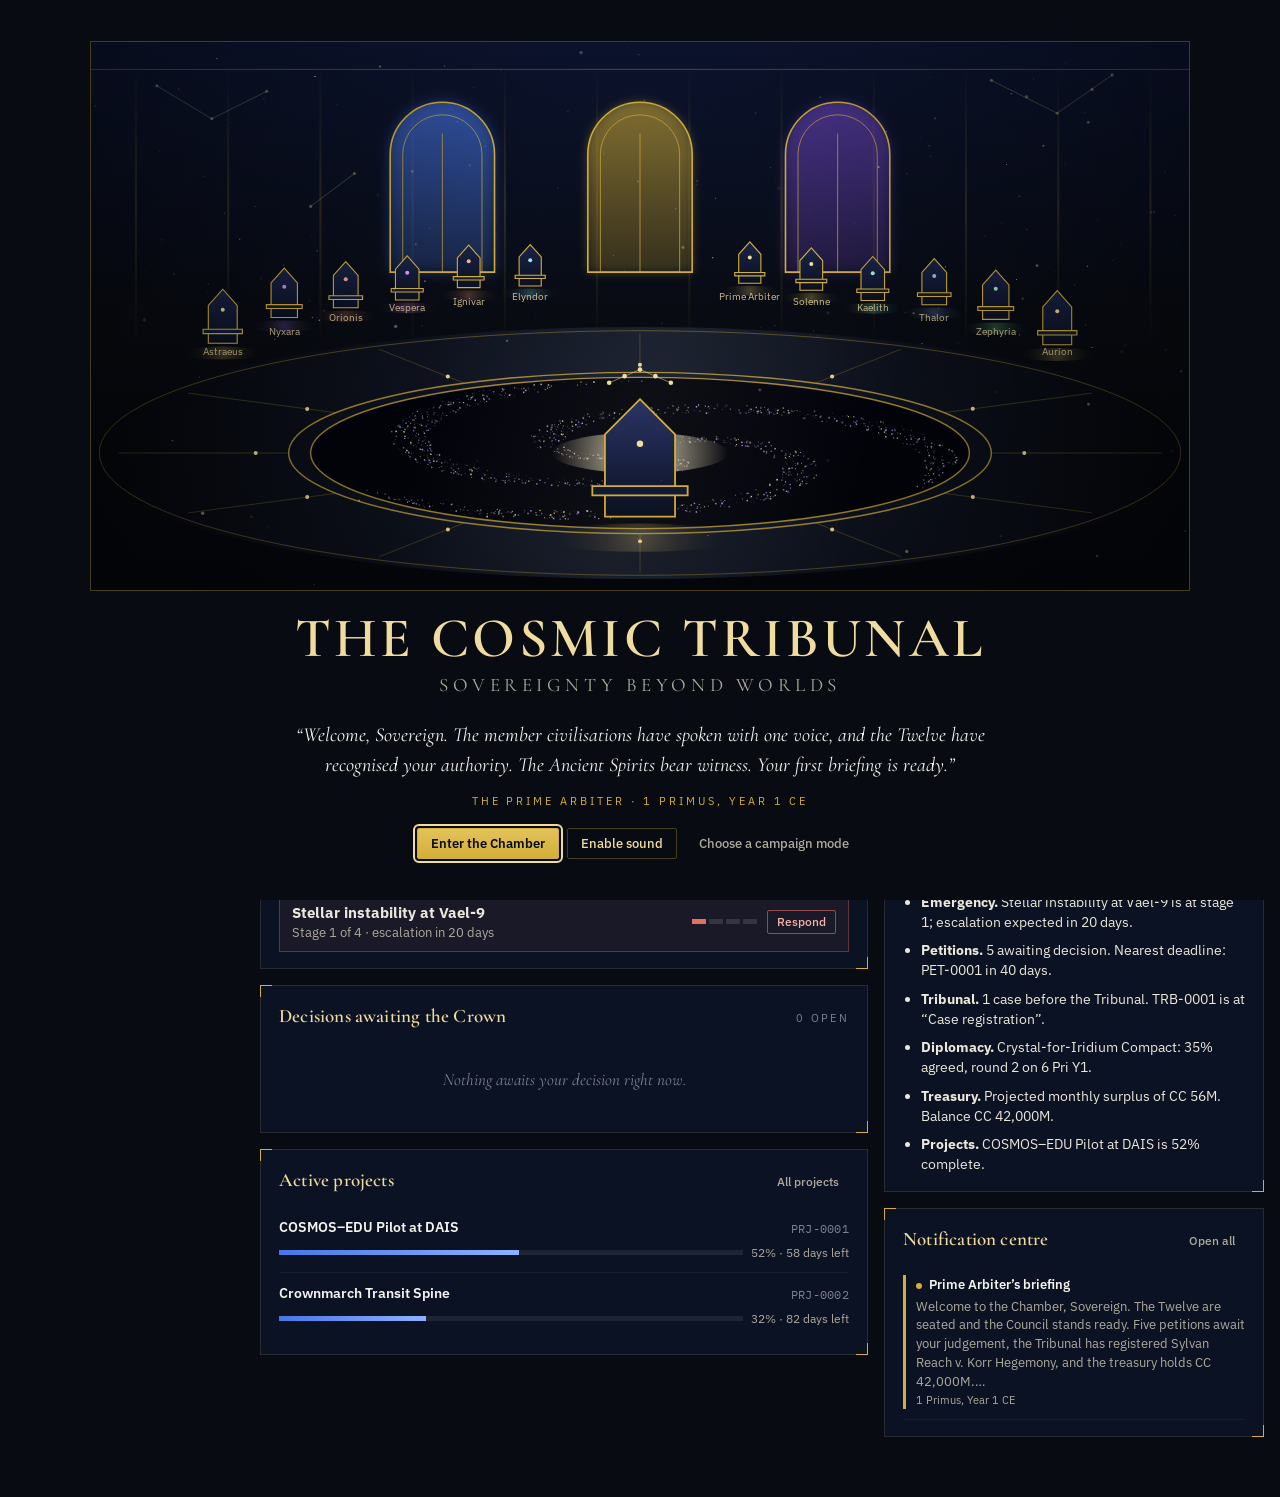
==== commit 52c885b2: "Add reset button to return the game to the start A reset button in the top bar offers two options: r" ====
--- a/index.html
+++ b/index.html
@@ -70,7 +70,7 @@
 .timectl button:last-child{border-right:0}
 .timectl button:hover{color:var(--text);background:rgba(212,175,55,.08)}
 .timectl button[aria-pressed="true"]{background:var(--gold);color:var(--obsidian);font-weight:600}
-.cmdwrap{flex:1 1 280px;min-width:0;position:relative}
+.cmdwrap{flex:1 1 180px;min-width:0;position:relative}
 .cmdwrap input[type=text]{width:100%;background:var(--glass3);border:1px solid var(--line);border-radius:2px;padding:8px 12px 8px 34px;font-size:13.5px}
 .cmdwrap input::placeholder{color:var(--faint)}
 .cmdwrap svg{position:absolute;left:11px;top:50%;transform:translateY(-50%);opacity:.7}
@@ -282,7 +282,8 @@
 body.calm *{animation:none!important;transition:none!important}
 
 /* ---------- Responsive ---------- */
-@media (max-width:1180px){.g4{grid-template-columns:repeat(2,minmax(0,1fr))}.indgrid{grid-template-columns:repeat(2,minmax(0,1fr))}.opsstats .hide-md{display:none}}
+@media (max-width:1400px){.opsstats{display:none}}
+@media (max-width:1180px){.datebox span{display:none}.timectl button{padding:6px 7px}.g4{grid-template-columns:repeat(2,minmax(0,1fr))}.indgrid{grid-template-columns:repeat(2,minmax(0,1fr))}.opsstats .hide-md{display:none}}
 @media (max-width:960px){
   #app{grid-template-columns:minmax(0,1fr)}
   #rail{position:fixed;left:0;top:0;bottom:0;z-index:75;width:min(280px,86vw);transform:translateX(-102%);transition:transform .25s ease;padding-top:max(18px,env(safe-area-inset-top,0px))}
@@ -2079,6 +2080,7 @@
   sound:'<path d="M2 7h3l4-3v10l-4-3H2zM12 6c1.5 1.5 1.5 4.5 0 6M14 4c2.5 2.5 2.5 7.5 0 10"/>',
   mute:'<path d="M2 7h3l4-3v10l-4-3H2zM12 7l4 4M16 7l-4 4"/>',
   menu:'<path d="M2 4h14M2 9h14M2 14h14"/>',
+  reset:'<path d="M3 9a6 6 0 1 0 1.8-4.3M3 2.5v3h3"/>',
   search:'<circle cx="7.5" cy="7.5" r="5"/><path d="M11.5 11.5L16 16"/>'
 };
 const icon = (k, s = 18, sw = 1.4) => `<svg class="ico" width="${s}" height="${s}" viewBox="0 0 18 18" fill="none" stroke="currentColor" stroke-width="${sw}" stroke-linecap="round" stroke-linejoin="round" aria-hidden="true">${ICONS[k] || ''}</svg>`;
@@ -2816,7 +2818,7 @@
   <div class="grid g2">${plate('New campaign', `<div class="stack">${Object.entries(MODE_NAMES).map(([k, l]) => `<label class="row" style="gap:8px;align-items:flex-start;font-size:13.5px;cursor:pointer"><input type="radio" name="newMode" value="${k}" id="nm-${k}" ${k === 'sandbox' ? 'checked' : ''}><span><b>${l}</b><br><span class="muted" style="font-size:12.5px">${{sandbox:'The main open-ended campaign as the established Sovereign.', rise:'Begin as a candidate and earn the unanimous recognition of the Twelve and the member civilisations.', crisis:'A universe facing interconnected political, environmental and economic emergencies.', tribunal:'A judicial simulation focused on hearings, evidence and verdicts.', creative:'Unrestricted world-building. Achievements are disabled.'}[k]}</span></span></label>`).join('')}<label class="f">Seed (optional, for a reproducible campaign)<input type="number" id="newSeed" placeholder="Random"></label><button class="btn primary" data-act="newCampaign">Start new campaign</button><p class="faint" style="font-size:12px">The current campaign is saved to the autosave slot before a new one begins.</p></div>`)}
   <div class="stack" style="gap:14px">${plate('Audio', `<label class="row" style="gap:8px;font-size:13px"><input type="checkbox" data-chg="pref" data-k="muted" id="pMuted" ${PREFS.muted ? 'checked' : ''}> Mute all sound</label>${[['master', 'Master volume'], ['music', 'Ambient music and chamber'], ['sfx', 'Notifications and interface']].map(([k, l]) => `<label class="f" style="margin-top:8px">${l}<input type="range" min="0" max="1" step="0.05" value="${PREFS[k]}" data-chg="pref" data-k="${k}" id="p-${k}"></label>`).join('')}<p class="faint" style="font-size:12px">All audio is generated in the browser. Sound starts only after you unmute.</p>`)}
   ${plate('Display', `<label class="row" style="gap:8px;font-size:13px"><input type="checkbox" data-chg="pref" data-k="big" id="pBig" ${PREFS.big ? 'checked' : ''}> Larger text</label><label class="row" style="gap:8px;font-size:13px;margin-top:6px"><input type="checkbox" data-chg="pref" data-k="calm" id="pCalm" ${PREFS.calm ? 'checked' : ''}> Reduce motion</label><div class="btnrow" style="margin-top:10px"><button class="btn sm ghost" data-act="replayIntro">Replay opening scene</button></div>`)}
-  ${plate('Reset campaign', confirmReset ? `<p class="bad" style="margin-top:0">This restarts the current ${esc(MODE_NAMES[ST.meta.mode])} campaign from day 0. The current state is saved to the autosave slot first.</p><div class="btnrow"><button class="btn danger" data-act="resetYes">Yes, reset the campaign</button><button class="btn" data-act="resetNo">Cancel</button></div>` : `<button class="btn danger" data-act="resetAsk">Reset campaign…</button>`)}</div></div>
+  ${plate('Reset campaign', confirmReset ? `<p class="bad" style="margin-top:0">This restarts the current ${esc(MODE_NAMES[ST.meta.mode])} campaign from day 0. The current state is saved to the autosave slot first.</p><div class="btnrow"><button class="btn danger" data-act="resetYes">Yes, reset the campaign</button><button class="btn" data-act="resetNo">Cancel</button></div>` : `<div class="btnrow"><button class="btn danger" data-act="resetAsk">Restart this campaign…</button><button class="btn danger" data-act="resetAllAsk">Erase everything and start fresh…</button></div>`)}</div></div>
   ${plate('Development status', `<div class="tablewrap"><table><tbody>${ROADMAP.map(([p, s, d]) => `<tr><td style="white-space:nowrap"><b>${esc(p)}</b></td><td><span class="pill ${s.startsWith('Complete') ? 'good' : 'warn'}">${esc(s)}</span></td><td style="font-size:12.5px">${esc(d)}</td></tr>`).join('')}</tbody></table></div>`)}</div>`;
 };
 
@@ -2943,6 +2945,7 @@
   <div class="timectl" role="group" aria-label="Time controls"><button data-act="speed" data-s="paused" id="sp-paused">Pause</button><button data-act="speed" data-s="normal" id="sp-normal">Play</button><button data-act="speed" data-s="fast" id="sp-fast">Fast</button><button data-act="adv" data-n="1" title="Advance one day">+1d</button><button data-act="adv" data-n="7" title="Advance one week">+1w</button><button data-act="adv" data-n="30" title="Advance one month">+1m</button><button data-act="adv" data-n="360" title="Advance one year">+1y</button></div>
   <form class="cmdwrap" data-form="cmd" autocomplete="off">${icon('search', 15)}<input type="text" id="cmdInput" aria-label="Sovereign’s command" placeholder="Issue a command: “Convene the Cosmic Tribunal”, “Allocate 200 to research”…"></form>
   <div class="opsstats"><div class="opsstat"><small>Treasury</small><b id="opsTreasury"></b></div><div class="opsstat hide-md"><small>Approval</small><b id="opsApproval"></b></div><div class="opsstat hide-md"><small>Stability</small><b id="opsStability"></b></div></div>
+  <button class="iconbtn" data-act="resetMenu" aria-label="Reset the game" title="Reset the game">${icon('reset')}</button>
   <button class="iconbtn" data-act="sound" id="soundBtn" aria-label="Toggle sound"></button>
   <button class="iconbtn" data-act="drawer" aria-label="Notifications">${icon('bell')}<span class="badge red" id="bellBadge" hidden></span></button>`;
 }
@@ -3105,8 +3108,18 @@
   },
   newCampaign:() => { const mode = (document.querySelector('input[name="newMode"]:checked') || {}).value || 'sandbox'; const seed = val('newSeed'); confirmBox({title:`Start a new ${MODE_NAMES[mode]} campaign?`, note:'Your current campaign is saved to the autosave slot first. Load it from Save slots to return to it.', onConfirm:() => { SaveManager.save('autosave-prev', 'Previous campaign (before new)', ST); ST = newGame(mode, seed ? Number(seed) : undefined); UI.speed = 'paused'; UI.sel = {}; UI.tab = {}; UI.draft = null; buildShell(); go('dashboard'); autosave(true); showIntro(); }}); },
   replayIntro:() => showIntro(),
+  resetMenu:() => openModal(`<div class="eyebrow">Reset</div><h2>Return to the beginning</h2><p class="muted">Choose how far back to go. Both options pause time and start again from 1 Primus, Year 1 CE.</p>
+    <div class="stack" style="margin-top:12px"><div class="plate flat" style="padding:12px 14px"><div class="spread"><div style="min-width:0"><b>Restart this campaign</b><p class="muted" style="margin:4px 0 0;font-size:13px">The current ${esc(MODE_NAMES[ST.meta.mode])} campaign starts over. Your saved games are kept, and the current state is saved as “Previous campaign (before reset)”.</p></div><button class="btn" data-act="resetYes">Restart</button></div></div>
+    <div class="plate flat" style="padding:12px 14px;border-color:rgba(229,112,95,.45)"><div class="spread"><div style="min-width:0"><b>Erase everything and start fresh</b><p class="muted" style="margin:4px 0 0;font-size:13px">Deletes every saved game, the autosave and your settings, then opens a brand-new Sovereign Sandbox with the opening scene. This cannot be undone. Export your campaign JSON from Settings first if you want a copy.</p></div><button class="btn danger" data-act="resetAllAsk">Erase everything</button></div></div></div>
+    <div class="foot"><button class="btn ghost" data-act="closeModal">Cancel</button></div>`, {label:'Reset'}),
+  resetAllAsk:() => confirmBox({title:'Erase everything?', note:`This permanently deletes ${SaveManager.list().length} saved game${SaveManager.list().length === 1 ? '' : 's'} and all settings, and starts a new campaign from the beginning.`, danger:true, confirmLabel:'Yes, erase everything', onConfirm:() => {
+    try { SaveManager.list().forEach(s => localStorage.removeItem(SaveManager.slotKey(s.id))); ['autosave','autosave-prev','quicksave'].forEach(id => localStorage.removeItem(SaveManager.slotKey(id))); localStorage.removeItem(SaveManager.idxKey); localStorage.removeItem(PREF_KEY); } catch (e) {}
+    Object.assign(PREFS, {master:0.7, music:0.5, sfx:0.7, muted:true, autosave:true, big:false, calm:false, introSeen:false}); AUDIO.apply();
+    document.body.classList.remove('big', 'calm');
+    ST = newGame('sandbox'); UI.speed = 'paused'; UI.sel = {}; UI.tab = {}; UI.filter = {}; UI.draft = null; UI.review = null; UI.mapView = null; UI.confirmReset = false; UI.drawer = false; $('#drawer').classList.remove('open');
+    buildShell(); go('dashboard'); autosave(true); showIntro(); toast('Everything has been reset. A new reign begins.', 'good'); }}),
   resetAsk:() => { UI.confirmReset = true; render(true); }, resetNo:() => { UI.confirmReset = false; render(true); },
-  resetYes:() => { SaveManager.save('autosave-prev', 'Previous campaign (before reset)', ST); ST = newGame(ST.meta.mode, ST.meta.seed); UI.confirmReset = false; UI.sel = {}; UI.speed = 'paused'; buildShell(); go('dashboard'); toast('Campaign reset. The previous state is in the save slot “Previous campaign (before reset)”.', 'good'); autosave(true); },
+  resetYes:() => { closeModal(); SaveManager.save('autosave-prev', 'Previous campaign (before reset)', ST); ST = newGame(ST.meta.mode, ST.meta.seed); UI.confirmReset = false; UI.sel = {}; UI.speed = 'paused'; buildShell(); go('dashboard'); toast('Campaign reset. The previous state is in the save slot “Previous campaign (before reset)”.', 'good'); autosave(true); },
   cvCreate:() => run(() => creativeCiv(ST, {name:val('cvName'), kind:val('cvKind'), gov:val('cvGov'), culture:val('cvCulture'), pop:val('cvPop'), contribution:val('cvContrib')}), {kind:'good'}),
   chCreate:() => run(() => creativeChar(ST, {name:val('chName'), role:val('chRole'), ability:val('chAbility'), tag:val('chTag'), value:val('chValue'), personality:val('chPers')}), {kind:'good'}),
   evCreate:() => run(() => creativeEvent(ST, {title:val('evTitle'), desc:val('evDesc'), aLabel:val('evA'), aKey:val('evAk'), aVal:val('evAv'), bLabel:val('evB'), bKey:val('evBk'), bVal:val('evBv')}), {kind:'good'}),
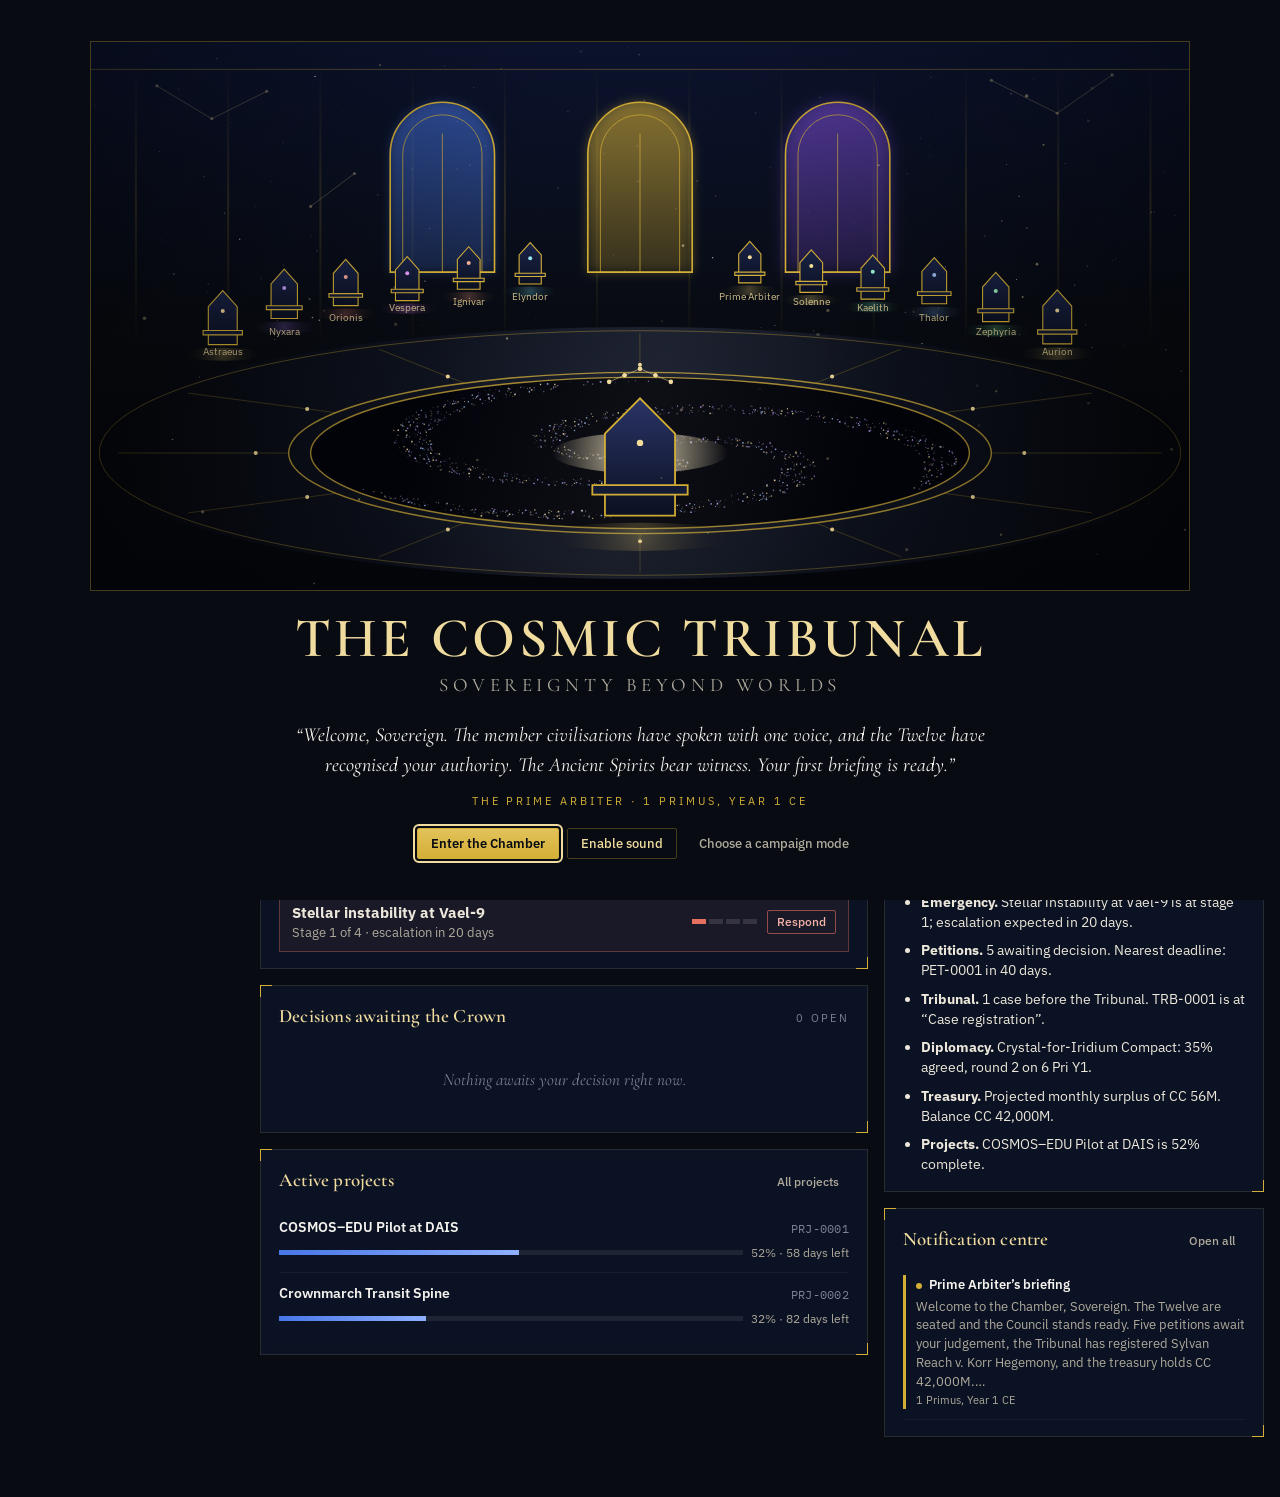
==== commit df45a513: "Add Scenario Studio: custom scenarios and live controls Scenario builder with starting conditions, s" ====
--- a/index.html
+++ b/index.html
@@ -782,7 +782,7 @@
 };
 function makeCrisis(st, tpl, civId) {
   const T = CRISIS_TPL[tpl], c = civById(st, civId);
-  return {id:nid(st, 'EMG'), kind:'crisis', tpl, civ:civId, title:T.title(c), desc:T.desc(c), stage:1, nextEsc:st.day + T.every, every:T.every, status:'active', created:st.day, monitored:{}, log:[`${fmtDate(st.day)}: ${T.stages[0]}`]};
+  return {id:nid(st, 'EMG'), kind:'crisis', tpl, civ:civId, title:T.title(c), desc:T.desc(c), stage:1, nextEsc:st.day + Math.max(2, Math.round(T.every / ((st.settings && st.settings.crisisSpeed) || 1))), every:T.every, status:'active', created:st.day, monitored:{}, log:[`${fmtDate(st.day)}: ${T.stages[0]}`]};
 }
 
 /* ---------- Developments (non-crisis events with choices) ---------- */
@@ -874,7 +874,7 @@
     briefing:null, counters:{}, achievements:{}, stats:{verdicts:0, projectsDone:0, treaties:0, positiveMonths:0, crisesResolved:0, lawsEnacted:0, petitionsDecided:0},
     canon:{sovereign:'Tarush Rungta', title:'Sovereign of the Cosmos', arrangement:'sovereign-arbiter', arbiterRole:'Principal Adviser to the Crown', earthNextCollective:1000},
     flags:{ancientStage:0, spiritsLast:-999, fourthDoor:false, lattice:false, earthCollectiveTried:false},
-    rise:null, journal:'', cmdLog:[], goal:null
+    rise:null, journal:'', cmdLog:[], goal:null, settings:deep(DEFAULT_SETTINGS), scenario:null
   };
   JUDGES.forEach(j => st.chars.push(Object.assign(deep(j), {type:'judge', memory:[], standing:0, position:j.id === 'arbiter' ? 'Prime Arbiter of the Cosmic Tribunal' : `Judge of ${j.juris}`})));
   st.chars.push({id:'tarush', type:'council', sovereign:true, name:'Tarush Rungta', role:'Sovereign of the Cosmos', ability:'Constitutional executive authority', tags:[], values:{}, personality:'—', dept:'The Crown', trust:100, memory:[], perf:100, tasks:0, busyUntil:0, established:true});
@@ -992,13 +992,16 @@
   let contrib = 0; const levy = lawRevenueMod(st, 'contributions');
   st.civs.forEach(c => { if (c.discovered && (c.kind === 'member' || c.kind === 'capital') && c.contribution > 0 && c.rel >= 30) contrib += c.contribution * (0.55 + 0.45 * c.rel / 100) * (0.7 + 0.3 * st.ind.trust / 100) * (1 + levy); });
   const treaties = st.laws.filter(l => l.type === 'treaty' && l.status === 'in force').length;
-  return {
+  const rm = SET(st).revenueMult ?? 1;
+  const out = {
     contributions:contrib,
     trade:1200 * (st.ind.trust / 90) * (1 + st.treasury.tradeBonus + treaties * 0.03 + lawRevenueMod(st, 'trade')),
     licensing:Math.max(0, 600 * (st.ind.science / 75) * (1 + lawRevenueMod(st, 'licensing'))),
     infrastructure:600 * (st.ind.stability / 92),
     development:250
   };
+  for (const k in out) out[k] *= rm;
+  return out;
 }
 function lawRevenueMod(st, key) { let m = 0; st.laws.forEach(l => { if (l.status !== 'in force') return; (l.provisions || []).forEach(pk => { const P = PROVISIONS.find(p => p.key === pk); if (P && P.revenue && P.revenue[key]) m += P.revenue[key]; }); }); return m; }
 function recurringCosts(st) {
@@ -1019,7 +1022,7 @@
   st.projects.push(p);
   return {ok:true, project:p, msg:`${p.name} begun.`};
 }
-function projectRate(st) { return (0.55 + 0.45 * st.ind.efficiency / 85) * (1 + 0.06 * st.research.logistics); }
+function projectRate(st) { return (0.55 + 0.45 * st.ind.efficiency / 85) * (1 + 0.06 * st.research.logistics) * (SET(st).projectSpeed ?? 1); }
 function completeProject(st, p) {
   p.status = 'complete'; p.completed = st.day; p.progress = p.duration;
   applyEff(st, p.eff, `Project ${p.name}`);
@@ -1355,7 +1358,7 @@
       brief(st, `${e.title} is over. ${m ? m.name + '’s' : 'The Crown’s'} response succeeded and ${civ ? civ.name : 'the region'} is safe.`);
       return {ok:true, success:true, msg:`Success: ${e.title} resolved.`};
     }
-    applyEff(st, eff, 'Crisis containment'); e.stage--; e.nextEsc = st.day + e.every;
+    applyEff(st, eff, 'Crisis containment'); e.stage--; e.nextEsc = st.day + escIn(st, e);
     e.log.push(`${fmtDate(st.day)}: Contained to stage ${e.stage} — ${opt.label}.`);
     return {ok:true, success:true, msg:`Success: the emergency is reduced to stage ${e.stage}.`};
   }
@@ -1379,7 +1382,7 @@
   }
   const d = T.dmg[e.stage - 1];
   if (d) { applyEff(st, {ind:d.ind, civ:{[e.civ]:d.rel}}, 'Escalation'); if (civ && d.pop) civ.pop = Math.max(0.05, Math.round((civ.pop + d.pop) * 100) / 100); }
-  e.nextEsc = st.day + e.every;
+  e.nextEsc = st.day + escIn(st, e);
   e.log.push(`${fmtDate(st.day)}: Escalated to stage ${e.stage}: ${T.stages[e.stage - 1]}`);
   notify(st, `Emergency escalated: ${e.title}`, `Stage ${e.stage} of 4: ${T.stages[e.stage - 1]}`, 'alert', {screen:'emergency'});
   if (e.stage >= 3) { ENGINE.interrupts.push({type:'escalation', id:e.id}); brief(st, `${e.title} has reached stage ${e.stage}. ${T.stages[e.stage - 1]} I advise immediate action.`); }
@@ -1408,6 +1411,7 @@
     case 'earth-individual': st.flags.earthCollectiveTried = true; st.petitions.push(makePetition(st, PET_TEMPLATES[6](st))); { const t = PET_TEMPLATES[3](st); if (t.civ === 'earth') st.petitions.push(makePetition(st, t)); } extra = ' Earth’s requests have been registered as individual petitions.'; break;
     case 'fourth-door': { const r = createProject(st, {name:'The Door of Mercy', cat:'infrastructure', cost:1500, duration:120, eff:{ind:{legitimacy:4, approval:3}}, special:'fourthDoor', key:'fourthDoor'}); if (!r.ok) return r; extra = ' Construction has begun.'; break; }
   }
+  scenarioChoice(st, o);
   if (e.tpl === 'earthCollective') st.flags.earthCollectiveTried = true;
   e.status = 'resolved'; e.choice = o.label; e.resolvedDay = st.day;
   archive(st, 'decision', `Decision: ${e.title}`, `${o.label}.${extra}`, e.id);
@@ -1859,7 +1863,7 @@
 function checkAchievements(st) { ACHIEVEMENTS.forEach(a => { if (a.test(st)) grantAchievement(st, a.key); }); }
 
 /* ---------- Creative Mode editor ---------- */
-function creativeGuard(st) { if (st.meta.mode !== 'creative') return {ok:false, msg:'The World Editor is only available in Creative Mode campaigns.'}; st.meta.creative = true; return null; }
+function creativeGuard(st) { if (!st.meta.creative) return {ok:false, msg:'Unlock Live Controls for this campaign first.'}; return null; }
 function creativeCiv(st, f) {
   const g = creativeGuard(st); if (g) return g;
   const name = String(f.name || '').trim().slice(0, 60); if (!name) return {ok:false, msg:'Name the civilisation.'};
@@ -1945,6 +1949,7 @@
   // procedural generation
   spawn(st);
   if (st.day % DAYS_PER_MONTH === 0) monthTick(st);
+  scenarioTick(st);
   if (st.rise && !st.rise.crowned && st.day % 10 === 0) { const s = riseStatus(st); if (s.ready && !st.rise.notified) { st.rise.notified = true; notify(st, 'Recognition is within reach', 'All Twelve and every member civilisation now endorse you. Petition for recognition from the Private Office.', 'success', {screen:'office'}); } }
 }
 function runTimer(st, t) {
@@ -1963,23 +1968,24 @@
     case 'caseClose': { const c = caseById(st, t.ref); if (c && c.status === 'decided') { c.status = 'closed'; c.log.push(`${fmtDate(st.day)}: Implementation complete. Case closed.`); } break; }
     case 'visitDone': { const e = civById(st, 'earth'); e.rel = clamp(e.rel + 4, 0, 100); adjInd(st, 'approval', 2); st.earth.visits++; archive(st, 'history', 'Official visit to Earth concluded', 'The Sovereign visited Earth, including the COSMOS–EDU pilot at DAIS.', 'EARTH'); notify(st, 'Official visit to Earth concluded', 'Earth relation +4, approval +2.', 'success', {screen:'earth'}); break; }
     case 'memberCheck': { const c = civById(st, t.ref); if (c && c.kind === 'observer') { if (c.rel >= 50) { c.kind = 'member'; c.status = 'Member Civilisation'; c.contribution = c.contribution || 200; notify(st, `${c.name} joins the Cosmos`, 'The observation period ended well.', 'success', {screen:'civs'}); } else notify(st, `${c.name} remains an observer`, 'Relations fell below 50 during the observation period.', 'info', {screen:'civs'}); } break; }
+    case 'scnBeat': if (st.scenario && st.scenario.status === 'active') fireBeat(st, st.scenario.def.beats.find(b => b.id === t.ref)); break;
     case 'ancient2': st.flags.ancientStage = 2; st.events.push({id:nid(st, 'EVT'), kind:'development', tpl:'ancient2', title:'The fourth door', desc:'The signal is decoded. It describes the Tribunal chamber with four doors: Trial, Petition, Hidden Verdict, and a fourth, of Mercy, that was never built. The Spirits say the Cosmos will be steadier when justice has a door for clemency.', options:[{key:'build', label:'Commission the Door of Mercy (CC 1,500M, 120 days)', detail:'Legitimacy +4 and Approval +3 on completion.', eff:{}, act:'fourth-door'}, {key:'decline', label:'Leave the chamber as it is', detail:'No cost.', eff:{ind:{legitimacy:-0.5}}}], status:'active', created:st.day, deadline:st.day + 40, def:'decline'}); notify(st, 'The ancient message is decoded', 'A new decision awaits.', 'alert', {screen:'dashboard'}); break;
   }
 }
 function spawn(st) {
-  const tribunal = st.meta.mode === 'tribunal', crisisMode = st.meta.mode === 'crisis';
+  const tribunal = st.meta.mode === 'tribunal', crisisMode = st.meta.mode === 'crisis'; const R = SET(st), f = R.eventRate ?? 1;
   const pending = st.petitions.filter(p => p.status === 'pending').length;
-  if (pending < 8 && chance(st, tribunal ? 0.03 : 0.055)) { const p = makePetition(st, pick(st, PET_TEMPLATES)(st)); st.petitions.push(p); notify(st, `New petition: ${p.id}`, `${p.petitioner}: ${p.title} (${p.urgency})`, 'info', {screen:'petitions', id:p.id}); }
+  if (R.petitions && pending < 8 && chance(st, (tribunal ? 0.03 : 0.055) * f)) { const p = makePetition(st, pick(st, PET_TEMPLATES)(st)); st.petitions.push(p); notify(st, `New petition: ${p.id}`, `${p.petitioner}: ${p.title} (${p.urgency})`, 'info', {screen:'petitions', id:p.id}); }
   const openCases = st.cases.filter(c => c.status === 'open').length;
-  if (openCases < (tribunal ? 5 : 3) && chance(st, tribunal ? 0.06 : 0.018)) { const c = makeCase(st, pick(st, CASE_TEMPLATES)(st)); st.cases.push(c); notify(st, `Case registered: ${c.id}`, `${c.title} — ${c.subject}`, 'info', {screen:'tribunal', id:c.id}); }
+  if (R.cases && openCases < (tribunal ? 5 : 3) && chance(st, (tribunal ? 0.06 : 0.018) * f)) { const c = makeCase(st, pick(st, CASE_TEMPLATES)(st)); st.cases.push(c); notify(st, `Case registered: ${c.id}`, `${c.title} — ${c.subject}`, 'info', {screen:'tribunal', id:c.id}); }
   const activeCrises = st.events.filter(e => e.kind === 'crisis' && e.status === 'active');
-  if (activeCrises.length < (crisisMode ? 4 : 2) && st.day > 10 && chance(st, crisisMode ? 0.03 : 0.014)) {
+  if (R.crises && activeCrises.length < (crisisMode ? 4 : 2) && st.day > 10 && chance(st, (crisisMode ? 0.03 : 0.014) * f)) {
     const s = pick(st, CRISIS_SPAWN); const civ = pick(st, s.civs.filter(id => !activeCrises.some(e => e.civ === id && e.tpl === s.tpl)));
     if (civ) { const e = makeCrisis(st, s.tpl, civ); st.events.push(e); notify(st, `Emergency: ${e.title}`, e.desc, 'alert', {screen:'emergency'}); brief(st, `A new emergency: ${e.title}. ${e.desc} Escalation is expected within ${e.every} days.`); ENGINE.interrupts.push({type:'crisis', id:e.id}); }
   }
   const activeDev = st.events.filter(e => e.kind === 'development' && e.status === 'active').length;
-  if (activeDev < 4 && chance(st, 0.045)) {
-    const pool = DEV_TEMPLATES.filter(t => t.key !== 'membership' || st.civs.some(c => c.discovered && c.kind === 'observer'));
+  if (R.events && activeDev < 4 && chance(st, 0.045 * f)) {
+    const pool = DEV_TEMPLATES.filter(t => (t.key !== 'membership' || st.civs.some(c => c.discovered && c.kind === 'observer')) && (t.key !== 'corporate' || R.corporate));
     const tot = pool.reduce((a, t) => a + t.w, 0); let r = rnd(st) * tot; let tpl = pool[0];
     for (const t of pool) { r -= t.w; if (r <= 0) { tpl = t; break; } }
     const e = tpl.make(st);
@@ -2012,7 +2018,7 @@
   adjInd(st, 'education', (mods * 0.05 + Math.min(st.edu.scholarships, 2000) / 2000 + st.edu.institutions.length * 0.04 - 0.35) * f);
   if (st.edu.modules.ethics) adjInd(st, 'legitimacy', 0.03); if (st.edu.modules.environment) adjInd(st, 'environment', 0.08); if (st.edu.modules.exchange) adjInd(st, 'trust', 0.08);
   // natural drift and pressure
-  IND_KEYS.forEach(k => { if (k !== 'approval') adjInd(st, k, -(st.ind[k] - 60) * 0.012); });
+  IND_KEYS.forEach(k => { if (k !== 'approval') adjInd(st, k, -(st.ind[k] - 60) * 0.012 * (SET(st).drift ?? 1)); });
   st.events.forEach(e => { if (e.kind === 'crisis' && e.status === 'active') { adjInd(st, 'stability', -0.3 * e.stage); adjInd(st, 'approval', -0.15 * e.stage); } });
   const pendingOld = st.petitions.filter(p => p.status === 'pending' && st.day - p.submitted > 20).length; adjInd(st, 'approval', -0.15 * pendingOld);
   const others = IND_KEYS.filter(k => k !== 'approval').reduce((a, k) => a + st.ind[k], 0) / 7;
@@ -2044,9 +2050,219 @@
 function migrate(o) {
   const base = newGame(o.meta.mode || 'sandbox', o.meta.seed || 1);
   for (const k in base) if (!(k in o)) o[k] = base[k];
-  ['flags','stats','canon','council','edu','earth','rg','research'].forEach(k => { for (const j in base[k]) if (!(j in o[k])) o[k][j] = base[k][j]; });
+  ['flags','stats','canon','council','edu','earth','rg','research','settings'].forEach(k => { for (const j in base[k]) if (!(j in o[k])) o[k][j] = base[k][j]; });
   return o;
 }
+
+/* ===== Scenario engine and live game rules ===== */
+const DEFAULT_SETTINGS = {petitions:true, cases:true, crises:true, events:true, corporate:true, eventRate:1, crisisSpeed:1, projectSpeed:1, revenueMult:1, drift:1};
+const SETTING_LABELS = {petitions:'New petitions arrive', cases:'New Tribunal cases arrive', crises:'Random emergencies occur', events:'Random decisions occur', corporate:'Rungta Global corporate events', eventRate:'Frequency of random events', crisisSpeed:'Speed of crisis escalation', projectSpeed:'Speed of projects', revenueMult:'Treasury revenue', drift:'Natural decline of indicators'};
+const SET = st => st.settings || DEFAULT_SETTINGS;
+const GOAL_STATS = {verdicts:'Verdicts delivered', crisesResolved:'Emergencies resolved', treaties:'Treaties concluded', projectsDone:'Projects completed', lawsEnacted:'Instruments enacted', petitionsDecided:'Petitions decided'};
+const BEAT_KINDS = {message:'Story message', decision:'Decision with choices', crisis:'Emergency', petition:'Petition', case:'Tribunal case'};
+
+function escIn(st, e) { return Math.max(2, Math.round(e.every / (SET(st).crisisSpeed || 1))); }
+
+/* ---------- Live rules and values (Game Editor) ---------- */
+function editorGuard(st) { return st.meta.creative ? null : {ok:false, msg:'Unlock Live Controls for this campaign first.'}; }
+function unlockEditor(st) {
+  if (st.meta.creative) return {ok:true, msg:'Live Controls are already unlocked.'};
+  st.meta.creative = true; archive(st, 'history', 'Live Controls unlocked', 'From this day the campaign may be modified freely. Achievements are no longer recorded.', 'EDITOR');
+  return {ok:true, msg:'Live Controls unlocked. Achievements are now disabled for this campaign.'};
+}
+function editorSettings(st, o) {
+  const g = editorGuard(st); if (g) return g;
+  const s = Object.assign({}, DEFAULT_SETTINGS, st.settings);
+  for (const k in DEFAULT_SETTINGS) {
+    if (!(k in o)) continue;
+    if (typeof DEFAULT_SETTINGS[k] === 'boolean') s[k] = !!o[k];
+    else { const n = Number(o[k]); if (!Number.isFinite(n) || n < 0 || n > 5) return {ok:false, msg:`${SETTING_LABELS[k]} must be between 0 and 5.`}; s[k] = n; }
+  }
+  st.settings = s; return {ok:true, msg:'Game rules updated.'};
+}
+function editorValues(st, o) {
+  const g = editorGuard(st); if (g) return g;
+  for (const k of IND_KEYS) if (o[k] !== undefined && o[k] !== '') { const n = Number(o[k]); if (!Number.isFinite(n)) return {ok:false, msg:`${IND_LABEL[k]} must be a number.`}; st.ind[k] = clamp(n, 0, 100); }
+  const money = (k, lo, hi, set) => { if (o[k] === undefined || o[k] === '') return null; const n = Number(o[k]); if (!Number.isFinite(n) || n < lo || n > hi) return `Value for ${k} must be between ${lo} and ${fmt(hi)}.`; set(n); return null; };
+  const e = money('treasury', 0, 1e7, n => { st.treasury.balance = n; }) || money('reserve', 0, 1e7, n => { st.treasury.reserve = n; }) || money('rgcash', 0, 1e6, n => { st.rg.cash = n; });
+  if (e) return {ok:false, msg:e};
+  RESEARCH_TRACKS.forEach(t => { if (o['r_' + t.key] !== undefined) st.research[t.key] = clamp(parseInt(o['r_' + t.key], 10) || 0, 0, 5); });
+  return {ok:true, msg:'Values updated.'};
+}
+function editorCiv(st, id, o) {
+  const g = editorGuard(st); if (g) return g; const c = civById(st, id); if (!c) return {ok:false, msg:'Civilisation not found.'};
+  const name = String(o.name || '').trim(); if (!name) return {ok:false, msg:'A civilisation needs a name.'};
+  c.name = name.slice(0, 60); c.rel = clamp(Number(o.rel) || 0, 0, 100); c.pop = clamp(Number(o.pop) || 0.01, 0.01, 1000); c.tech = clamp(Number(o.tech) || 0, 0, 100);
+  if (c.kind === 'member') c.contribution = clamp(Number(o.contribution) || 0, 0, 5000);
+  return {ok:true, msg:`${c.name} updated.`};
+}
+function editorChar(st, id, o) {
+  const g = editorGuard(st); if (g) return g; const c = charById(st, id); if (!c) return {ok:false, msg:'Character not found.'};
+  const name = String(o.name || '').trim(); if (!name) return {ok:false, msg:'A character needs a name.'};
+  c.name = name.slice(0, 60); if (o.role) { c.role = String(o.role).slice(0, 80); c.position = c.role; } c.trust = clamp(Number(o.trust) || 0, 0, 100);
+  return {ok:true, msg:`${c.name} updated.`};
+}
+function pushDev(st, key, e) { Object.assign(e, {id:nid(st, 'EVT'), kind:'development', tpl:key, status:'active', created:st.day, deadline:st.day + 20}); st.events.push(e); notify(st, `Decision required: ${e.title}`, e.desc, 'info', {screen:'dashboard'}); return e; }
+function editorSpawn(st, kind, a, b) {
+  const g = editorGuard(st); if (g) return g;
+  if (kind === 'petition') { const p = makePetition(st, pick(st, PET_TEMPLATES)(st)); st.petitions.push(p); notify(st, `New petition: ${p.id}`, p.title, 'info', {screen:'petitions', id:p.id}); return {ok:true, msg:`${p.id} submitted: ${p.title}.`}; }
+  if (kind === 'case') { const c = makeCase(st, pick(st, CASE_TEMPLATES)(st)); st.cases.push(c); notify(st, `Case registered: ${c.id}`, c.title, 'info', {screen:'tribunal', id:c.id}); return {ok:true, msg:`${c.id} registered: ${c.title}.`}; }
+  if (kind === 'crisis') { if (!CRISIS_TPL[a]) return {ok:false, msg:'Choose a type of emergency.'}; if (!civById(st, b)) return {ok:false, msg:'Choose a civilisation.'}; const e = makeCrisis(st, a, b); st.events.push(e); notify(st, `Emergency: ${e.title}`, e.desc, 'alert', {screen:'emergency'}); return {ok:true, msg:`Emergency begun: ${e.title}.`}; }
+  if (kind === 'event') { const t = DEV_TEMPLATES.find(x => x.key === a); if (!t) return {ok:false, msg:'Choose a type of decision.'}; const e = t.make(st); if (!e) return {ok:false, msg:'That event cannot happen right now (for example, a membership request needs an observer civilisation).'}; pushDev(st, t.key, e); return {ok:true, msg:`New decision: ${e.title}.`}; }
+  return {ok:false, msg:'Unknown event type.'};
+}
+
+/* ---------- Scenarios ---------- */
+const CRISIS_NAMES = {stellar:'Stellar instability', tidal:'Tidal surges', storm:'Ion storm', shortage:'Supply shortage', ecological:'Biosphere collapse'};
+const DEV_NAMES = {dispute:'Resource dispute', membership:'Membership request', breakthrough:'Scientific breakthrough', constitutional:'Constitutional disagreement', summit:'Summit proposal', councilDispute:'Council dispute', eduAssist:'School requests help', corporate:'Rungta Global incident', discovery:'Unknown civilisation discovered', ancient:'Ancient message', earthCollective:'Earth collective petition'};
+function blankScenario() {
+  return {id:'scn-' + Date.now().toString(36), name:'Untitled scenario', desc:'', briefing:'Sovereign, a new chapter begins.', mode:'sandbox', seed:'',
+    start:{ind:{}, treasury:'', reserve:'', rel:{}, crises:[], settings:Object.assign({}, DEFAULT_SETTINGS)},
+    beats:[], goals:{win:[], lose:[], days:''}};
+}
+function blankBeat(n) { return {id:'b' + Date.now().toString(36) + n, title:'New story beat', text:'', kind:'message', trigger:{type:'day', day:5, ind:'stability', op:'<', value:60}, options:[{label:'', ind:'approval', amt:0, cc:0, civ:'', civAmt:0, next:'', delay:0}, {label:'', ind:'approval', amt:0, cc:0, civ:'', civAmt:0, next:'', delay:0}, {label:'', ind:'approval', amt:0, cc:0, civ:'', civAmt:0, next:'', delay:0}], crisis:{tpl:'stellar', civ:'vael'}, petition:{petitioner:'', civ:'earth', cost:500, ind:'approval', amt:2}, case:{a:'korr', b:'sylvan'}}; }
+
+function validateScenario(d) {
+  if (!d || typeof d !== 'object') return 'That is not a scenario.';
+  if (!d.name || typeof d.name !== 'string') return 'The scenario needs a name.';
+  if (!Array.isArray(d.beats)) return 'The scenario has no story beats list.';
+  if (!d.goals || !Array.isArray(d.goals.win) || !Array.isArray(d.goals.lose)) return 'The scenario goals are missing.';
+  if (!MODE_NAMES[d.mode]) return 'Unknown base mode.';
+  const ids = new Set(d.beats.map(b => b.id));
+  for (const b of d.beats) { if (!BEAT_KINDS[b.kind]) return `Beat “${b.title}” has an unknown type.`; if (b.kind === 'decision' && !(b.options || []).some(o => String(o.label || '').trim())) return `Decision “${b.title}” needs at least one choice.`; for (const o of b.options || []) if (o.next && !ids.has(o.next)) return `A choice in “${b.title}” leads to a beat that no longer exists.`; }
+  return null;
+}
+function goalText(g) {
+  if (g.type === 'ind') return `${IND_LABEL[g.key]} ${g.op === '>' ? 'at or above' : 'at or below'} ${g.value}`;
+  if (g.type === 'treasury') return `Treasury ${g.op === '>' ? 'at or above' : 'at or below'} ${fmtCC(Number(g.value) || 0)}`;
+  if (g.type === 'stat') return `${GOAL_STATS[g.key]}: at least ${g.value}`;
+  if (g.type === 'noCrises') return 'No active emergencies';
+  if (g.type === 'rel') return `Relations with ${g.civName || g.key} ${g.op === '>' ? 'at or above' : 'at or below'} ${g.value}`;
+  return '?';
+}
+function goalMet(st, g) {
+  const cmp = (v, op, x) => op === '>' ? v >= Number(x) : v <= Number(x);
+  if (g.type === 'ind') return cmp(st.ind[g.key], g.op, g.value);
+  if (g.type === 'treasury') return cmp(st.treasury.balance, g.op, g.value);
+  if (g.type === 'stat') return (st.stats[g.key] || 0) >= Number(g.value);
+  if (g.type === 'noCrises') return !st.events.some(e => e.kind === 'crisis' && e.status === 'active');
+  if (g.type === 'rel') { const c = civById(st, g.key); return c ? cmp(c.rel, g.op, g.value) : false; }
+  return false;
+}
+function startScenario(def) {
+  const d = deep(def);
+  const st = newGame(d.mode, d.seed ? Number(d.seed) : undefined);
+  const S = d.start || {};
+  for (const k in (S.ind || {})) if (S.ind[k] !== '' && S.ind[k] !== null && Number.isFinite(Number(S.ind[k]))) st.ind[k] = clamp(Number(S.ind[k]), 0, 100);
+  if (S.treasury !== '' && Number.isFinite(Number(S.treasury))) st.treasury.balance = clamp(Number(S.treasury), 0, 1e7);
+  if (S.reserve !== '' && Number.isFinite(Number(S.reserve))) st.treasury.reserve = clamp(Number(S.reserve), 0, 1e7);
+  for (const id in (S.rel || {})) { const c = civById(st, id); if (c && S.rel[id] !== '' && Number.isFinite(Number(S.rel[id]))) c.rel = clamp(Number(S.rel[id]), 0, 100); }
+  st.settings = Object.assign({}, DEFAULT_SETTINGS); for (const k in DEFAULT_SETTINGS) if (S.settings && k in S.settings) st.settings[k] = typeof DEFAULT_SETTINGS[k] === 'boolean' ? !!S.settings[k] : clamp(Number(S.settings[k]) || 0, 0, 5);
+  if (S.clean) { st.petitions = []; st.cases = []; st.negotiations = []; st.events = []; }
+  (S.crises || []).forEach(x => { if (!CRISIS_TPL[x.tpl] || !civById(st, x.civ)) return; const old = st.events.find(e => e.kind === 'crisis' && e.status === 'active' && e.tpl === x.tpl && e.civ === x.civ); if (old) { old.stage = clamp(parseInt(x.stage, 10) || 1, 1, 4); return; } const e = makeCrisis(st, x.tpl, x.civ); e.stage = clamp(parseInt(x.stage, 10) || 1, 1, 4); st.events.push(e); });
+  st.indHist = [Object.assign({day:0}, st.ind)];
+  st.meta.creative = true; st.meta.scenario = d.name; st.meta.name = d.name;
+  st.scenario = {def:d, fired:{}, status:'active', log:[]};
+  const goals = d.goals.win.map(goalText);
+  st.goal = `Scenario “${d.name}”. ${goals.length ? (d.goals.days ? `Win if, after ${d.goals.days} days: ` : 'Win: ') + goals.join('; ') + '.' : d.goals.days ? `Govern for ${d.goals.days} days.` : 'No win condition: play as you wish.'}${d.goals.lose.length ? ' Lose if: ' + d.goals.lose.map(goalText).join('; ') + '.' : ''}`;
+  st.briefing = {day:0, text:d.briefing || 'A new chapter begins.'};
+  st.notifications = []; notify(st, `Scenario begins: ${d.name}`, d.briefing || '', 'brief', {screen:'dashboard'});
+  archive(st, 'history', `Scenario begun: ${d.name}`, d.desc || '', 'SCENARIO');
+  scenarioTick(st);
+  ENGINE.interrupts = []; ENGINE.sfx = null;
+  return st;
+}
+function fireBeat(st, b) {
+  const S = st.scenario; if (!S || !b) return;
+  S.fired[b.id] = st.day; S.log.push(`${fmtDate(st.day)}: ${b.title}`);
+  const civOf = id => civById(st, id) ? id : 'aurelia';
+  if (b.kind === 'message') {
+    brief(st, `${b.title}. ${b.text}`); archive(st, 'history', b.title, b.text, 'SCENARIO');
+  } else if (b.kind === 'decision') {
+    const opts = (b.options || []).filter(o => String(o.label || '').trim()).map((o, i) => {
+      const amt = Number(o.amt) || 0, cc = Number(o.cc) || 0, ca = Number(o.civAmt) || 0;
+      const eff = {ind:amt ? {[o.ind]:amt} : {}}; if (o.civ && ca && civById(st, o.civ)) eff.civ = {[o.civ]:ca}; if (cc > 0) eff.cc = cc;
+      return {key:'s' + i, label:o.label, detail:o.next ? 'The story continues from this choice.' : '', cost:cc < 0 ? -cc : 0, eff, scnNext:o.next || null, scnDelay:Math.max(0, parseInt(o.delay, 10) || 0)};
+    });
+    const e = {id:nid(st, 'EVT'), kind:'development', tpl:'scenario', title:b.title, desc:b.text, options:opts, status:'active', created:st.day, deadline:st.day + 30, def:(opts.find(o => !o.cost) || opts[0] || {}).key};
+    st.events.push(e); notify(st, `Decision required: ${b.title}`, b.text, 'alert', {screen:'dashboard'});
+    ENGINE.interrupts.push({type:'story', id:e.id}); return;
+  } else if (b.kind === 'crisis') {
+    const tpl = CRISIS_TPL[b.crisis.tpl] ? b.crisis.tpl : 'stellar'; const e = makeCrisis(st, tpl, civOf(b.crisis.civ)); if (b.text) e.desc = b.text; st.events.push(e);
+    notify(st, `Emergency: ${e.title}`, e.desc, 'alert', {screen:'emergency'}); brief(st, `${b.title}. ${e.desc}`);
+  } else if (b.kind === 'petition') {
+    const P = b.petition, civ = civOf(P.civ), amt = Number(P.amt) || 0;
+    const p = makePetition(st, {petitioner:P.petitioner || genPerson(st), civ, cls:'Development', urgency:'High', title:b.title, background:b.text || 'Submitted in the course of the scenario.', request:b.text || b.title, evidence:['Submitted as part of the scenario'], cost:Math.max(0, Number(P.cost) || 0), benefits:'As set out by the petitioner.', risks:'Not yet assessed.', project:{name:b.title, cat:'development', duration:30, eff:{ind:amt ? {[P.ind]:amt} : {}, civ:{[civ]:5}}}, rejectEff:{civ:{[civ]:-5}}, hidden:null, hearingNote:'The petitioner presents the case in person.', deadline:40});
+    st.petitions.push(p); notify(st, `New petition: ${p.id}`, p.title, 'info', {screen:'petitions', id:p.id});
+  } else if (b.kind === 'case') {
+    const A = civById(st, civOf(b.case.a)), B = civById(st, civOf(b.case.b));
+    const c = makeCase(st, genericCase(st, `${A.name} v. ${B.name}`, b.title, 'Scenario case', A, B, b.text || b.title, ['Constitutional Principle 7'])); st.cases.push(c);
+    notify(st, `Case registered: ${c.id}`, c.title, 'info', {screen:'tribunal', id:c.id});
+  }
+  ENGINE.interrupts.push({type:'story', beat:b.id});
+}
+function scenarioTick(st) {
+  const S = st.scenario; if (!S || S.status !== 'active') return;
+  S.def.beats.forEach(b => {
+    if (S.fired[b.id] !== undefined) return;
+    const t = b.trigger || {};
+    if (t.type === 'day' && st.day >= (parseInt(t.day, 10) || 0)) fireBeat(st, b);
+    else if (t.type === 'cond' && IND_KEYS.includes(t.ind) && (t.op === '>' ? st.ind[t.ind] >= Number(t.value) : st.ind[t.ind] <= Number(t.value))) fireBeat(st, b);
+  });
+  const G = S.def.goals;
+  const lost = G.lose.find(g => goalMet(st, g));
+  const timeUp = G.days && st.day >= Number(G.days);
+  const won = G.win.length && st.day >= 1 && (!G.days || timeUp) && G.win.every(g => goalMet(st, g));
+  if (lost) endScenario(st, 'lost', `Defeat: ${goalText(lost)}.`);
+  else if (won) endScenario(st, 'won', `Victory: ${G.win.map(goalText).join('; ')}.`);
+  else if (timeUp) endScenario(st, G.win.length ? 'lost' : 'won', G.win.length ? `Time ran out after ${G.days} days before the goals were met.` : `You governed for ${G.days} days. The scenario is complete.`);
+}
+function endScenario(st, status, text) {
+  const S = st.scenario; S.status = status; S.endDay = st.day; S.result = text;
+  archive(st, 'history', `Scenario ${status === 'won' ? 'won' : 'lost'}: ${S.def.name}`, text, 'SCENARIO');
+  makeDoc(st, 'proclamation', `${S.def.name}: ${status === 'won' ? 'Victory' : 'Defeat'}`, `${text}\n\nDays governed: ${st.day}. Verdicts: ${st.stats.verdicts}. Emergencies resolved: ${st.stats.crisesResolved}. Treaties: ${st.stats.treaties}.\n\nApproval ${fmt(st.ind.approval)}, legitimacy ${fmt(st.ind.legitimacy)}, stability ${fmt(st.ind.stability)}, treasury ${fmtCC(st.treasury.balance)}.`, 'SCENARIO');
+  notify(st, status === 'won' ? 'Scenario won' : 'Scenario lost', text, status === 'won' ? 'success' : 'alert', {screen:'studio'});
+  ENGINE.interrupts.push({type:'scenario-end'});
+}
+function scenarioChoice(st, o) {
+  if (!o || !o.scnNext || !st.scenario) return;
+  const b = st.scenario.def.beats.find(x => x.id === o.scnNext); if (!b) return;
+  if (o.scnDelay > 0) addTimer(st, o.scnDelay, 'scnBeat', b.id); else fireBeat(st, b);
+}
+
+/* ---------- Built-in example scenarios ---------- */
+const EXAMPLE_SCENARIOS = [
+  {id:'ex-choir', example:true, name:'The Silent Choir Awakens', desc:'An unknown civilisation stirs in the Quiet Deep. Make first contact, keep the Cosmos calm, and win their trust.', briefing:'Sovereign, the Lumen Deep Index has detected harmonic signals from the Quiet Deep. Something old is waking. The Twelve are divided on how to answer.', mode:'sandbox', seed:'',
+    start:{ind:{stability:80}, treasury:'', reserve:'', rel:{}, crises:[], settings:Object.assign({}, DEFAULT_SETTINGS, {eventRate:0.6})},
+    beats:[
+      {id:'c1', title:'A song from the Quiet Deep', text:'The signal repeats every nineteen hours. Thalor believes it is a greeting; Nyxara believes it is a warning.', kind:'message', trigger:{type:'day', day:2}},
+      {id:'c2', title:'Answer the Choir?', text:'The Choir’s song is growing louder. The Twelve await your instruction.', kind:'decision', trigger:{type:'day', day:6}, options:[
+        {label:'Answer with a song of welcome', ind:'trust', amt:2, cc:-300, civ:'', civAmt:0, next:'c3', delay:5},
+        {label:'Listen silently and study the signal', ind:'science', amt:3, cc:0, civ:'', civAmt:0, next:'c4', delay:8},
+        {label:'Raise shields around the Quiet Deep', ind:'stability', amt:2, cc:-500, civ:'', civAmt:0, next:'c5', delay:4}]},
+      {id:'c3', title:'The Choir replies', text:'The Silent Choir answers with a harmony that every civilisation hears. Their delegation waits at Concord Station. Show them a united Cosmos: raise civilisational trust and conclude a treaty.', kind:'message', trigger:{type:'chain'}},
+      {id:'c4', title:'The signal decoded', text:'Thalor’s scholars decode the song: it is a map of the Quiet Deep and a request for help against a dying star.', kind:'crisis', trigger:{type:'chain'}, crisis:{tpl:'stellar', civ:'lumen'}},
+      {id:'c5', title:'Fear spreads', text:'The shields are read as hostility. Merchant fleets avoid the Deep, and member civilisations ask whether the Crown is preparing for war.', kind:'decision', trigger:{type:'chain'}, options:[
+        {label:'Lower the shields and apologise', ind:'trust', amt:3, cc:0, civ:'', civAmt:0, next:'c3', delay:3},
+        {label:'Hold firm', ind:'approval', amt:-3, cc:0, civ:'', civAmt:0, next:'', delay:0}]},
+      {id:'c6', title:'Unrest over the Deep', text:'Stability is slipping. The Council urges you to calm the Cosmos before the Choir arrives.', kind:'message', trigger:{type:'cond', ind:'stability', op:'<', value:65}}
+    ],
+    goals:{win:[{type:'ind', key:'trust', op:'>', value:88}, {type:'stat', key:'treaties', value:1}], lose:[{type:'ind', key:'stability', op:'<', value:45}], days:240}},
+  {id:'ex-winter', example:true, name:'The Long Winter of Vael', desc:'Vael-9 is collapsing, the treasury is thin, and two more emergencies are coming. Survive 150 days and end every emergency.', briefing:'Sovereign, Vael-9 has entered its final phase. Our reserves are low, and the Orrery of Vael begs for rescue. Every credit will matter.', mode:'sandbox', seed:'',
+    start:{ind:{approval:78, stability:70}, treasury:14000, reserve:400, rel:{vael:60}, crises:[{tpl:'stellar', civ:'vael', stage:3}], settings:Object.assign({}, DEFAULT_SETTINGS, {crises:false, crisisSpeed:1.2})},
+    beats:[
+      {id:'w1', title:'Refugees from Vael', text:'Two million refugees have reached Aurelia. Where should they go?', kind:'decision', trigger:{type:'day', day:10}, options:[
+        {label:'Shelter them in the Capital', ind:'approval', amt:3, cc:-600, civ:'vael', civAmt:8, next:'', delay:0},
+        {label:'Ask the Thalassine Deep to take them', ind:'trust', amt:-1, cc:0, civ:'thalassine', civAmt:-6, next:'w2', delay:6},
+        {label:'Close the borders', ind:'approval', amt:-5, cc:0, civ:'vael', civAmt:-15, next:'', delay:0}]},
+      {id:'w2', title:'Tides rise under the strain', text:'The refugee fleets have unsettled the Thalassine seas.', kind:'crisis', trigger:{type:'chain'}, crisis:{tpl:'tidal', civ:'thalassine'}},
+      {id:'w3', title:'Supply lines break', text:'The winter has frozen the outer trade lanes.', kind:'crisis', trigger:{type:'day', day:45}, crisis:{tpl:'shortage', civ:'ashen'}},
+      {id:'w4', title:'Korr offers a loan', text:'The Forge Assembly offers CC 3,000M in exchange for mining rights near the Verdance Belt.', kind:'decision', trigger:{type:'cond', ind:'approval', op:'<', value:70}, options:[
+        {label:'Accept the loan', ind:'environment', amt:-4, cc:3000, civ:'korr', civAmt:8, next:'', delay:0},
+        {label:'Decline politely', ind:'legitimacy', amt:1, cc:0, civ:'korr', civAmt:-3, next:'', delay:0}]}
+    ],
+    goals:{win:[{type:'noCrises'}, {type:'stat', key:'crisesResolved', value:2}], lose:[{type:'treasury', op:'<', value:0}, {type:'ind', key:'approval', op:'<', value:40}], days:150}}
+];
 
 /* ===== UI core: state wiring, time loop, SaveManager, audio, modal, documents, charts ===== */
 let ST = null;
@@ -2055,7 +2271,7 @@
   ['dashboard','Sovereign’s Dashboard','grid'], ['tribunal','Cosmic Tribunal','scales'], ['council','Royal Cosmic Council','crown'], ['map','Universe Map','orbit'],
   ['civs','Civilisations','planet'], ['petitions','Petitions Office','scroll'], ['diplomacy','Diplomatic Affairs','hands'], ['treasury','Cosmic Treasury','coin'],
   ['legislature','Legislative Assembly','quill'], ['research','Scientific Research','flask'], ['education','Cosmic Education','book'], ['earth','Earth Affairs','globe'],
-  ['rungta','Rungta Global','tower'], ['archives','Cosmic Archives','vault'], ['emergency','Emergency Operations','alert'], ['office','Sovereign’s Private Office','key'], ['settings','Settings & Saves','gear']
+  ['rungta','Rungta Global','tower'], ['archives','Cosmic Archives','vault'], ['emergency','Emergency Operations','alert'], ['office','Sovereign’s Private Office','key'], ['settings','Settings & Saves','gear'], ['studio','Scenario Studio','wand']
 ];
 const ICONS = {
   grid:'<rect x="2" y="2" width="6" height="6"/><rect x="10" y="2" width="6" height="6"/><rect x="2" y="10" width="6" height="6"/><rect x="10" y="10" width="6" height="6"/>',
@@ -2248,6 +2464,14 @@
   render(); return stopped;
 }
 function showInterrupt(it, done, planned) {
+  if (it.type === 'scenario-end') { const S = ST.scenario; AUDIO.play(S.status === 'won' ? 'ceremony' : 'alert'); openModal(`<div class="eyebrow">${esc(S.def.name)}</div><h2>${S.status === 'won' ? 'Victory' : 'Defeat'}</h2><div class="briefing" style="margin-top:10px">${sigil('Prime Arbiter', 45, 56)}<div><blockquote>${esc(S.result)}</blockquote><cite>The Prime Arbiter · day ${ST.day}</cite></div></div><p class="muted" style="font-size:13px">You may keep governing this Cosmos, play the scenario again, or build a new one.</p><div class="foot"><button class="btn ghost" data-act="closeModal">Keep playing</button><button class="btn primary" data-act="go" data-screen="studio">Scenario Studio</button></div>`, {label:'Scenario result'}); return; }
+  if (it.type === 'story') {
+    const ev = it.id && ST.events.find(x => x.id === it.id); const b = it.beat && ST.scenario && ST.scenario.def.beats.find(x => x.id === it.beat);
+    const title = ev ? ev.title : b ? b.title : 'The story continues'; const text = ev ? ev.desc : b ? b.text : '';
+    AUDIO.play('chime');
+    openModal(`<div class="eyebrow">${esc(ST.scenario ? ST.scenario.def.name : 'Story')} · ${esc(fmtDate(ST.day))}</div><h2>${esc(title)}</h2><p style="font-family:var(--f-display);font-size:19px;font-style:italic;line-height:1.5">${esc(text)}</p><div class="foot">${ev ? `<button class="btn primary" data-act="openDev" data-id="${ev.id}">Decide now</button>` : `<button class="btn primary" data-act="closeModal">Continue</button>`}${b && b.kind === 'crisis' ? '<button class="btn" data-act="go" data-screen="emergency">Emergency Operations</button>' : b && b.kind === 'petition' ? '<button class="btn" data-act="go" data-screen="petitions">Petitions Office</button>' : b && b.kind === 'case' ? '<button class="btn" data-act="go" data-screen="tribunal">Open the Tribunal</button>' : ''}</div>`, {label:title});
+    return;
+  }
   const e = ST.events.find(x => x.id === it.id);
   const title = it.type === 'crisis' ? 'A new emergency' : it.type === 'catastrophe' ? 'Catastrophe' : 'Emergency escalation';
   openModal(`<div class="eyebrow">Time halted${planned > 1 ? ` after ${done} of ${planned} days` : ''}</div><h2>${title}</h2><div class="briefing" style="margin-top:10px">${sigil('Prime Arbiter', 45, 52)}<div><blockquote>${esc(ST.briefing ? ST.briefing.text : (e ? e.desc : ''))}</blockquote><cite>The Prime Arbiter</cite></div></div><div class="foot"><button class="btn ghost" data-act="closeModal">Dismiss</button><button class="btn primary" data-act="go" data-screen="emergency">Open Emergency Operations</button></div>`, {label:title});
@@ -2804,6 +3028,7 @@
   ['Phase III · Universe expansion', 'Complete', 'Interactive universe map, civilisation dossiers, multi-round diplomacy, research tracks, COSMOS–EDU programme, development projects.'],
   ['Phase IV · Earthly integration', 'Complete', 'Earth Affairs, DAIS and COSMOS–EDU, Rungta Global with separate finances, The India Express.'],
   ['Phase V · Advanced simulation', 'Complete (first version)', 'Procedural events and emergencies, natural-language commands, adviser memory, five campaign modes, Creative world editor, generated audio.'],
+  ['Scenario Studio', 'Complete', 'Custom scenarios with starting conditions, scripted and branching story beats, win and lose conditions; live controls for rules, pace and values in any campaign.'],
   ['Planned', 'Not built yet', 'Optional AI-written dialogue, multi-year council elections, deeper Rungta Global market simulation, character portraits beyond symbolic sigils, multiplayer councils.']
 ];
 SCREENS.settings = () => {
@@ -2822,15 +3047,6 @@
   ${plate('Development status', `<div class="tablewrap"><table><tbody>${ROADMAP.map(([p, s, d]) => `<tr><td style="white-space:nowrap"><b>${esc(p)}</b></td><td><span class="pill ${s.startsWith('Complete') ? 'good' : 'warn'}">${esc(s)}</span></td><td style="font-size:12.5px">${esc(d)}</td></tr>`).join('')}</tbody></table></div>`)}</div>`;
 };
 
-/* ---------- 18. World Editor (Creative Mode only) ---------- */
-SCREENS.editor = () => {
-  const ik = IND_KEYS.map(k => `<option value="${k}">${IND_LABEL[k]}</option>`).join('');
-  return `<div class="screen">${head('Creative Mode', 'World Editor', 'Create civilisations, characters and scenarios. Changes made here are flagged as creative and never count toward achievements.')}
-  <div class="grid g3">${plate('Create a civilisation', `<div class="stack"><label class="f">Name<input type="text" id="cvName"></label><label class="f">Status<select id="cvKind"><option value="observer">Observer</option><option value="member">Member civilisation</option></select></label><label class="f">Government<input type="text" id="cvGov"></label><label class="f">Culture<input type="text" id="cvCulture"></label><label class="f">Population (billions)<input type="number" id="cvPop" value="3" step="0.1"></label><label class="f">Monthly contribution (CC M)<input type="number" id="cvContrib" value="200"></label><button class="btn primary" data-act="cvCreate">Create civilisation</button></div>`)}
-  ${plate('Create a character', `<div class="stack"><label class="f">Name<input type="text" id="chName"></label><label class="f">Role<input type="text" id="chRole"></label><label class="f">Ability<input type="text" id="chAbility"></label><label class="f">Specialism<select id="chTag">${['stellar','environment','tidal','storm','supply','security','coordination','rapid','reconstruction','shield','portal'].map(t => `<option>${t}</option>`).join('')}</select></label><label class="f">Values most<select id="chValue">${ik}</select></label><label class="f">Personality<input type="text" id="chPers"></label><button class="btn primary" data-act="chCreate">Add to the Council</button></div>`)}
-  ${plate('Create a scenario event', `<div class="stack"><label class="f">Title<input type="text" id="evTitle"></label><label class="f">Description<textarea id="evDesc" style="min-height:60px"></textarea></label><label class="f">Option A<input type="text" id="evA" value="Act boldly"></label><div class="row"><select id="evAk" aria-label="Option A indicator">${ik}</select><input type="number" id="evAv" value="3" style="width:80px" aria-label="Option A change"></div><label class="f">Option B<input type="text" id="evB" value="Proceed cautiously"></label><div class="row"><select id="evBk" aria-label="Option B indicator">${ik}</select><input type="number" id="evBv" value="1" style="width:80px" aria-label="Option B change"></div><button class="btn primary" data-act="evCreate">Create event</button></div>`)}</div>
-  ${plate('Set values directly', `<div class="row" style="align-items:flex-end"><label class="f">Indicator<select id="setK"><option value="treasury">Treasury balance</option>${ik}</select></label><label class="f">Value<input type="number" id="setV" value="80"></label><button class="btn" data-act="setVal">Set</button></div>`)}</div>`;
-};
 
 /* ===== CommandInterpreter: natural-language instructions → validated game actions ===== */
 const CMD_EXAMPLES = ['Convene the Cosmic Tribunal immediately', 'Request a complete treasury report', 'Invite the representatives of Earth', 'Establish a new educational institution', 'Ask the Prime Arbiter for an independent assessment', 'Schedule a Royal Cosmic Council meeting', 'Review all pending petitions', 'Prepare a diplomatic summit', 'Draft a new Cosmic Act', 'Request an update on COSMOS–EDU', 'Allocate 200 to research', 'Cut administration by 100', 'Approve PET-0004', 'Send an envoy to the Korr Hegemony', 'Fund stellar engineering research', 'Report from Devika Joshi', 'Advance one month', 'Pause', 'Save the game', 'Open the universe map'];
@@ -2938,7 +3154,7 @@
 function go(screen) { if (!SCREENS[screen]) return; UI.screen = screen; closeModal(); $('#rail').classList.remove('open'); render(true); window.scrollTo(0, 0); AUDIO.apply(); try { history.replaceState(null, '', '#' + screen); } catch (e) {} }
 
 function buildShell() {
-  const items = SCREEN_LIST.slice(); if (ST && ST.meta.mode === 'creative') items.push(['editor', 'World Editor', 'wand']);
+  const items = SCREEN_LIST.slice();
   $('#rail').innerHTML = `<div class="brand">${sealSVG(42)}<div><b>Cosmic Tribunal</b><span>Sovereignty beyond worlds</span></div></div><nav class="nav" aria-label="Departments">${items.map(([k, l, ic], i) => `${i === 11 || i === 13 ? '<div class="nav-group">' + (i === 11 ? 'Earthly affairs' : 'Records and command') + '</div>' : i === 0 ? '<div class="nav-group">The Crown</div>' : i === 3 ? '<div class="nav-group">The Cosmos</div>' : ''}<button data-act="go" data-screen="${k}" id="nav-${k}">${icon(ic)}<span>${l}</span><span class="badge" id="nb-${k}" hidden></span></button>`).join('')}</nav>`;
   $('#opsbar').innerHTML = `<button class="iconbtn" id="menuBtn" data-act="menu" aria-label="Open navigation">${icon('menu')}</button>
   <div class="datebox"><b id="opsDate"></b><span id="opsDay"></span></div>
@@ -2964,7 +3180,7 @@
   const set = (k, n, red) => { const b = $('#nb-' + k); if (!b) return; b.hidden = !n; b.textContent = n; b.classList.toggle('red', !!red); };
   set('dashboard', activeDevs().length); set('petitions', pendingPetitions().length); set('tribunal', openCases().length);
   set('emergency', activeCrises().length, true); set('council', ST.council.recommendations.filter(r => r.status === 'pending').length); set('diplomacy', activeNegs().length);
-  SCREEN_LIST.concat([['editor']]).forEach(([k]) => { const b = $('#nav-' + k); if (b) b.setAttribute('aria-current', UI.screen === k ? 'page' : 'false'); });
+  SCREEN_LIST.forEach(([k]) => { const b = $('#nav-' + k); if (b) b.setAttribute('aria-current', UI.screen === k ? 'page' : 'false'); });
 }
 function render(force) {
   if (!ST) return;
@@ -3321,7 +3537,7 @@
 /* ---------- Opening scene ---------- */
 function showIntro() {
   const el = $('#intro');
-  const txt = ST.rise && !ST.rise.crowned ? 'Candidate, the Chamber receives you. The Twelve are seated, but they have not yet recognised your claim. Earn their trust, and the trust of every member civilisation.' : ST.meta.mode === 'crisis' ? 'Sovereign, you arrive in a dark hour. Four emergencies are burning across the Cosmos, and the treasury is thin. The Twelve await your orders.' : ST.meta.mode === 'tribunal' ? 'Sovereign, the docket is full. The Twelve are seated and the parties are waiting. Justice delayed is justice denied.' : ST.meta.mode === 'creative' ? 'Sovereign, the Cosmos is yours to shape. Here nothing is fixed, and nothing you build will be counted against the record.' : 'Welcome, Sovereign. The member civilisations have spoken with one voice, and the Twelve have recognised your authority. The Ancient Spirits bear witness. Your first briefing is ready.';
+  const txt = ST.scenario && ST.day === 0 ? ST.scenario.def.briefing : ST.rise && !ST.rise.crowned ? 'Candidate, the Chamber receives you. The Twelve are seated, but they have not yet recognised your claim. Earn their trust, and the trust of every member civilisation.' : ST.meta.mode === 'crisis' ? 'Sovereign, you arrive in a dark hour. Four emergencies are burning across the Cosmos, and the treasury is thin. The Twelve await your orders.' : ST.meta.mode === 'tribunal' ? 'Sovereign, the docket is full. The Twelve are seated and the parties are waiting. Justice delayed is justice denied.' : ST.meta.mode === 'creative' ? 'Sovereign, the Cosmos is yours to shape. Here nothing is fixed, and nothing you build will be counted against the record.' : 'Welcome, Sovereign. The member civilisations have spoken with one voice, and the Twelve have recognised your authority. The Ancient Spirits bear witness. Your first briefing is ready.';
   el.innerHTML = `${chamberHTML('chamberIntro', false)}<div class="welcome"><h1>The Cosmic Tribunal</h1><div class="sub">Sovereignty beyond worlds</div><p>“${esc(txt)}”</p><div class="eyebrow" style="margin-top:-6px">The Prime Arbiter · ${esc(fmtDate(ST.day))}</div><div class="btnrow" style="justify-content:center;margin-top:18px"><button class="btn primary" data-act="introEnter" autofocus>Enter the Chamber</button><button class="btn" data-act="introSound" id="introSoundBtn">${PREFS.muted ? 'Enable sound' : 'Sound on'}</button><button class="btn ghost" data-act="introModes">Choose a campaign mode</button></div></div>`;
   el.classList.add('open'); drawChamber($('#chamberIntro canvas'));
 }
@@ -3341,6 +3557,145 @@
   addEventListener('pagehide', () => autosave(true));
   if (!SaveManager.ok()) toast('Browser storage is unavailable. Export your campaign from Settings to keep it.', 'bad');
 }
+
+/* ===== Scenario Studio: library, builder, live controls ===== */
+const SCN_KEY = 'cosmic-tribunal:scenarios';
+const ScnLib = {
+  list() { try { return JSON.parse(localStorage.getItem(SCN_KEY) || '[]'); } catch (e) { return []; } },
+  save(d) { const l = this.list().filter(x => x.id !== d.id); l.unshift(deep(d)); try { localStorage.setItem(SCN_KEY, JSON.stringify(l)); return {ok:true, msg:`“${d.name}” saved to your scenarios.`}; } catch (e) { return {ok:false, msg:'Browser storage is unavailable. Use Copy JSON to keep the scenario.'}; } },
+  remove(id) { try { localStorage.setItem(SCN_KEY, JSON.stringify(this.list().filter(x => x.id !== id))); return {ok:true, msg:'Scenario deleted.'}; } catch (e) { return {ok:false, msg:'Could not delete.'}; } },
+  get(id) { return EXAMPLE_SCENARIOS.find(x => x.id === id) || this.list().find(x => x.id === id); }
+};
+const opt = (v, l, cur) => `<option value="${esc(v)}" ${String(cur) === String(v) ? 'selected' : ''}>${esc(l)}</option>`;
+const civOpts = (cur, blank) => (blank ? opt('', blank, cur) : '') + CIVS.map(c => opt(c.id, c.name, cur)).join('');
+const indOpts = cur => IND_KEYS.map(k => opt(k, IND_LABEL[k], cur)).join('');
+const fIn = (path, v, attrs = '') => `<input type="text" data-inp="scn" data-path="${path}" id="scn-${path.replace(/\./g, '-')}" value="${esc(v ?? '')}" ${attrs}>`;
+const fNum = (path, v, attrs = '') => `<input type="number" data-inp="scn" data-path="${path}" id="scn-${path.replace(/\./g, '-')}" value="${esc(v ?? '')}" ${attrs}>`;
+const fSel = (path, inner, re) => `<select data-chg="scn" data-path="${path}" ${re ? 'data-re="1"' : ''} id="scn-${path.replace(/\./g, '-')}">${inner}</select>`;
+
+SCREENS.studio = () => {
+  const tab = UI.tab.studio || 'library';
+  const tabs = [['library', 'Scenario library'], ['builder', UI.scn ? `Builder: ${esc(UI.scn.name)}` : 'Builder'], ['live', 'Live controls']];
+  const body = tab === 'builder' ? studioBuilder() : tab === 'live' ? studioLive() : studioLibrary();
+  return `<div class="screen">${head('Scenario Studio', 'Write the Story of the Cosmos', 'Build your own scenarios with starting conditions, scripted story beats, branching choices and win or lose conditions. Or change the rules of the campaign you are playing.', `<button class="btn primary" data-act="scnNew">New scenario</button>`)}
+  <div class="tabs" role="tablist">${tabs.map(([k, l]) => `<button role="tab" aria-selected="${tab === k}" data-act="tab" data-scr="studio" data-tab="${k}">${l}</button>`).join('')}</div>${body}</div>`;
+};
+
+function scenarioProgress() {
+  const S = ST.scenario; if (!S) return '';
+  const G = S.def.goals, total = S.def.beats.length, fired = Object.keys(S.fired).length;
+  const row = (g, win) => { const m = goalMet(ST, g); return `<div class="spread" style="font-size:13px;padding:3px 0"><span>${win ? '' : 'Lose if: '}${esc(goalText(g))}</span><span class="pill ${win ? (m ? 'good' : '') : (m ? 'bad' : 'good')}">${win ? (m ? 'Met' : 'Not yet') : (m ? 'Triggered' : 'Safe')}</span></div>`; };
+  return plate(`Now playing: ${esc(S.def.name)}`, `<div class="row" style="margin:-6px 0 10px">${S.status === 'active' ? '<span class="pill gold">In progress</span>' : S.status === 'won' ? '<span class="pill good">Won</span>' : '<span class="pill bad">Lost</span>'}<span class="muted" style="font-size:12.5px">Day ${ST.day}${G.days ? ` of ${G.days} (win conditions judged on day ${G.days})` : ''} · ${fired} of ${total} story beats reached</span></div>${S.result ? `<p style="margin-top:0"><b>${esc(S.result)}</b></p>` : ''}${G.win.map(g => row(g, true)).join('')}${G.lose.map(g => row(g, false)).join('')}${S.log.length ? `<div class="sep"></div><div class="eyebrow">Story so far</div><div class="muted" style="font-size:12.5px">${S.log.slice(-8).map(esc).join('<br>')}</div>` : ''}`, {cls:'hero'});
+}
+function studioLibrary() {
+  const mine = ScnLib.list();
+  const card = (d, ex) => `<div class="plate flat" style="padding:14px"><div class="spread"><b style="font-size:15px">${esc(d.name)}</b>${ex ? '<span class="pill purple">Example</span>' : '<span class="pill gold">Yours</span>'}</div><p class="muted" style="font-size:13px;margin:6px 0">${esc(d.desc || 'No description.')}</p><p class="faint" style="font-size:12px;margin:0 0 10px">${d.beats.length} story beats · ${d.goals.win.length} win and ${d.goals.lose.length} lose conditions${d.goals.days ? ` · ${d.goals.days}-day limit` : ''} · base: ${esc(MODE_NAMES[d.mode])}</p><div class="btnrow"><button class="btn sm primary" data-act="scnPlay" data-id="${d.id}">Play</button><button class="btn sm" data-act="scnEdit" data-id="${d.id}">${ex ? 'Edit a copy' : 'Edit'}</button><button class="btn sm ghost" data-act="scnCopy" data-id="${d.id}">Copy JSON</button>${ex ? '' : `<button class="btn sm danger" data-act="scnDelete" data-id="${d.id}">Delete</button>`}</div></div>`;
+  return `${scenarioProgress()}<div class="grid g2">${EXAMPLE_SCENARIOS.map(d => card(d, true)).join('')}${mine.map(d => card(d, false)).join('')}</div>
+  ${mine.length ? '' : '<p class="muted" style="font-size:13px">You have no scenarios of your own yet. Choose New scenario, or edit a copy of an example.</p>'}
+  ${plate('Import a scenario', `<p class="muted" style="margin-top:0;font-size:13px">Paste scenario JSON that you or a friend copied with “Copy JSON”.</p><textarea id="scnImport" style="width:100%;min-height:80px" placeholder='{"name":"…","beats":[…]}'></textarea><button class="btn" style="margin-top:8px" data-act="scnImport">Import scenario</button>`)}`;
+}
+function studioBuilder() {
+  const d = UI.scn;
+  if (!d) return plate('', '<div class="empty">Choose New scenario, or edit one from the library.</div>');
+  const S = d.start;
+  const beatIds = d.beats.map(b => [b.id, b.title]);
+  const goalRow = (g, i, list) => `<div class="row" style="gap:6px;margin-bottom:6px">${fSel(`goals.${list}.${i}.type`, [['ind', 'Indicator'], ['treasury', 'Treasury'], ['stat', 'Achievement count'], ['rel', 'Relations with'], ['noCrises', 'No active emergencies']].map(([v, l]) => opt(v, l, g.type)).join(''), true)}
+    ${g.type === 'ind' ? fSel(`goals.${list}.${i}.key`, indOpts(g.key)) : g.type === 'stat' ? fSel(`goals.${list}.${i}.key`, Object.entries(GOAL_STATS).map(([k, l]) => opt(k, l, g.key)).join('')) : g.type === 'rel' ? fSel(`goals.${list}.${i}.key`, civOpts(g.key)) : ''}
+    ${['ind', 'treasury', 'rel'].includes(g.type) ? fSel(`goals.${list}.${i}.op`, opt('>', 'at or above', g.op) + opt('<', 'at or below', g.op)) : g.type === 'stat' ? '<span class="muted" style="font-size:12px">at least</span>' : ''}
+    ${g.type !== 'noCrises' ? fNum(`goals.${list}.${i}.value`, g.value, 'style="width:100px" aria-label="Value"') : ''}<button class="btn sm ghost" data-act="scnDel" data-path="goals.${list}" data-i="${i}" aria-label="Remove condition">Remove</button></div>`;
+  const beat = (b, i) => {
+    const t = b.trigger;
+    const trig = `<div class="row" style="gap:6px;align-items:flex-end"><label class="f">Happens${fSel(`beats.${i}.trigger.type`, opt('day', 'On a set day', t.type) + opt('cond', 'When an indicator crosses a value', t.type) + opt('chain', 'Only when a choice leads here', t.type), true)}</label>
+      ${t.type === 'day' ? `<label class="f">Day${fNum(`beats.${i}.trigger.day`, t.day, 'style="width:90px" min="0"')}</label>` : t.type === 'cond' ? `<label class="f">Indicator${fSel(`beats.${i}.trigger.ind`, indOpts(t.ind))}</label><label class="f">Condition${fSel(`beats.${i}.trigger.op`, opt('<', 'falls to', t.op) + opt('>', 'rises to', t.op))}</label><label class="f">Value${fNum(`beats.${i}.trigger.value`, t.value, 'style="width:80px"')}</label>` : ''}</div>`;
+    let extra = '';
+    if (b.kind === 'decision') extra = `<div class="eyebrow" style="margin-top:10px">Choices (leave a label blank to hide it)</div>${b.options.map((o, j) => `<div class="plate flat" style="padding:10px;margin-top:6px"><label class="f">Choice ${j + 1}${fIn(`beats.${i}.options.${j}.label`, o.label, 'placeholder="e.g. Send aid at once"')}</label>
+      <div class="row" style="gap:6px;margin-top:6px;align-items:flex-end"><label class="f">Changes${fSel(`beats.${i}.options.${j}.ind`, indOpts(o.ind))}</label><label class="f">by${fNum(`beats.${i}.options.${j}.amt`, o.amt, 'style="width:70px"')}</label><label class="f">Treasury (CC M, − to spend)${fNum(`beats.${i}.options.${j}.cc`, o.cc, 'style="width:110px"')}</label><label class="f">Relations with${fSel(`beats.${i}.options.${j}.civ`, civOpts(o.civ, 'No one'))}</label><label class="f">by${fNum(`beats.${i}.options.${j}.civAmt`, o.civAmt, 'style="width:70px"')}</label><label class="f">Then leads to${fSel(`beats.${i}.options.${j}.next`, opt('', 'Nothing more', o.next) + beatIds.filter(([id]) => id !== b.id).map(([id, tt]) => opt(id, tt, o.next)).join(''))}</label><label class="f">after (days)${fNum(`beats.${i}.options.${j}.delay`, o.delay, 'style="width:70px" min="0"')}</label></div></div>`).join('')}`;
+    else if (b.kind === 'crisis') extra = `<div class="row" style="gap:6px;margin-top:8px"><label class="f">Emergency type${fSel(`beats.${i}.crisis.tpl`, Object.entries(CRISIS_NAMES).map(([k, l]) => opt(k, l, b.crisis.tpl)).join(''))}</label><label class="f">Where${fSel(`beats.${i}.crisis.civ`, civOpts(b.crisis.civ))}</label></div>`;
+    else if (b.kind === 'petition') extra = `<div class="row" style="gap:6px;margin-top:8px;align-items:flex-end"><label class="f">Petitioner${fIn(`beats.${i}.petition.petitioner`, b.petition.petitioner, 'placeholder="e.g. Elder Vanna of Maris"')}</label><label class="f">From${fSel(`beats.${i}.petition.civ`, civOpts(b.petition.civ))}</label><label class="f">Cost (CC M)${fNum(`beats.${i}.petition.cost`, b.petition.cost, 'style="width:100px" min="0"')}</label><label class="f">If approved, changes${fSel(`beats.${i}.petition.ind`, indOpts(b.petition.ind))}</label><label class="f">by${fNum(`beats.${i}.petition.amt`, b.petition.amt, 'style="width:70px"')}</label></div>`;
+    else if (b.kind === 'case') extra = `<div class="row" style="gap:6px;margin-top:8px"><label class="f">Claimant${fSel(`beats.${i}.case.a`, civOpts(b.case.a))}</label><label class="f">Respondent${fSel(`beats.${i}.case.b`, civOpts(b.case.b))}</label></div>`;
+    return `<div class="plate" style="padding:14px"><div class="spread"><span class="mono goldt">Beat ${i + 1}</span><div class="btnrow"><button class="btn sm ghost" data-act="scnMove" data-i="${i}" data-dir="-1" ${i ? '' : 'disabled'}>Move up</button><button class="btn sm ghost" data-act="scnMove" data-i="${i}" data-dir="1" ${i < d.beats.length - 1 ? '' : 'disabled'}>Move down</button><button class="btn sm danger" data-act="scnDel" data-path="beats" data-i="${i}">Remove</button></div></div>
+      <div class="grid g2" style="gap:8px;margin-top:8px"><label class="f">Title${fIn(`beats.${i}.title`, b.title)}</label><label class="f">Type${fSel(`beats.${i}.kind`, Object.entries(BEAT_KINDS).map(([k, l]) => opt(k, l, b.kind)).join(''), true)}</label></div>
+      <label class="f" style="margin-top:8px">What happens (shown to the player)<textarea data-inp="scn" data-path="beats.${i}.text" id="scn-beats-${i}-text" style="min-height:60px">${esc(b.text)}</textarea></label><div style="margin-top:8px">${trig}</div>${extra}</div>`;
+  };
+  const relCivs = CIVS.filter(c => c.id !== 'aurelia');
+  return `<div class="stack" style="gap:14px">
+  ${plate('1 · The basics', `<div class="grid g2" style="gap:10px"><label class="f">Scenario name${fIn('name', d.name)}</label><label class="f">Starting campaign${fSel('mode', ['sandbox', 'crisis', 'tribunal', 'rise'].map(k => opt(k, MODE_NAMES[k], d.mode)).join(''))}</label></div><label class="f" style="margin-top:8px">Short description (shown in the library)${fIn('desc', d.desc)}</label><label class="f" style="margin-top:8px">Opening briefing from the Prime Arbiter<textarea data-inp="scn" data-path="briefing" id="scn-briefing">${esc(d.briefing)}</textarea></label><label class="f" style="margin-top:8px;max-width:220px">Seed (optional, for a repeatable game)${fNum('seed', d.seed)}</label>`)}
+  ${plate('2 · Starting conditions', `<p class="muted" style="margin-top:0;font-size:13px">Leave a box empty to keep the normal starting value.</p><div class="grid g4" style="gap:8px">${IND_KEYS.map(k => `<label class="f">${IND_LABEL[k]}${fNum('start.ind.' + k, S.ind[k], `min="0" max="100" placeholder="${IND_START[k]}"`)}</label>`).join('')}<label class="f">Treasury (CC M)${fNum('start.treasury', S.treasury, 'min="0" placeholder="42000"')}</label><label class="f">Emergency reserve (CC M)${fNum('start.reserve', S.reserve, 'min="0" placeholder="1500"')}</label></div>
+    <label class="row" style="gap:8px;font-size:13px;margin-top:12px;cursor:pointer"><input type="checkbox" data-chg="scn" data-path="start.clean" id="scn-start-clean" ${S.clean ? 'checked' : ''}>Start from a clean slate: no opening petitions, Tribunal case, negotiation or Vael-9 emergency</label>
+    <div class="eyebrow" style="margin-top:14px">Relations at the start</div><div class="grid g4" style="gap:8px;margin-top:6px">${relCivs.map(c => `<label class="f">${esc(c.name)}${fNum('start.rel.' + c.id, S.rel[c.id], `min="0" max="100" placeholder="${c.rel}"`)}</label>`).join('')}</div>
+    <div class="eyebrow" style="margin-top:14px">Emergencies already under way</div>${S.crises.map((x, i) => `<div class="row" style="gap:6px;margin-top:6px">${fSel(`start.crises.${i}.tpl`, Object.entries(CRISIS_NAMES).map(([k, l]) => opt(k, l, x.tpl)).join(''))}${fSel(`start.crises.${i}.civ`, civOpts(x.civ))}${fSel(`start.crises.${i}.stage`, [1, 2, 3, 4].map(n => opt(n, 'Stage ' + n, x.stage)).join(''))}<button class="btn sm ghost" data-act="scnDel" data-path="start.crises" data-i="${i}">Remove</button></div>`).join('')}<button class="btn sm" style="margin-top:8px" data-act="scnAddCrisis">Add an emergency</button>
+    <div class="eyebrow" style="margin-top:14px">Rules</div>${settingsFields('start.settings', S.settings, true)}`)}
+  ${plate(`3 · Story beats (${d.beats.length})`, `<p class="muted" style="margin-top:0;font-size:13px">Beats are the scripted moments of your story. A decision’s choices can lead to other beats, so the story can branch. Time stops when a beat happens so the player sees it.</p><div class="stack">${d.beats.map(beat).join('')}</div><button class="btn primary" style="margin-top:10px" data-act="scnAddBeat">Add a story beat</button>`)}
+  ${plate('4 · Winning and losing', `<div class="eyebrow">The player wins when all of these are true</div><p class="faint" style="font-size:12px;margin:4px 0 0">With a time limit, the win conditions are judged when time runs out. Without one, the player wins as soon as they are all true. Lose conditions apply at any moment.</p><div style="margin-top:6px">${d.goals.win.map((g, i) => goalRow(g, i, 'win')).join('') || '<p class="faint" style="font-size:12.5px">No win conditions: the scenario is open-ended, or ends when time runs out.</p>'}</div><button class="btn sm" data-act="scnAddGoal" data-list="win">Add a win condition</button>
+    <div class="eyebrow" style="margin-top:14px">The player loses when any of these is true</div><div style="margin-top:6px">${d.goals.lose.map((g, i) => goalRow(g, i, 'lose')).join('') || '<p class="faint" style="font-size:12.5px">No lose conditions.</p>'}</div><button class="btn sm" data-act="scnAddGoal" data-list="lose">Add a lose condition</button>
+    <label class="f" style="margin-top:14px;max-width:260px">Time limit in days (optional)${fNum('goals.days', d.goals.days, 'min="1"')}</label>`)}
+  <div class="plate flat" style="padding:12px 14px"><div class="btnrow"><button class="btn primary" data-act="scnSave">Save scenario</button><button class="btn primary" data-act="scnSavePlay">Save and play</button><button class="btn" data-act="scnCopyDraft">Copy JSON</button><button class="btn ghost" data-act="scnClose">Close builder</button></div></div></div>`;
+}
+function settingsFields(prefix, s, scn) {
+  const at = (k) => scn ? `data-chg="scn" data-path="${prefix}.${k}"` : `data-k="${k}" class="liveRule"`;
+  return `<div class="grid g2" style="gap:6px 18px;margin-top:6px"><div class="stack" style="gap:6px">${['petitions', 'cases', 'crises', 'events', 'corporate'].map(k => `<label class="row" style="gap:8px;font-size:13px;cursor:pointer"><input type="checkbox" ${at(k)} id="${scn ? 'scnset' : 'live'}-${k}" ${s[k] ? 'checked' : ''}>${SETTING_LABELS[k]}</label>`).join('')}</div>
+  <div class="stack" style="gap:6px">${['eventRate', 'crisisSpeed', 'projectSpeed', 'revenueMult', 'drift'].map(k => `<label class="f">${SETTING_LABELS[k]} <span class="faint">(1 = normal, 0 to 5)</span><input type="number" step="0.1" min="0" max="5" ${scn ? `data-inp="scn" data-path="${prefix}.${k}"` : `data-k="${k}" class="liveRule"`} id="${scn ? 'scnset' : 'live'}-${k}" value="${s[k]}"></label>`).join('')}</div></div>`;
+}
+function studioLive() {
+  if (!ST.meta.creative) return plate('Live controls are locked', `<p style="margin-top:0">Live controls let you change this campaign while you play: switch features on or off, change the pace, set any value, rename civilisations and characters, and make events happen immediately.</p><p class="muted" style="font-size:13px">Once unlocked, achievements stop being recorded for this campaign, so that modified games are kept separate from standard play.</p><button class="btn primary" data-act="liveUnlock">Unlock live controls</button>`);
+  const civs = ST.civs.filter(c => c.discovered);
+  const chars = ST.chars.filter(c => !c.sovereign && c.active !== false);
+  return `<div class="grid g2">${plate('Game rules', `${settingsFields('', SET(ST), false)}<button class="btn primary" style="margin-top:10px" data-act="liveRules">Apply rules</button>`)}
+  ${plate('Make something happen now', `<div class="stack" style="gap:10px"><div class="btnrow"><button class="btn" data-act="liveSpawn" data-k="petition">A new petition</button><button class="btn" data-act="liveSpawn" data-k="case">A new Tribunal case</button><button class="btn" data-act="liveMonth">Skip to month end</button></div>
+    <div class="row" style="align-items:flex-end"><label class="f">Emergency<select id="liveCrisis">${Object.entries(CRISIS_NAMES).map(([k, l]) => opt(k, l)).join('')}</select></label><label class="f">Where<select id="liveCrisisCiv">${civs.map(c => opt(c.id, c.name)).join('')}</select></label><button class="btn danger" data-act="liveSpawn" data-k="crisis">Start emergency</button></div>
+    <div class="row" style="align-items:flex-end"><label class="f">Decision<select id="liveEvent">${Object.entries(DEV_NAMES).map(([k, l]) => opt(k, l)).join('')}</select></label><button class="btn" data-act="liveSpawn" data-k="event">Raise decision</button></div></div>`)}</div>
+  ${plate('Values', `<div class="grid g4" style="gap:8px">${IND_KEYS.map(k => `<label class="f">${IND_LABEL[k]}<input type="number" class="liveVal" data-k="${k}" id="lv-${k}" min="0" max="100" value="${Math.round(ST.ind[k])}"></label>`).join('')}<label class="f">Treasury (CC M)<input type="number" class="liveVal" data-k="treasury" id="lv-treasury" value="${Math.round(ST.treasury.balance)}"></label><label class="f">Emergency reserve (CC M)<input type="number" class="liveVal" data-k="reserve" id="lv-reserve" value="${Math.round(ST.treasury.reserve)}"></label><label class="f">Rungta Global cash ($M)<input type="number" class="liveVal" data-k="rgcash" id="lv-rgcash" value="${Math.round(ST.rg.cash)}"></label></div>
+    <div class="eyebrow" style="margin-top:12px">Research levels</div><div class="grid g4" style="gap:8px;margin-top:6px">${RESEARCH_TRACKS.map(t => `<label class="f">${t.name}<select class="liveVal" data-k="r_${t.key}" id="lv-r-${t.key}">${[0, 1, 2, 3, 4, 5].map(n => opt(n, 'Level ' + n, ST.research[t.key])).join('')}</select></label>`).join('')}</div><button class="btn primary" style="margin-top:10px" data-act="liveValues">Apply values</button>`)}
+  ${plate('Civilisations', `<div class="tablewrap"><table><thead><tr><th>Name</th><th>Relation</th><th>Population (bn)</th><th>Technology</th><th>Contribution</th><th></th></tr></thead><tbody>${civs.map(c => `<tr><td><input type="text" id="ec-name-${c.id}" value="${esc(c.name)}" aria-label="Name"></td><td><input type="number" id="ec-rel-${c.id}" value="${Math.round(c.rel)}" style="width:70px" aria-label="Relation"></td><td><input type="number" step="0.1" id="ec-pop-${c.id}" value="${c.pop}" style="width:80px" aria-label="Population"></td><td><input type="number" id="ec-tech-${c.id}" value="${c.tech}" style="width:70px" aria-label="Technology"></td><td>${c.kind === 'member' ? `<input type="number" id="ec-con-${c.id}" value="${c.contribution}" style="width:80px" aria-label="Contribution">` : '<span class="faint">—</span>'}</td><td><button class="btn sm" data-act="liveCiv" data-id="${c.id}">Save</button></td></tr>`).join('')}</tbody></table></div>`)}
+  ${plate('Characters', `<div class="tablewrap"><table><thead><tr><th>Name</th><th>Role</th><th>Trust in you</th><th></th></tr></thead><tbody>${chars.map(c => `<tr><td><input type="text" id="eh-name-${c.id}" value="${esc(c.name)}" aria-label="Name"></td><td><input type="text" id="eh-role-${c.id}" value="${esc(c.position || c.role || '')}" aria-label="Role"></td><td><input type="number" id="eh-trust-${c.id}" value="${Math.round(c.trust)}" style="width:70px" aria-label="Trust"></td><td><button class="btn sm" data-act="liveChar" data-id="${c.id}">Save</button></td></tr>`).join('')}</tbody></table></div><p class="faint" style="font-size:12px">Characters are fictional. Renaming them changes only this campaign.</p>`)}
+  ${SCREENS.editorCreate()}`;
+}
+SCREENS.editorCreate = () => {
+  const ik = IND_KEYS.map(k => `<option value="${k}">${IND_LABEL[k]}</option>`).join('');
+  return `<div class="grid g3">${plate('Create a civilisation', `<div class="stack"><label class="f">Name<input type="text" id="cvName"></label><label class="f">Status<select id="cvKind"><option value="observer">Observer</option><option value="member">Member civilisation</option></select></label><label class="f">Government<input type="text" id="cvGov"></label><label class="f">Culture<input type="text" id="cvCulture"></label><label class="f">Population (billions)<input type="number" id="cvPop" value="3" step="0.1"></label><label class="f">Monthly contribution (CC M)<input type="number" id="cvContrib" value="200"></label><button class="btn primary" data-act="cvCreate">Create civilisation</button></div>`)}
+  ${plate('Create a character', `<div class="stack"><label class="f">Name<input type="text" id="chName"></label><label class="f">Role<input type="text" id="chRole"></label><label class="f">Ability<input type="text" id="chAbility"></label><label class="f">Specialism<select id="chTag">${['stellar','environment','tidal','storm','supply','security','coordination','rapid','reconstruction','shield','portal'].map(t => `<option>${t}</option>`).join('')}</select></label><label class="f">Values most<select id="chValue">${ik}</select></label><label class="f">Personality<input type="text" id="chPers"></label><button class="btn primary" data-act="chCreate">Add to the Council</button></div>`)}
+  ${plate('Create a one-off decision', `<div class="stack"><label class="f">Title<input type="text" id="evTitle"></label><label class="f">Description<textarea id="evDesc" style="min-height:60px"></textarea></label><label class="f">Option A<input type="text" id="evA" value="Act boldly"></label><div class="row"><select id="evAk" aria-label="Option A indicator">${ik}</select><input type="number" id="evAv" value="3" style="width:80px" aria-label="Option A change"></div><label class="f">Option B<input type="text" id="evB" value="Proceed cautiously"></label><div class="row"><select id="evBk" aria-label="Option B indicator">${ik}</select><input type="number" id="evBv" value="1" style="width:80px" aria-label="Option B change"></div><button class="btn primary" data-act="evCreate">Create decision</button></div>`)}</div>`;
+};
+
+/* ---------- Studio actions ---------- */
+function setPath(o, path, v) { const ks = path.split('.'); let x = o; for (let i = 0; i < ks.length - 1; i++) { if (x[ks[i]] === undefined) x[ks[i]] = {}; x = x[ks[i]]; } x[ks[ks.length - 1]] = v; }
+function getPath(o, path) { return path.split('.').reduce((x, k) => x == null ? x : x[k], o); }
+function playScenario(def) {
+  const err = validateScenario(def); if (err) return toast(err, 'bad');
+  confirmBox({title:`Play “${def.name}”?`, note:'Your current campaign is saved to the slot “Previous campaign (before scenario)” first. Scenario games do not count toward achievements.', confirmLabel:'Begin the scenario', onConfirm:() => {
+    SaveManager.save('autosave-prev', 'Previous campaign (before scenario)', ST);
+    ST = startScenario(def); UI.speed = 'paused'; UI.sel = {}; UI.tab = {studio:'library'}; UI.draft = null; UI.mapView = null;
+    buildShell(); go('dashboard'); autosave(true); showIntro();
+  }});
+}
+Object.assign(ACT, {
+  scnNew:() => { UI.scn = blankScenario(); UI.tab.studio = 'builder'; go('studio'); },
+  scnEdit:d => { const s = ScnLib.get(d.id); if (!s) return; UI.scn = deep(s); if (s.example) { UI.scn.id = 'scn-' + Date.now().toString(36); UI.scn.name = s.name + ' (my version)'; delete UI.scn.example; } UI.scn.beats.forEach(b => { const t = blankBeat(0); for (const k of ['trigger','options','crisis','petition','case']) b[k] = Object.assign(deep(t[k]), b[k] || {}); if (Array.isArray(b.options)) { while (b.options.length < 3) b.options.push(deep(t.options[0])); b.options = b.options.map(o => Object.assign(deep(t.options[0]), o)); } }); UI.tab.studio = 'builder'; go('studio'); },
+  scnPlay:d => { const s = ScnLib.get(d.id); if (s) playScenario(s); },
+  scnCopy:d => { const s = ScnLib.get(d.id); if (s) copyText(JSON.stringify(s, null, 1)); },
+  scnDelete:d => { const s = ScnLib.get(d.id); confirmBox({title:`Delete “${s.name}”?`, note:'Copy its JSON first if you might want it again.', danger:true, confirmLabel:'Delete', onConfirm:() => run(() => ScnLib.remove(d.id))}); },
+  scnImport:() => { let o; try { o = JSON.parse(val('scnImport')); } catch (e) { return toast('That is not valid JSON.', 'bad'); } if (!o.start) o.start = blankScenario().start; const err = validateScenario(o); if (err) return toast(err, 'bad'); o.id = 'scn-' + Date.now().toString(36); delete o.example; run(() => ScnLib.save(o), {kind:'good'}); },
+  scnAddBeat:() => { const b = blankBeat(UI.scn.beats.length); b.trigger.day = (UI.scn.beats.length + 1) * 10; UI.scn.beats.push(b); render(true); },
+  scnAddCrisis:() => { UI.scn.start.crises.push({tpl:'storm', civ:'korr', stage:1}); render(true); },
+  scnAddGoal:d => { UI.scn.goals[d.list].push(d.list === 'win' ? {type:'stat', key:'verdicts', value:3} : {type:'ind', key:'stability', op:'<', value:40}); render(true); },
+  scnDel:d => { const arr = getPath(UI.scn, d.path); const removed = arr.splice(+d.i, 1)[0]; if (d.path === 'beats' && removed) UI.scn.beats.forEach(b => (b.options || []).forEach(o => { if (o.next === removed.id) o.next = ''; })); render(true); },
+  scnMove:d => { const a = UI.scn.beats, i = +d.i, j = i + (+d.dir); [a[i], a[j]] = [a[j], a[i]]; render(true); },
+  scnSave:() => { const err = validateScenario(UI.scn); if (err) return toast(err, 'bad'); run(() => ScnLib.save(UI.scn), {kind:'good'}); },
+  scnSavePlay:() => { const err = validateScenario(UI.scn); if (err) return toast(err, 'bad'); ScnLib.save(UI.scn); playScenario(UI.scn); },
+  scnCopyDraft:() => copyText(JSON.stringify(UI.scn, null, 1)),
+  scnClose:() => { UI.scn = null; UI.tab.studio = 'library'; render(true); },
+  liveUnlock:() => confirmBox({title:'Unlock live controls?', note:'Achievements will no longer be recorded for this campaign.', confirmLabel:'Unlock', onConfirm:() => run(() => unlockEditor(ST), {kind:'good'})}),
+  liveRules:() => { const o = {}; document.querySelectorAll('.liveRule').forEach(el => { o[el.dataset.k] = el.type === 'checkbox' ? el.checked : el.value; }); run(() => editorSettings(ST, o), {kind:'good'}); },
+  liveValues:() => { const o = {}; document.querySelectorAll('.liveVal').forEach(el => { o[el.dataset.k] = el.value; }); run(() => editorValues(ST, o), {kind:'good'}); },
+  liveCiv:d => run(() => editorCiv(ST, d.id, {name:val('ec-name-' + d.id), rel:val('ec-rel-' + d.id), pop:val('ec-pop-' + d.id), tech:val('ec-tech-' + d.id), contribution:val('ec-con-' + d.id)}), {kind:'good'}),
+  liveChar:d => run(() => editorChar(ST, d.id, {name:val('eh-name-' + d.id), role:val('eh-role-' + d.id), trust:val('eh-trust-' + d.id)}), {kind:'good'}),
+  liveSpawn:d => run(() => editorSpawn(ST, d.k, d.k === 'crisis' ? val('liveCrisis') : val('liveEvent'), val('liveCrisisCiv')), {kind:'good'}),
+  liveMonth:() => { const n = DAYS_PER_MONTH - (ST.day % DAYS_PER_MONTH); advanceDays(n || 30); toast(`Now ${fmtDate(ST.day)}.`); }
+});
+Object.assign(CHG, { scn:(d, el) => { const cur = getPath(UI.scn, d.path); setPath(UI.scn, d.path, el.type === 'checkbox' ? el.checked : (typeof cur === 'number' && el.tagName === 'SELECT' && !isNaN(el.value) ? Number(el.value) : el.value)); if (d.re) render(true); } });
+Object.assign(INP, { scn:(d, el) => { setPath(UI.scn, d.path, el.value); } });
+
+/* ===== Start the game (loaded last) ===== */
 if (window.claude && window.claude.hot && window.claude.hot.ready) window.claude.hot.ready(boot); else boot((window.claude && window.claude.hot && window.claude.hot.data) || {});
 
 </script>
